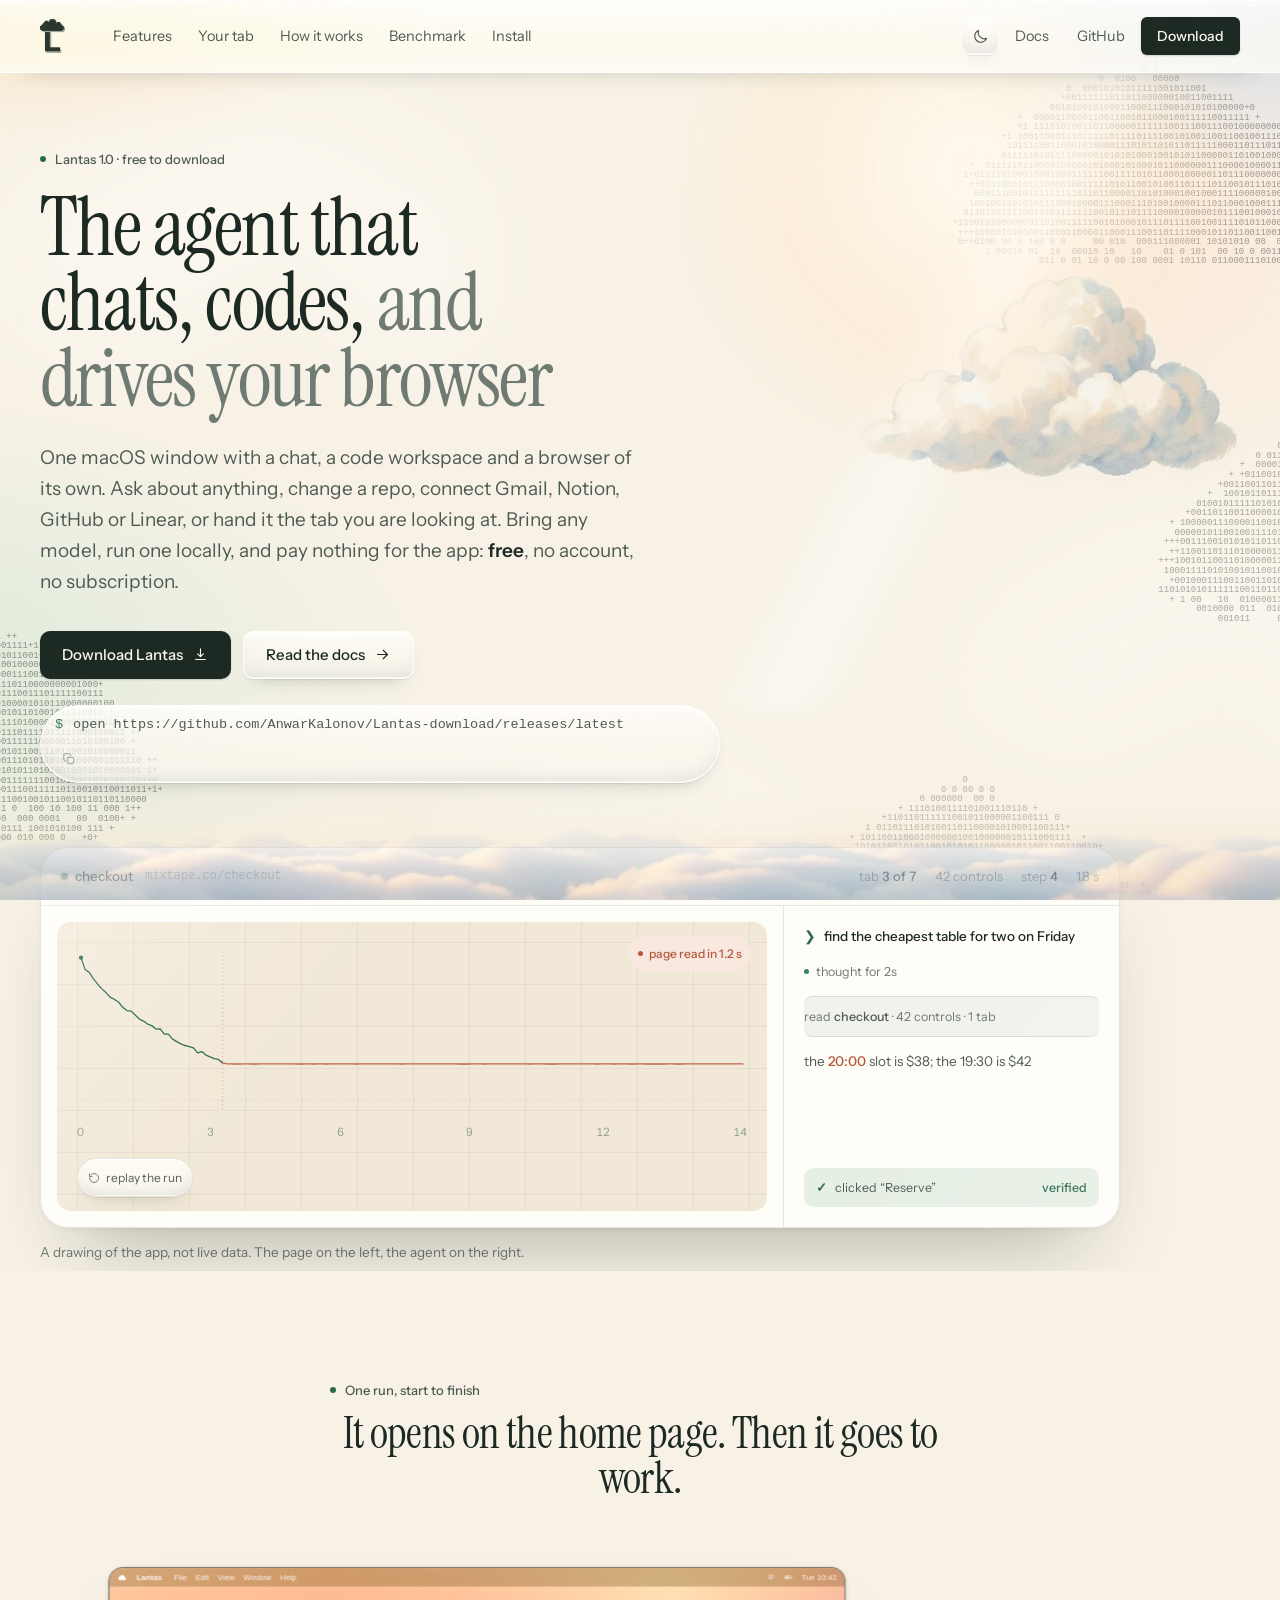
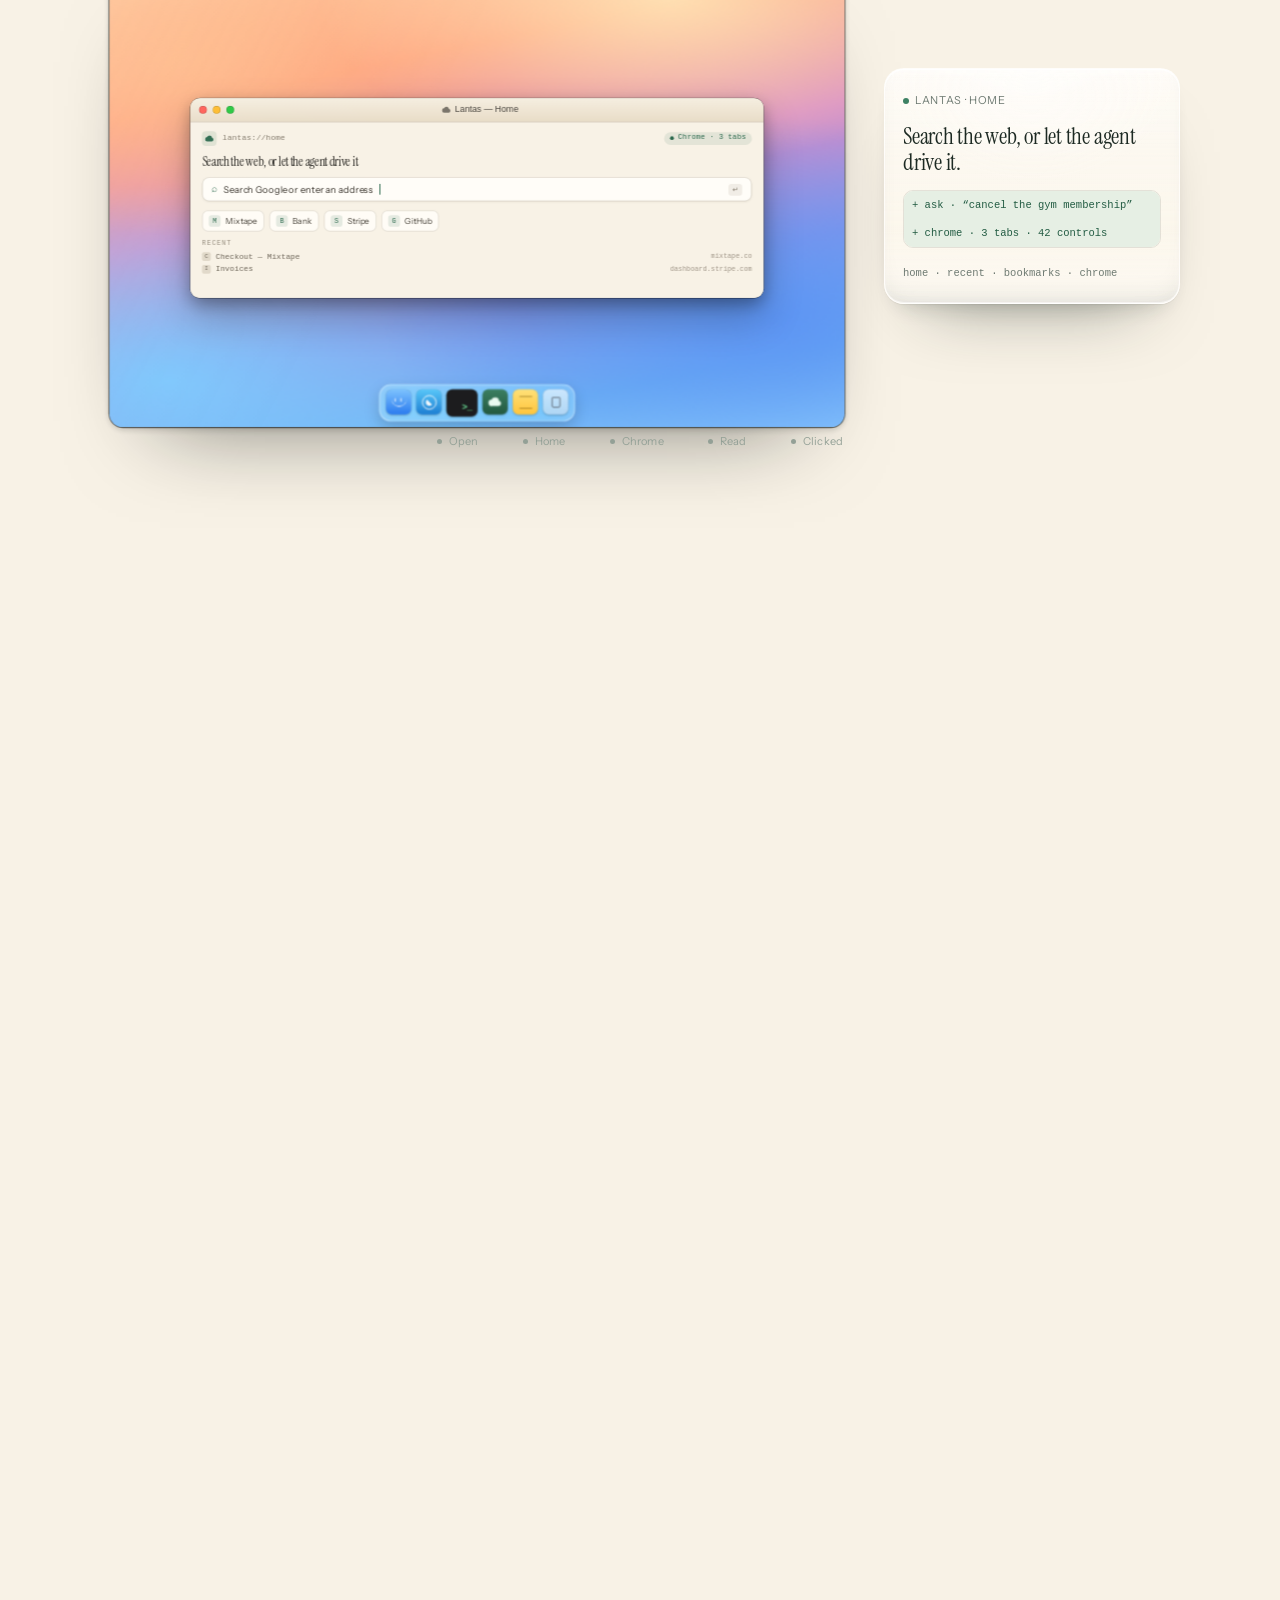
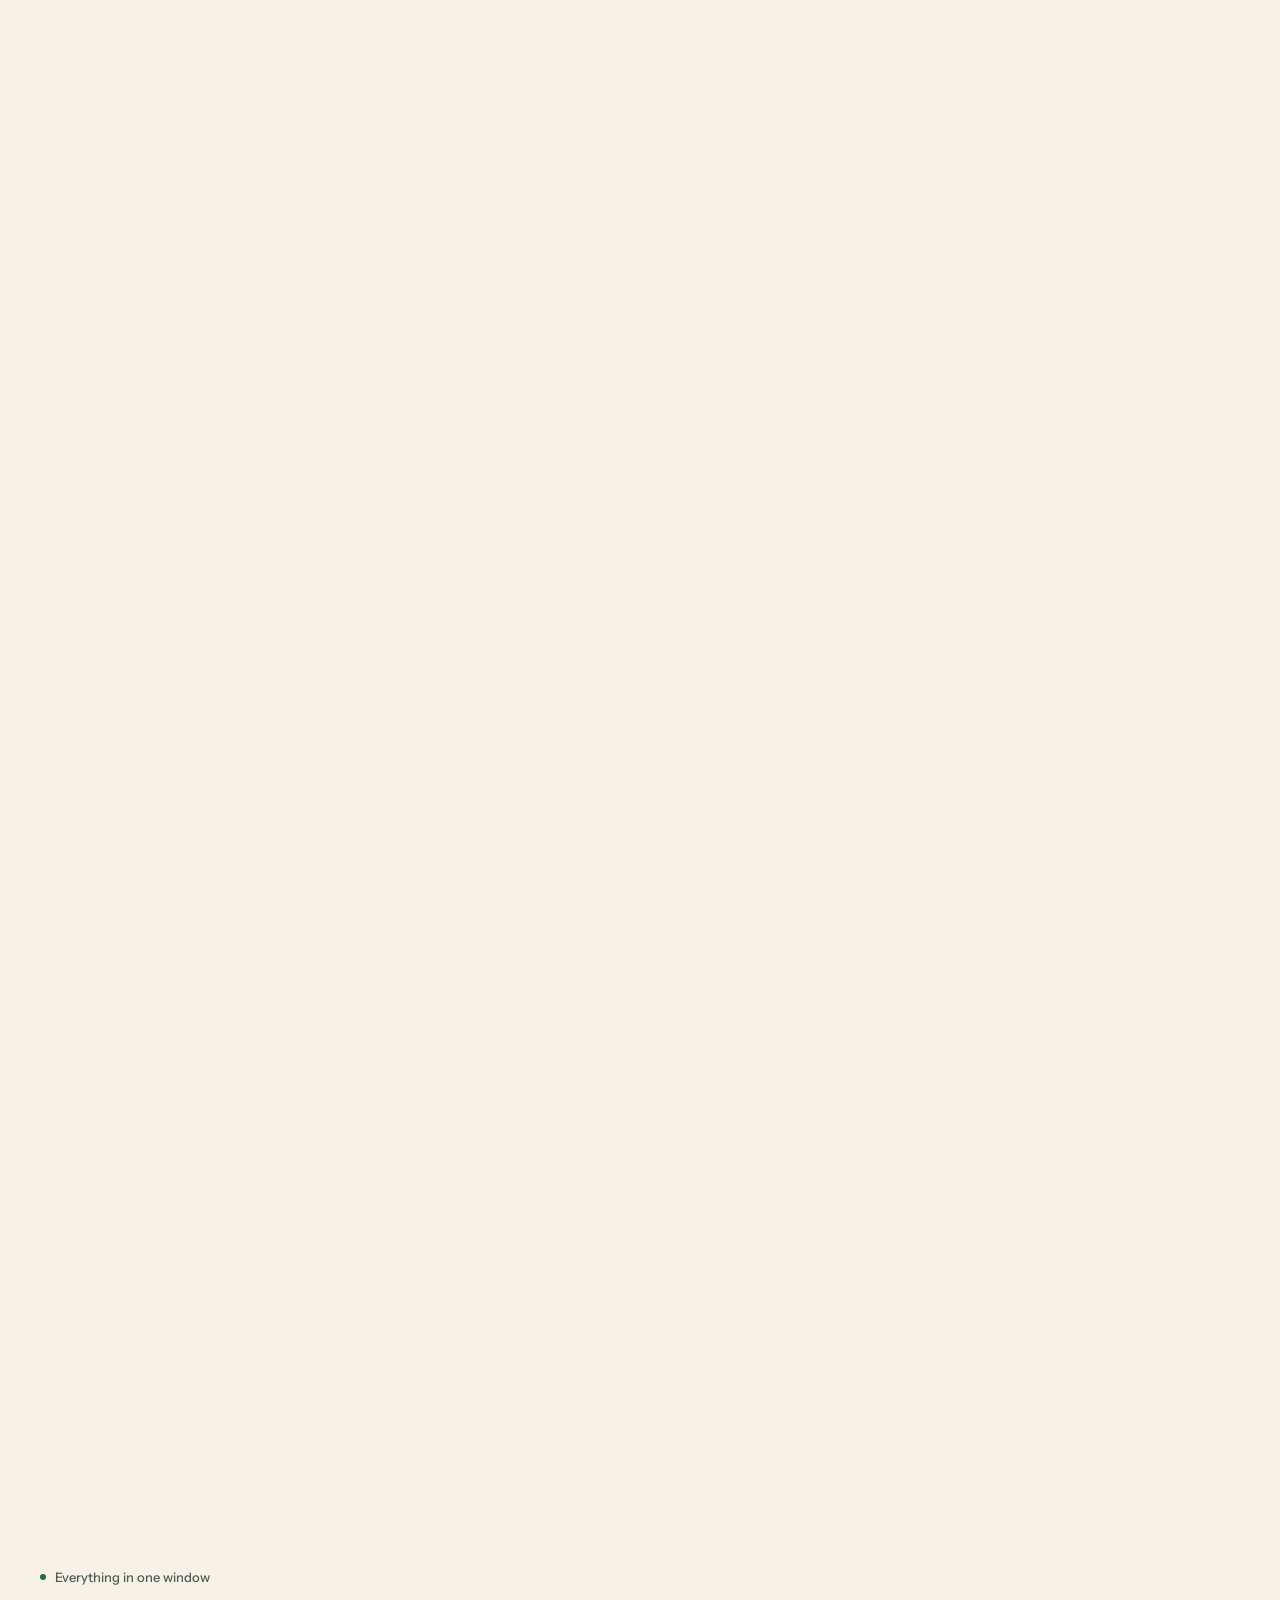
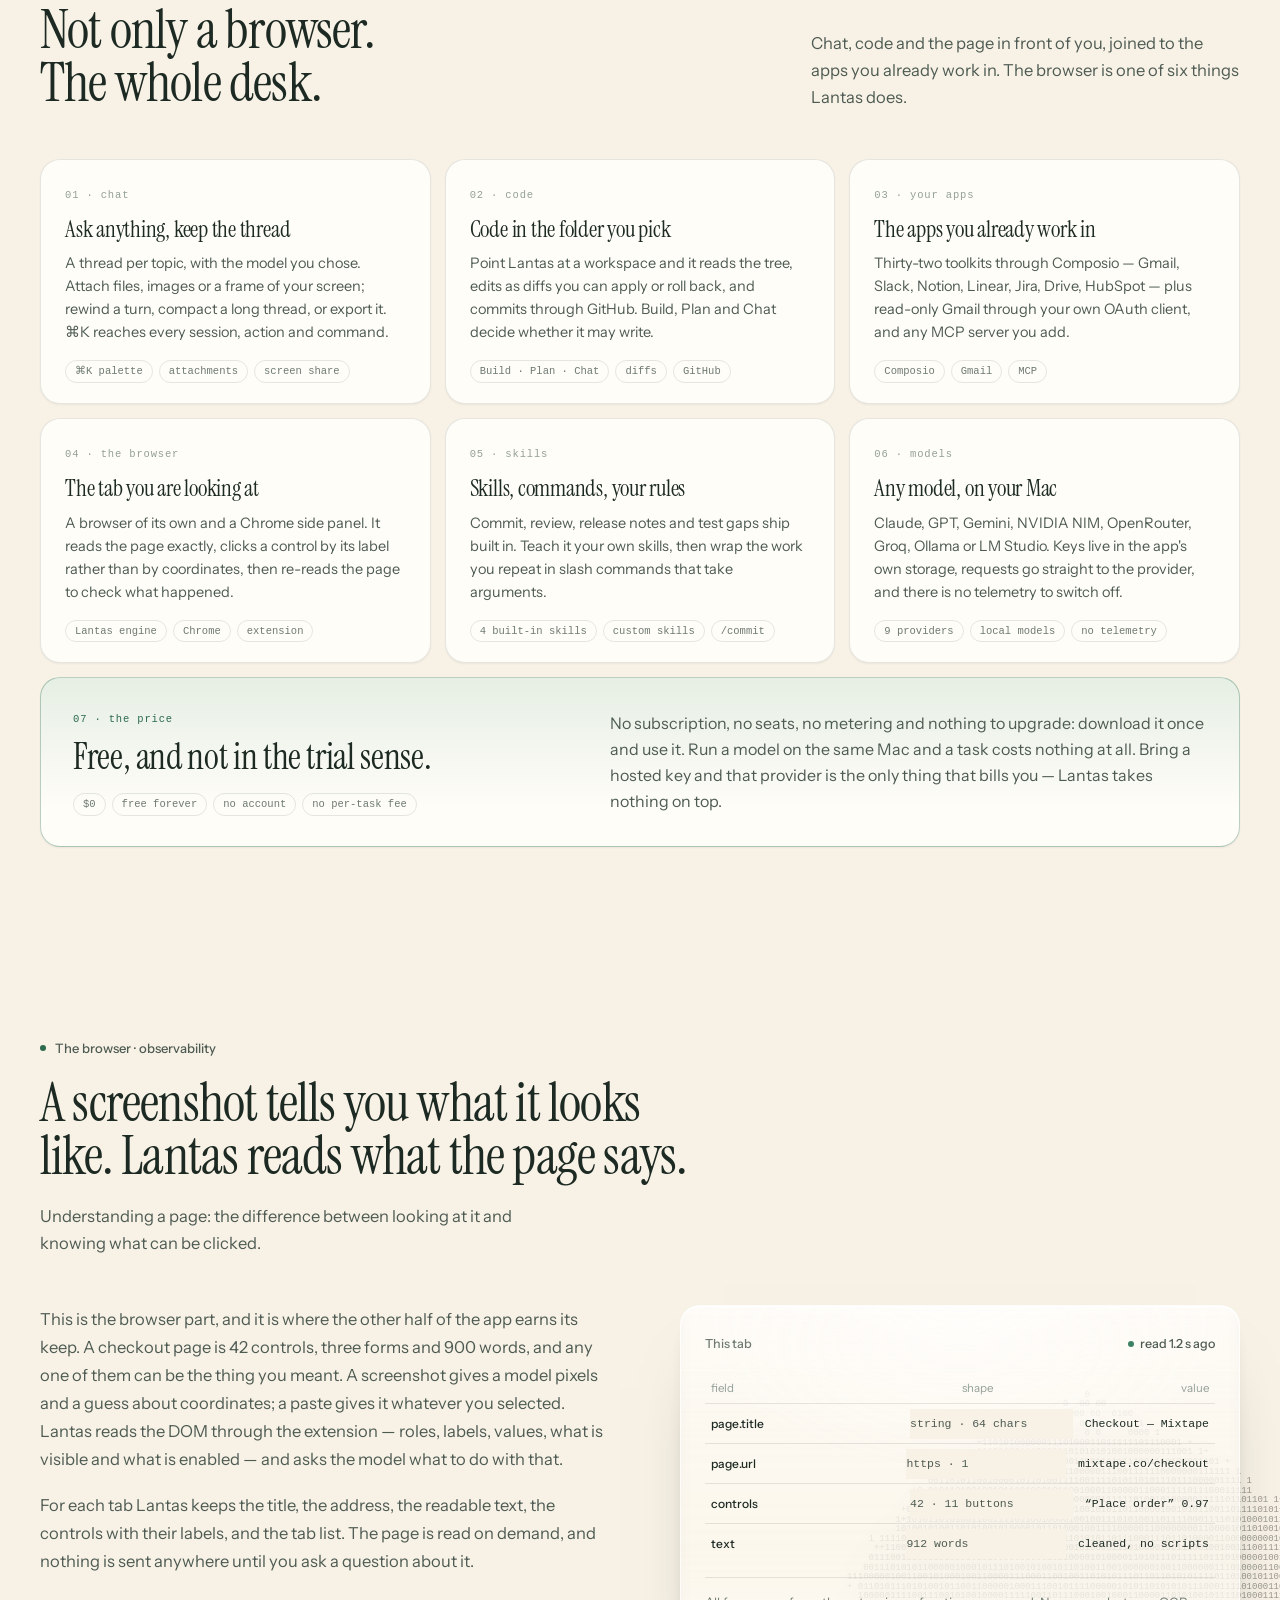
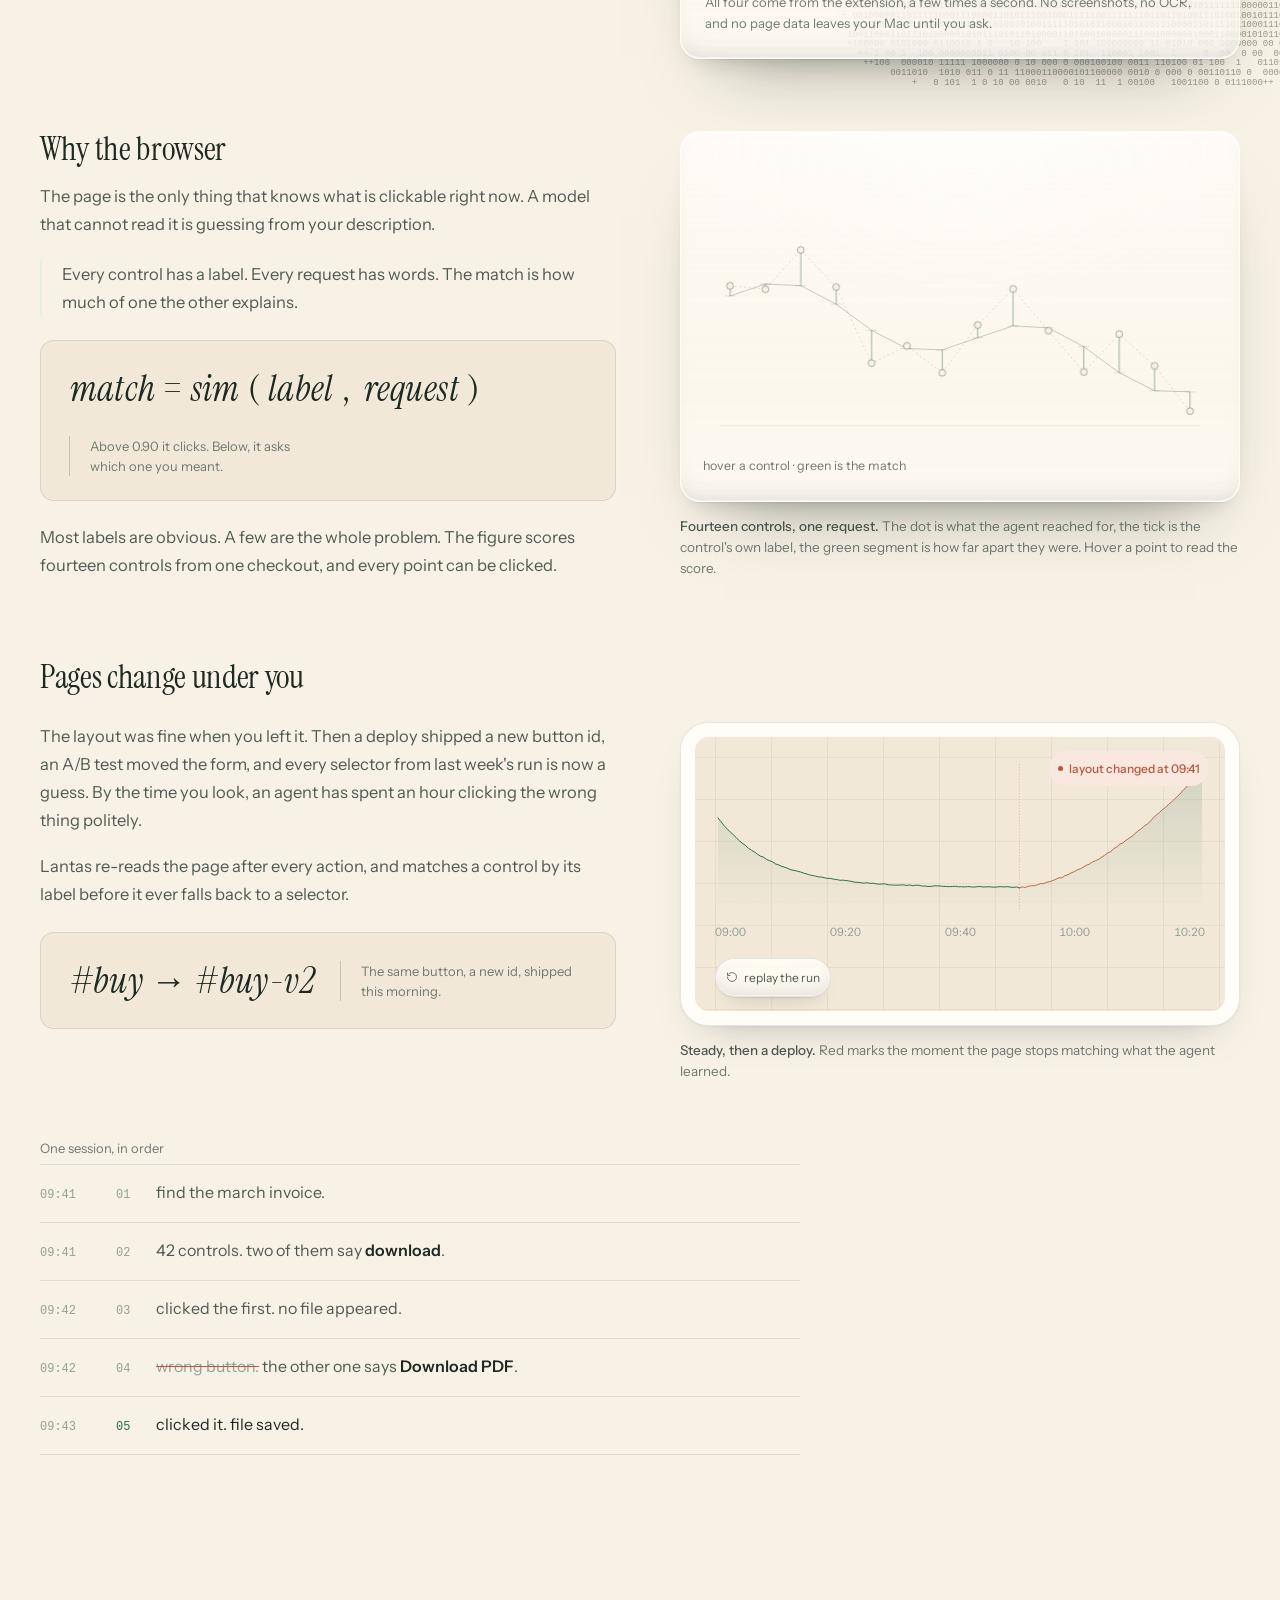
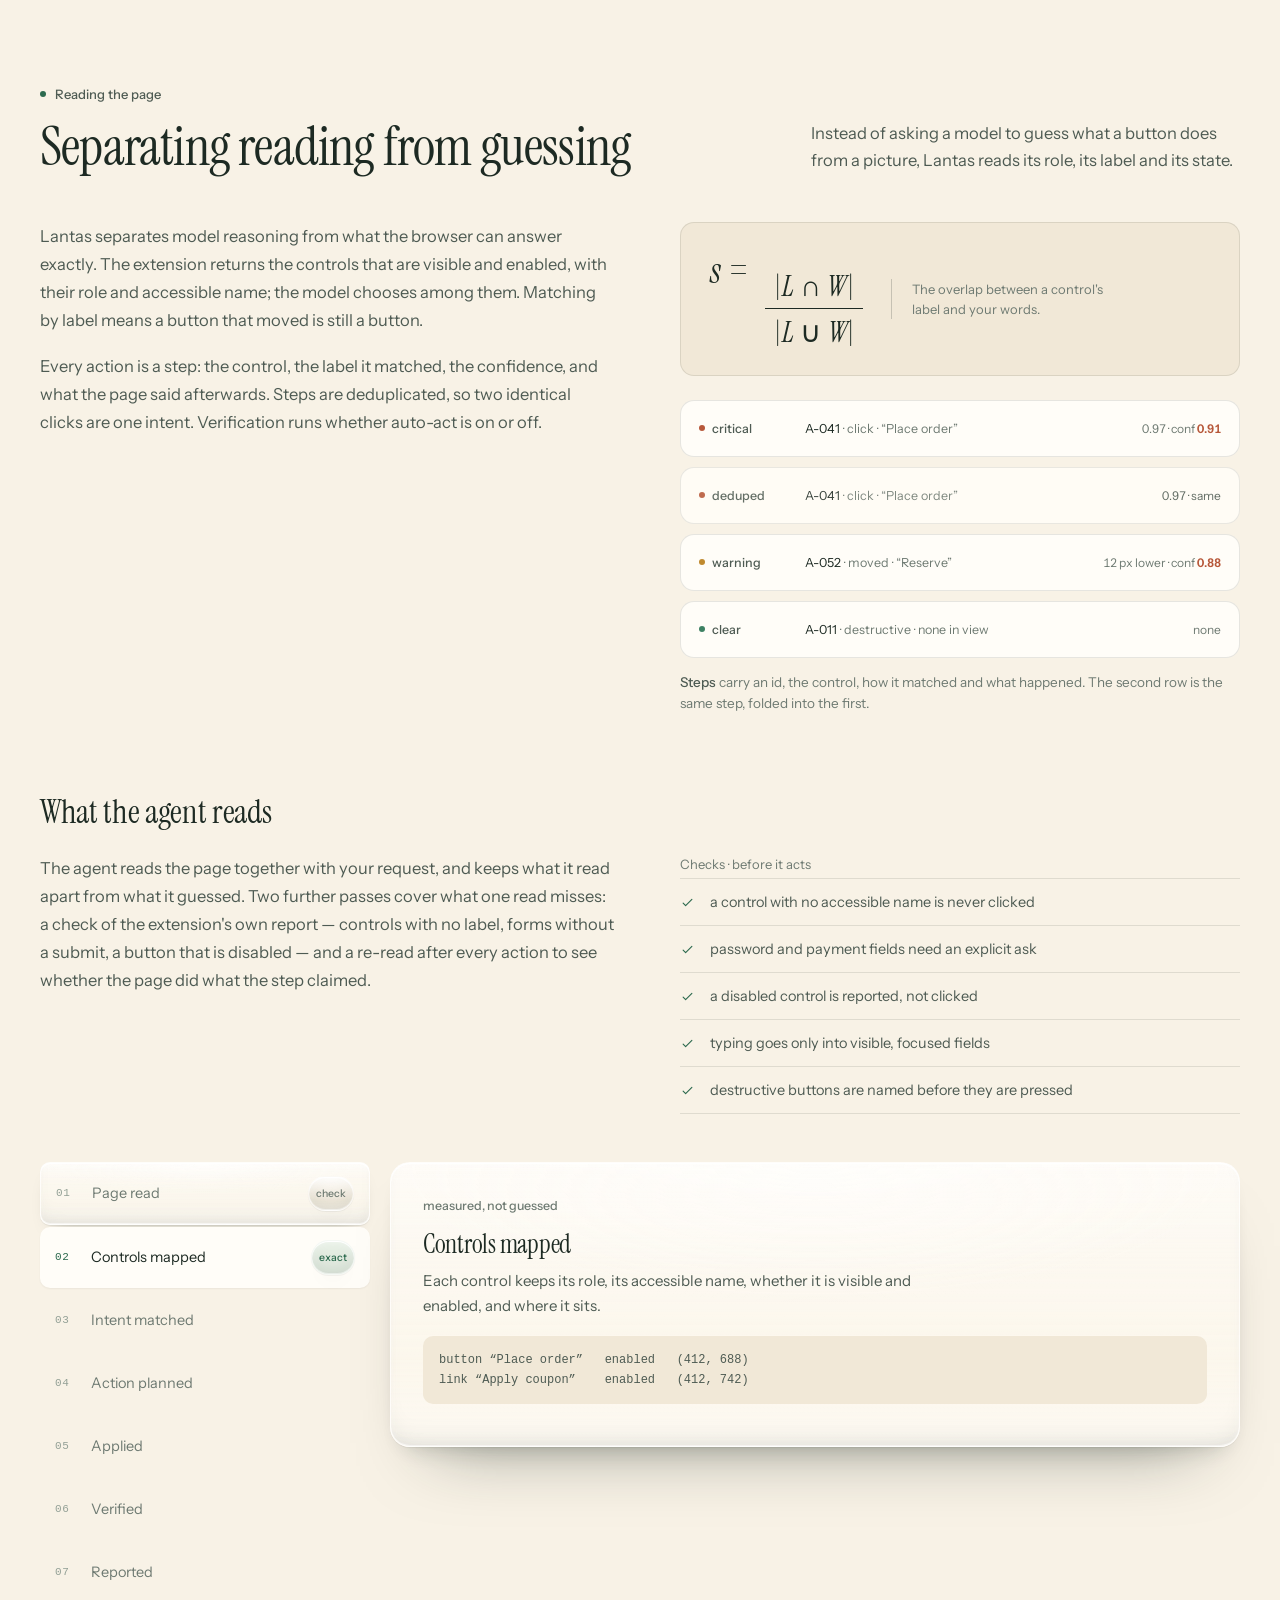
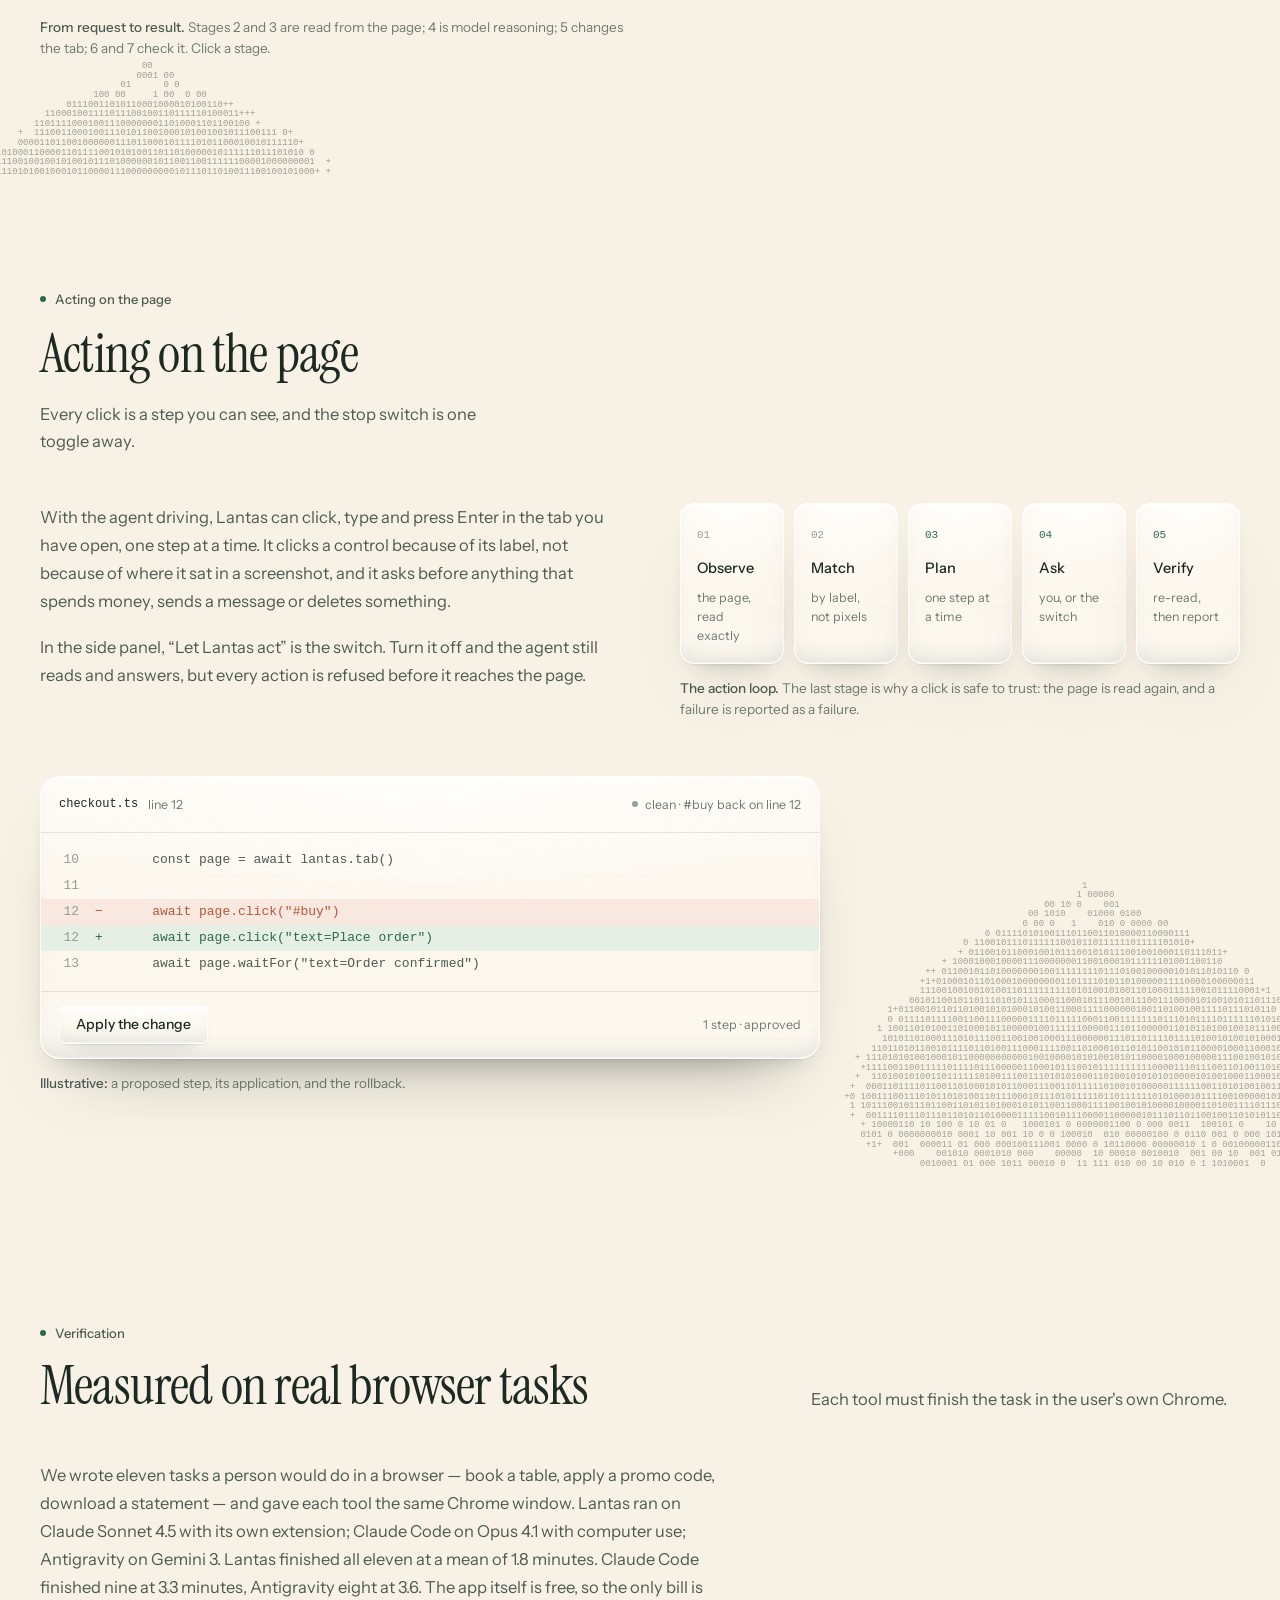
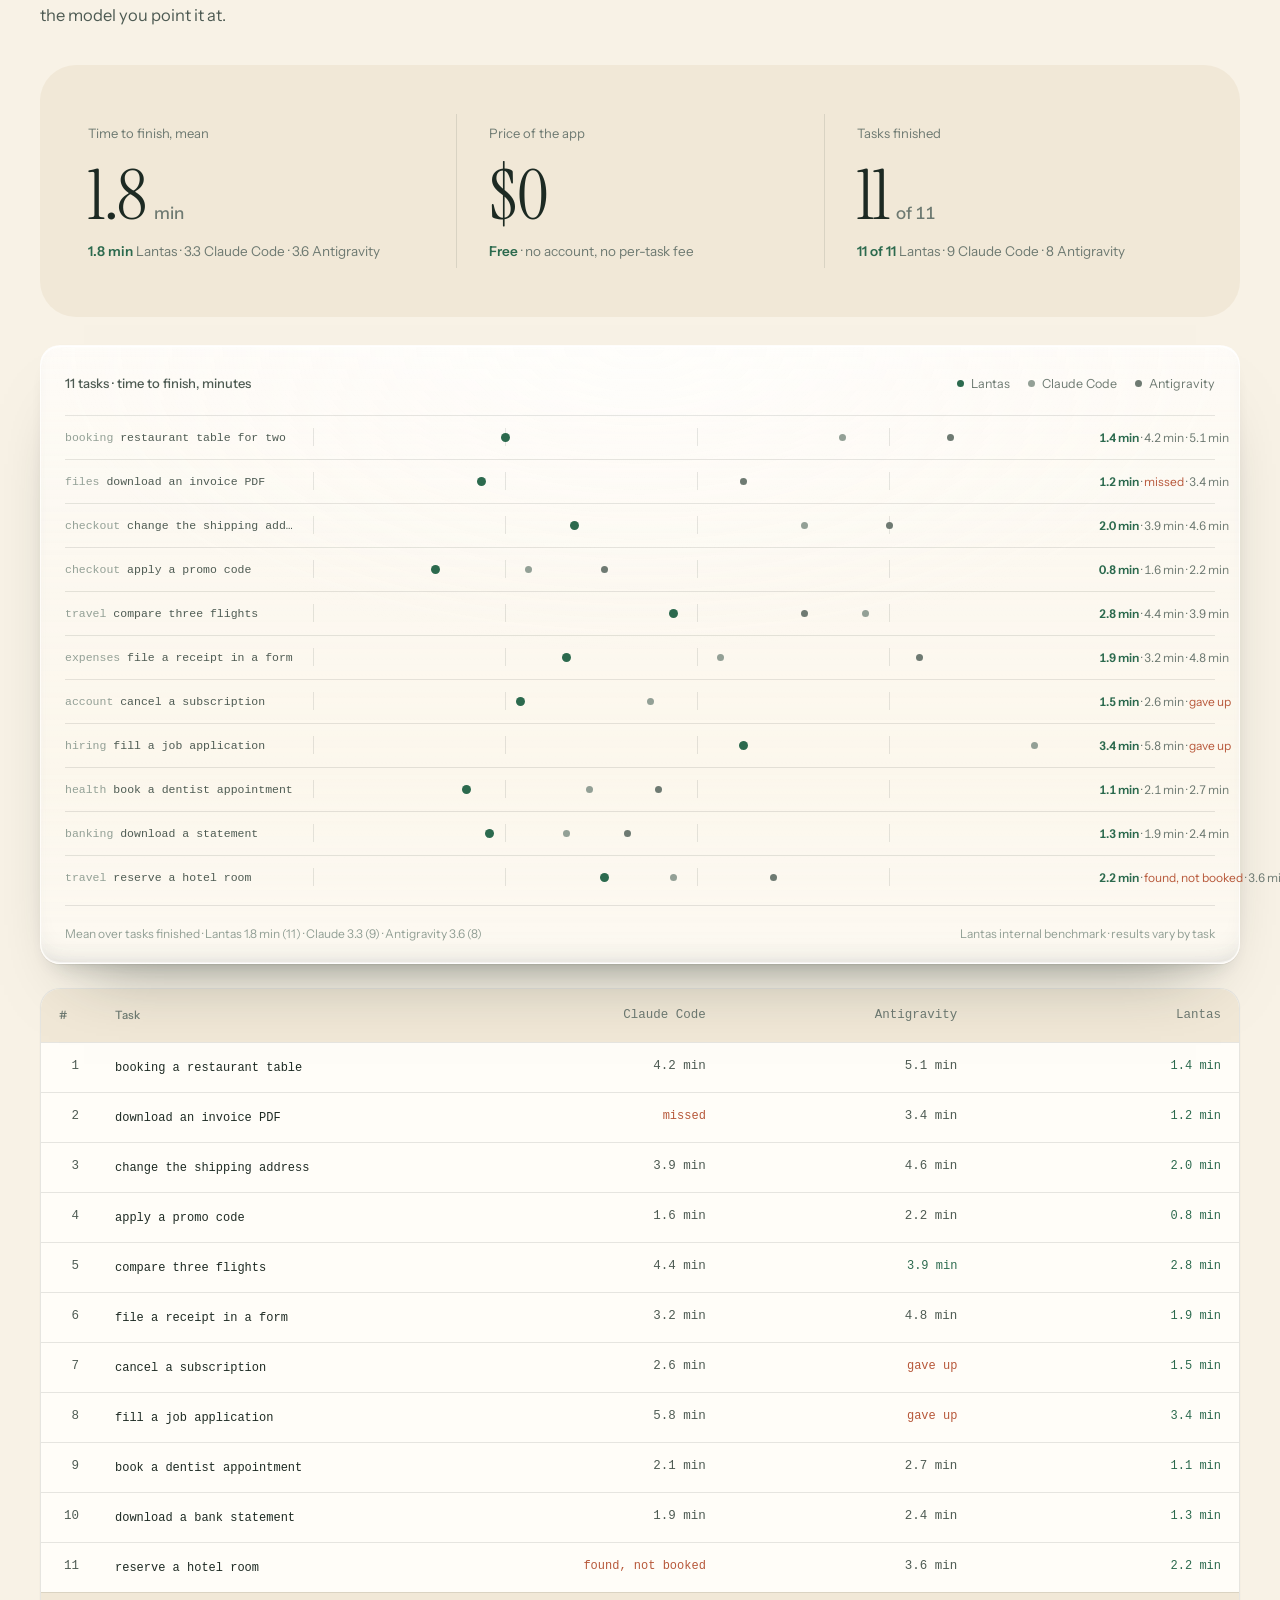
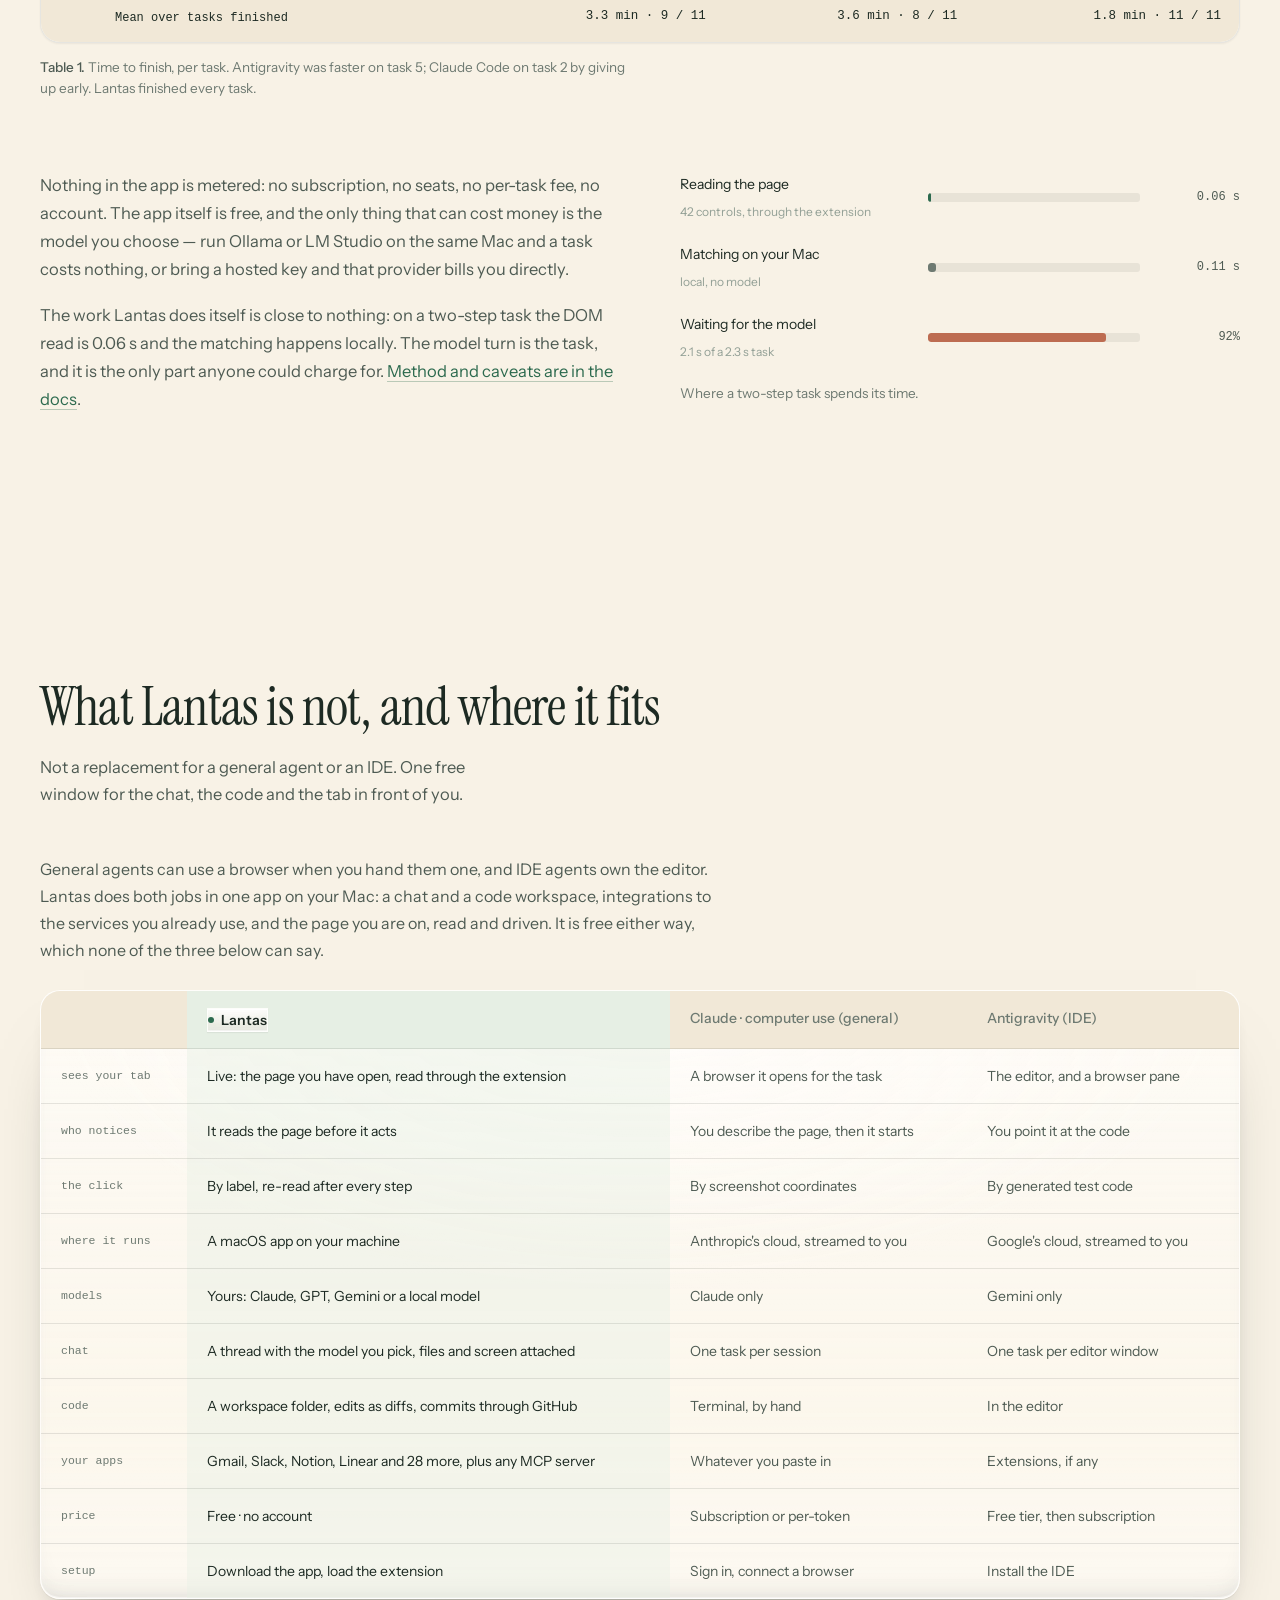
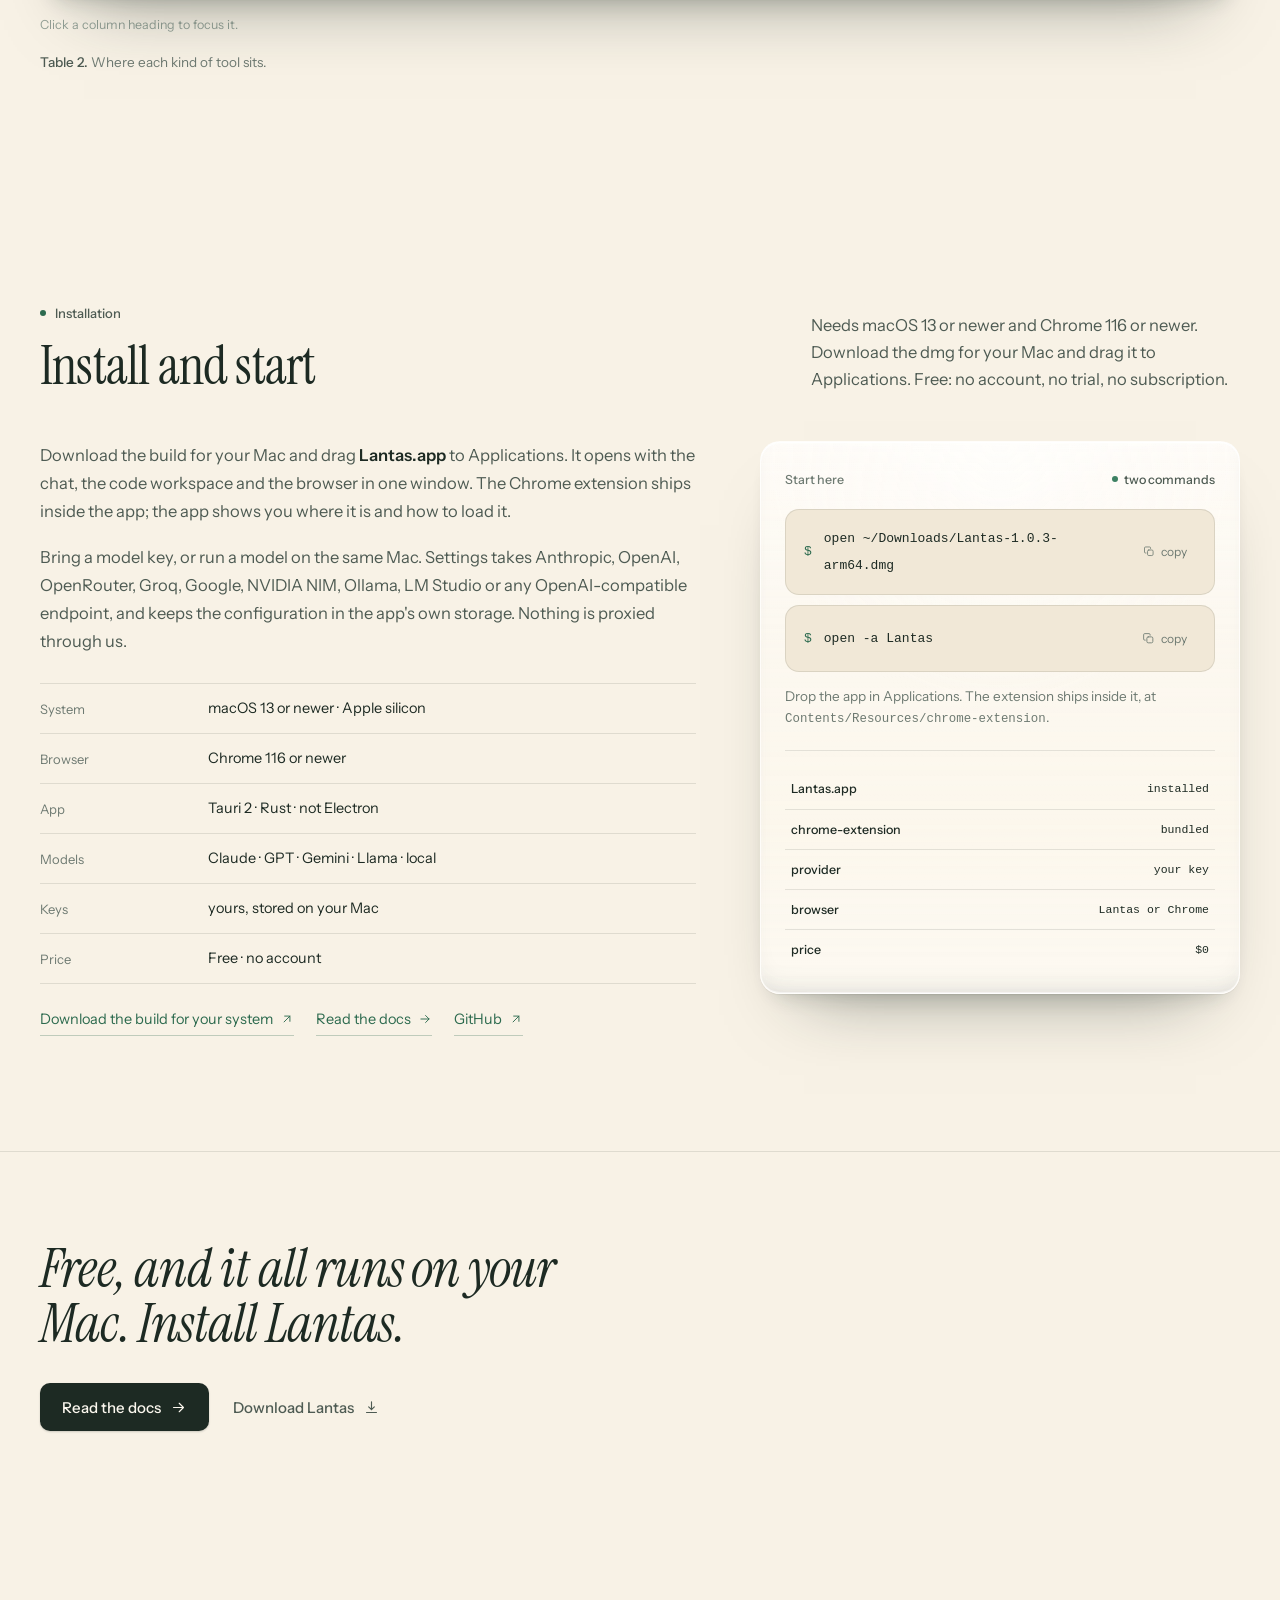
==== index.html @ 4ccef121 "Publish the Lantas site and download page." ====
<!DOCTYPE html>
<html lang="en">
<head>
<meta charset="utf-8">
<meta name="viewport" content="width=device-width, initial-scale=1">
<title>Lantas — chat, code, and the browser in one free agent</title>
<meta name="description" content="Lantas is a free macOS agent in one window: chat with any model, edit code in a workspace you pick, connect Gmail, Notion, GitHub and 30 more apps, and drive your own browser.">

<link rel="icon" type="image/png" sizes="64x64" href="assets/img/favicon-64.png">
<link rel="apple-touch-icon" href="assets/img/apple-touch-icon.png">
<link rel="preconnect" href="https://fonts.googleapis.com">
<link rel="preconnect" href="https://fonts.gstatic.com" crossorigin>
<link href="https://fonts.googleapis.com/css2?family=Instrument+Sans:wght@400;500;600&family=Instrument+Serif:ital@0;1&display=swap" rel="stylesheet">
<link rel="stylesheet" href="assets/site.css">
<script>try{var t=localStorage.getItem("lantas-theme")||(matchMedia("(prefers-color-scheme: dark)").matches?"dark":"light");document.documentElement.dataset.theme=t;}catch(e){}</script>
</head>
<body>

<div class="spot" aria-hidden="true"><pre class="spot-text"></pre></div>

<div class="skyfield" aria-hidden="true">
  <svg width="0" height="0" style="position:absolute" aria-hidden="true">
    <defs>
      <clipPath id="cloudClip" clipPathUnits="objectBoundingBox">
        <path d="M.12 .84C.06 .84 .02 .78 .02 .7C.02 .6 .1 .53 .2 .52C.22 .37 .33 .26 .46 .26C.59 .26 .7 .36 .73 .5C.85 .51 .94 .59 .94 .7C.94 .78 .9 .84 .84 .84Z"/>
      </clipPath>
    </defs>
  </svg>
  <div class="sky sky-blob" data-depth="0.05" style="--x:-6%;--y:4%;--s:620px;--o:.55"></div>
  <div class="sky sky-blob" data-depth="-0.04" style="--x:70%;--y:52%;--s:560px;--o:.42"></div>
  <div class="sky sky-blob" data-depth="0.08" style="--x:30%;--y:76%;--s:460px;--o:.3"></div>
  <div class="sky bits" data-depth="0.03" style="--x:74%;--y:6%;--w:400px;--h:215px;--o:.8"></div>
  <div class="sky bits" data-depth="-0.03" style="--x:-24%;--y:66%;--w:470px;--h:250px;--o:.85"></div>
  <div class="sky bits" data-depth="0.06" style="--x:60%;--y:86%;--w:400px;--h:215px;--o:.55"></div>
  <div class="sky bits" data-depth="-0.05" style="--x:90%;--y:46%;--w:380px;--h:210px;--o:.7"></div>
</div>

<header class="nav">
  <div class="wrap nav-in">
    <a class="brand" href="index.html" aria-label="Lantas home">
      <img class="glyph glyph-ink" src="assets/img/letter-ink.png" alt="" width="26" height="34">
      <img class="glyph glyph-light" src="assets/img/letter-light.png" alt="" width="26" height="34" aria-hidden="true">
    </a>

    <nav class="nav-links" aria-label="Sections">
      <a href="#features">Features</a>
      <a href="#observability">Your tab</a>
      <a href="#analysis">How it works</a>
      <a href="#verification">Benchmark</a>
      <a href="#install">Install</a>
      <a class="mob" href="docs.html">Docs</a>
      <a class="mob" href="https://github.com/AnwarKalonov/Lantas-download">GitHub</a>
    </nav>

    <div class="nav-right">
      <button class="theme-btn" type="button" data-theme-toggle aria-label="Switch to dark mode" title="Switch theme">
        <svg class="i-moon" viewBox="0 0 24 24" fill="none" stroke="currentColor" stroke-width="1.6" stroke-linecap="round" stroke-linejoin="round" width="17" height="17" aria-hidden="true"><path d="M20.5 14.6A8.6 8.6 0 0 1 9.4 3.5a8.6 8.6 0 1 0 11.1 11.1Z"/></svg>
        <svg class="i-sun" viewBox="0 0 24 24" fill="none" stroke="currentColor" stroke-width="1.6" stroke-linecap="round" width="17" height="17" aria-hidden="true"><circle cx="12" cy="12" r="4.1"/><path d="M12 2.6v2.2M12 19.2v2.2M2.6 12h2.2M19.2 12h2.2M5.4 5.4l1.6 1.6M17 17l1.6 1.6M18.6 5.4 17 7M7 17l-1.6 1.6"/></svg>
      </button>
            <a class="txt" href="docs.html">Docs</a>
      <a class="txt" href="https://github.com/AnwarKalonov/Lantas-download">GitHub</a>
      <a class="btn btn-primary btn-sm" href="download.html">Download</a>
      <button class="menu-btn" aria-label="Menu" aria-expanded="false">
        <svg viewBox="0 0 24 24" width="18" height="18" fill="none" stroke="currentColor" stroke-width="1.5" stroke-linecap="round"><path d="M4 7h16M4 12h16M4 17h16"/></svg>
      </button>
    </div>
  </div>
</header>

<main>

<!-- hero -->
<section class="hero">
  <img class="hero-sky sky-light" src="assets/img/cloud-hero-light.webp" alt="A soft white cloud resting on a warm cream sky" width="856" height="480" fetchpriority="high">
    <img class="hero-sky sky-dark" src="assets/img/cloud-hero-dark.webp" alt="" width="1109" height="620" aria-hidden="true">

  <div class="wrap">
    <div class="hero-copy">
      <p class="eyebrow" data-reveal><span class="dot"></span>Lantas 1.0 · free to download</p>

      <h1 data-reveal style="--d:70ms">The agent that chats, codes, <span class="soft">and drives your browser</span></h1>

      <p class="lede" data-reveal style="--d:140ms">
        One macOS window with a chat, a code workspace and a browser of its own. Ask about anything, change a repo,
        connect Gmail, Notion, GitHub or Linear, or hand it the tab you are looking at. Bring any model, run one
        locally, and pay nothing for the app: <b>free</b>, no account, no subscription.
      </p>

      <div class="actions" data-reveal style="--d:210ms">
        <a class="btn btn-primary" href="download.html">
          Download Lantas
          <svg viewBox="0 0 24 24" fill="none" stroke="currentColor" stroke-width="1.6" stroke-linecap="round" stroke-linejoin="round"><path d="M12 4v11M8 11l4 4 4-4M5 19h14"/></svg>
        </a>
        <a class="btn btn-secondary" href="docs.html">
          Read the docs
          <svg viewBox="0 0 24 24" fill="none" stroke="currentColor" stroke-width="1.6" stroke-linecap="round" stroke-linejoin="round"><path d="M5 12h14M13 6l6 6-6 6"/></svg>
        </a>
      </div>

      <div class="cmdline" data-reveal style="--d:280ms">
        <span class="prompt">$</span>
        <code>open https://github.com/AnwarKalonov/Lantas-download/releases/latest</code>
        <button class="copy" data-copy="open https://github.com/AnwarKalonov/Lantas-download/releases/latest" aria-label="Copy download link">
          <svg viewBox="0 0 24 24" fill="none" stroke="currentColor" stroke-width="1.6" stroke-linecap="round" stroke-linejoin="round"><rect x="9" y="9" width="11" height="11" rx="2.5"/><path d="M6 15H5a2 2 0 0 1-2-2V5a2 2 0 0 1 2-2h8a2 2 0 0 1 2 2v1"/></svg>
          <span class="ok">Copied</span>
        </button>
      </div>
    </div>

    <div class="hero-product" data-reveal style="--d:120ms">
      <div class="window">
        <div class="wbar">
          <span class="live"><i></i>checkout</span>
          <span class="path">mixtape.co/checkout</span>
          <span class="right">
            <span>tab <b>3 of 7</b></span>
            <span>42 controls</span>
            <span>step <b>4</b></span>
            <span>1.8 s</span>
          </span>
        </div>

        <div class="wbody">
          <div class="plot" data-trace="flat">
            <div class="flag"><i></i>page read in 1.2 s</div>
            <svg role="img" aria-label="Time for Lantas to read the page and answer, steady at about 1.2 seconds across one task"></svg>
            <div class="axis"><span>0</span><span>3</span><span>6</span><span>9</span><span>12</span><span>14</span></div>
            <button class="replay">
              <svg viewBox="0 0 24 24" fill="none" stroke="currentColor" stroke-width="1.7" stroke-linecap="round" stroke-linejoin="round"><path d="M3 12a9 9 0 1 0 2.6-6.4M3 4v5h5"/></svg>
              replay the run
            </button>
          </div>

          <div class="agent">
            <div class="ask"><span class="caret">❯</span><span>find the cheapest table for two on Friday</span></div>
            <div class="thought"><i class="tick"></i>thought for 2s</div>
            <div class="tool">read <b>checkout</b> · 42 controls · 1 tab</div>
            <div class="ans">the <span class="hot">20:00</span> slot is $38; the 19:30 is $42</div>
            <div class="edit"><span class="add">✓</span> clicked “Reserve” <span class="done">verified</span></div>
          </div>
        </div>
      </div>
      <p class="cap">A drawing of the app, not live data. The page on the left, the agent on the right.</p>
    </div>
  </div>
</section>

<!-- the film: a run that saves itself -->
<section class="film" id="film" data-film>
  <div class="film-pin">
    <div class="film-stage" data-film-stage>
      <header class="film-head">
        <p class="eyebrow"><span class="dot"></span>One run, start to finish</p>
        <h2>It opens on the home page. Then it goes to work.</h2>
      </header>

      <div class="film-scene">
        <div class="mbp">
          <div class="mbp-screen">
              <!-- macOS desktop -->
              <div class="desk-wall"></div>

              <div class="menubar">
                <span class="mb-mark"><svg viewBox="0 0 24 16" fill="none" aria-hidden="true"><path d="M6 15h11a4.6 4.6 0 0 0 .6-9 6.4 6.4 0 0 0-12.2-1.7A4.7 4.7 0 0 0 6 15Z" fill="currentColor"/></svg></span>
                <span class="mb-app">Lantas</span>
                <span>File</span><span>Edit</span><span>View</span><span>Window</span><span>Help</span>
                <span class="grow"></span>
                <span class="mb-ico" aria-hidden="true">
                  <svg viewBox="0 0 24 24" fill="none" stroke="currentColor" stroke-width="1.8" stroke-linecap="round"><path d="M2.5 9.5a15 15 0 0 1 19 0M5.5 13a10 10 0 0 1 13 0M8.7 16.4a5 5 0 0 1 6.6 0"/><circle cx="12" cy="19.4" r="1.1" fill="currentColor" stroke="none"/></svg>
                </span>
                <span class="mb-ico" aria-hidden="true">
                  <svg viewBox="0 0 24 24" fill="none" stroke="currentColor" stroke-width="1.6"><rect x="2" y="8" width="17" height="8.5" rx="2.4"/><rect x="4" y="10" width="10" height="4.5" rx="1" fill="currentColor" stroke="none"/><path d="M21 11.2v2.6" stroke-linecap="round"/></svg>
                </span>
                <span class="clock">Tue 10:42</span>
              </div>

              <!-- lantas, home page -->
              <div class="win home" data-win>
                <div class="win-bar">
                  <span class="tlights"><i class="r"></i><i class="y"></i><i class="g"></i></span>
                  <span class="win-title"><svg viewBox="0 0 24 16" fill="none" aria-hidden="true"><path d="M6 15h11a4.6 4.6 0 0 0 .6-9 6.4 6.4 0 0 0-12.2-1.7A4.7 4.7 0 0 0 6 15Z" fill="currentColor"/></svg>Lantas — Home</span>
                  <span class="win-pad"></span>
                </div>

                <div class="win-body home-body">
                  <div class="home-top">
                    <span class="home-mark"><svg viewBox="0 0 24 16" fill="none" aria-hidden="true"><path d="M6 15h11a4.6 4.6 0 0 0 .6-9 6.4 6.4 0 0 0-12.2-1.7A4.7 4.7 0 0 0 6 15Z" fill="currentColor"/></svg></span>
                    <span class="home-url">lantas://home</span>
                    <span class="home-engine"><i></i>Chrome · 3 tabs</span>
                  </div>

                  <p class="home-hi">Search the web, or let the agent drive it</p>

                  <div class="home-ask"><span class="hc">⌕</span><span>Search Google or enter an address</span><span class="home-caret"></span><kbd class="home-kbd">↵</kbd></div>

                  <div class="home-tiles">
                    <span class="ht"><i>M</i>Mixtape</span>
                    <span class="ht"><i>B</i>Bank</span>
                    <span class="ht"><i>S</i>Stripe</span>
                    <span class="ht"><i>G</i>GitHub</span>
                  </div>

                  <p class="home-recent-head">Recent</p>
                  <div class="home-recent">
                    <span class="hr"><i>C</i>Checkout — Mixtape<small>mixtape.co</small></span>
                    <span class="hr"><i>I</i>Invoices<small>dashboard.stripe.com</small></span>
                  </div>
                </div>
              </div>

              <!-- dock -->
              <div class="dock" aria-hidden="true">
                <span class="di finder"><i></i></span>
                <span class="di safari"><i></i></span>
                <span class="di term"><i>&gt;_</i></span>
                <span class="di lantas"><svg viewBox="0 0 24 16" fill="none"><path d="M6 15h11a4.6 4.6 0 0 0 .6-9 6.4 6.4 0 0 0-12.2-1.7A4.7 4.7 0 0 0 6 15Z" fill="currentColor"/></svg></span>
                <span class="di notes"><i></i></span>
                <span class="di trash"><i></i></span>
              </div>

              <div class="scr-glare"></div>
          </div>
        </div>

        <aside class="film-card">
          <p class="fc-k"><i></i>lantas · home</p>
          <p class="fc-t">Search the web, or let the agent drive it.</p>
          <div class="fc-diff">
            <div class="fc-line add">+ ask · “cancel the gym membership”</div>
            <div class="fc-line add">+ chrome · 3 tabs · 42 controls</div>
          </div>
          <p class="fc-meta">home · recent · bookmarks · chrome</p>
        </aside>
      </div>

      <ol class="film-rail">
        <li data-at="0.02"><i></i>Open</li>
        <li data-at="0.18"><i></i>Home</li>
        <li data-at="0.38"><i></i>Chrome</li>
        <li data-at="0.56"><i></i>Read</li>
        <li data-at="0.72"><i></i>Clicked</li>
      </ol>
    </div>
  </div>
</section>

<!-- features -->
<section class="sec sec--tight" id="features">
  <div class="wrap">
    <header class="sec-head sec-head--wide">
      <div>
        <p class="eyebrow" data-reveal><span class="dot"></span>Everything in one window</p>
        <h2 data-reveal style="--d:60ms;margin-top:18px">Not only a browser.<br>The whole desk.</h2>
      </div>
      <p class="dek" data-reveal style="--d:120ms">Chat, code and the page in front of you, joined to the apps you already work in. The browser is one of six things Lantas does.</p>
    </header>

    <div class="feat-grid" data-reveal>
      <article class="feat">
        <p class="n">01 · chat</p>
        <h3>Ask anything, keep the thread</h3>
        <p>A thread per topic, with the model you chose. Attach files, images or a frame of your screen; rewind a turn, compact a long thread, or export it. ⌘K reaches every session, action and command.</p>
        <div class="tags"><span>⌘K palette</span><span>attachments</span><span>screen share</span></div>
      </article>

      <article class="feat">
        <p class="n">02 · code</p>
        <h3>Code in the folder you pick</h3>
        <p>Point Lantas at a workspace and it reads the tree, edits as diffs you can apply or roll back, and commits through GitHub. Build, Plan and Chat decide whether it may write.</p>
        <div class="tags"><span>Build · Plan · Chat</span><span>diffs</span><span>GitHub</span></div>
      </article>

      <article class="feat">
        <p class="n">03 · your apps</p>
        <h3>The apps you already work in</h3>
        <p>Thirty-two toolkits through Composio — Gmail, Slack, Notion, Linear, Jira, Drive, HubSpot — plus read-only Gmail through your own OAuth client, and any MCP server you add.</p>
        <div class="tags"><span>Composio</span><span>Gmail</span><span>MCP</span></div>
      </article>

      <article class="feat">
        <p class="n">04 · the browser</p>
        <h3>The tab you are looking at</h3>
        <p>A browser of its own and a Chrome side panel. It reads the page exactly, clicks a control by its label rather than by coordinates, then re-reads the page to check what happened.</p>
        <div class="tags"><span>Lantas engine</span><span>Chrome</span><span>extension</span></div>
      </article>

      <article class="feat">
        <p class="n">05 · skills</p>
        <h3>Skills, commands, your rules</h3>
        <p>Commit, review, release notes and test gaps ship built in. Teach it your own skills, then wrap the work you repeat in slash commands that take arguments.</p>
        <div class="tags"><span>4 built-in skills</span><span>custom skills</span><span>/commit</span></div>
      </article>

      <article class="feat">
        <p class="n">06 · models</p>
        <h3>Any model, on your Mac</h3>
        <p>Claude, GPT, Gemini, NVIDIA NIM, OpenRouter, Groq, Ollama or LM Studio. Keys live in the app's own storage, requests go straight to the provider, and there is no telemetry to switch off.</p>
        <div class="tags"><span>9 providers</span><span>local models</span><span>no telemetry</span></div>
      </article>
    </div>

    <article class="feat free" data-reveal style="--d:60ms">
      <div>
        <p class="n">07 · the price</p>
        <h3>Free, and not in the trial sense.</h3>
        <div class="tags"><span>$0</span><span>free forever</span><span>no account</span><span>no per-task fee</span></div>
      </div>
      <p>No subscription, no seats, no metering and nothing to upgrade: download it once and use it. Run a model on the same Mac and a task costs nothing at all. Bring a hosted key and that provider is the only thing that bills you — Lantas takes nothing on top.</p>
    </article>
  </div>
</section>

<!-- 01 -->
<section class="sec" id="observability">
  <div class="sec-cloud bits" data-parallax="0.06" style="right:-70px;top:80px;--w:520px;--h:300px;--o:.8;left:auto" data-bits></div>
  <div class="wrap">
    <header class="sec-head">
      <p class="eyebrow" data-reveal><span class="dot"></span>The browser · observability</p>
      <h2 data-reveal style="--d:60ms">A screenshot tells you what it looks like. Lantas reads what the page says.</h2>
      <p class="dek" data-reveal style="--d:120ms">Understanding a page: the difference between looking at it and knowing what can be clicked.</p>
    </header>

    <div class="grid-copy">
      <div class="prose" data-reveal>
        <p>This is the browser part, and it is where the other half of the app earns its keep. A checkout page is 42 controls, three forms and 900 words, and any one of them can be the thing you meant. A screenshot gives a model pixels and a guess about coordinates; a paste gives it whatever you selected. Lantas reads the DOM through the extension — roles, labels, values, what is visible and what is enabled — and asks the model what to do with that.</p>
        <p>For each tab Lantas keeps the title, the address, the readable text, the controls with their labels, and the tab list. The page is read on demand, and nothing is sent anywhere until you ask a question about it.</p>
      </div>

      <div class="panel" data-reveal style="--d:90ms">
        <div class="panel-head">
          This tab
          <span class="live"><i></i>read 1.2 s ago</span>
        </div>
        <div class="inspect">
          <div class="inspect-row head">
            <span>field</span><span>shape</span><span class="val">value</span>
          </div>
          <div class="inspect-row">
            <span class="name">page.title</span><span class="stat">string · 64 chars</span><span class="val">Checkout — Mixtape</span>
          </div>
          <div class="inspect-row">
            <span class="name">page.url</span><span class="stat">https · 1</span><span class="val">mixtape.co/checkout</span>
          </div>
          <div class="inspect-row">
            <span class="name">controls</span><span class="stat">42 · 11 buttons</span><span class="val">“Place order” 0.97</span>
          </div>
          <div class="inspect-row">
            <span class="name">text</span><span class="stat">912 words</span><span class="val">cleaned, no scripts</span>
          </div>
        </div>
        <p class="inspect-foot">All four come from the extension, a few times a second. No screenshots, no OCR, and no page data leaves your Mac until you ask.</p>
      </div>
    </div>

    <div class="grid-copy" style="margin-top:72px">
      <div data-reveal>
        <h3>Why the browser</h3>
        <p style="margin-top:14px;color:var(--ink-2);font-size:16.5px;line-height:28px;max-width:56ch">
          The page is the only thing that knows what is clickable right now. A model that cannot read it is guessing from your description.
        </p>

        <p class="defn">Every control has a label. Every request has words. The match is how much of one the other explains.</p>

        <div class="mathcard" style="margin-top:24px">
          <span class="math">
            <i>match</i><span class="op">=</span><i>sim</i><span class="op">(</span><i>label</i><span class="op">,</span> <i>request</i><span class="op">)</span>
          </span>
          <span class="mathlabel">Above 0.90 it clicks. Below, it asks which one you meant.</span>
        </div>

        <p style="margin-top:22px;color:var(--ink-2);font-size:16.5px;line-height:28px;max-width:56ch">
          Most labels are obvious. A few are the whole problem. The figure scores fourteen controls from one checkout, and every point can be clicked.
        </p>
      </div>

      <figure data-reveal style="--d:80ms">
        <div class="resid" data-resid>
          <svg role="img" aria-label="Fourteen controls from one checkout, each scored against the same request"></svg>
          <div class="readout-line"></div>
        </div>
        <figcaption class="cap"><b>Fourteen controls, one request.</b> The dot is what the agent reached for, the tick is the control's own label, the green segment is how far apart they were. Hover a point to read the score.</figcaption>
      </figure>
    </div>

    <div style="margin-top:80px">
      <h3 data-reveal>Pages change under you</h3>

      <div class="grid-copy" style="margin-top:26px">
        <div class="prose" data-reveal>
          <p>The layout was fine when you left it. Then a deploy shipped a new button id, an A/B test moved the form, and every selector from last week's run is now a guess. By the time you look, an agent has spent an hour clicking the wrong thing politely.</p>
          <p>Lantas re-reads the page after every action, and matches a control by its label before it ever falls back to a selector.</p>

          <div class="mathcard" style="margin-top:24px">
            <span class="math"><i>#buy</i><span class="op">→</span><i>#buy-v2</i></span>
            <span class="mathlabel">The same button, a new id, shipped this morning.</span>
          </div>
        </div>

        <figure data-reveal style="--d:80ms">
          <div class="window" style="box-shadow:var(--sh)">
            <div class="plot" data-trace="divergence" style="margin:14px">
              <div class="flag"><i></i>layout changed at 09:41</div>
              <svg role="img" aria-label="Time per action, steady until a layout change makes it climb"></svg>
              <div class="axis"><span>09:00</span><span>09:20</span><span>09:40</span><span>10:00</span><span>10:20</span></div>
              <button class="replay">
                <svg viewBox="0 0 24 24" fill="none" stroke="currentColor" stroke-width="1.7" stroke-linecap="round" stroke-linejoin="round"><path d="M3 12a9 9 0 1 0 2.6-6.4M3 4v5h5"/></svg>
                replay the run
              </button>
            </div>
          </div>
          <figcaption class="cap"><b>Steady, then a deploy.</b> Red marks the moment the page stops matching what the agent learned.</figcaption>
        </figure>
      </div>

      <div style="margin-top:56px;max-width:760px">
        <p class="meta" style="margin-bottom:6px">One session, in order</p>
        <div class="log">
          <div class="log-item" data-reveal><span class="t">09:41</span><span class="n">01</span><span>find the march invoice.</span></div>
          <div class="log-item" data-reveal style="--d:60ms"><span class="t">09:41</span><span class="n">02</span><span>42 controls. two of them say <b>download</b>.</span></div>
          <div class="log-item" data-reveal style="--d:120ms"><span class="t">09:42</span><span class="n">03</span><span>clicked the first. no file appeared.</span></div>
          <div class="log-item" data-reveal style="--d:180ms"><span class="t">09:42</span><span class="n">04</span><span><s>wrong button.</s> the other one says <b>Download PDF</b>.</span></div>
          <div class="log-item" data-reveal style="--d:240ms"><span class="t">09:43</span><span class="n">05</span><span>clicked it. file saved.</span></div>
        </div>
      </div>
    </div>
  </div>
</section>

<!-- 02 -->
<section class="sec" id="analysis">
  <div class="sec-cloud bits" data-parallax="0.06" style="left:-90px;top:58%;--w:480px;--h:270px;--o:.75;right:auto" data-bits></div>
  <div class="wrap">
    <header class="sec-head sec-head--wide">
      <div>
        <p class="eyebrow" data-reveal><span class="dot"></span>Reading the page</p>
        <h2 data-reveal style="--d:60ms;margin-top:18px">Separating reading from guessing</h2>
      </div>
      <p class="dek" data-reveal style="--d:120ms">Instead of asking a model to guess what a button does from a picture, Lantas reads its role, its label and its state.</p>
    </header>

    <div class="grid-copy">
      <div class="prose" data-reveal>
        <p>Lantas separates model reasoning from what the browser can answer exactly. The extension returns the controls that are visible and enabled, with their role and accessible name; the model chooses among them. Matching by label means a button that moved is still a button.</p>
        <p>Every action is a step: the control, the label it matched, the confidence, and what the page said afterwards. Steps are deduplicated, so two identical clicks are one intent. Verification runs whether auto-act is on or off.</p>
      </div>

      <div data-reveal style="--d:80ms">
        <div class="mathcard" style="margin-bottom:24px">
          <span class="math">
            <i>s</i><span class="op">=</span>
            <span class="frac">
              <span class="num">|<i>L</i> ∩ <i>W</i>|</span>
              <span class="den">|<i>L</i> ∪ <i>W</i>|</span>
            </span>
          </span>
          <span class="mathlabel">The overlap between a control's label and your words.</span>
        </div>

        <div class="findings">
          <div class="finding">
            <span class="sev"><i></i>critical</span>
            <span class="what">A-041 <span>· click · “Place order”</span></span>
            <span class="val">0.97 · conf <b>0.91</b></span>
          </div>
          <div class="finding dim">
            <span class="sev"><i></i>deduped</span>
            <span class="what">A-041 <span>· click · “Place order”</span></span>
            <span class="val">0.97 · same</span>
          </div>
          <div class="finding">
            <span class="sev warn"><i></i>warning</span>
            <span class="what">A-052 <span>· moved · “Reserve”</span></span>
            <span class="val">12 px lower · conf <b>0.88</b></span>
          </div>
          <div class="finding">
            <span class="sev ok"><i></i>clear</span>
            <span class="what">A-011 <span>· destructive · none in view</span></span>
            <span class="val">none</span>
          </div>
        </div>
        <p class="cap"><b>Steps</b> carry an id, the control, how it matched and what happened. The second row is the same step, folded into the first.</p>
      </div>
    </div>

    <div style="margin-top:80px">
      <h3 data-reveal>What the agent reads</h3>
      <div class="grid-copy" style="margin-top:24px">
        <div class="prose" data-reveal>
          <p>The agent reads the page together with your request, and keeps what it read apart from what it guessed. Two further passes cover what one read misses: a check of the extension's own report — controls with no label, forms without a submit, a button that is disabled — and a re-read after every action to see whether the page did what the step claimed.</p>
        </div>

        <div data-reveal style="--d:80ms">
          <p class="meta" style="margin-bottom:4px">Checks · before it acts</p>
          <div class="checks">
            <div class="check"><svg viewBox="0 0 24 24" fill="none" stroke="currentColor" stroke-width="1.8" stroke-linecap="round" stroke-linejoin="round"><path d="M5 13l4 4L19 7"/></svg><span>a control with no accessible name is never clicked</span></div>
            <div class="check"><svg viewBox="0 0 24 24" fill="none" stroke="currentColor" stroke-width="1.8" stroke-linecap="round" stroke-linejoin="round"><path d="M5 13l4 4L19 7"/></svg><span>password and payment fields need an explicit ask</span></div>
            <div class="check"><svg viewBox="0 0 24 24" fill="none" stroke="currentColor" stroke-width="1.8" stroke-linecap="round" stroke-linejoin="round"><path d="M5 13l4 4L19 7"/></svg><span>a disabled control is reported, not clicked</span></div>
            <div class="check"><svg viewBox="0 0 24 24" fill="none" stroke="currentColor" stroke-width="1.8" stroke-linecap="round" stroke-linejoin="round"><path d="M5 13l4 4L19 7"/></svg><span>typing goes only into visible, focused fields</span></div>
            <div class="check"><svg viewBox="0 0 24 24" fill="none" stroke="currentColor" stroke-width="1.8" stroke-linecap="round" stroke-linejoin="round"><path d="M5 13l4 4L19 7"/></svg><span>destructive buttons are named before they are pressed</span></div>
          </div>
        </div>
      </div>

      <div data-reveal style="margin-top:48px" data-stepper>
        <div class="stepper">
          <div class="steps" role="tablist" aria-label="How Lantas works">
            <button class="step" role="tab" aria-selected="true" data-k="what is on screen" data-title="Page read" data-body="The extension returns the page's controls, their roles, labels and state, and the text you can see. Nothing is installed into the site." data-code="checkout · 42 controls · 912 words&#10;read 1.2 s · no screenshot">
              <span class="i">01</span><span class="t">Page read</span><span class="tag">check</span>
            </button>
            <button class="step" role="tab" aria-selected="false" data-k="measured, not guessed" data-title="Controls mapped" data-body="Each control keeps its role, its accessible name, whether it is visible and enabled, and where it sits." data-code="button “Place order”   enabled   (412, 688)&#10;link “Apply coupon”    enabled   (412, 742)">
              <span class="i">02</span><span class="t">Controls mapped</span><span class="tag">exact</span>
            </button>
            <button class="step" role="tab" aria-selected="false" data-k="model reasoning" data-title="Intent matched" data-body="The model picks among the controls that exist, by their labels, instead of inventing coordinates from a picture." data-code="you:  “place the order”&#10;→ button “Place order” · 0.97">
              <span class="i">03</span><span class="t">Intent matched</span><span class="tag">model</span>
            </button>
            <button class="step" role="tab" aria-selected="false" data-k="model reasoning" data-title="Action planned" data-body="One step at a time: click, type, press Enter, scroll or open a tab. Nothing that spends, sends or deletes without an explicit ask." data-code="click “Place order”&#10;then: verify the confirmation">
              <span class="i">04</span><span class="t">Action planned</span><span class="tag">model</span>
            </button>
            <button class="step" role="tab" aria-selected="false" data-k="you, or the switch" data-title="Applied" data-body="The extension runs the step in the tab you already have open. Pause Lantas in the side panel and nothing reaches the page." data-code="chrome.tabs · active · checkout&#10;clicked · 41 ms">
              <span class="i">05</span><span class="t">Applied</span><span class="tag">you</span>
            </button>
            <button class="step" role="tab" aria-selected="false" data-k="checked again" data-title="Verified" data-body="The page is read again. If the confirmation is not there, the step is reported as failed, not as done." data-code="order #A-10428&#10;confirmed · 38 s">
              <span class="i">06</span><span class="t">Verified</span><span class="tag">check</span>
            </button>
            <button class="step" role="tab" aria-selected="false" data-k="one sentence" data-title="Reported" data-body="The answer you see is the step that ran, plus what the page said afterwards. No theatre, and no claiming what did not happen." data-code="“Ordered, #A-10428.”&#10;1 step · 38 s · $0">
              <span class="i">07</span><span class="t">Reported</span><span class="tag">check</span>
            </button>
          </div>

          <div class="step-panel" role="tabpanel"></div>
        </div>
        <p class="cap"><b>From request to result.</b> Stages 2 and 3 are read from the page; 4 is model reasoning; 5 changes the tab; 6 and 7 check it. Click a stage.</p>
      </div>
    </div>
  </div>
</section>

<!-- 03 -->
<section class="sec" id="intervention">
  <div class="sec-cloud bits" data-parallax="0.06" style="right:-60px;bottom:-40px;--w:500px;--h:290px;--o:.72;left:auto" data-bits></div>
  <div class="wrap">
    <header class="sec-head">
      <p class="eyebrow" data-reveal><span class="dot"></span>Acting on the page</p>
      <h2 data-reveal style="--d:60ms">Acting on the page</h2>
      <p class="dek" data-reveal style="--d:120ms">Every click is a step you can see, and the stop switch is one toggle away.</p>
    </header>

    <div class="grid-copy">
      <div class="prose" data-reveal>
        <p>With the agent driving, Lantas can click, type and press Enter in the tab you have open, one step at a time. It clicks a control because of its label, not because of where it sat in a screenshot, and it asks before anything that spends money, sends a message or deletes something.</p>
        <p>In the side panel, “Let Lantas act” is the switch. Turn it off and the agent still reads and answers, but every action is refused before it reaches the page.</p>
      </div>

      <div data-reveal style="--d:80ms">
        <div class="loop">
          <div class="loop-step"><span class="n">01</span><span class="t">Observe</span><span class="d">the page, read exactly</span></div>
          <div class="loop-step"><span class="n">02</span><span class="t">Match</span><span class="d">by label, not pixels</span></div>
          <div class="loop-step key"><span class="n">03</span><span class="t">Plan</span><span class="d">one step at a time</span></div>
          <div class="loop-step key"><span class="n">04</span><span class="t">Ask</span><span class="d">you, or the switch</span></div>
          <div class="loop-step key"><span class="n">05</span><span class="t">Verify</span><span class="d">re-read, then report</span></div>
        </div>
        <p class="cap"><b>The action loop.</b> The last stage is why a click is safe to trust: the page is read again, and a failure is reported as a failure.</p>
      </div>
    </div>

    <div style="margin-top:56px;max-width:780px" data-reveal>
      <div class="codewin" data-diff>
        <div class="code-head">
          <span class="file">checkout.ts</span>
          <span>line 12</span>
          <span class="state"><i></i><span class="label">clean · #buy back on line 12</span></span>
        </div>
        <div class="code-body">
          <div class="code-line"><span class="ln">10</span><span class="sign"></span>    const page = await lantas.tab()</div>
          <div class="code-line"><span class="ln">11</span><span class="sign"></span></div>
          <div class="code-line del"><span class="ln">12</span><span class="sign">−</span>    await page.click("#buy")</div>
          <div class="code-line add"><span class="ln">12</span><span class="sign">+</span>    await page.click("text=Place order")</div>
          <div class="code-line"><span class="ln">13</span><span class="sign"></span>    await page.waitFor("text=Order confirmed")</div>
        </div>
        <div class="code-foot">
          <button class="btn btn-line btn-sm" data-apply aria-pressed="false">Apply the change</button>
          <button class="undo" data-undo>
            <svg viewBox="0 0 24 24" width="13" height="13" fill="none" stroke="currentColor" stroke-width="1.7" stroke-linecap="round" stroke-linejoin="round"><path d="M3 12a9 9 0 1 0 2.6-6.4M3 4v5h5"/></svg>
            roll back
          </button>
          <span class="spacer"></span>
          <span>1 step · approved</span>
        </div>
      </div>
      <p class="cap"><b>Illustrative:</b> a proposed step, its application, and the rollback.</p>
    </div>
  </div>
</section>

<!-- 04 -->
<section class="sec" id="verification">
  <div class="wrap">
    <header class="sec-head sec-head--wide">
      <div>
        <p class="eyebrow" data-reveal><span class="dot"></span>Verification</p>
        <h2 data-reveal style="--d:60ms;margin-top:18px">Measured on real browser tasks</h2>
      </div>
      <p class="dek" data-reveal style="--d:120ms">Each tool must finish the task in the user's own Chrome.</p>
    </header>

    <div class="prose" data-reveal style="margin-bottom:36px">
      <p>We wrote eleven tasks a person would do in a browser — book a table, apply a promo code, download a statement — and gave each tool the same Chrome window. Lantas ran on Claude Sonnet 4.5 with its own extension; Claude Code on Opus 4.1 with computer use; Antigravity on Gemini 3. Lantas finished all eleven at a mean of 1.8 minutes. Claude Code finished nine at 3.3 minutes, Antigravity eight at 3.6. The app itself is free, so the only bill is the model you point it at.</p>
    </div>

    <div class="band" data-reveal>
      <div class="stats plain">
        <div class="stat">
          <p class="label">Time to finish, mean</p>
          <p class="fig"><span data-count="1.8" data-dec="1">1.8</span><span class="unit">min</span></p>
          <p class="sub"><b>1.8 min</b> Lantas · 3.3 Claude Code · 3.6 Antigravity</p>
        </div>
        <div class="stat">
          <p class="label">Price of the app</p>
          <p class="fig">$0</p>
          <p class="sub"><b>Free</b> · no account, no per-task fee</p>
        </div>
        <div class="stat">
          <p class="label">Tasks finished</p>
          <p class="fig"><span data-count="11">11</span><span class="unit">of 11</span></p>
          <p class="sub"><b>11 of 11</b> Lantas · 9 Claude Code · 8 Antigravity</p>
        </div>
      </div>
    </div>

    <div class="bench" data-bars data-reveal style="margin-top:28px">
      <div class="bench-head">
        <p class="meta">11 tasks · time to finish, minutes</p>
        <div class="legend">
          <span class="a"><i></i>Lantas</span>
          <span class="b"><i></i>Claude Code</span>
          <span class="c"><i></i>Antigravity</span>
        </div>
      </div>

      <div class="bench-row"><span class="casename"><em>booking</em> restaurant table for two</span><div class="track"><span class="d us" style="left:25%"></span><span class="d" style="left:69%"></span><span class="d anti" style="left:83%"></span></div><span class="vals"><span class="p">1.4 min</span> · 4.2 min · 5.1 min</span></div>
      <div class="bench-row"><span class="casename"><em>files</em> download an invoice PDF</span><div class="track"><span class="d us" style="left:22%"></span><span class="d anti" style="left:56%"></span></div><span class="vals"><span class="p">1.2 min</span> · <span class="miss">missed</span> · 3.4 min</span></div>
      <div class="bench-row"><span class="casename"><em>checkout</em> change the shipping address</span><div class="track"><span class="d us" style="left:34%"></span><span class="d" style="left:64%"></span><span class="d anti" style="left:75%"></span></div><span class="vals"><span class="p">2.0 min</span> · 3.9 min · 4.6 min</span></div>
      <div class="bench-row"><span class="casename"><em>checkout</em> apply a promo code</span><div class="track"><span class="d us" style="left:16%"></span><span class="d" style="left:28%"></span><span class="d anti" style="left:38%"></span></div><span class="vals"><span class="p">0.8 min</span> · 1.6 min · 2.2 min</span></div>
      <div class="bench-row"><span class="casename"><em>travel</em> compare three flights</span><div class="track"><span class="d us" style="left:47%"></span><span class="d" style="left:72%"></span><span class="d anti" style="left:64%"></span></div><span class="vals"><span class="p">2.8 min</span> · 4.4 min · 3.9 min</span></div>
      <div class="bench-row"><span class="casename"><em>expenses</em> file a receipt in a form</span><div class="track"><span class="d us" style="left:33%"></span><span class="d" style="left:53%"></span><span class="d anti" style="left:79%"></span></div><span class="vals"><span class="p">1.9 min</span> · 3.2 min · 4.8 min</span></div>
      <div class="bench-row"><span class="casename"><em>account</em> cancel a subscription</span><div class="track"><span class="d us" style="left:27%"></span><span class="d" style="left:44%"></span></div><span class="vals"><span class="p">1.5 min</span> · 2.6 min · <span class="miss">gave up</span></span></div>
      <div class="bench-row"><span class="casename"><em>hiring</em> fill a job application</span><div class="track"><span class="d us" style="left:56%"></span><span class="d" style="left:94%"></span></div><span class="vals"><span class="p">3.4 min</span> · 5.8 min · <span class="miss">gave up</span></span></div>
      <div class="bench-row"><span class="casename"><em>health</em> book a dentist appointment</span><div class="track"><span class="d us" style="left:20%"></span><span class="d" style="left:36%"></span><span class="d anti" style="left:45%"></span></div><span class="vals"><span class="p">1.1 min</span> · 2.1 min · 2.7 min</span></div>
      <div class="bench-row"><span class="casename"><em>banking</em> download a statement</span><div class="track"><span class="d us" style="left:23%"></span><span class="d" style="left:33%"></span><span class="d anti" style="left:41%"></span></div><span class="vals"><span class="p">1.3 min</span> · 1.9 min · 2.4 min</span></div>
      <div class="bench-row"><span class="casename"><em>travel</em> reserve a hotel room</span><div class="track"><span class="d us" style="left:38%"></span><span class="d" style="left:47%"></span><span class="d anti" style="left:60%"></span></div><span class="vals"><span class="p">2.2 min</span> · <span class="miss">found, not booked</span> · 3.6 min</span></div>

      <div class="bench-foot">
        <span>Mean over tasks finished · Lantas 1.8 min (11) · Claude 3.3 (9) · Antigravity 3.6 (8)</span>
        <span>Lantas internal benchmark · results vary by task</span>
      </div>
    </div>

    <div class="tablewrap" data-reveal style="margin-top:24px">
      <table>
        <thead>
          <tr>
            <th style="width:56px">#</th>
            <th>Task</th>
            <th class="num">Claude Code</th>
            <th class="num">Antigravity</th>
            <th class="num">Lantas</th>
          </tr>
        </thead>
        <tbody>
          <tr><td class="num">1</td><td><span class="nm">booking a restaurant table</span></td><td class="num">4.2 min</td><td class="num">5.1 min</td><td class="num"><span class="ok">1.4 min</span></td></tr>
          <tr><td class="num">2</td><td><span class="nm">download an invoice PDF</span></td><td class="num"><span class="miss">missed</span></td><td class="num">3.4 min</td><td class="num"><span class="ok">1.2 min</span></td></tr>
          <tr><td class="num">3</td><td><span class="nm">change the shipping address</span></td><td class="num">3.9 min</td><td class="num">4.6 min</td><td class="num"><span class="ok">2.0 min</span></td></tr>
          <tr><td class="num">4</td><td><span class="nm">apply a promo code</span></td><td class="num">1.6 min</td><td class="num">2.2 min</td><td class="num"><span class="ok">0.8 min</span></td></tr>
          <tr><td class="num">5</td><td><span class="nm">compare three flights</span></td><td class="num">4.4 min</td><td class="num"><span class="ok">3.9 min</span></td><td class="num"><span class="ok">2.8 min</span></td></tr>
          <tr><td class="num">6</td><td><span class="nm">file a receipt in a form</span></td><td class="num">3.2 min</td><td class="num">4.8 min</td><td class="num"><span class="ok">1.9 min</span></td></tr>
          <tr><td class="num">7</td><td><span class="nm">cancel a subscription</span></td><td class="num">2.6 min</td><td class="num"><span class="miss">gave up</span></td><td class="num"><span class="ok">1.5 min</span></td></tr>
          <tr><td class="num">8</td><td><span class="nm">fill a job application</span></td><td class="num">5.8 min</td><td class="num"><span class="miss">gave up</span></td><td class="num"><span class="ok">3.4 min</span></td></tr>
          <tr><td class="num">9</td><td><span class="nm">book a dentist appointment</span></td><td class="num">2.1 min</td><td class="num">2.7 min</td><td class="num"><span class="ok">1.1 min</span></td></tr>
          <tr><td class="num">10</td><td><span class="nm">download a bank statement</span></td><td class="num">1.9 min</td><td class="num">2.4 min</td><td class="num"><span class="ok">1.3 min</span></td></tr>
          <tr><td class="num">11</td><td><span class="nm">reserve a hotel room</span></td><td class="num"><span class="miss">found, not booked</span></td><td class="num">3.6 min</td><td class="num"><span class="ok">2.2 min</span></td></tr>
          <tr class="total"><td class="num"></td><td><span class="nm">Mean over tasks finished</span></td><td class="num">3.3 min · 9 / 11</td><td class="num">3.6 min · 8 / 11</td><td class="num">1.8 min · 11 / 11</td></tr>
        </tbody>
      </table>
    </div>
    <p class="cap"><b>Table 1.</b> Time to finish, per task. Antigravity was faster on task 5; Claude Code on task 2 by giving up early. Lantas finished every task.</p>

    <div class="grid-copy" style="margin-top:72px;align-items:start">
      <div class="prose" data-reveal>
        <p>Nothing in the app is metered: no subscription, no seats, no per-task fee, no account. The app itself is free, and the only thing that can cost money is the model you choose — run Ollama or LM Studio on the same Mac and a task costs nothing, or bring a hosted key and that provider bills you directly.</p>
        <p>The work Lantas does itself is close to nothing: on a two-step task the DOM read is 0.06 s and the matching happens locally. The model turn is the task, and it is the only part anyone could charge for. <a href="docs.html#overhead">Method and caveats are in the docs</a>.</p>
      </div>

      <div class="oh" data-bars data-reveal style="--d:80ms">
        <div class="oh-row zero">
          <span class="k">Reading the page<span>42 controls, through the extension</span></span>
          <div class="oh-bar"><i data-w="2"></i></div>
          <span class="v">0.06 s</span>
        </div>
        <div class="oh-row">
          <span class="k">Matching on your Mac<span>local, no model</span></span>
          <div class="oh-bar"><i data-w="4"></i></div>
          <span class="v">0.11 s</span>
        </div>
        <div class="oh-row hot">
          <span class="k">Waiting for the model<span>2.1 s of a 2.3 s task</span></span>
          <div class="oh-bar"><i data-w="84"></i></div>
          <span class="v">92%</span>
        </div>
        <p class="cap" style="margin-top:2px">Where a two-step task spends its time.</p>
      </div>
    </div>
  </div>
</section>

<!-- 05 -->
<section class="sec" id="related">
  <div class="sec-cloud bits" data-parallax="0.06" style="left:-140px;bottom:40px;top:auto;--w:500px;--h:290px;--o:.7;right:auto" data-bits></div>
  <div class="wrap">
    <header class="sec-head">
      <p class="eyebrow" data-reveal><span class="dot"></span>How it compares</p>
      <h2 data-reveal style="--d:60ms">What Lantas is not, and where it fits</h2>
      <p class="dek" data-reveal style="--d:120ms">Not a replacement for a general agent or an IDE. One free window for the chat, the code and the tab in front of you.</p>
    </header>

    <p class="prose" data-reveal style="margin-bottom:26px;max-width:62ch;color:var(--ink-2)">General agents can use a browser when you hand them one, and IDE agents own the editor. Lantas does both jobs in one app on your Mac: a chat and a code workspace, integrations to the services you already use, and the page you are on, read and driven. It is free either way, which none of the three below can say.</p>

    <div data-matrix data-reveal>
      <div class="matrix-wrap">
        <table class="matrix">
          <thead>
            <tr>
              <th></th>
              <th class="us" data-col="1"><span class="tag"><i></i>Lantas</span></th>
              <th data-col="2">Claude · computer use <em style="font-style:normal;color:var(--ink-3)">(general)</em></th>
              <th data-col="3">Antigravity <em style="font-style:normal;color:var(--ink-3)">(IDE)</em></th>
            </tr>
          </thead>
          <tbody>
            <tr>
              <td>sees your tab</td>
              <td class="us">Live: the page you have open, read through the extension</td>
              <td>A browser it opens for the task</td>
              <td>The editor, and a browser pane</td>
            </tr>
            <tr>
              <td>who notices</td>
              <td class="us">It reads the page before it acts</td>
              <td>You describe the page, then it starts</td>
              <td>You point it at the code</td>
            </tr>
            <tr>
              <td>the click</td>
              <td class="us">By label, re-read after every step</td>
              <td>By screenshot coordinates</td>
              <td>By generated test code</td>
            </tr>
            <tr>
              <td>where it runs</td>
              <td class="us">A macOS app on your machine</td>
              <td>Anthropic's cloud, streamed to you</td>
              <td>Google's cloud, streamed to you</td>
            </tr>
            <tr>
              <td>models</td>
              <td class="us">Yours: Claude, GPT, Gemini or a local model</td>
              <td>Claude only</td>
              <td>Gemini only</td>
            </tr>
            <tr>
              <td>chat</td>
              <td class="us">A thread with the model you pick, files and screen attached</td>
              <td>One task per session</td>
              <td>One task per editor window</td>
            </tr>
            <tr>
              <td>code</td>
              <td class="us">A workspace folder, edits as diffs, commits through GitHub</td>
              <td>Terminal, by hand</td>
              <td>In the editor</td>
            </tr>
            <tr>
              <td>your apps</td>
              <td class="us">Gmail, Slack, Notion, Linear and 28 more, plus any MCP server</td>
              <td>Whatever you paste in</td>
              <td>Extensions, if any</td>
            </tr>
            <tr>
              <td>price</td>
              <td class="us">Free · no account</td>
              <td>Subscription or per-token</td>
              <td>Free tier, then subscription</td>
            </tr>
            <tr>
              <td>setup</td>
              <td class="us">Download the app, load the extension</td>
              <td>Sign in, connect a browser</td>
              <td>Install the IDE</td>
            </tr>
          </tbody>
        </table>
      </div>
      <p class="matrix-hint">Click a column heading to focus it.</p>
    </div>
    <p class="cap"><b>Table 2.</b> Where each kind of tool sits.</p>
  </div>
</section>

<!-- 06 -->
<section class="sec" id="install">
  <div class="sec-cloud bits" data-parallax="0.06" style="right:-70px;bottom:40px;--w:460px;--h:265px;--o:.68;left:auto" data-bits></div>
  <div class="wrap">
    <header class="sec-head sec-head--wide">
      <div>
        <p class="eyebrow" data-reveal><span class="dot"></span>Installation</p>
        <h2 data-reveal style="--d:60ms;margin-top:18px">Install and start</h2>
      </div>
      <p class="dek" data-reveal style="--d:120ms">Needs macOS 13 or newer and Chrome 116 or newer. Download the dmg for your Mac and drag it to Applications. Free: no account, no trial, no subscription.</p>
    </header>

    <div class="install-grid">
      <div class="prose" data-reveal>
        <p>Download the build for your Mac and drag <b>Lantas.app</b> to Applications. It opens with the chat, the code workspace and the browser in one window. The Chrome extension ships inside the app; the app shows you where it is and how to load it.</p>
        <p>Bring a model key, or run a model on the same Mac. Settings takes Anthropic, OpenAI, OpenRouter, Groq, Google, NVIDIA NIM, Ollama, LM Studio or any OpenAI-compatible endpoint, and keeps the configuration in the app's own storage. Nothing is proxied through us.</p>

        <div class="reqs">
          <div class="req"><span class="k">System</span><span class="v">macOS 13 or newer · Apple silicon</span></div>
          <div class="req"><span class="k">Browser</span><span class="v">Chrome 116 or newer</span></div>
          <div class="req"><span class="k">App</span><span class="v">Tauri 2 · Rust · not Electron</span></div>
          <div class="req"><span class="k">Models</span><span class="v">Claude · GPT · Gemini · Llama · local</span></div>
          <div class="req"><span class="k">Keys</span><span class="v">yours, stored on your Mac</span></div>
          <div class="req"><span class="k">Price</span><span class="v">Free · no account</span></div>
        </div>

        <div class="linkrow">
          <a href="download.html">Download the build for your system
            <svg viewBox="0 0 24 24" fill="none" stroke="currentColor" stroke-width="1.6" stroke-linecap="round" stroke-linejoin="round"><path d="M7 17 17 7M8 7h9v9"/></svg>
          </a>
          <a href="docs.html">Read the docs
            <svg viewBox="0 0 24 24" fill="none" stroke="currentColor" stroke-width="1.6" stroke-linecap="round" stroke-linejoin="round"><path d="M5 12h14M13 6l6 6-6 6"/></svg>
          </a>
          <a href="https://github.com/AnwarKalonov/Lantas-download">GitHub
            <svg viewBox="0 0 24 24" fill="none" stroke="currentColor" stroke-width="1.6" stroke-linecap="round" stroke-linejoin="round"><path d="M7 17 17 7M8 7h9v9"/></svg>
          </a>
        </div>
      </div>

      <div data-reveal style="--d:80ms">
        <div class="panel">
          <div class="panel-head">
            Start here
            <span class="live"><i></i>two commands</span>
          </div>

          <div class="cmdblock">
            <div class="row">
              <span class="prompt">$</span>
              <span>open ~/Downloads/Lantas-1.0.3-arm64.dmg</span>
              <button class="cmd-copy" data-copy="open ~/Downloads/Lantas-1.0.3-arm64.dmg">
                <svg viewBox="0 0 24 24" fill="none" stroke="currentColor" stroke-width="1.6" stroke-linecap="round" stroke-linejoin="round"><rect x="9" y="9" width="11" height="11" rx="2.5"/><path d="M6 15H5a2 2 0 0 1-2-2V5a2 2 0 0 1 2-2h8a2 2 0 0 1 2 2v1"/></svg>
                <span class="label">copy</span>
              </button>
            </div>
          </div>
          <div class="cmdblock">
            <div class="row">
              <span class="prompt">$</span>
              <span>open -a Lantas</span>
              <button class="cmd-copy" data-copy="open -a Lantas">
                <svg viewBox="0 0 24 24" fill="none" stroke="currentColor" stroke-width="1.6" stroke-linecap="round" stroke-linejoin="round"><rect x="9" y="9" width="11" height="11" rx="2.5"/><path d="M6 15H5a2 2 0 0 1-2-2V5a2 2 0 0 1 2-2h8a2 2 0 0 1 2 2v1"/></svg>
                <span class="label">copy</span>
              </button>
            </div>
          </div>

          <p class="cap">Drop the app in Applications. The extension ships inside it, at <span class="mono">Contents/Resources/chrome-extension</span>.</p>

          <div style="margin-top:20px;padding-top:18px;border-top:1px solid var(--line)">
            <div class="inspect" style="font-size:12.5px;line-height:21px">
              <div class="inspect-row" style="grid-template-columns:minmax(0,1fr) auto;border-top:0">
                <span class="name">Lantas.app</span><span class="val">installed</span>
              </div>
              <div class="inspect-row" style="grid-template-columns:minmax(0,1fr) auto">
                <span class="name">chrome-extension</span><span class="val">bundled</span>
              </div>
              <div class="inspect-row" style="grid-template-columns:minmax(0,1fr) auto">
                <span class="name">provider</span><span class="val">your key</span>
              </div>
              <div class="inspect-row" style="grid-template-columns:minmax(0,1fr) auto">
                <span class="name">browser</span><span class="val">Lantas or Chrome</span>
              </div>
              <div class="inspect-row" style="grid-template-columns:minmax(0,1fr) auto">
                <span class="name">price</span><span class="val">$0</span>
              </div>
            </div>
          </div>
        </div>
      </div>
    </div>
  </div>
</section>

<section class="closing">
  <div class="wrap">
    <p data-reveal>Free, and it all runs on your Mac. Install Lantas.</p>
    <div class="actions" data-reveal style="--d:80ms">
      <a class="btn btn-primary" href="docs.html">
        Read the docs
        <svg viewBox="0 0 24 24" fill="none" stroke="currentColor" stroke-width="1.6" stroke-linecap="round" stroke-linejoin="round"><path d="M5 12h14M13 6l6 6-6 6"/></svg>
      </a>
      <a class="btn btn-ghost" href="download.html">Download Lantas
        <svg viewBox="0 0 24 24" fill="none" stroke="currentColor" stroke-width="1.6" stroke-linecap="round" stroke-linejoin="round"><path d="M12 4v11M8 11l4 4 4-4M5 19h14"/></svg>
      </a>
    </div>
  </div>
</section>

</main>

<footer class="footer">
  <div class="wrap">
    <div class="foot-top">
      <div class="foot-mark">
        <img class="lockup lockup-ink" src="assets/img/lockup-ink.png" alt="Lantas" width="284" height="140">
        <img class="lockup lockup-light" src="assets/img/lockup-light.png" alt="" aria-hidden="true" width="284" height="140">
      </div>
      <div class="foot-links">
        <a href="docs.html">Docs</a>
        <a href="download.html">Download</a>
        <a href="versions.html">Versions</a>
        <a href="https://github.com/AnwarKalonov/Lantas-download">GitHub</a>
        <a href="docs.html#extension">Chrome extension</a>
        <a href="https://github.com/AnwarKalonov/Lantas-download/issues">Contact</a>
      </div>
    </div>
    <div class="foot-bottom">
      <span class="line">chat, code, and the browser · free</span>
      <span>© 2026 Lantas</span>
    </div>
  </div>
</footer>

<div class="footer-sky" aria-hidden="true">
  <img src="assets/img/cloud-horizon-cut.webp" alt="" width="1568" height="256">
</div>

<script src="assets/site.js"></script>
</body>
</html>
---- assets/site.css ----
/* ============================================================
   Lantas — daylight above the machines
   warm paper, forest ink, one green accent, soft 3D cloud.
   ============================================================ */

:root {
  /* paper */
  --paper: #f8f2e6;
  --paper-2: #f1e8d7;
  --paper-3: #e9ddc8;
  --card: #fffdf8;

  /* ink */
  --ink: #1d2a23;
  --ink-2: #4e5b53;
  --ink-3: #6e7a72;
  --ink-4: #93a096;

  /* hairlines */
  --line: rgba(29, 42, 35, 0.11);
  --line-2: rgba(29, 42, 35, 0.2);

  /* accent */
  --green: #2c6a4e;
  --green-2: #3d8163;
  --green-wash: #e6efe4;
  --terra: #b7583a;
  --terra-wash: #f8e8df;

  /* radius */
  --r-xs: 6px;
  --r-sm: 10px;
  --r-md: 14px;
  --r-lg: 20px;
  --r-xl: 28px;
  --r-2xl: 36px;

  /* depth */
  --sh-sm: 0 1px 2px rgba(29, 42, 35, 0.06);
  --sh: 0 1px 2px rgba(29, 42, 35, 0.05), 0 20px 44px -26px rgba(29, 42, 35, 0.35);
  --sh-lg: 0 2px 4px rgba(29, 42, 35, 0.04), 0 48px 80px -40px rgba(29, 42, 35, 0.35);

  /* type */
  --serif: "Instrument Serif", Georgia, "Times New Roman", serif;
  --sans: "Instrument Sans", ui-sans-serif, -apple-system, "Segoe UI", sans-serif;
  --mono: "IBM Plex Mono", ui-monospace, "SF Mono", Menlo, monospace;

  /* motion */
  --ease: cubic-bezier(0.22, 1, 0.36, 1);
  --t-fast: 160ms;
  --t-mid: 240ms;
  --t-in: 620ms;

  --wrap: 1200px;
}

*,
*::before,
*::after {
  box-sizing: border-box;
}

html {
  scroll-behavior: smooth;
  scroll-padding-top: 96px;
  -webkit-text-size-adjust: 100%;
}

body {
  margin: 0;
  background: var(--paper);
  color: var(--ink);
  font-family: var(--sans);
  font-size: 16px;
  line-height: 27px;
  -webkit-font-smoothing: antialiased;
  overflow-x: clip;
}

::selection {
  background: rgba(44, 106, 78, 0.16);
  color: var(--ink);
}

h1,
h2,
h3,
h4,
p,
figure,
blockquote,
ul,
ol {
  margin: 0;
}

img,
svg {
  display: block;
  max-width: 100%;
}

a {
  color: inherit;
  text-decoration: none;
}

button {
  font: inherit;
  color: inherit;
  background: none;
  border: 0;
  cursor: pointer;
}

:focus-visible {
  outline: 2px solid var(--green);
  outline-offset: 3px;
  border-radius: var(--r-xs);
}

/* ---------- layout ---------- */

.wrap {
  width: min(100% - 80px, var(--wrap));
  margin-inline: auto;
}

.sec {
  padding-block: clamp(72px, 9vw, 132px);
}

.sec--tight {
  padding-block: clamp(56px, 6vw, 88px);
}

.sec-head {
  display: grid;
  gap: 20px;
  max-width: 780px;
  margin-bottom: 48px;
}

.sec-head--wide {
  grid-template-columns: minmax(0, 1.25fr) minmax(0, 0.75fr);
  gap: 24px 56px;
  max-width: none;
  align-items: end;
}

.sec-head h2 {
  font-family: var(--serif);
  font-weight: 400;
  font-size: clamp(34px, 4.2vw, 56px);
  line-height: 0.99;
  letter-spacing: -0.015em;
  text-wrap: balance;
}

.sec-head .dek {
  font-size: 16.5px;
  line-height: 27px;
  color: var(--ink-2);
  max-width: 44ch;
}

.eyebrow {
  display: flex;
  align-items: center;
  gap: 9px;
  font-size: 13px;
  line-height: 18px;
  font-weight: 500;
  color: var(--ink-2);
}

.eyebrow .dot {
  width: 6px;
  height: 6px;
  border-radius: 50%;
  background: var(--green);
  flex: none;
}

.eyebrow--plain .dot {
  display: none;
}

h3 {
  font-family: var(--serif);
  font-weight: 400;
  font-size: clamp(26px, 2.6vw, 34px);
  line-height: 1.1;
  letter-spacing: -0.01em;
}

.prose p {
  max-width: 62ch;
  color: var(--ink-2);
  font-size: 16.5px;
  line-height: 28px;
}

.prose p + p {
  margin-top: 18px;
}

.prose strong,
.prose b {
  color: var(--ink);
  font-weight: 600;
}

.prose a {
  color: var(--green);
  border-bottom: 1px solid rgba(44, 106, 78, 0.3);
  transition: border-color var(--t-fast) var(--ease);
}

.prose a:hover {
  border-color: var(--green);
}

.mono {
  font-family: var(--mono);
  font-size: 0.92em;
  font-variant-numeric: tabular-nums;
}

.meta {
  font-size: 13px;
  line-height: 20px;
  color: var(--ink-3);
}

.cap {
  margin-top: 14px;
  font-size: 13.5px;
  line-height: 21px;
  color: var(--ink-3);
  max-width: 66ch;
}

.cap b {
  color: var(--ink-2);
  font-weight: 500;
}

.grid-copy {
  display: grid;
  grid-template-columns: minmax(0, 1fr) minmax(0, 560px);
  gap: 32px 64px;
  align-items: start;
}

.grid-2 {
  display: grid;
  grid-template-columns: repeat(2, minmax(0, 1fr));
  gap: 32px;
}

.hair {
  height: 1px;
  background: var(--line);
  border: 0;
  margin: 0;
}

/* ---------- nav ---------- */

.nav {
  position: sticky;
  top: 0;
  z-index: 60;
  background: rgba(248, 242, 230, 0.82);
  backdrop-filter: blur(16px) saturate(120%);
  transition: border-color var(--t-mid) var(--ease), background-color var(--t-mid) var(--ease);
  border-bottom: 1px solid transparent;
}

.nav.stuck {
  border-bottom-color: var(--line);
  background: rgba(248, 242, 230, 0.92);
}

.nav-in {
  display: flex;
  align-items: center;
  gap: 36px;
  height: 72px;
}

.brand {
  display: flex;
  align-items: center;
  gap: 9px;
  font-family: var(--serif);
  font-size: 23px;
  line-height: 1;
  letter-spacing: -0.01em;
  color: var(--ink);
  flex: none;
}

.brand .slash {
  color: var(--ink-4);
  font-family: var(--sans);
  font-size: 15px;
}

.brand .sub {
  font-family: var(--sans);
  font-size: 15px;
  font-weight: 500;
  color: var(--ink-2);
}

.mark {
  width: 46px;
  height: 25px;
  flex: none;
  color: var(--green);
}

.nav-links {
  display: flex;
  align-items: center;
  gap: 2px;
}

.nav-links a {
  padding: 7px 12px;
  border-radius: var(--r-sm);
  font-size: 14.5px;
  color: var(--ink-2);
  transition: color var(--t-fast) var(--ease), background-color var(--t-fast) var(--ease);
}

.nav-links a:hover {
  color: var(--ink);
  background: rgba(29, 42, 35, 0.05);
}

.nav-links a.active {
  color: var(--ink);
}

.nav-links .mob {
  display: none;
}

.nav-right {
  margin-inline-start: auto;
  display: flex;
  align-items: center;
  gap: 4px;
}

.nav-right .txt {
  padding: 7px 12px;
  border-radius: var(--r-sm);
  font-size: 14.5px;
  color: var(--ink-2);
  transition: color var(--t-fast) var(--ease), background-color var(--t-fast) var(--ease);
}

.nav-right .txt:hover {
  color: var(--ink);
  background: rgba(29, 42, 35, 0.05);
}

.menu-btn {
  display: none;
  width: 38px;
  height: 38px;
  align-items: center;
  justify-content: center;
  border-radius: var(--r-sm);
  color: var(--ink-2);
}

.menu-btn:hover {
  background: rgba(29, 42, 35, 0.05);
}

/* ---------- buttons ---------- */

.btn {
  display: inline-flex;
  align-items: center;
  justify-content: center;
  gap: 9px;
  height: 48px;
  padding: 0 22px;
  border-radius: var(--r-sm);
  font-size: 15px;
  font-weight: 500;
  white-space: nowrap;
  transition: background-color var(--t-fast) var(--ease), color var(--t-fast) var(--ease),
    border-color var(--t-fast) var(--ease), box-shadow var(--t-fast) var(--ease),
    transform var(--t-fast) var(--ease);
}

.btn:active {
  transform: translateY(1px);
}

.btn svg {
  width: 17px;
  height: 17px;
  flex: none;
  transition: transform var(--t-fast) var(--ease);
}

.btn-primary {
  background: var(--ink);
  color: #fbf7ee;
  box-shadow: 0 1px 2px rgba(29, 42, 35, 0.2);
}

.btn-primary:hover {
  background: #16211b;
}

.btn-primary:hover svg {
  transform: translateX(2px);
}

.btn-secondary {
  background: var(--card);
  color: var(--ink);
  border: 1px solid var(--line-2);
  box-shadow: var(--sh-sm);
}

.btn-secondary:hover {
  border-color: var(--ink-4);
  background: #fff;
}

.btn-ghost {
  color: var(--ink-2);
  padding-inline: 12px;
}

.btn-ghost:hover {
  color: var(--ink);
}

.btn-ghost svg {
  transition: transform var(--t-fast) var(--ease);
}

.btn-ghost:hover svg {
  transform: translateX(3px);
}

.btn-sm {
  height: 38px;
  padding: 0 16px;
  font-size: 14px;
  border-radius: var(--r-xs);
}

.btn-line {
  border: 1px solid var(--line-2);
  background: var(--card);
  color: var(--ink);
}

.btn-line:hover {
  border-color: var(--ink-4);
}

/* ---------- hero ---------- */

.hero {
  position: relative;
  overflow: clip;
  padding-block: 0 8px;
}

.hero-sky {
  position: absolute;
  top: clamp(-160px, -8vw, -60px);
  right: -4%;
  width: min(62%, 880px);
  z-index: 0;
  pointer-events: none;
  opacity: 0.98;
  -webkit-mask-image: radial-gradient(115% 105% at 58% 42%, #000 52%, rgba(0, 0, 0, 0) 88%);
  mask-image: radial-gradient(115% 105% at 58% 42%, #000 52%, rgba(0, 0, 0, 0) 88%);
  animation: drift 26s ease-in-out infinite alternate;
}

@keyframes drift {
  from {
    transform: translate3d(0, 0, 0) scale(1);
  }
  to {
    transform: translate3d(-14px, 10px, 0) scale(1.015);
  }
}

.hero .wrap {
  position: relative;
  z-index: 1;
}

.hero-copy {
  padding-top: clamp(48px, 6vw, 92px);
  max-width: 680px;
}

.hero h1 {
  font-family: var(--serif);
  font-weight: 400;
  font-size: clamp(52px, 6.4vw, 90px);
  line-height: 0.92;
  letter-spacing: -0.022em;
  margin: 22px 0 26px;
  text-wrap: balance;
}

.hero h1 .soft {
  color: var(--ink-3);
}

.lede {
  font-size: 19px;
  line-height: 31px;
  color: var(--ink-2);
  max-width: 47ch;
}

.lede b {
  color: var(--ink);
  font-weight: 600;
}

.actions {
  display: flex;
  align-items: center;
  gap: 12px;
  margin-top: 34px;
  flex-wrap: wrap;
}

.cmdline {
  display: flex;
  align-items: center;
  gap: 10px;
  margin-top: 26px;
  font-family: var(--mono);
  font-size: 13.5px;
  line-height: 20px;
  color: var(--ink-3);
}

.cmdline .prompt {
  color: var(--green-2);
}

.cmdline code {
  font-family: var(--mono);
  color: var(--ink-2);
}

.cmdline .copy {
  display: inline-flex;
  align-items: center;
  gap: 6px;
  padding: 4px 7px;
  border-radius: var(--r-xs);
  color: var(--ink-4);
  transition: color var(--t-fast) var(--ease), background-color var(--t-fast) var(--ease);
}

.cmdline .copy:hover {
  color: var(--ink);
  background: rgba(29, 42, 35, 0.05);
}

.cmdline .copy svg {
  width: 14px;
  height: 14px;
}

.cmdline .ok {
  opacity: 0;
  transition: opacity var(--t-fast) var(--ease);
  color: var(--green);
}

.cmdline.copied .ok {
  opacity: 1;
}

.hero-product {
  margin-top: clamp(40px, 5vw, 64px);
  max-width: 1080px;
}

/* ---------- product window ---------- */

.window {
  position: relative;
  background: var(--card);
  border: 1px solid var(--line);
  border-radius: var(--r-xl);
  box-shadow: var(--sh-lg);
  overflow: hidden;
}

.wbar {
  display: flex;
  align-items: center;
  gap: 12px;
  padding: 15px 20px;
  border-bottom: 1px solid var(--line);
}

.wbar .live {
  display: inline-flex;
  align-items: center;
  gap: 7px;
  font-size: 13.5px;
  font-weight: 500;
  color: var(--ink);
}

.wbar .live i {
  width: 7px;
  height: 7px;
  border-radius: 50%;
  background: var(--green-2);
  box-shadow: 0 0 0 3px rgba(61, 129, 99, 0.14);
}

.wbar .path {
  font-family: var(--mono);
  font-size: 12px;
  color: var(--ink-4);
}

.wbar .right {
  margin-inline-start: auto;
  display: flex;
  align-items: center;
  gap: 18px;
  font-size: 13px;
  color: var(--ink-3);
}

.wbar .right b {
  color: var(--ink);
  font-weight: 500;
  font-variant-numeric: tabular-nums;
}

.wbody {
  display: grid;
  grid-template-columns: minmax(0, 1fr) 336px;
}

.plot {
  position: relative;
  margin: 16px;
  padding: 20px 20px 14px;
  border-radius: var(--r-md);
  background: var(--paper-2);
  background-image: linear-gradient(to right, rgba(29, 42, 35, 0.055) 1px, transparent 1px),
    linear-gradient(to bottom, rgba(29, 42, 35, 0.055) 1px, transparent 1px);
  background-size: 56px 42px;
  background-position: 20px 20px;
}

.plot svg {
  width: 100%;
  height: auto;
  overflow: visible;
}

.plot .flag {
  position: absolute;
  right: 16px;
  top: 14px;
  display: inline-flex;
  align-items: center;
  gap: 6px;
  padding: 4px 9px;
  border-radius: 999px;
  background: var(--terra-wash);
  color: var(--terra);
  font-size: 12px;
  font-weight: 500;
}

.plot .flag i {
  width: 5px;
  height: 5px;
  border-radius: 50%;
  background: var(--terra);
}

.trace-line {
  fill: none;
  stroke: var(--green);
  stroke-width: 2;
  stroke-linecap: round;
  stroke-linejoin: round;
}

.trace-tail {
  fill: none;
  stroke: var(--terra);
  stroke-width: 2;
  stroke-linecap: round;
  opacity: 0.9;
}

.trace-area {
  fill: url(#emberFade);
  opacity: 0;
  transition: opacity 700ms var(--ease);
}

.trace-head {
  fill: var(--green);
}

.trace-guide {
  stroke: rgba(29, 42, 35, 0.16);
  stroke-width: 1;
  stroke-dasharray: 2 5;
}

.trace-mark {
  stroke: var(--terra);
  stroke-width: 1;
  stroke-dasharray: 2 4;
  opacity: 0.55;
}

.plot .axis {
  display: flex;
  justify-content: space-between;
  margin-top: 10px;
  font-size: 11.5px;
  color: var(--ink-4);
  font-variant-numeric: tabular-nums;
}

.plot .replay {
  display: inline-flex;
  align-items: center;
  gap: 6px;
  margin-top: 12px;
  padding: 5px 10px;
  border-radius: 999px;
  background: rgba(255, 253, 248, 0.8);
  border: 1px solid var(--line);
  font-size: 12px;
  color: var(--ink-2);
  transition: color var(--t-fast) var(--ease), border-color var(--t-fast) var(--ease),
    background-color var(--t-fast) var(--ease);
}

.plot .replay:hover {
  color: var(--ink);
  background: var(--card);
  border-color: var(--line-2);
}

.plot .replay svg {
  width: 12px;
  height: 12px;
}

.agent {
  padding: 20px;
  border-inline-start: 1px solid var(--line);
  display: flex;
  flex-direction: column;
  gap: 14px;
  font-size: 13.5px;
  line-height: 21px;
}

.agent .ask {
  display: flex;
  gap: 8px;
  color: var(--ink);
  font-weight: 500;
}

.agent .ask .caret {
  color: var(--green);
}

.agent .thought {
  display: flex;
  align-items: center;
  gap: 7px;
  color: var(--ink-3);
  font-size: 12.5px;
}

.agent .thought .tick {
  width: 5px;
  height: 5px;
  border-radius: 50%;
  background: var(--green-2);
  flex: none;
}

.agent .tool {
  padding-block: 10px;
  border-top: 1px solid var(--line);
  border-bottom: 1px solid var(--line);
  color: var(--ink-3);
  font-size: 12.5px;
  line-height: 19px;
}

.agent .tool b {
  color: var(--ink-2);
  font-weight: 500;
}

.agent .ans {
  color: var(--ink-2);
}

.agent .ans b {
  color: var(--ink);
  font-weight: 600;
}

.agent .ans .hot {
  color: var(--terra);
  font-weight: 500;
}

.agent .edit {
  margin-top: auto;
  display: flex;
  align-items: center;
  gap: 8px;
  padding: 9px 12px;
  border-radius: var(--r-sm);
  background: var(--green-wash);
  font-size: 12.5px;
  color: var(--ink-2);
}

.agent .edit .add {
  color: var(--green);
  font-weight: 600;
}

.agent .edit .del {
  color: var(--terra);
  font-weight: 600;
}

.agent .edit .done {
  margin-inline-start: auto;
  color: var(--green);
  font-weight: 500;
}

/* ---------- cards ---------- */

.panel {
  background: var(--card);
  border: 1px solid var(--line);
  border-radius: var(--r-lg);
  box-shadow: var(--sh-sm);
  padding: 24px;
}

.panel-head {
  display: flex;
  align-items: center;
  gap: 10px;
  margin-bottom: 16px;
  font-size: 12.5px;
  font-weight: 500;
  color: var(--ink-3);
}

.panel-head .live {
  display: inline-flex;
  align-items: center;
  gap: 6px;
  margin-inline-start: auto;
  color: var(--ink-2);
}

.panel-head .live i {
  width: 6px;
  height: 6px;
  border-radius: 50%;
  background: var(--green-2);
}

/* variable inspector */

.inspect {
  font-size: 12px;
  line-height: 18px;
  color: var(--ink-2);
}

.inspect-row {
  display: grid;
  grid-template-columns: minmax(0, 1.3fr) 128px minmax(0, 1fr) 30px;
  gap: 10px;
  align-items: center;
  height: 40px;
  padding: 0 6px;
  border-top: 1px solid var(--line);
  white-space: nowrap;
}

.inspect-row:first-of-type {
  border-top: 0;
}

.inspect-row.head {
  height: 30px;
  color: var(--ink-4);
  font-size: 11.5px;
  border-top: 0;
}

.inspect-row .name {
  color: var(--ink);
  font-weight: 500;
  overflow: hidden;
  text-overflow: ellipsis;
}

.inspect-row .stat {
  font-family: var(--mono);
  font-size: 11.5px;
  color: var(--ink-2);
  overflow: hidden;
  text-overflow: ellipsis;
  font-variant-numeric: tabular-nums;
}

.inspect-row .nan-ok {
  color: var(--green);
  font-size: 11px;
}

.inspect-foot {
  margin-top: 14px;
  padding-top: 14px;
  border-top: 1px solid var(--line);
  font-size: 13px;
  line-height: 21px;
  color: var(--ink-3);
}

.inspect-foot .mono {
  color: var(--ink-2);
}

/* ---------- math ---------- */

.mathcard {
  display: flex;
  align-items: center;
  gap: 24px;
  flex-wrap: wrap;
  padding: 26px 30px;
  border-radius: var(--r-md);
  background: var(--paper-2);
  border: 1px solid var(--line);
}

.math {
  font-family: var(--serif);
  font-size: clamp(26px, 2.6vw, 34px);
  line-height: 1.1;
  color: var(--ink);
  letter-spacing: 0.005em;
  display: inline-flex;
  align-items: center;
  gap: 0.16em;
  white-space: nowrap;
}

.math i,
.math .v {
  font-style: italic;
  font-family: var(--serif);
  padding-inline: 0.02em;
}

.math .op {
  font-style: normal;
  padding-inline: 0.12em;
}

.math sub {
  font-size: 0.52em;
  vertical-align: -0.24em;
  font-style: italic;
  margin-inline-start: 0.02em;
}

.math sup {
  font-size: 0.5em;
}

.math .norm {
  font-style: normal;
  padding-inline: 0.04em;
}

.frac {
  display: inline-grid;
  grid-template-rows: auto auto;
  align-items: center;
  justify-items: center;
  vertical-align: -0.42em;
  font-size: 0.78em;
  margin-inline: 0.12em;
}

.frac .num {
  padding: 0 0.3em 0.1em;
}

.frac .den {
  padding: 0.12em 0.3em 0;
  border-top: 1px solid currentColor;
}

.mathlabel {
  font-size: 13px;
  line-height: 20px;
  color: var(--ink-3);
  border-inline-start: 1px solid var(--line-2);
  padding-inline-start: 20px;
  max-width: 26ch;
}

.defn {
  margin-top: 22px;
  padding-inline-start: 20px;
  border-inline-start: 2px solid var(--green-wash);
  max-width: 58ch;
  color: var(--ink-2);
  font-size: 16.5px;
  line-height: 28px;
}

/* ---------- residual figure ---------- */

.resid {
  position: relative;
  background: var(--card);
  border: 1px solid var(--line);
  border-radius: var(--r-lg);
  box-shadow: var(--sh-sm);
  padding: 22px;
}

.resid svg {
  width: 100%;
  height: auto;
  overflow: visible;
}

.resid .dot {
  fill: var(--ink);
  transition: fill var(--t-fast) var(--ease);
  cursor: pointer;
}

.resid .dot:hover,
.resid .dot.on {
  fill: var(--green);
}

.resid .seg {
  stroke: var(--green-2);
  stroke-width: 1.6;
  opacity: 0.5;
  transition: opacity var(--t-fast) var(--ease);
}

.resid .resline {
  stroke: var(--ink-4);
  stroke-width: 1;
  opacity: 0.5;
}

.resid .readout-line {
  display: flex;
  align-items: baseline;
  gap: 8px;
  margin-top: 14px;
  font-size: 12.5px;
  color: var(--ink-3);
  min-height: 18px;
}

.resid .readout-line b {
  color: var(--green);
  font-weight: 600;
}

/* ---------- log ---------- */

.log {
  border-top: 1px solid var(--line);
}

.log-item {
  display: grid;
  grid-template-columns: 62px 26px minmax(0, 1fr);
  gap: 14px;
  align-items: baseline;
  padding: 14px 0;
  border-bottom: 1px solid var(--line);
  font-size: 16px;
  line-height: 26px;
  color: var(--ink-2);
}

.log-item .t {
  font-family: var(--mono);
  font-size: 12px;
  color: var(--ink-4);
}

.log-item .n {
  font-family: var(--mono);
  font-size: 12px;
  color: var(--ink-4);
}

.log-item s {
  color: var(--ink-4);
  text-decoration-color: var(--terra);
}

.log-item b {
  color: var(--ink);
  font-weight: 600;
}

.log-item:last-child {
  color: var(--ink);
}

.log-item:last-child .n {
  color: var(--green);
}

/* ---------- findings ---------- */

.findings {
  display: grid;
  gap: 10px;
}

.finding {
  display: grid;
  grid-template-columns: 92px minmax(0, 1fr) auto;
  gap: 14px;
  align-items: center;
  padding: 14px 18px;
  border: 1px solid var(--line);
  border-radius: var(--r-md);
  background: var(--card);
  font-size: 12.5px;
  transition: border-color var(--t-fast) var(--ease), box-shadow var(--t-fast) var(--ease),
    transform var(--t-fast) var(--ease);
}

.finding:hover {
  border-color: var(--line-2);
  box-shadow: var(--sh-sm);
  transform: translateY(-1px);
}

.finding .sev {
  display: inline-flex;
  align-items: center;
  gap: 7px;
  font-weight: 500;
  color: var(--ink-2);
  white-space: nowrap;
}

.finding .sev i {
  width: 6px;
  height: 6px;
  border-radius: 50%;
  background: var(--terra);
  flex: none;
}

.finding .sev.warn i {
  background: #c08a2e;
}

.finding .sev.ok i {
  background: var(--green-2);
}

.finding .what {
  color: var(--ink);
  overflow: hidden;
  text-overflow: ellipsis;
  white-space: nowrap;
}

.finding .what span {
  color: var(--ink-3);
}

.finding .val {
  color: var(--ink-3);
  font-variant-numeric: tabular-nums;
  white-space: nowrap;
  font-size: 12px;
}

.finding .val b {
  color: var(--terra);
  font-weight: 600;
}

.finding.dim {
  opacity: 0.55;
}

.finding.dim .val b {
  color: var(--ink-3);
}

/* ---------- cheks list ---------- */

.checks {
  border-top: 1px solid var(--line);
}

.check {
  display: grid;
  grid-template-columns: 18px minmax(0, 1fr);
  gap: 12px;
  align-items: start;
  padding: 12px 0;
  border-bottom: 1px solid var(--line);
  font-size: 14.5px;
  line-height: 22px;
  color: var(--ink-2);
}

.check svg {
  width: 15px;
  height: 15px;
  margin-top: 4px;
  color: var(--green);
}

/* ---------- stepper ---------- */

.stepper {
  display: grid;
  grid-template-columns: minmax(0, 330px) minmax(0, 1fr);
  gap: 20px;
  align-items: start;
}

.steps {
  display: flex;
  flex-direction: column;
  gap: 2px;
}

.step {
  display: grid;
  grid-template-columns: 26px minmax(0, 1fr) auto;
  gap: 10px;
  align-items: center;
  padding: 12px 14px;
  border-radius: var(--r-sm);
  text-align: start;
  color: var(--ink-3);
  font-size: 15px;
  transition: color var(--t-fast) var(--ease), background-color var(--t-fast) var(--ease);
}

.step:hover {
  color: var(--ink);
  background: rgba(29, 42, 35, 0.04);
}

.step .i {
  font-family: var(--mono);
  font-size: 11.5px;
  color: var(--ink-4);
}

.step .t {
  overflow: hidden;
  text-overflow: ellipsis;
  white-space: nowrap;
}

.step .tag {
  font-size: 10.5px;
  font-weight: 500;
  color: var(--ink-3);
  padding: 3px 7px;
  border-radius: 999px;
  background: var(--paper-2);
  opacity: 0;
  transition: opacity var(--t-fast) var(--ease);
}

.step[aria-selected="true"] {
  background: var(--card);
  color: var(--ink);
  box-shadow: var(--sh-sm);
}

.step[aria-selected="true"] .i {
  color: var(--green);
}

.step[aria-selected="true"] .tag {
  opacity: 1;
  color: var(--green);
  background: var(--green-wash);
}

.step-panel {
  border: 1px solid var(--line);
  border-radius: var(--r-lg);
  background: var(--card);
  box-shadow: var(--sh-sm);
  padding: 30px 32px;
  min-height: 250px;
}

.step-panel .k {
  font-size: 12.5px;
  font-weight: 500;
  color: var(--ink-3);
  margin-bottom: 10px;
}

.step-panel h3 {
  font-size: 26px;
  line-height: 32px;
  margin-bottom: 8px;
}

.step-panel p {
  color: var(--ink-2);
  font-size: 15px;
  line-height: 25px;
  max-width: 52ch;
}

.step-panel .code-out {
  margin-top: 18px;
  padding: 14px 16px;
  border-radius: var(--r-sm);
  background: var(--paper-2);
  font-family: var(--mono);
  font-size: 12px;
  line-height: 20px;
  color: var(--ink-2);
  white-space: pre-wrap;
  overflow-x: auto;
}

.enter {
  animation: enter var(--t-in) var(--ease) both;
}

@keyframes enter {
  from {
    opacity: 0;
    transform: translateY(6px);
  }
}

/* ---------- diff ---------- */

.codewin {
  border: 1px solid var(--line);
  border-radius: var(--r-lg);
  background: var(--card);
  box-shadow: var(--sh-sm);
  overflow: hidden;
}

.code-head {
  display: flex;
  align-items: center;
  gap: 10px;
  padding: 14px 18px;
  border-bottom: 1px solid var(--line);
  font-size: 12.5px;
  color: var(--ink-3);
}

.code-head .file {
  font-family: var(--mono);
  font-size: 12px;
  color: var(--ink);
}

.code-head .state {
  margin-inline-start: auto;
  display: inline-flex;
  align-items: center;
  gap: 7px;
}

.code-head .state i {
  width: 6px;
  height: 6px;
  border-radius: 50%;
  background: var(--ink-4);
  transition: background-color var(--t-fast) var(--ease);
}

.code-head .state.on i {
  background: var(--green-2);
}

.code-body {
  padding: 14px 0;
  font-family: var(--mono);
  font-size: 13px;
  line-height: 26px;
  overflow-x: auto;
}

.code-line {
  display: flex;
  gap: 16px;
  padding: 0 18px;
  white-space: pre;
  color: var(--ink-2);
  transition: color var(--t-mid) var(--ease), background-color var(--t-mid) var(--ease),
    opacity var(--t-mid) var(--ease);
}

.code-line .ln {
  width: 20px;
  flex: none;
  text-align: end;
  color: var(--ink-4);
}

.code-line .sign {
  width: 10px;
  flex: none;
  color: var(--ink-4);
}

.code-line.del {
  background: var(--terra-wash);
  color: var(--terra);
}

.code-line.del .sign {
  color: var(--terra);
}

.code-line.add {
  background: var(--green-wash);
  color: var(--green);
}

.code-line.add .sign {
  color: var(--green);
}

.codewin.applied .code-line.del {
  background: transparent;
  color: var(--ink-4);
  opacity: 0.6;
  text-decoration: line-through;
  text-decoration-color: var(--terra);
}

.codewin.applied .code-line.add {
  background: var(--green-wash);
}

.code-foot {
  display: flex;
  align-items: center;
  gap: 14px;
  padding: 14px 18px;
  border-top: 1px solid var(--line);
  font-size: 12.5px;
  color: var(--ink-3);
  flex-wrap: wrap;
}

.code-foot .spacer {
  margin-inline-start: auto;
}

.undo {
  display: inline-flex;
  align-items: center;
  gap: 6px;
  color: var(--ink-3);
  opacity: 0;
  transform: translateX(-4px);
  pointer-events: none;
  transition: opacity var(--t-mid) var(--ease), transform var(--t-mid) var(--ease),
    color var(--t-fast) var(--ease);
}

.codewin.applied .undo {
  opacity: 1;
  transform: none;
  pointer-events: auto;
  color: var(--ink-2);
}

.undo:hover {
  color: var(--ink);
}

/* ---------- loop rail ---------- */

.loop {
  display: grid;
  grid-template-columns: repeat(5, minmax(0, 1fr));
  gap: 10px;
}

.loop-step {
  background: var(--card);
  border: 1px solid var(--line);
  border-radius: var(--r-md);
  padding: 18px 16px;
  display: flex;
  flex-direction: column;
  gap: 6px;
  transition: transform var(--t-fast) var(--ease), box-shadow var(--t-fast) var(--ease);
}

.loop-step:hover {
  transform: translateY(-2px);
  box-shadow: var(--sh-sm);
}

.loop-step .n {
  font-family: var(--mono);
  font-size: 11px;
  color: var(--ink-4);
}

.loop-step .t {
  font-size: 14.5px;
  font-weight: 500;
  color: var(--ink);
}

.loop-step .d {
  font-size: 12.5px;
  line-height: 19px;
  color: var(--ink-3);
}

.loop-step.key {
  background: var(--green-wash);
  border-color: rgba(44, 106, 78, 0.16);
}

.loop-step.key .n {
  color: var(--green);
}

/* ---------- stats band ---------- */

.band {
  background: var(--paper-2);
  border-radius: var(--r-2xl);
  padding: clamp(28px, 4vw, 48px);
}

.stats {
  display: grid;
  grid-template-columns: repeat(3, minmax(0, 1fr));
  gap: 1px;
  background: var(--line);
  border-block: 1px solid transparent;
}

.stats.plain {
  background: transparent;
  gap: 0;
}

.stat {
  background: var(--paper);
  padding: 6px 32px 6px 0;
}

.band .stat {
  background: transparent;
}

.stat + .stat {
  padding-inline-start: 32px;
  border-inline-start: 1px solid var(--line);
}

.stats.plain .stat {
  border-inline-start: 1px solid var(--line);
}

.stats.plain .stat:first-child {
  border-inline-start: 0;
}

.stat .label {
  font-size: 13px;
  color: var(--ink-3);
  margin-bottom: 14px;
}

.stat .fig {
  font-family: var(--serif);
  font-size: clamp(48px, 5.4vw, 70px);
  line-height: 1;
  letter-spacing: -0.02em;
  font-variant-numeric: tabular-nums;
  display: flex;
  align-items: baseline;
  gap: 8px;
  color: var(--ink);
}

.stat .fig .unit {
  font-family: var(--sans);
  font-size: 17px;
  font-weight: 500;
  color: var(--ink-3);
  letter-spacing: 0;
}

.stat .sub {
  margin-top: 10px;
  font-size: 13.5px;
  line-height: 21px;
  color: var(--ink-3);
}

.stat .sub b {
  color: var(--green);
  font-weight: 600;
}

/* ---------- benchmark ---------- */

.bench {
  border: 1px solid var(--line);
  border-radius: var(--r-lg);
  background: var(--card);
  box-shadow: var(--sh-sm);
  padding: 24px 24px 16px;
}

.bench-head {
  display: flex;
  align-items: center;
  gap: 16px;
  margin-bottom: 18px;
  flex-wrap: wrap;
}

.bench-head .meta {
  font-weight: 500;
  color: var(--ink-2);
}

.legend {
  display: flex;
  align-items: center;
  gap: 18px;
  margin-inline-start: auto;
  font-size: 12.5px;
  color: var(--ink-3);
}

.legend span {
  display: inline-flex;
  align-items: center;
  gap: 7px;
}

.legend i {
  width: 7px;
  height: 7px;
  border-radius: 50%;
}

.legend .a i {
  background: var(--green);
}

.legend .b i {
  background: var(--ink-4);
}

.legend .c i {
  background: var(--ink-3);
}

.bench-row .d.anti {
  background: var(--ink-3);
}

.bench-row {
  display: grid;
  grid-template-columns: minmax(0, 230px) minmax(0, 1fr) 116px;
  gap: 18px;
  align-items: center;
  padding: 8px 0;
  border-top: 1px solid var(--line);
  transition: background-color var(--t-fast) var(--ease);
}

.bench-row:hover {
  background: rgba(29, 42, 35, 0.025);
}

.bench-row .casename {
  font-family: var(--mono);
  font-size: 11.5px;
  color: var(--ink-2);
  overflow: hidden;
  text-overflow: ellipsis;
  white-space: nowrap;
}

.bench-row .casename em {
  font-style: normal;
  color: var(--ink-4);
}

.bench-row .track {
  position: relative;
  height: 18px;
  background-image: linear-gradient(to right, var(--line) 1px, transparent 1px);
  background-size: 25% 100%;
}

.bench-row .link {
  position: absolute;
  top: 50%;
  height: 2px;
  margin-top: -1px;
  background: var(--ink-4);
  opacity: 0.45;
  transform-origin: left;
  transform: scaleX(0);
  transition: transform 800ms var(--ease);
}

.bench.in .bench-row .link {
  transform: scaleX(1);
}

.bench-row .d {
  position: absolute;
  top: 50%;
  width: 7px;
  height: 7px;
  margin: -3.5px 0 0 -3.5px;
  border-radius: 50%;
  background: var(--ink-4);
  transform: scale(0);
  transition: transform 460ms var(--ease);
}

.bench-row .d.us {
  width: 9px;
  height: 9px;
  margin: -4.5px 0 0 -4.5px;
  background: var(--green);
}

.bench.in .bench-row .d {
  transform: scale(1);
}

.bench-row .vals {
  font-size: 12px;
  text-align: end;
  color: var(--ink-3);
  white-space: nowrap;
  font-variant-numeric: tabular-nums;
}

.bench-row .vals .p {
  color: var(--green);
  font-weight: 600;
}

.bench-row .vals .miss {
  color: var(--terra);
}

.bench-foot {
  display: flex;
  justify-content: space-between;
  gap: 16px;
  padding-top: 14px;
  margin-top: 6px;
  border-top: 1px solid var(--line);
  font-size: 12px;
  color: var(--ink-4);
  flex-wrap: wrap;
}

/* ---------- overhead ---------- */

.oh {
  display: grid;
  gap: 16px;
}

.oh-row {
  display: grid;
  grid-template-columns: minmax(0, 230px) minmax(0, 1fr) 82px;
  gap: 18px;
  align-items: center;
}

.oh-row .k {
  font-size: 14px;
  color: var(--ink);
}

.oh-row .k span {
  display: block;
  font-size: 12px;
  color: var(--ink-4);
}

.oh-bar {
  height: 9px;
  border-radius: 3px;
  background: rgba(29, 42, 35, 0.07);
  overflow: hidden;
}

.oh-bar i {
  display: block;
  height: 9px;
  width: 0;
  border-radius: 3px;
  background: var(--ink-3);
  transition: width 1000ms var(--ease);
}

.oh-row.hot .oh-bar i {
  background: var(--terra);
  opacity: 0.85;
}

.oh-row.zero .oh-bar i {
  width: 3px !important;
  border-radius: 2px;
  background: var(--green);
}

.oh-row .v {
  font-family: var(--mono);
  font-size: 12px;
  text-align: end;
  color: var(--ink-2);
  font-variant-numeric: tabular-nums;
}

/* ---------- tables ---------- */

.tablewrap {
  border: 1px solid var(--line);
  border-radius: var(--r-lg);
  overflow-x: auto;
  background: var(--card);
  box-shadow: var(--sh-sm);
}

table {
  width: 100%;
  border-collapse: collapse;
  font-size: 14px;
}

th,
td {
  text-align: start;
  padding: 13px 18px;
  border-bottom: 1px solid var(--line);
  vertical-align: top;
}

th {
  font-size: 11.5px;
  font-weight: 500;
  color: var(--ink-3);
  background: var(--paper-2);
}

td {
  color: var(--ink-2);
  line-height: 21px;
}

tbody tr:last-child td {
  border-bottom: 0;
}

tbody tr {
  transition: background-color var(--t-fast) var(--ease);
}

tbody tr:hover {
  background: rgba(29, 42, 35, 0.025);
}

td.num,
th.num {
  text-align: end;
  font-family: var(--mono);
  font-size: 12.5px;
  font-variant-numeric: tabular-nums;
  white-space: nowrap;
}

td .nm {
  font-family: var(--mono);
  font-size: 12px;
  color: var(--ink);
}

td .nm em {
  font-style: normal;
  color: var(--ink-4);
}

td .ok {
  font-family: var(--mono);
  font-size: 12px;
  color: var(--green);
}

td .miss {
  font-family: var(--mono);
  font-size: 12px;
  color: var(--terra);
}

tr.total td {
  border-top: 1px solid var(--line-2);
  background: var(--paper-2);
  color: var(--ink);
  font-weight: 500;
}

tr.total .nm {
  color: var(--ink);
}

/* matrix */

.matrix-wrap {
  border: 1px solid var(--line);
  border-radius: var(--r-lg);
  overflow-x: auto;
  background: var(--card);
  box-shadow: var(--sh-sm);
}

.matrix {
  min-width: 800px;
}

.matrix th,
.matrix td {
  padding: 16px 20px;
  font-size: 14px;
  line-height: 22px;
}

.matrix th {
  cursor: pointer;
  user-select: none;
  white-space: nowrap;
  transition: color var(--t-fast) var(--ease), background-color var(--t-fast) var(--ease);
}

.matrix th:hover {
  color: var(--ink);
}

.matrix th.us {
  color: var(--ink);
  background: var(--green-wash);
}

.matrix th.us .tag {
  display: inline-flex;
  align-items: center;
  gap: 7px;
  font-weight: 600;
}

.matrix th.us .tag i {
  width: 6px;
  height: 6px;
  border-radius: 50%;
  background: var(--green);
}

.matrix td:first-child,
.matrix th:first-child {
  font-family: var(--mono);
  font-size: 11.5px;
  color: var(--ink-3);
  white-space: nowrap;
}

.matrix td.us {
  color: var(--ink);
  background: rgba(230, 239, 228, 0.45);
}

.matrix-wrap[data-focus] tr > * {
  transition: opacity var(--t-mid) var(--ease);
}

.matrix-wrap[data-focus="1"] tr > :nth-child(3),
.matrix-wrap[data-focus="1"] tr > :nth-child(4),
.matrix-wrap[data-focus="2"] tr > :nth-child(2),
.matrix-wrap[data-focus="2"] tr > :nth-child(4),
.matrix-wrap[data-focus="3"] tr > :nth-child(2),
.matrix-wrap[data-focus="3"] tr > :nth-child(3) {
  opacity: 0.32;
}

.matrix-hint {
  margin-top: 12px;
  font-size: 12.5px;
  color: var(--ink-4);
}

/* ---------- install ---------- */

.install-grid {
  display: grid;
  grid-template-columns: minmax(0, 1fr) minmax(0, 480px);
  gap: 40px 64px;
  align-items: start;
}

.reqs {
  margin-top: 28px;
  border-top: 1px solid var(--line);
}

.req {
  display: grid;
  grid-template-columns: 150px minmax(0, 1fr);
  gap: 18px;
  padding: 13px 0;
  border-bottom: 1px solid var(--line);
  font-size: 14.5px;
  line-height: 22px;
}

.req .k {
  color: var(--ink-3);
  font-size: 13px;
  padding-top: 1px;
}

.req .v {
  color: var(--ink);
}

.req .v code {
  font-family: var(--mono);
  font-size: 13px;
  color: var(--ink);
}

.cmdblock {
  border: 1px solid var(--line);
  border-radius: var(--r-md);
  background: var(--paper-2);
  overflow: hidden;
}

.cmdblock + .cmdblock {
  margin-top: 10px;
}

.cmdblock .row {
  display: flex;
  align-items: center;
  gap: 12px;
  padding: 15px 18px;
  font-family: var(--mono);
  font-size: 13px;
  color: var(--ink);
}

.cmdblock .row .prompt {
  color: var(--green);
}

.cmdblock .row .cmd-copy {
  margin-inline-start: auto;
  display: inline-flex;
  align-items: center;
  gap: 6px;
  padding: 4px 9px;
  border-radius: var(--r-xs);
  font-family: var(--sans);
  font-size: 12px;
  color: var(--ink-3);
  transition: color var(--t-fast) var(--ease), background-color var(--t-fast) var(--ease);
}

.cmdblock .row .cmd-copy:hover {
  color: var(--ink);
  background: rgba(29, 42, 35, 0.06);
}

.cmdblock .row .cmd-copy.done {
  color: var(--green);
}

.cmdblock .row .cmd-copy svg {
  width: 13px;
  height: 13px;
}

.linkrow {
  display: flex;
  gap: 22px;
  flex-wrap: wrap;
  margin-top: 22px;
  font-size: 14.5px;
}

.linkrow a {
  display: inline-flex;
  align-items: center;
  gap: 7px;
  color: var(--green);
  border-bottom: 1px solid rgba(44, 106, 78, 0.28);
  padding-bottom: 2px;
  transition: border-color var(--t-fast) var(--ease), color var(--t-fast) var(--ease);
}

.linkrow a:hover {
  border-color: var(--green);
}

.linkrow a svg {
  width: 14px;
  height: 14px;
}

/* ---------- authors ---------- */

.authors {
  display: grid;
  grid-template-columns: repeat(2, minmax(0, 1fr));
  gap: 20px;
}

.author {
  background: var(--card);
  border: 1px solid var(--line);
  border-radius: var(--r-lg);
  box-shadow: var(--sh-sm);
  padding: 26px;
}

.author .who {
  display: flex;
  align-items: center;
  gap: 12px;
  margin-bottom: 14px;
}

.author h3 {
  font-size: 24px;
  line-height: 1.1;
}

.author .role {
  font-size: 12.5px;
  color: var(--ink-3);
  margin-inline-start: auto;
}

.author p {
  color: var(--ink-2);
  font-size: 15px;
  line-height: 25px;
  max-width: 42ch;
}

.author .initials {
  width: 40px;
  height: 40px;
  border-radius: 50%;
  background: var(--green-wash);
  color: var(--green);
  display: grid;
  place-items: center;
  font-size: 13px;
  font-weight: 600;
  flex: none;
}

/* ---------- refinement pass ---------- */

.mathcard .math {
  display: inline-block;
  font-size: clamp(27px, 2.9vw, 36px);
  line-height: 1.32;
  letter-spacing: 0.01em;
  gap: 0;
}

.mathcard .math sub {
  font-size: 0.55em;
  vertical-align: -0.22em;
  margin-inline-start: 0.03em;
}

.mathcard .math .op {
  padding-inline: 0.2em;
}

.mathcard .frac {
  font-size: 0.8em;
  vertical-align: -0.45em;
}

.mathcard {
  padding: 24px 28px;
}

.cmdline {
  width: fit-content;
  padding: 8px 8px 8px 14px;
  border: 1px solid var(--line);
  border-radius: 999px;
  background: var(--card);
  box-shadow: 0 1px 2px rgba(29, 42, 35, 0.05);
}

.cmdline code {
  color: var(--ink-2);
}

.hero-sky {
  top: -4%;
  right: -3%;
  width: min(78%, 1100px);
  opacity: 1;
  -webkit-mask-image: radial-gradient(78% 92% at 60% 46%, #000 44%, rgba(0, 0, 0, 0) 92%);
  mask-image: radial-gradient(78% 92% at 60% 46%, #000 44%, rgba(0, 0, 0, 0) 92%);
}

.inspect-row {
  grid-template-columns: minmax(0, 1.15fr) minmax(0, 1fr) auto;
  gap: 12px;
}

.inspect-row .val {
  font-family: var(--mono);
  font-size: 11.5px;
  text-align: right;
  color: var(--ink);
  font-variant-numeric: tabular-nums;
}

.inspect-row.head .val {
  color: var(--ink-4);
  font-family: inherit;
}

.footer-sky img {
  -webkit-mask-image: linear-gradient(to bottom, transparent 0, #000 18%);
  mask-image: linear-gradient(to bottom, transparent 0, #000 18%);
}

.step {
  padding: 13px 15px;
}

.step .t {
  font-size: 14.5px;
}

.step .i {
  font-size: 11px;
  letter-spacing: 0.05em;
}

/* ---------- closing ---------- */

.closing {
  padding-block: clamp(56px, 7vw, 104px);
  border-top: 1px solid var(--line);
}

.closing p {
  font-family: var(--serif);
  font-style: italic;
  font-size: clamp(30px, 4.2vw, 54px);
  line-height: 1.04;
  letter-spacing: -0.015em;
  max-width: 24ch;
  color: var(--ink);
}

.closing .actions {
  margin-top: 30px;
}

/* ---------- footer ---------- */

.footer {
  position: relative;
  margin-top: clamp(48px, 6vw, 88px);
  padding-block: clamp(56px, 7vw, 88px) 0;
  display: flex;
  flex-direction: column;
  overflow: clip;
}

.footer .wrap {
  order: 1;
}

.footer-sky {
  order: 2;
  position: relative;
  inset: auto;
  z-index: 0;
  margin-top: clamp(40px, 5vw, 64px);
  height: clamp(200px, 26vw, 330px);
  pointer-events: none;
}

.footer-sky img {
  width: 100%;
  height: 100%;
  object-fit: cover;
  object-position: center 76%;
  display: block;
}

.footer-sky::after {
  display: none;
}

.foot-links a {
  color: var(--ink-2);
}

.foot-links a:hover {
  color: var(--ink);
}

.footer .wrap {
  position: relative;
  z-index: 2;
}

.foot-top {
  display: flex;
  align-items: flex-end;
  justify-content: space-between;
  gap: 32px;
  flex-wrap: wrap;
  padding-bottom: 28px;
}

.foot-mark {
  font-family: var(--serif);
  font-size: clamp(44px, 6vw, 76px);
  line-height: 0.95;
  letter-spacing: -0.02em;
  color: var(--ink);
  display: flex;
  align-items: center;
  gap: 14px;
}

.foot-mark .mark {
  width: 60px;
  height: 33px;
  color: var(--green);
}

.foot-links {
  display: flex;
  gap: 26px;
  flex-wrap: wrap;
  font-size: 14px;
  color: var(--ink-2);
  padding-bottom: 8px;
}

.foot-links a {
  transition: color var(--t-fast) var(--ease);
}

.foot-links a:hover {
  color: var(--ink);
}

.foot-bottom {
  display: flex;
  justify-content: space-between;
  gap: 16px;
  flex-wrap: wrap;
  margin-top: 22px;
  font-size: 13.5px;
  color: var(--ink-2);
}

.foot-bottom .line {
  font-family: var(--serif);
  font-size: 19px;
  color: var(--ink);
}

/* ---------- reveal ---------- */

.js [data-reveal] {
  opacity: 0;
  transform: translateY(14px);
}

.js [data-reveal].in {
  opacity: 1;
  transform: none;
  transition: opacity var(--t-in) var(--ease), transform var(--t-in) var(--ease);
  transition-delay: var(--d, 0ms);
}

/* ============================================================
   docs
   ============================================================ */

.doc-hero {
  padding-block: clamp(48px, 6vw, 84px) clamp(28px, 3vw, 44px);
}

.doc-hero h1 {
  font-family: var(--serif);
  font-weight: 400;
  font-size: clamp(40px, 5vw, 64px);
  line-height: 0.98;
  letter-spacing: -0.02em;
  margin: 18px 0 18px;
  max-width: 20ch;
}

.doc-hero p {
  color: var(--ink-2);
  font-size: 17px;
  line-height: 28px;
  max-width: 62ch;
}

.doc-hero .actions {
  margin-top: 28px;
}

.doc-layout {
  display: grid;
  grid-template-columns: 220px minmax(0, 1fr);
  gap: 64px;
  align-items: start;
  padding-block: 8px 96px;
  border-top: 1px solid var(--line);
}

.doc-nav {
  position: sticky;
  top: 96px;
  font-size: 14px;
  max-height: calc(100vh - 130px);
  overflow-y: auto;
  padding-inline-end: 8px;
  padding-top: 40px;
}

.doc-nav .group {
  margin-bottom: 22px;
}

.doc-nav .group-t {
  font-size: 11.5px;
  font-weight: 500;
  color: var(--ink-4);
  margin-bottom: 6px;
  padding-inline-start: 11px;
}

.doc-nav a {
  display: block;
  padding: 6px 11px;
  border-radius: var(--r-xs);
  color: var(--ink-2);
  transition: color var(--t-fast) var(--ease), background-color var(--t-fast) var(--ease);
}

.doc-nav a:hover {
  color: var(--ink);
  background: rgba(29, 42, 35, 0.05);
}

.doc-nav a.active {
  color: var(--green);
  background: var(--green-wash);
  font-weight: 500;
}

.doc-body {
  min-width: 0;
}

.doc-sec {
  padding-block: 44px;
  border-top: 1px solid var(--line);
  scroll-margin-top: 96px;
}

.doc-sec:first-child {
  border-top: 0;
  padding-top: 40px;
}

.doc-sec > .eyebrow {
  display: none;
}

.doc-sec h2 {
  font-family: var(--serif);
  font-weight: 400;
  font-size: clamp(30px, 3vw, 40px);
  line-height: 1.06;
  letter-spacing: -0.015em;
  margin-bottom: 14px;
}

.doc-sec h3 {
  font-size: 17px;
  font-weight: 600;
  margin-top: 30px;
  margin-bottom: 8px;
  color: var(--ink);
}

.doc-sec p {
  color: var(--ink-2);
  font-size: 15.5px;
  line-height: 27px;
  max-width: 68ch;
  margin-bottom: 14px;
}

.doc-sec p code,
.doc-sec li code {
  font-family: var(--mono);
  font-size: 13px;
  color: var(--ink);
  background: var(--paper-2);
  border-radius: var(--r-xs);
  padding: 2px 6px;
}

.doc-sec ul,
.doc-sec ol {
  margin: 0 0 14px;
  padding-inline-start: 22px;
  color: var(--ink-2);
  font-size: 15.5px;
  line-height: 27px;
  max-width: 66ch;
}

.doc-sec li {
  margin-bottom: 5px;
}

.doc-sec li::marker {
  color: var(--ink-4);
  font-family: var(--mono);
  font-size: 12px;
}

.doc-sec .cmdblock {
  margin-block: 14px 18px;
  max-width: 68ch;
}

.doc-sec .callout {
  display: grid;
  grid-template-columns: 18px minmax(0, 1fr);
  gap: 12px;
  padding: 16px 18px;
  margin-block: 18px;
  border: 1px solid var(--line);
  border-radius: var(--r-md);
  background: var(--paper-2);
  font-size: 14px;
  line-height: 23px;
  color: var(--ink-2);
  max-width: 68ch;
}

.doc-sec .callout svg {
  width: 17px;
  height: 17px;
  color: var(--green);
  margin-top: 3px;
}

.doc-sec .callout.warn svg {
  color: var(--terra);
}

.doc-sec .kv {
  display: grid;
  grid-template-columns: 180px minmax(0, 1fr);
  gap: 1px 18px;
  margin-block: 14px;
  max-width: 68ch;
  border-top: 1px solid var(--line);
}

.doc-sec .kv div {
  padding: 12px 0;
  border-bottom: 1px solid var(--line);
  font-size: 14.5px;
  line-height: 22px;
}

.doc-sec .kv .k {
  color: var(--ink-3);
  font-size: 13px;
  padding-top: 14px;
}

.doc-sec .kv .v {
  color: var(--ink);
}

.doc-sec .stats {
  margin-block: 24px;
}

.doc-sec .stats .stat {
  padding-block: 16px;
}

.doc-sec .stats .stat .fig {
  font-size: 40px;
}

.doc-foot {
  display: flex;
  align-items: center;
  gap: 16px;
  padding-block: 26px;
  border-top: 1px solid var(--line);
  font-size: 14.5px;
  color: var(--ink-2);
}

.doc-foot .next {
  margin-inline-start: auto;
  color: var(--green);
}

/* ============================================================
   download
   ============================================================ */

.dl-hero {
  padding-block: clamp(48px, 6vw, 84px) clamp(20px, 3vw, 36px);
}

.dl-hero h1 {
  font-family: var(--serif);
  font-weight: 400;
  font-size: clamp(40px, 5vw, 64px);
  line-height: 0.98;
  letter-spacing: -0.02em;
  margin: 18px 0 18px;
}

.dl-hero p {
  color: var(--ink-2);
  font-size: 17px;
  line-height: 28px;
  max-width: 62ch;
}

.dl-grid {
  display: grid;
  grid-template-columns: minmax(0, 1fr) minmax(0, 360px);
  gap: 40px 56px;
  align-items: start;
  padding-block: 8px 96px;
}

.seg {
  display: inline-flex;
  gap: 2px;
  padding: 4px;
  border-radius: 999px;
  background: var(--paper-2);
  border: 1px solid var(--line);
}

.seg button {
  padding: 7px 15px;
  border-radius: 999px;
  font-size: 13.5px;
  color: var(--ink-2);
  transition: color var(--t-fast) var(--ease), background-color var(--t-fast) var(--ease),
    box-shadow var(--t-fast) var(--ease);
}

.seg button:hover {
  color: var(--ink);
}

.seg button[aria-pressed="true"] {
  background: var(--card);
  color: var(--ink);
  box-shadow: var(--sh-sm);
  font-weight: 500;
}

.dl-controls {
  display: flex;
  align-items: center;
  gap: 18px;
  flex-wrap: wrap;
  padding-block: 8px 18px;
}

.dl-controls .count {
  font-size: 13px;
  color: var(--ink-3);
  margin-inline-start: auto;
}

.dl-table td.py {
  font-family: var(--mono);
  font-size: 12.5px;
  color: var(--ink);
  white-space: nowrap;
}

.dl-table td.plat {
  font-family: var(--mono);
  font-size: 11.5px;
  color: var(--ink-3);
  word-break: break-all;
  max-width: 320px;
}

.dl-table td.sz {
  font-family: var(--mono);
  font-size: 12px;
  text-align: end;
  white-space: nowrap;
  color: var(--ink-2);
}

.dl-table tr.rec td {
  background: var(--green-wash);
}

.dl-table tr.rec td.py {
  color: var(--green);
  font-weight: 600;
}

.dl-table .rec-tag {
  font-family: var(--sans);
  font-size: 10px;
  color: var(--green);
  border: 1px solid rgba(44, 106, 78, 0.25);
  border-radius: 999px;
  padding: 1px 6px;
  margin-inline-start: 7px;
  vertical-align: 1px;
}

.dl-link {
  display: inline-flex;
  align-items: center;
  gap: 6px;
  font-size: 12.5px;
  color: var(--ink-2);
  padding: 4px 10px;
  border-radius: 999px;
  border: 1px solid var(--line);
  background: var(--card);
  transition: color var(--t-fast) var(--ease), border-color var(--t-fast) var(--ease);
}

.dl-link:hover {
  color: var(--green);
  border-color: rgba(44, 106, 78, 0.3);
}

.dl-link svg {
  width: 12px;
  height: 12px;
}

.dl-note {
  margin-top: 18px;
  font-size: 13px;
  line-height: 21px;
  color: var(--ink-3);
  max-width: 66ch;
}

.dl-note code {
  font-family: var(--mono);
  font-size: 12px;
  color: var(--ink-2);
}

.side-card {
  border: 1px solid var(--line);
  border-radius: var(--r-lg);
  background: var(--card);
  box-shadow: var(--sh-sm);
  padding: 24px;
}

.side-card h3 {
  font-family: var(--serif);
  font-size: 22px;
  line-height: 1.2;
  margin-bottom: 8px;
}

.side-card p {
  font-size: 14px;
  line-height: 22px;
  color: var(--ink-2);
  margin-bottom: 14px;
}

.side-card .meta {
  margin-top: 14px;
  padding-top: 14px;
  border-top: 1px solid var(--line);
  line-height: 20px;
  color: var(--ink-3);
}

/* ---------- responsive ---------- */

@media (max-width: 1080px) {
  .nav-links {
    display: none;
  }

  .nav-links .mob {
    display: block;
  }

  .menu-btn {
    display: inline-flex;
  }

  .nav-open .nav-links {
    display: flex;
    flex-direction: column;
    align-items: stretch;
    gap: 2px;
    position: absolute;
    top: 72px;
    left: 0;
    right: 0;
    padding: 8px 32px 18px;
    background: var(--paper);
    border-bottom: 1px solid var(--line);
    margin: 0;
  }

  .nav-open .nav-links a {
    padding: 11px 12px;
  }

  .hero-sky {
    width: 78%;
    right: -18%;
    opacity: 0.9;
  }

  .hero-copy {
    max-width: none;
  }

  .sec-head--wide,
  .grid-copy,
  .install-grid,
  .stepper,
  .dl-grid {
    grid-template-columns: minmax(0, 1fr);
    gap: 26px;
  }

  .doc-layout {
    grid-template-columns: 1fr;
    gap: 0;
  }

  .doc-nav {
    display: none;
  }

  .doc-sec:first-child {
    padding-top: 32px;
  }
}

@media (max-width: 760px) {
  body {
    font-size: 16px;
    line-height: 26px;
  }

  .wrap {
    width: min(100% - 40px, var(--wrap));
  }

  .nav-in {
    height: 64px;
    gap: 16px;
  }

  .nav-open .nav-links {
    top: 64px;
    padding-inline: 20px;
  }

  .nav-right .txt {
    display: none;
  }

  .brand {
    font-size: 21px;
  }

  .hero-copy {
    padding-top: 40px;
  }

  .hero h1 {
    font-size: clamp(42px, 12vw, 58px);
    margin: 16px 0 20px;
  }

  .lede {
    font-size: 17px;
    line-height: 28px;
  }

  .hero-sky {
    top: -40px;
    width: 110%;
    right: -30%;
    opacity: 0.55;
  }

  .hero-product {
    margin-top: 32px;
  }

  .wbar {
    padding: 12px 14px;
    gap: 8px;
    flex-wrap: wrap;
  }

  .wbar .path {
    display: none;
  }

  .wbar .right {
    gap: 12px;
    font-size: 12px;
  }

  .wbody {
    grid-template-columns: minmax(0, 1fr);
  }

  .agent {
    border-inline-start: 0;
    border-top: 1px solid var(--line);
    padding: 16px;
    gap: 10px;
  }

  .agent .tool {
    display: none;
  }

  .plot {
    margin: 12px;
    padding: 14px 14px 10px;
  }

  .plot .flag {
    font-size: 11px;
    padding: 3px 8px;
  }

  .inspect-row {
    grid-template-columns: minmax(0, 1fr) minmax(0, 1fr) 30px;
  }

  .inspect-row > span:nth-child(2) {
    display: none;
  }

  .stats {
    grid-template-columns: minmax(0, 1fr);
    gap: 0;
  }

  .stat,
  .stat + .stat {
    padding: 20px 0;
    border-inline-start: 0;
    border-top: 1px solid var(--line);
  }

  .stat:first-child {
    border-top: 0;
    padding-top: 0;
  }

  .bench-row {
    grid-template-columns: minmax(0, 1fr) auto;
    gap: 6px 12px;
  }

  .bench-row .vals {
    grid-column: 2;
    grid-row: 1;
    white-space: normal;
  }

  .bench-row .track {
    grid-column: 1 / -1;
    grid-row: 2;
  }

  .loop {
    grid-template-columns: minmax(0, 1fr);
  }

  .loop-step {
    flex-direction: row;
    align-items: baseline;
    gap: 12px;
  }

  .loop-step .d {
    display: none;
  }

  .authors {
    grid-template-columns: minmax(0, 1fr);
  }

  .oh-row {
    grid-template-columns: minmax(0, 1fr) 74px;
  }

  .oh-row .oh-bar {
    grid-column: 1 / -1;
    grid-row: 2;
  }

  .req {
    grid-template-columns: minmax(0, 1fr);
    gap: 4px;
  }

  .finding {
    grid-template-columns: minmax(0, 1fr) auto;
    gap: 6px 12px;
  }

  .finding .sev {
    grid-column: 1 / -1;
  }

  .log-item {
    grid-template-columns: 48px minmax(0, 1fr);
  }

  .log-item .n {
    display: none;
  }

  .mathcard {
    padding: 20px;
    gap: 16px;
  }

  .math {
    font-size: 26px;
  }

  .mathlabel {
    border-inline-start: 0;
    padding-inline-start: 0;
    border-top: 1px solid var(--line-2);
    padding-top: 12px;
    width: 100%;
  }

  .foot-top {
    flex-direction: column;
    align-items: flex-start;
  }

  .foot-links {
    gap: 18px;
  }

  .doc-hero h1,
  .dl-hero h1 {
    font-size: clamp(34px, 9vw, 46px);
  }

  .step {
    padding: 10px 12px;
  }

  .step-panel {
    padding: 22px;
    min-height: 0;
  }
}

@media (prefers-reduced-motion: reduce) {
  html {
    scroll-behavior: auto;
  }

  *,
  *::before,
  *::after {
    animation-duration: 0.001ms !important;
    animation-iteration-count: 1 !important;
    transition-duration: 0.001ms !important;
  }

  .js [data-reveal] {
    opacity: 1;
    transform: none;
  }

  .hero-sky {
    animation: none;
  }
}

/* ---------- small screens ---------- */

@media (max-width: 760px) {
  .hero-sky {
    position: relative;
    top: auto;
    right: auto;
    width: 100%;
    height: 190px;
    object-fit: cover;
    object-position: 58% 42%;
    margin-top: 2px;
    transform: none;
    animation: none;
    -webkit-mask-image: linear-gradient(
      to bottom,
      rgba(0, 0, 0, 0) 0,
      #000 30%,
      #000 72%,
      rgba(0, 0, 0, 0) 100%
    );
    mask-image: linear-gradient(
      to bottom,
      rgba(0, 0, 0, 0) 0,
      #000 30%,
      #000 72%,
      rgba(0, 0, 0, 0) 100%
    );
  }

  .hero-copy {
    padding-top: 18px;
  }

  .hero .actions {
    flex-direction: column;
    align-items: stretch;
  }

  .hero .actions .btn {
    justify-content: center;
  }

  .cmdline {
    width: 100%;
  }
}

@media (max-width: 560px) {
  .nav-right .btn {
    display: none;
  }
}

/* ============================================================
   sky field · binary clouds · the film
   ============================================================ */

main,
.footer {
  position: relative;
  z-index: 1;
}

.skyfield {
  position: fixed;
  inset: 0;
  z-index: 0;
  overflow: hidden;
  pointer-events: none;
}

.sky {
  position: absolute;
  will-change: transform;
}

.sky-blob {
  left: var(--x, 0%);
  top: var(--y, 0%);
  width: var(--s, 520px);
  height: calc(var(--s, 520px) * 0.6);
  opacity: var(--o, 0.4);
  filter: blur(30px);
  background:
    radial-gradient(closest-side at 32% 62%, #fffdf8 0%, rgba(255, 253, 248, 0) 100%),
    radial-gradient(closest-side at 56% 40%, #fffdf8 0%, rgba(255, 253, 248, 0) 100%),
    radial-gradient(closest-side at 78% 64%, #fffdf8 0%, rgba(255, 253, 248, 0) 100%);
  animation: sky-drift 38s ease-in-out infinite alternate;
}

.sky-blob:nth-child(2) {
  animation-duration: 46s;
  animation-delay: -8s;
}

.sky-blob:nth-child(3) {
  animation-duration: 54s;
  animation-delay: -20s;
}

@keyframes sky-drift {
  from {
    translate: -10px 0;
  }
  to {
    translate: 18px -12px;
  }
}

/* a cloud made of digits */

.bits {
  left: var(--x, 0%);
  top: var(--y, 0%);
  width: var(--w, 480px);
  height: var(--h, 280px);
  opacity: var(--o, 0.5);
}

.bits svg {
  display: block;
  width: 100%;
  height: 100%;
  animation: sky-drift 30s ease-in-out infinite alternate;
}

/* ---------- the film ---------- */

.film {
  position: relative;
  height: 380vh;
}

.film-pin {
  position: sticky;
  top: 0;
  height: 100vh;
  display: flex;
  align-items: center;
  overflow: clip;
}

.film-stage {
  --t: 0;
  --open: 0;
  --crash: 0;
  --done: 0;
  width: min(100% - 80px, 1080px);
  margin-inline: auto;
  padding-block: 28px;
}

.film-head {
  max-width: 620px;
  margin: 0 auto clamp(18px, 3vh, 30px);
  text-align: center;
}

.film-head h2 {
  margin: 12px 0 0;
  font-family: var(--serif);
  font-weight: 400;
  font-size: clamp(30px, 3.4vw, 44px);
  line-height: 1.04;
  letter-spacing: -0.015em;
}

.film-scene {
  display: grid;
  grid-template-columns: minmax(0, 1fr) 296px;
  gap: 30px;
  align-items: center;
  min-height: clamp(380px, 50vh, 470px);
  perspective: 2600px;
}

.film-card {
  align-self: center;
}

.mbp {
  position: relative;
  transform-style: preserve-3d;
  transform: translateY(calc((1 - var(--open)) * 46px)) scale(calc(0.965 + var(--open) * 0.035));
  opacity: calc(0.35 + var(--open) * 0.65);
}

.mbp-lid {
  transform-origin: 50% 100%;
  transform: rotateX(calc((1 - var(--open)) * -16deg));
  background: linear-gradient(180deg, #f2ebdb, #e3d9c4);
  border-radius: 14px 14px 4px 4px;
  padding: 11px 11px 16px;
  box-shadow: 0 40px 70px -50px rgba(29, 42, 35, 0.6);
}

.mbp-screen {
  position: relative;
  height: clamp(268px, 40vh, 344px);
  display: flex;
  flex-direction: column;
  border-radius: 5px;
  overflow: hidden;
  background: #0f1713;
  box-shadow: inset 0 0 0 1px rgba(255, 255, 255, 0.06);
}

.mbp-screen::after {
  content: "";
  position: absolute;
  inset: 0;
  pointer-events: none;
  background: radial-gradient(120% 95% at 50% 108%, rgba(183, 88, 58, 0.55), transparent 68%);
  opacity: calc(var(--crash) * 0.55);
}

.mbp-screen::before {
  content: "";
  position: absolute;
  inset: 0;
  pointer-events: none;
  box-shadow: inset 0 0 0 1.5px rgba(93, 176, 137, 0.6), inset 0 0 60px -10px rgba(93, 176, 137, 0.45);
  opacity: var(--done);
}

.scr-bar {
  display: flex;
  align-items: center;
  gap: 10px;
  padding: 8px 11px;
  background: #16211b;
  border-bottom: 1px solid rgba(255, 255, 255, 0.07);
  font-family: var(--mono);
  font-size: 10px;
  letter-spacing: 0.02em;
  color: #6c8074;
}

.scr-bar .dots {
  display: flex;
  gap: 5px;
}

.scr-bar .dots i {
  width: 7px;
  height: 7px;
  border-radius: 50%;
  background: #39473f;
}

.scr-title {
  margin-inline: auto;
}

.term {
  position: relative;
  flex: 1;
  padding: 14px 16px;
  font-family: var(--mono);
  font-size: 12.5px;
  line-height: 20px;
  color: #c8d5cd;
  overflow: hidden;
}

.term-run,
.term-fix {
  position: absolute;
  inset: 12px 14px;
  display: grid;
  align-content: start;
  gap: 0;
}

.term-run {
  opacity: clamp(0, calc((0.44 - var(--t)) * 70), 1);
}

.term-fix {
  opacity: clamp(0, calc((var(--t) - 0.43) * 70), 1);
}

.tl {
  margin: 0;
  white-space: nowrap;
  opacity: clamp(0, calc((var(--t) - var(--at)) * 60), 1);
  translate: 0 calc((1 - clamp(0, calc((var(--t) - var(--at)) * 60), 1)) * 5px);
}

.tl .p {
  color: #74cf9f;
}

.tl.dim {
  color: #75857b;
}

.tl.bad {
  color: #ff9c79;
}

.tl.warn {
  color: #e9c078;
}

.tl.ok {
  color: #85d6a9;
}

.mbp-base {
  position: relative;
  height: 15px;
  border-radius: 0 0 14px 14px;
  background: linear-gradient(180deg, #f1e9d8, #d9cdb7);
  box-shadow: 0 24px 34px -22px rgba(29, 42, 35, 0.5);
}

.mbp-base .notch {
  position: absolute;
  left: 50%;
  top: 0;
  width: 92px;
  height: 5px;
  translate: -50% 0;
  border-radius: 0 0 6px 6px;
  background: #cdc1ab;
}

.mbp-foot {
  height: 16px;
  margin: 0 5%;
  border-radius: 0 0 60px 60px / 0 0 16px 16px;
  background: radial-gradient(60% 120% at 50% 0%, rgba(29, 42, 35, 0.16), transparent 70%);
}

@keyframes lid-sheen {
  from {
    opacity: 0.5;
  }
  to {
    opacity: 0;
  }
}

/* agent card beside the laptop */

.film-card {
  padding: 18px 18px 16px;
  border: 1px solid var(--line);
  border-radius: var(--r-lg);
  background: var(--card);
  box-shadow: var(--sh);
  opacity: clamp(0, calc((var(--t) - 0.53) * 42), 1);
  translate: 0 calc((1 - clamp(0, calc((var(--t) - 0.53) * 42), 1)) * 22px);
}

.fc-k {
  display: flex;
  align-items: center;
  gap: 6px;
  font-size: 11px;
  letter-spacing: 0.06em;
  text-transform: uppercase;
  color: var(--ink-3);
}

.fc-k i {
  width: 6px;
  height: 6px;
  border-radius: 50%;
  background: var(--green-2);
}

.fc-t {
  margin: 10px 0 14px;
  font-family: var(--serif);
  font-size: 23px;
  line-height: 1.12;
  letter-spacing: -0.01em;
}

.fc-diff {
  border-radius: var(--r-sm);
  overflow: hidden;
  border: 1px solid var(--line);
  font-family: var(--mono);
  font-size: 10.5px;
  line-height: 16px;
}

.fc-diff .fc-line {
  padding: 6px 8px;
  white-space: nowrap;
  overflow: hidden;
  text-overflow: ellipsis;
}

.fc-diff .del {
  background: var(--terra-wash);
  color: #8d4227;
}

.fc-diff .add {
  background: var(--green-wash);
  color: #235c43;
}

.fc-meta {
  margin-top: 12px;
  font-family: var(--mono);
  font-size: 10.5px;
  color: var(--ink-3);
}

/* progress rail */

.film-rail {
  display: flex;
  justify-content: center;
  gap: 22px;
  margin: clamp(14px, 2.4vh, 26px) 0 0;
  padding: 0;
  list-style: none;
  font-size: 11px;
  letter-spacing: 0.02em;
  color: var(--ink-4);
}

.film-rail li {
  display: flex;
  align-items: center;
  gap: 7px;
}

.film-rail li i {
  width: 5px;
  height: 5px;
  border-radius: 50%;
  background: currentColor;
  transition: background-color 300ms var(--ease), scale 300ms var(--ease);
}

.film-rail li.on {
  color: var(--ink);
}

.film-rail li.on i {
  background: var(--green);
  scale: 1.6;
}

@media (max-width: 980px) {
  .film-scene {
    grid-template-columns: minmax(0, 1fr);
    max-width: 620px;
    margin-inline: auto;
  }

  .film-card {
    display: none;
  }
}

@media (max-width: 760px) {
  .film {
    height: 320vh;
  }

  .film-stage {
    width: min(100% - 32px, 520px);
  }

  .film-scene {
    perspective: none;
  }

  .mbp {
    transform: none;
  }

  .mbp-lid {
    transform: none;
    padding: 7px 7px 9px;
    border-radius: 10px 10px 3px 3px;
  }

  .mbp-screen {
    height: clamp(300px, 52vh, 380px);
  }

  .term {
    font-size: 9.5px;
    line-height: 15px;
    padding: 10px;
  }

  .term-run,
  .term-fix {
    inset: 10px;
  }

  .tl {
    white-space: normal;
  }

  .film-rail {
    gap: 12px;
    font-size: 10px;
  }
}

@media (max-width: 760px) {
  .bits {
    width: calc(var(--w, 480px) * 0.62);
    height: calc(var(--h, 280px) * 0.62);
    opacity: calc(var(--o, 0.5) * 0.6);
  }
}

@media (prefers-reduced-motion: reduce) {
  .film {
    height: auto;
  }

  .film-pin {
    position: static;
    height: auto;
    padding-block: 72px;
  }

  .sky {
    display: none;
  }
}

/* ============================================================
   pass 2 · real macbook, flowing binary clouds, living visuals
   ============================================================ */

/* ---------- macbook ---------- */

.mbp {
  position: relative;
  width: 100%;
  max-width: 620px;
  margin-inline: auto;
  transform: translateY(calc((1 - var(--open)) * 40px)) scale(calc(0.97 + var(--open) * 0.03)) rotateX(3deg);
  transform-style: preserve-3d;
  opacity: 1;
}

.mbp::after {
  content: "";
  position: absolute;
  left: 10%;
  right: 10%;
  bottom: -10px;
  height: 22px;
  border-radius: 50%;
  background: radial-gradient(50% 50% at 50% 50%, rgba(29, 42, 35, 0.16), transparent 74%);
  filter: blur(10px);
  z-index: -1;
}

.mbp-lid {
  position: relative;
  border-radius: 17px 17px 7px 7px;
  background: linear-gradient(180deg, #fbf7ec 0%, #eee4d1 62%, #ded1b9 100%);
  box-shadow:
    inset 0 1px 0 rgba(255, 255, 255, 0.95),
    inset 0 -1px 0 rgba(29, 42, 35, 0.1),
    inset 0 0 0 1px rgba(29, 42, 35, 0.06),
    0 34px 54px -46px rgba(29, 42, 35, 0.6);
  padding: 11px 11px 11px;
  transform-origin: 50% 100%;
  transform: rotateX(calc((1 - var(--open)) * -14deg));
}

.mbp-cam {
  position: absolute;
  top: 11px;
  left: 50%;
  translate: -50% 0;
  width: 86px;
  height: 14px;
  border-radius: 0 0 9px 9px;
  background: #0a0e0c;
  z-index: 3;
  display: flex;
  align-items: center;
  justify-content: center;
}

.mbp-cam i {
  width: 3px;
  height: 3px;
  border-radius: 50%;
  background: #2f4a3c;
  box-shadow: 0 0 4px rgba(120, 220, 170, 0.5);
  animation: cam-blink 6s ease-in-out infinite;
}

@keyframes cam-blink {
  0%, 92%, 100% { opacity: 0.5; }
  95% { opacity: 1; }
}

.mbp-screen {
  position: relative;
  aspect-ratio: 16 / 10;
  display: flex;
  flex-direction: column;
  border-radius: 6px;
  overflow: hidden;
  background: #0b1210;
  box-shadow: inset 0 0 0 1px rgba(0, 0, 0, 0.75), inset 0 1px 12px rgba(0, 0, 0, 0.8);
}

.scr-glare {
  position: absolute;
  inset: 0;
  pointer-events: none;
  background: linear-gradient(118deg, rgba(255, 255, 255, 0.09) 0%, rgba(255, 255, 255, 0.02) 26%, transparent 42%);
  z-index: 4;
}

.mbp-hinge {
  height: 6px;
  margin: 0;
  border-radius: 0;
  background: linear-gradient(180deg, #ddd2bb, #c9bda6 55%, #b9ad97);
  box-shadow: inset 0 1px 0 rgba(255, 255, 255, 0.5);
}

.mbp-base {
  position: relative;
  height: 24px;
  border-radius: 0 0 15px 15px;
  background: linear-gradient(180deg, #d3c7b0 0%, #c6b9a1 40%, #b6a992 100%);
  box-shadow:
    inset 0 1px 0 rgba(255, 255, 255, 0.55),
    0 18px 26px -20px rgba(29, 42, 35, 0.5);
  overflow: hidden;
}

.mbp-deck {
  position: absolute;
  inset: 0 12px auto 12px;
  height: 10px;
  border-radius: 0 0 6px 6px;
  background: repeating-linear-gradient(90deg, #9d9382 0 3px, #b3a894 3px 6px);
  opacity: 0.35;
  mask-image: linear-gradient(180deg, #000 0%, transparent 100%);
  -webkit-mask-image: linear-gradient(180deg, #000 0%, transparent 100%);
}

.mbp-lip {
  position: absolute;
  left: 50%;
  bottom: 4px;
  translate: -50% 0;
  width: 120px;
  height: 6px;
  border-radius: 0 0 8px 8px;
  background: linear-gradient(180deg, #c6b9a0, #b0a48c);
  box-shadow: inset 0 1px 0 rgba(255, 255, 255, 0.35);
}

/* ---------- binary clouds, everywhere ---------- */

.bits svg text {
  animation: bits-flow 26s linear infinite;
}

.bits:nth-of-type(4) svg text {
  animation-duration: 34s;
  animation-direction: reverse;
}

@keyframes bits-flow {
  to {
    transform: translateY(-360px);
  }
}

.sec-cloud {
  position: absolute;
  z-index: 0;
  pointer-events: none;
  opacity: 0.4;
}

.sec-cloud .bits svg {
  animation: none;
}

.sec > .wrap {
  position: relative;
  z-index: 1;
}

.sec {
  position: relative;
  overflow: clip;
}

/* ---------- living details ---------- */

.live i,
.fc-k i,
.panel-head .live i {
  animation: dot-pulse 2.4s ease-in-out infinite;
}

@keyframes dot-pulse {
  0%, 100% { opacity: 1; box-shadow: 0 0 0 0 rgba(61, 129, 99, 0.5); }
  50% { opacity: 0.55; box-shadow: 0 0 0 4px rgba(61, 129, 99, 0); }
}

.inspect-row:not(.head) {
  background-image: linear-gradient(90deg, rgba(44, 106, 78, 0.09), rgba(44, 106, 78, 0));
  background-size: 0% 100%;
  background-repeat: no-repeat;
  animation: row-sweep 9s ease-in-out infinite;
}

.inspect-row:nth-child(3) { animation-delay: 0.3s; }
.inspect-row:nth-child(4) { animation-delay: 0.6s; }
.inspect-row:nth-child(5) { animation-delay: 0.9s; }

@keyframes row-sweep {
  0%, 62%, 100% { background-size: 0% 100%; }
  10%, 30% { background-size: 100% 100%; }
}

.findings .sev i {
  animation: sev-pulse 3s ease-in-out infinite;
}

@keyframes sev-pulse {
  0%, 100% { opacity: 1; }
  50% { opacity: 0.4; }
}

.resid circle {
  animation: dot-breathe 4s ease-in-out infinite;
  transform-box: fill-box;
  transform-origin: center;
}

@keyframes dot-breathe {
  0%, 100% { transform: scale(1); }
  50% { transform: scale(1.35); }
}

.plot .trace-head {
  animation: head-pulse 2.6s ease-in-out infinite;
  transform-box: fill-box;
  transform-origin: center;
}

@keyframes head-pulse {
  0%, 100% { transform: scale(1); opacity: 1; }
  50% { transform: scale(1.7); opacity: 0.55; }
}

.agent .ask,
.agent .thought,
.agent .tool,
.agent .ans,
.agent .edit {
  transition: opacity 400ms var(--ease), background-color 400ms var(--ease), color 400ms var(--ease);
}

.agent .is-next {
  opacity: 0.35;
}

.agent .is-live {
  background: rgba(44, 106, 78, 0.07);
  border-radius: 8px;
}

.code-body .code-line.add {
  animation: add-glow 4s ease-in-out infinite;
}

@keyframes add-glow {
  0%, 100% { background-color: var(--green-wash); }
  50% { background-color: rgba(61, 129, 99, 0.16); }
}

.bench-row .d.us {
  animation: sev-pulse 3.4s ease-in-out infinite;
}

.matrix tbody tr {
  transition: background-color 220ms var(--ease);
}

.matrix tbody tr:hover {
  background: rgba(44, 106, 78, 0.05);
}

.author {
  transition: transform 320ms var(--ease), box-shadow 320ms var(--ease);
}

.author:hover {
  transform: translateY(-3px);
  box-shadow: var(--sh-lg);
}

.btn {
  transition: transform 200ms var(--ease), background-color 200ms var(--ease), color 200ms var(--ease), box-shadow 200ms var(--ease);
}

.btn:hover {
  transform: translateY(-1px);
}

.btn:active {
  transform: translateY(0);
}

.cmdline .copy svg,
.cmd-copy svg {
  transition: transform 200ms var(--ease);
}

.cmdline .copy:hover svg,
.cmd-copy:hover svg {
  transform: rotate(-8deg) scale(1.08);
}

@media (prefers-reduced-motion: reduce) {
  .bits svg text,
  .inspect-row,
  .resid circle,
  .plot .trace-head,
  .findings .sev i,
  .mbp-cam i,
  .code-body .code-line.add,
  .bench-row .d.us,
  .live i,
  .fc-k i {
    animation: none;
  }
}

/* mac menu bar + screen sizing */
.mbp-screen {
  height: auto;
}

.mac-menu {
  display: flex;
  align-items: center;
  gap: 13px;
  height: 18px;
  padding: 0 11px;
  flex: none;
  font-family: var(--mono);
  font-size: 8.5px;
  letter-spacing: 0.01em;
  color: #6f8378;
  background: rgba(0, 0, 0, 0.32);
  border-bottom: 1px solid rgba(255, 255, 255, 0.04);
}

.mac-menu .grow {
  flex: 1;
}

.scr-bar .scr-title {
  margin-inline: 0 auto;
}

/* staggered checks */
.js [data-reveal] .check {
  opacity: 0;
  translate: 0 5px;
  transition: opacity 520ms var(--ease), translate 520ms var(--ease);
}

.js [data-reveal].in .check {
  opacity: 1;
  translate: 0 0;
}

.js [data-reveal].in .check:nth-child(2) { transition-delay: 70ms; }
.js [data-reveal].in .check:nth-child(3) { transition-delay: 140ms; }
.js [data-reveal].in .check:nth-child(4) { transition-delay: 210ms; }
.js [data-reveal].in .check:nth-child(5) { transition-delay: 280ms; }

.footer-sky img {
  animation: sky-drift 70s ease-in-out infinite alternate;
}

/* tactile rows */
.tablewrap tbody tr {
  transition: background-color 200ms var(--ease);
}

.tablewrap tbody tr:hover {
  background: rgba(44, 106, 78, 0.04);
}

.log-item {
  transition: background-color 220ms var(--ease), padding-left 220ms var(--ease);
}

.log-item:hover {
  background: rgba(44, 106, 78, 0.05);
  padding-left: 10px;
}

.bench-row {
  transition: background-color 200ms var(--ease);
}

.bench-row:hover {
  background: rgba(44, 106, 78, 0.04);
}

/* the product window breathes: its shadow lifts instead of the box moving */
@media (prefers-reduced-motion: no-preference) {
  .hero-product .window {
    animation: win-breathe 11s ease-in-out infinite;
  }
}

@keyframes win-breathe {
  0%, 100% { box-shadow: var(--shadow-window); }
  50% {
    box-shadow:
      0 26px 54px -32px rgba(29, 42, 35, 0.36),
      0 2px 6px rgba(29, 42, 35, 0.05),
      0 0 0 0.5px rgba(29, 42, 35, 0.1);
  }
}

@media (max-width: 760px) {
  .mac-menu span:nth-last-child(-n + 2) {
    display: none;
  }

  .mbp-screen {
    border-radius: 5px;
  }
}

/* ============================================================
   pass 3 · real macOS desktop + terminal, text-built binary clouds
   ============================================================ */

/* ---- binary clouds, made of actual rows of type ---- */

.bits {
  display: flex;
  align-items: center;
  justify-content: center;
  overflow: hidden;
}

.bits-text {
  margin: 0;
  padding: 0;
  font-family: var(--mono);
  font-size: 7.5px;
  line-height: 9px;
  letter-spacing: 0.09em;
  color: rgba(38, 58, 47, 0.36);
  white-space: pre;
  text-align: left;
  animation: bits-flow 46s linear infinite;
  will-change: transform;
}

@keyframes bits-flow {
  to {
    transform: translateY(-144px);
  }
}

/* ---- the screen becomes a desktop ---- */

.mbp-screen {
  background: #0b0f0d;
}

.mbp-screen::before,
.mbp-screen::after {
  display: none;
}

.desk-wall {
  position: absolute;
  inset: 0;
  background:
    radial-gradient(68% 52% at 76% 6%, rgba(255, 228, 182, 0.95), rgba(255, 228, 182, 0) 70%),
    radial-gradient(58% 52% at 10% 20%, rgba(255, 188, 140, 0.92), rgba(255, 188, 140, 0) 74%),
    radial-gradient(76% 62% at 90% 76%, rgba(92, 148, 244, 0.95), rgba(92, 148, 244, 0) 70%),
    radial-gradient(70% 58% at 8% 90%, rgba(126, 206, 255, 0.9), rgba(126, 206, 255, 0) 74%),
    linear-gradient(168deg, #ffd2a4 0%, #ff9f7d 25%, #d98cc6 47%, #8f97e8 68%, #6fb6f5 86%, #93d5ff 100%);
}

.menubar {
  position: absolute;
  inset: 0 0 auto 0;
  height: 19px;
  display: flex;
  align-items: center;
  gap: 9px;
  padding: 0 8px;
  z-index: 3;
  font-family: -apple-system, BlinkMacSystemFont, "SF Pro Text", "Helvetica Neue", sans-serif;
  font-size: 8px;
  letter-spacing: 0.005em;
  color: rgba(255, 255, 255, 0.94);
  background: rgba(44, 30, 22, 0.22);
  backdrop-filter: blur(14px) saturate(180%);
  -webkit-backdrop-filter: blur(14px) saturate(180%);
}

.menubar .grow {
  flex: 1;
}

.mb-mark {
  display: flex;
  align-items: center;
  color: #fff;
}

.mb-mark svg {
  width: 11px;
  height: 6px;
}

.mb-app {
  font-weight: 600;
  margin-right: 3px;
}

.mb-ico {
  display: flex;
  align-items: center;
  opacity: 0.95;
}

.mb-ico svg {
  width: 9px;
  height: 9px;
}

.clock {
  font-variant-numeric: tabular-nums;
  opacity: 0.95;
}

/* ---- terminal window ---- */

.win {
  position: absolute;
  left: 50%;
  bottom: 47px;
  translate: -50% 0;
  width: 78%;
  border-radius: 10px;
  overflow: hidden;
  background: #1c1c1e;
  z-index: 4;
  box-shadow:
    0 0 0 0.5px rgba(0, 0, 0, 0.55),
    0 6px 16px rgba(0, 0, 0, 0.3),
    0 20px 40px rgba(0, 0, 0, 0.24);
}

.win::after {
  content: "";
  position: absolute;
  inset: 0;
  pointer-events: none;
  z-index: 5;
  border-radius: 10px;
  background: radial-gradient(120% 90% at 50% 112%, rgba(255, 92, 62, 0.4), transparent 66%);
  opacity: calc(var(--crash) * 0.85);
}

.win::before {
  content: "";
  position: absolute;
  inset: 0;
  pointer-events: none;
  z-index: 5;
  border-radius: 10px;
  box-shadow: inset 0 0 0 1px rgba(93, 214, 150, 0.5), 0 0 24px rgba(93, 214, 150, 0.22);
  opacity: var(--done);
}

.win-bar {
  position: relative;
  z-index: 2;
  height: 25px;
  display: flex;
  align-items: center;
  gap: 8px;
  padding: 0 9px;
  background: linear-gradient(180deg, #3b3b3d, #2c2c2e);
  border-bottom: 0.5px solid rgba(0, 0, 0, 0.65);
}

.tlights {
  display: flex;
  gap: 6px;
}

.tlights i {
  display: block;
  width: 8px;
  height: 8px;
  border-radius: 50%;
  box-shadow: inset 0 0 0 0.5px rgba(0, 0, 0, 0.25);
}

.tlights .r { background: #ff5f57; }
.tlights .y { background: #febc2e; }
.tlights .g { background: #28c840; }

.win-title {
  flex: 1;
  display: flex;
  align-items: center;
  justify-content: center;
  gap: 4px;
  font-family: -apple-system, BlinkMacSystemFont, "SF Pro Text", sans-serif;
  font-size: 9px;
  color: #e9e9eb;
}

.win-title svg {
  width: 10px;
  height: 10px;
  opacity: 0.7;
}

.win-pad {
  width: 30px;
}

.win-body {
  position: relative;
  height: 180px;
  padding: 9px 11px;
  overflow: hidden;
  background: #1a1a1c;
  font-family: "SF Mono", "Menlo", "Monaco", "IBM Plex Mono", monospace;
  font-size: 10.5px;
  line-height: 15.5px;
  color: #e9e9eb;
  -webkit-font-smoothing: antialiased;
}

.t-run,
.t-fix {
  position: absolute;
  inset: 9px 11px;
  margin: 0;
}

.t-run {
  opacity: clamp(0, calc((0.4 - var(--t)) * 70), 1);
}

.t-fix {
  opacity: clamp(0, calc((var(--t) - 0.39) * 70), 1);
}

.tline {
  margin: 0;
  white-space: nowrap;
  opacity: clamp(0, calc((var(--t) - var(--at)) * 64), 1);
  translate: 0 calc((1 - clamp(0, calc((var(--t) - var(--at)) * 64), 1)) * 4px);
}

.tline .pmt { color: #8fd6a9; }
.tline .tilde { color: #b8b8bd; }
.tline .pct { color: #b8b8bd; }
.tline.dim { color: #8b8b90; }
.tline.bad { color: #ff7d6b; }
.tline.ok { color: #7fe3aa; }
.tline.warn { color: #ffd479; }

/* ---- dock ---- */

.dock {
  position: absolute;
  left: 50%;
  bottom: 6px;
  translate: -50% 0;
  display: flex;
  gap: 5px;
  padding: 4px 6px;
  border-radius: 12px;
  z-index: 3;
  background: rgba(255, 255, 255, 0.26);
  border: 0.5px solid rgba(255, 255, 255, 0.45);
  backdrop-filter: blur(14px) saturate(180%);
  -webkit-backdrop-filter: blur(14px) saturate(180%);
  box-shadow: 0 6px 16px rgba(0, 0, 0, 0.18);
}

.di {
  width: 26px;
  height: 26px;
  border-radius: 6px;
  display: grid;
  place-items: center;
  overflow: hidden;
  box-shadow: 0 1px 2px rgba(0, 0, 0, 0.22), inset 0 0 0 0.5px rgba(0, 0, 0, 0.12);
}

.di i {
  font-style: normal;
  display: block;
}

.di.finder { background: linear-gradient(180deg, #7fc4ff, #2b7cf0); }
.di.finder i { width: 15px; height: 10px; border-bottom: 1.3px solid #fff; border-radius: 0 0 8px 8px; opacity: 0.95; position: relative; }
.di.finder i::before { content: ""; position: absolute; left: 3px; top: 1px; width: 1.6px; height: 4px; background: #fff; box-shadow: 6px 0 0 #fff; border-radius: 1px; }

.di.safari { background: linear-gradient(180deg, #5ac8fa, #1e7fd4); }
.di.safari i { width: 15px; height: 15px; border-radius: 50%; border: 1.2px solid rgba(255, 255, 255, 0.92); position: relative; }
.di.safari i::after { content: ""; position: absolute; inset: 3px; background: linear-gradient(45deg, #fff 0 50%, transparent 50% 100%); border-radius: 50%; opacity: 0.95; }

.di.term { background: #1c1c1e; }
.di.term i { font-family: var(--mono); font-size: 9.5px; font-weight: 700; color: #6ee39a; letter-spacing: -0.6px; line-height: 1; }

.di.lantas { background: linear-gradient(180deg, #3d8163, #245a41); }
.di.lantas svg { width: 17px; height: 10px; color: #eafaf1; }

.di.notes { background: linear-gradient(180deg, #ffe27a, #ffc63d); }
.di.notes i { width: 13px; height: 13px; border-top: 1.5px solid rgba(120, 85, 0, 0.55); border-bottom: 1.5px solid rgba(120, 85, 0, 0.55); }

.di.trash { background: linear-gradient(180deg, rgba(255, 255, 255, 0.62), rgba(230, 230, 235, 0.5)); }
.di.trash i { width: 9px; height: 11px; border: 1.2px solid rgba(60, 60, 66, 0.7); border-radius: 1px 1px 2px 2px; }

/* responsive terminal */
@media (max-width: 760px) {
  .win {
    width: 88%;
    bottom: 8px;
  }

  .dock,
  .menubar .mb-ico,
  .menubar .clock {
    display: none;
  }

  .win-body {
    height: 168px;
    font-size: 8px;
    line-height: 12.4px;
    padding: 7px 8px;
  }

  .t-run,
  .t-fix {
    inset: 7px 8px;
  }

  .tline.dim,
  .tline .opt {
    display: none;
  }

  .win-bar {
    height: 20px;
  }

  .tlights i {
    width: 6px;
    height: 6px;
  }
}

@media (prefers-reduced-motion: reduce) {
  .bits-text {
    animation: none;
  }
}


/* the deck: a trapezoid of aluminium under the lid */
.mbp-deck3d {
  position: relative;
  height: 32px;
  margin: 0 -7px;
  clip-path: polygon(1% 0, 99% 0, 100% 100%, 0 100%);
  border-radius: 0 0 9px 9px;
  background: linear-gradient(180deg, #d2c6af 0%, #c6b9a1 34%, #b4a792 88%, #a89b86 100%);
  box-shadow: inset 0 1px 0 rgba(255, 255, 255, 0.6);
}

.d3-keys {
  position: absolute;
  left: 6%;
  right: 6%;
  top: 0;
  height: 1.5px;
  background: linear-gradient(90deg, transparent, rgba(58, 49, 37, 0.4) 10%, rgba(58, 49, 37, 0.4) 90%, transparent);
}

.d3-pad {
  position: absolute;
  left: 50%;
  translate: -50% 0;
  bottom: 30%;
  width: 22%;
  height: 26%;
  border-radius: 3px;
  background: linear-gradient(180deg, #c6baa3, #b7aa95);
  box-shadow: inset 0 1px 3px rgba(60, 50, 38, 0.3), 0 0 0 0.5px rgba(60, 50, 38, 0.22);
}

.d3-lip {
  position: absolute;
  left: 0;
  right: 0;
  bottom: 0;
  height: 9px;
  background: linear-gradient(180deg, #9d927c, #8b8069);
  box-shadow: inset 0 1px 0 rgba(255, 255, 255, 0.25);
}

.d3-lip::after {
  content: "";
  position: absolute;
  left: 50%;
  translate: -50% 0;
  top: 0;
  width: 22%;
  height: 5px;
  border-radius: 0 0 6px 6px;
  background: #7a7060;
}

/* ---- film on small screens: laptop first, rail wraps ---- */
@media (max-width: 760px) {
  .film-scene {
    grid-template-columns: minmax(0, 1fr);
    max-width: none;
    min-height: 0;
    perspective: none;
  }

  .mbp {
    width: 100%;
    max-width: 430px;
    margin-inline: auto;
    transform: none;
  }

  .mbp-lid {
    transform: none;
    padding: 8px 8px 10px;
    border-radius: 11px 11px 3px 3px;
  }

  .mbp-screen {
    height: auto;
    aspect-ratio: 16 / 10;
    border-radius: 4px;
  }

  .menubar {
    height: 15px;
    gap: 7px;
    font-size: 6.5px;
    padding: 0 6px;
  }

  .mb-mark svg {
    width: 9px;
    height: 5px;
  }

  .win {
    width: 84%;
    bottom: 8px;
  }

  .win-bar {
    height: 17px;
    gap: 6px;
    padding: 0 7px;
  }

  .win-title {
    font-size: 7px;
  }

  .win-title svg {
    width: 8px;
    height: 8px;
  }

  .tlights {
    gap: 4px;
  }

  .tlights i {
    width: 5px;
    height: 5px;
  }

  .win-body {
    height: 118px;
    padding: 6px 7px;
    font-size: 6.4px;
    line-height: 9.4px;
  }

  .t-run,
  .t-fix {
    inset: 6px 7px;
  }

  .film-rail {
    flex-wrap: wrap;
    justify-content: center;
    gap: 8px 16px;
    font-size: 9.5px;
    margin-top: 18px;
  }

  .film-head h2 {
    font-size: clamp(26px, 7.4vw, 34px);
  }
}

/* the camera housing sits dead centre of the lid, like a MacBook notch */
.mbp-cam {
  left: 50%;
  translate: -50% 0;
  width: 72px;
  height: 10px;
  border-radius: 0 0 7px 7px;
}

.mbp-cam i {
  left: 50%;
  translate: -50% 0;
}

@media (max-width: 760px) {
  .mbp-cam {
    top: 8px;
    width: 46px;
    height: 7px;
    border-radius: 0 0 5px 5px;
  }

  .mbp-cam i {
    width: 3px;
    height: 3px;
  }
}

/* small screens: the notch would collide with the menu items */
@media (max-width: 760px) {
  .mbp-cam {
    display: none;
  }
}

/* ============================================================
   pass 4 · clouds you can actually see, a cloud horizon that
   stays on screen, a bare screen, and a night theme
   ============================================================ */

/* ---- the theme switch ---- */

.theme-btn {
  display: inline-flex;
  align-items: center;
  justify-content: center;
  width: 38px;
  height: 38px;
  border-radius: var(--r-sm);
  color: var(--ink-2);
  transition: color var(--t-fast) var(--ease), background-color var(--t-fast) var(--ease);
}

.theme-btn:hover {
  color: var(--ink);
  background: rgba(29, 42, 35, 0.05);
}

.theme-btn .i-sun {
  display: none;
}

[data-theme="dark"] .theme-btn .i-sun {
  display: block;
}

[data-theme="dark"] .theme-btn .i-moon {
  display: none;
}

[data-theme="dark"] .theme-btn:hover {
  background: rgba(237, 244, 238, 0.08);
}

/* ---- the clouds of digits ---- */

.bits {
  opacity: var(--o, 1);
}

.bits-text {
  font-family: var(--mono);
  font-size: 9px;
  line-height: 9.6px;
  letter-spacing: 0;
  font-variant-ligatures: none;
  -webkit-font-smoothing: antialiased;
  color: var(--bits-ink);
  white-space: pre;
  text-align: left;
  animation: none;
  will-change: auto;
}

@media (max-width: 760px) {
  .bits-text {
    font-size: 8px;
    line-height: 8.6px;
  }
}

/* ---- the cloud horizon, pinned to the bottom of the viewport ---- */

.footer-sky {
  position: fixed;
  left: 0;
  right: 0;
  bottom: 0;
  height: clamp(150px, 25vh, 330px);
  margin: 0;
  order: 0;
  z-index: 0;
  pointer-events: none;
  -webkit-mask-image: linear-gradient(180deg, transparent 0%, #000 26%, #000 100%);
  mask-image: linear-gradient(180deg, transparent 0%, #000 26%, #000 100%);
}

.footer-sky img {
  position: absolute;
  inset: 0;
  width: 100%;
  height: 100%;
  object-fit: cover;
  object-position: center bottom;
  animation: none;
}

main,
.footer .wrap {
  position: relative;
  z-index: 1;
}

/* ---- the film shows the screen itself, no laptop ---- */

.mbp {
  width: 100%;
  max-width: 840px;
  margin-inline: auto;
  transform: translateY(calc((1 - var(--open)) * 34px)) scale(calc(0.975 + var(--open) * 0.025));
}

.mbp::after {
  display: none;
}

.mbp-screen {
  aspect-ratio: 16 / 10;
  height: auto;
  border-radius: 14px;
  background: #0b0f0d;
  box-shadow:
    0 0 0 1px rgba(9, 14, 11, 0.55),
    0 2px 8px rgba(9, 14, 11, 0.22),
    0 46px 80px -46px rgba(9, 14, 11, 0.6);
}

@media (max-width: 760px) {
  .mbp {
    max-width: 430px;
  }

  .mbp-screen {
    border-radius: 9px;
  }
}

/* ---- light / dark cloud artwork ---- */

.sky-dark {
  display: none;
}

[data-theme="dark"] .sky-dark {
  display: block;
}

[data-theme="dark"] .sky-light {
  display: none;
}

/* ============================================================
   night theme
   ============================================================ */

[data-theme="dark"] {
  --paper: #0c1310;
  --paper-2: #111a16;
  --paper-3: #18241e;
  --card: #131e19;

  --ink: #edf4ee;
  --ink-2: #b9c7be;
  --ink-3: #8a9a90;
  --ink-4: #6b7b72;

  --line: rgba(232, 245, 237, 0.11);
  --line-2: rgba(232, 245, 237, 0.2);

  --green: #74cfa2;
  --green-2: #5cc08f;
  --green-wash: rgba(116, 207, 162, 0.14);
  --terra: #e79070;
  --terra-wash: rgba(231, 144, 112, 0.14);

  --bits-ink: rgba(236, 246, 238, 0.62);

  --sh-sm: 0 1px 2px rgba(0, 0, 0, 0.45);
  --sh: 0 1px 2px rgba(0, 0, 0, 0.4), 0 20px 44px -26px rgba(0, 0, 0, 0.75);
  --sh-lg: 0 2px 4px rgba(0, 0, 0, 0.35), 0 48px 80px -40px rgba(0, 0, 0, 0.8);

  color-scheme: dark;
}

:root {
  --bits-ink: rgba(14, 20, 16, 0.5);
}

body,
.nav {
  transition: background-color 240ms var(--ease), color 240ms var(--ease);
}

[data-theme="dark"] body {
  background: var(--paper);
}

[data-theme="dark"] .nav {
  background: rgba(12, 19, 16, 0.78);
}

[data-theme="dark"] .nav.stuck {
  background: rgba(12, 19, 16, 0.92);
}

[data-theme="dark"] .nav-links a:hover,
[data-theme="dark"] .nav-right .txt:hover,
[data-theme="dark"] .menu-btn:hover,
[data-theme="dark"] .cmdline .copy:hover,
[data-theme="dark"] .step:hover {
  background: rgba(237, 244, 238, 0.07);
}

[data-theme="dark"] .btn-primary {
  background: var(--ink);
  color: #0c1310;
  box-shadow: none;
}

[data-theme="dark"] .btn-primary:hover {
  background: #fff;
}

[data-theme="dark"] .btn-secondary {
  background: var(--card);
}

[data-theme="dark"] .btn-secondary:hover {
  background: var(--paper-3);
}

[data-theme="dark"] .plot {
  background-image:
    linear-gradient(to right, rgba(237, 244, 238, 0.06) 1px, transparent 1px),
    linear-gradient(to bottom, rgba(237, 244, 238, 0.06) 1px, transparent 1px);
}

[data-theme="dark"] .plot .replay {
  background: rgba(19, 30, 25, 0.85);
}

[data-theme="dark"] .oh-bar {
  background: rgba(237, 244, 238, 0.09);
}

[data-theme="dark"] tbody tr:hover,
[data-theme="dark"] .bench-row:hover,
[data-theme="dark"] .tablewrap tbody tr:hover,
[data-theme="dark"] .log-item:hover {
  background: rgba(237, 244, 238, 0.04);
}

[data-theme="dark"] .trace-guide {
  stroke: rgba(237, 244, 238, 0.18);
}

[data-theme="dark"] ::selection {
  background: rgba(116, 207, 162, 0.24);
  color: var(--ink);
}

[data-theme="dark"] .finding .sev.warn i {
  background: #e3b25a;
}

[data-theme="dark"] .sky-blob {
  opacity: calc(var(--o, 0.4) * 0.42);
}

[data-theme="dark"] .hero-sky {
  opacity: 0.9;
}

/* keeps the night digit colour ahead of the :root default */
html[data-theme="dark"] {
  --bits-ink: rgba(236, 246, 238, 0.62);
}

/* the horizon reads as weather, not a photo pasted on the page */
.footer-sky {
  height: clamp(120px, 17vh, 210px);
  opacity: 0.92;
}

.footer-sky img {
  object-position: center 58%;
  mix-blend-mode: multiply;
}

[data-theme="dark"] .footer-sky img {
  mix-blend-mode: screen;
  opacity: 0.85;
}

[data-theme="dark"] .footer-sky {
  opacity: 1;
}

/* the band is a body-level layer, so page content always paints over it */
main {
  z-index: 2;
}

.footer {
  z-index: 1;
}

.footer-sky {
  opacity: 0.62;
}

/* a moonlit cloud should sit in the dark, not on a rectangle of it */
[data-theme="dark"] .hero-sky.sky-dark {
  mix-blend-mode: screen;
  opacity: 0.88;
}

/* fade the night cloud into the page instead of framing it */
[data-theme="dark"] .hero-sky {
  -webkit-mask-image: radial-gradient(90% 86% at 58% 44%, #000 44%, rgba(0, 0, 0, 0) 80%);
  mask-image: radial-gradient(90% 86% at 58% 44%, #000 44%, rgba(0, 0, 0, 0) 80%);
  opacity: 0.82;
}

/* crush the night image's sky so only the cloud reads */
[data-theme="dark"] .hero-sky.sky-dark {
  filter: brightness(0.72) contrast(1.08) saturate(1.02);
}

/* the hero clouds are real cut-outs now: no frame, no blend tricks */
.hero-sky {
  -webkit-mask-image: none;
  mask-image: none;
}

[data-theme="dark"] .hero-sky,
[data-theme="dark"] .hero-sky.sky-dark {
  -webkit-mask-image: none;
  mask-image: none;
  mix-blend-mode: normal;
  filter: none;
  opacity: 0.95;
}

/* the daylight cloud keeps its soft haze; only the night one is a cut-out */
.hero-sky.sky-light {
  -webkit-mask-image: radial-gradient(115% 105% at 58% 42%, #000 52%, rgba(0, 0, 0, 0) 88%);
  mask-image: radial-gradient(115% 105% at 58% 42%, #000 52%, rgba(0, 0, 0, 0) 88%);
}

[data-theme="dark"] .hero-sky.sky-dark {
  -webkit-mask-image: none;
  mask-image: none;
}

/* ============================================================
   pass 5 · the horizon in front, liquid glass, glare,
   and a daylight palette with some weather in it
   ============================================================ */

/* ---- 1. the cloud bank sits above the page ---- */

main {
  z-index: 2;
}

.footer {
  z-index: 6;
}

.footer-sky {
  z-index: 5;
  height: clamp(150px, 22vh, 270px);
  opacity: 1;
  -webkit-mask-image: linear-gradient(180deg, rgba(0, 0, 0, 0) 0%, #000 30%, #000 100%);
  mask-image: linear-gradient(180deg, rgba(0, 0, 0, 0) 0%, #000 30%, #000 100%);
}

.footer-sky img {
  mix-blend-mode: normal;
  object-fit: cover;
  object-position: center 50%;
  opacity: 0.96;
}

[data-theme="dark"] .footer-sky img {
  filter: brightness(0.44) saturate(0.7) contrast(1.06);
  mix-blend-mode: normal;
  opacity: 0.98;
}

/* ---- 2. daylight: paper with light in it ---- */

body {
  background-color: var(--paper);
  background-image:
    radial-gradient(52% 38% at 3% -10%, rgba(255, 206, 152, 0.6), rgba(255, 206, 152, 0) 68%),
    radial-gradient(44% 34% at 99% -4%, rgba(162, 194, 238, 0.52), rgba(162, 194, 238, 0) 70%),
    radial-gradient(52% 38% at 88% 28%, rgba(255, 223, 211, 0.42), rgba(255, 223, 211, 0) 72%),
    radial-gradient(58% 42% at -8% 74%, rgba(186, 224, 203, 0.44), rgba(186, 224, 203, 0) 72%);
  background-repeat: no-repeat;
  background-attachment: fixed;
}

[data-theme="dark"] body {
  background-image: none;
  background-color: var(--paper);
}

/* ---- 3. glare: a lamp above the hero, and a sheen on the window ---- */

.hero::before {
  content: "";
  position: absolute;
  top: -26%;
  right: -8%;
  width: min(820px, 66vw);
  aspect-ratio: 1;
  z-index: 0;
  pointer-events: none;
  background: radial-gradient(closest-side, rgba(255, 253, 243, 0.92), rgba(255, 234, 200, 0.42) 46%, rgba(255, 234, 200, 0) 72%);
  filter: blur(24px);
  mix-blend-mode: screen;
  opacity: 0.9;
}

.hero::after {
  content: "";
  position: absolute;
  top: -30%;
  right: -26%;
  width: 78vmax;
  height: 78vmax;
  z-index: 0;
  pointer-events: none;
  background: linear-gradient(
    118deg,
    rgba(255, 255, 255, 0) 40%,
    rgba(255, 255, 255, 0.5) 45.5%,
    rgba(255, 255, 255, 0.1) 48.5%,
    rgba(255, 255, 255, 0) 53%
  );
  filter: blur(12px);
  mix-blend-mode: soft-light;
  animation: glare-drift 22s ease-in-out infinite alternate;
}

@keyframes glare-drift {
  from {
    transform: translate3d(0, 0, 0);
  }
  to {
    transform: translate3d(-46px, 26px, 0);
  }
}

[data-theme="dark"] .hero::before {
  background: radial-gradient(closest-side, rgba(150, 214, 190, 0.3), rgba(120, 168, 200, 0.16) 46%, rgba(120, 168, 200, 0) 72%);
  opacity: 0.75;
}

[data-theme="dark"] .hero::after {
  background: linear-gradient(
    118deg,
    rgba(255, 255, 255, 0) 40%,
    rgba(190, 235, 220, 0.22) 45.5%,
    rgba(255, 255, 255, 0.04) 48.5%,
    rgba(255, 255, 255, 0) 53%
  );
  opacity: 0.8;
}

.hero-product .window::after {
  content: "";
  position: absolute;
  inset: 0;
  z-index: 3;
  border-radius: inherit;
  pointer-events: none;
  background: linear-gradient(
    126deg,
    rgba(255, 255, 255, 0.8) 0%,
    rgba(255, 255, 255, 0.22) 17%,
    rgba(255, 255, 255, 0) 32%,
    rgba(255, 255, 255, 0) 76%,
    rgba(255, 255, 255, 0.3) 100%
  );
  mix-blend-mode: soft-light;
  opacity: 0.95;
}

/* ---- 4. liquid glass ---- */

.nav {
  background: linear-gradient(180deg, rgba(255, 255, 255, 0.78), rgba(255, 255, 255, 0.58));
  -webkit-backdrop-filter: blur(22px) saturate(180%);
  backdrop-filter: blur(22px) saturate(180%);
  border-bottom: 1px solid rgba(255, 255, 255, 0.65);
  box-shadow: inset 0 1px 0 rgba(255, 255, 255, 0.95), 0 14px 34px -28px rgba(29, 42, 35, 0.55);
}

.nav.stuck {
  background: linear-gradient(180deg, rgba(255, 255, 255, 0.88), rgba(255, 255, 255, 0.72));
  border-bottom-color: rgba(29, 42, 35, 0.08);
}

[data-theme="dark"] .nav {
  background: linear-gradient(180deg, rgba(36, 52, 44, 0.66), rgba(14, 23, 18, 0.56));
  border-bottom-color: rgba(255, 255, 255, 0.07);
  box-shadow: inset 0 1px 0 rgba(255, 255, 255, 0.09), 0 14px 34px -30px rgba(0, 0, 0, 0.9);
}

[data-theme="dark"] .nav.stuck {
  background: linear-gradient(180deg, rgba(38, 55, 46, 0.78), rgba(14, 23, 18, 0.7));
  border-bottom-color: rgba(255, 255, 255, 0.08);
}

.btn-secondary {
  background: linear-gradient(180deg, rgba(255, 255, 255, 0.9), rgba(255, 255, 255, 0.6));
  -webkit-backdrop-filter: blur(16px) saturate(170%);
  backdrop-filter: blur(16px) saturate(170%);
  border: 1px solid rgba(255, 255, 255, 0.8);
  box-shadow: inset 0 1px 0 #fff, inset 0 -1px 0 rgba(255, 255, 255, 0.55),
    0 12px 26px -18px rgba(29, 42, 35, 0.45);
}

[data-theme="dark"] .btn-secondary {
  background: linear-gradient(180deg, rgba(52, 72, 61, 0.6), rgba(22, 34, 27, 0.5));
  border-color: rgba(255, 255, 255, 0.1);
  box-shadow: inset 0 1px 0 rgba(255, 255, 255, 0.1), 0 12px 26px -18px rgba(0, 0, 0, 0.9);
}

.cmdline {
  width: max-content;
  max-width: 100%;
  padding: 9px 14px;
  border-radius: 999px;
  background: linear-gradient(180deg, rgba(255, 255, 255, 0.72), rgba(255, 255, 255, 0.45));
  -webkit-backdrop-filter: blur(16px) saturate(170%);
  backdrop-filter: blur(16px) saturate(170%);
  border: 1px solid rgba(255, 255, 255, 0.75);
  box-shadow: inset 0 1px 0 #fff, 0 10px 24px -20px rgba(29, 42, 35, 0.45);
}

[data-theme="dark"] .cmdline {
  background: linear-gradient(180deg, rgba(48, 66, 56, 0.55), rgba(20, 31, 25, 0.45));
  border-color: rgba(255, 255, 255, 0.09);
  box-shadow: inset 0 1px 0 rgba(255, 255, 255, 0.08), 0 10px 24px -20px rgba(0, 0, 0, 0.9);
}

.film-card,
.step-panel,
.panel {
  background: linear-gradient(180deg, rgba(255, 253, 248, 0.9), rgba(255, 253, 248, 0.66));
  -webkit-backdrop-filter: blur(20px) saturate(150%);
  backdrop-filter: blur(20px) saturate(150%);
  border: 1px solid rgba(255, 255, 255, 0.72);
  box-shadow: inset 0 1px 0 #fff, 0 26px 54px -38px rgba(29, 42, 35, 0.5);
}

[data-theme="dark"] .film-card,
[data-theme="dark"] .step-panel,
[data-theme="dark"] .panel {
  background: linear-gradient(180deg, rgba(38, 55, 46, 0.55), rgba(19, 30, 24, 0.45));
  border-color: rgba(255, 255, 255, 0.08);
  box-shadow: inset 0 1px 0 rgba(255, 255, 255, 0.07), 0 26px 54px -38px rgba(0, 0, 0, 0.95);
}

.mbp-screen {
  border-radius: 14px;
  box-shadow:
    0 0 0 1px rgba(9, 14, 11, 0.5),
    0 2px 8px rgba(9, 14, 11, 0.2),
    0 46px 90px -50px rgba(9, 14, 11, 0.55),
    inset 0 1px 0 rgba(255, 255, 255, 0.12);
}

/* the floating rail gets the same treatment */
.film-rail {
  position: relative;
  z-index: 1;
}

@media (prefers-reduced-motion: reduce) {
  .hero::after {
    animation: none;
  }
}

/* night: the same cloud sea, read as moonlight rather than earth */
[data-theme="dark"] .footer-sky img {
  filter: grayscale(0.9) brightness(1.12) contrast(1.04);
  opacity: 0.34;
}

[data-theme="dark"] .hero-sky.sky-dark {
  opacity: 0.98;
}

[data-theme="dark"] .hero-sky.sky-dark {
  opacity: 0.9;
}

/* phones: keep the digits present without crowding the copy */
@media (max-width: 760px) {
  .bits {
    opacity: calc(var(--o, 1) * 0.62);
  }
}

/* ============================================================
   pass 6 · liquid glass done properly, a flashlight of digits,
   ink logo, smaller hero cloud, charts that draw themselves
   ============================================================ */

/* ---- the logo is ink, not green ---- */

.mark {
  color: var(--ink);
}

.foot-mark .mark {
  color: var(--ink);
}

/* ---- the hero cloud is a guest, not the host ---- */

.hero-sky {
  width: min(44%, 600px);
  top: clamp(-120px, -6vw, -30px);
  right: -2%;
}

/* ---- a flashlight of binary over the paper ---- */

.spot {
  position: fixed;
  inset: 0;
  z-index: 1;
  pointer-events: none;
  overflow: hidden;
  opacity: calc(var(--on, 0) * 1);
  transition: opacity 380ms var(--ease);
  -webkit-mask-image: radial-gradient(
    240px 240px at var(--mx, -400px) var(--my, -400px),
    rgba(0, 0, 0, 1) 0%,
    rgba(0, 0, 0, 0.7) 42%,
    rgba(0, 0, 0, 0) 78%
  );
  mask-image: radial-gradient(
    240px 240px at var(--mx, -400px) var(--my, -400px),
    rgba(0, 0, 0, 1) 0%,
    rgba(0, 0, 0, 0.7) 42%,
    rgba(0, 0, 0, 0) 78%
  );
}

.spot-text {
  margin: 0;
  padding: 0;
  font-family: var(--mono);
  font-size: 9px;
  line-height: 9.6px;
  letter-spacing: 0;
  white-space: pre;
  color: rgba(14, 20, 16, 0.34);
}

[data-theme="dark"] .spot-text {
  color: rgba(236, 246, 238, 0.42);
}

@media (pointer: coarse), (prefers-reduced-motion: reduce) {
  .spot {
    display: none;
  }
}

/* ---- glass, for the control layer only ---- */

.lg {
  position: relative;
  isolation: isolate;
  border: 1px solid rgba(255, 255, 255, 0.55);
  background:
    linear-gradient(180deg, rgba(255, 255, 255, 0.66), rgba(255, 255, 255, 0.34));
  -webkit-backdrop-filter: blur(22px) saturate(200%) brightness(1.06);
  backdrop-filter: blur(22px) saturate(200%) brightness(1.06);
  box-shadow:
    inset 0 1px 0 rgba(255, 255, 255, 0.95),
    inset 0 -1px 0 rgba(255, 255, 255, 0.4),
    inset 0 0 0 0.5px rgba(255, 255, 255, 0.35),
    0 1px 2px rgba(29, 42, 35, 0.05),
    0 16px 34px -22px rgba(29, 42, 35, 0.45);
  transition: transform 220ms var(--ease), box-shadow 220ms var(--ease),
    background-color 220ms var(--ease);
}

/* the specular highlight tracks the pointer, like interactive glass */
.lg::before {
  content: "";
  position: absolute;
  inset: 0;
  z-index: -1;
  border-radius: inherit;
  pointer-events: none;
  background: radial-gradient(
    130% 130% at var(--mx, 50%) var(--my, 0%),
    rgba(255, 255, 255, 0.85) 0%,
    rgba(255, 255, 255, 0.28) 34%,
    rgba(255, 255, 255, 0) 62%
  );
  opacity: 0.7;
  mix-blend-mode: soft-light;
  transition: opacity 260ms var(--ease);
}

.lg:hover {
  transform: translateY(-1px);
  box-shadow:
    inset 0 1px 0 rgba(255, 255, 255, 0.98),
    inset 0 -1px 0 rgba(255, 255, 255, 0.5),
    inset 0 0 0 0.5px rgba(255, 255, 255, 0.45),
    0 2px 4px rgba(29, 42, 35, 0.06),
    0 22px 40px -22px rgba(29, 42, 35, 0.5);
}

[data-theme="dark"] .lg {
  border-color: rgba(255, 255, 255, 0.14);
  background: linear-gradient(180deg, rgba(255, 255, 255, 0.1), rgba(255, 255, 255, 0.035));
  box-shadow:
    inset 0 1px 0 rgba(255, 255, 255, 0.2),
    inset 0 -1px 0 rgba(255, 255, 255, 0.06),
    inset 0 0 0 0.5px rgba(255, 255, 255, 0.08),
    0 1px 2px rgba(0, 0, 0, 0.5),
    0 18px 40px -24px rgba(0, 0, 0, 0.95);
}

[data-theme="dark"] .lg::before {
  background: radial-gradient(
    130% 130% at var(--mx, 50%) var(--my, 0%),
    rgba(190, 240, 215, 0.5) 0%,
    rgba(190, 240, 215, 0.14) 34%,
    rgba(255, 255, 255, 0) 62%
  );
  opacity: 0.55;
}

/* which surfaces are glass: navigation and controls, never content */
.nav,
.btn-secondary,
.cmdline,
.theme-btn,
.menu-btn,
.plot .replay,
.film-rail li,
.step[aria-selected="true"] {
  position: relative;
  isolation: isolate;
}

.nav {
  border-radius: 0;
}

.cmdline {
  padding: 9px 14px;
  border-radius: 999px;
}

.theme-btn,
.menu-btn {
  border-radius: var(--r-sm);
}

.film-rail li {
  padding: 6px 10px;
  border-radius: 999px;
  border: 1px solid transparent;
  background: transparent;
  box-shadow: none;
  -webkit-backdrop-filter: none;
  backdrop-filter: none;
}

.film-rail li.on {
  border-color: rgba(255, 255, 255, 0.55);
  background: linear-gradient(180deg, rgba(255, 255, 255, 0.6), rgba(255, 255, 255, 0.3));
  -webkit-backdrop-filter: blur(18px) saturate(180%);
  backdrop-filter: blur(18px) saturate(180%);
  box-shadow: inset 0 1px 0 rgba(255, 255, 255, 0.9), 0 10px 24px -18px rgba(29, 42, 35, 0.5);
}

[data-theme="dark"] .film-rail li.on {
  border-color: rgba(255, 255, 255, 0.14);
  background: linear-gradient(180deg, rgba(255, 255, 255, 0.1), rgba(255, 255, 255, 0.03));
  box-shadow: inset 0 1px 0 rgba(255, 255, 255, 0.16);
}

/* content is content: solid surfaces again */
.panel,
.step-panel,
.film-card {
  background: var(--card);
  -webkit-backdrop-filter: none;
  backdrop-filter: none;
  border: 1px solid var(--line);
  box-shadow: var(--sh-sm);
}

/* ---- charts: every one of them draws ---- */

.resid.in .seg {
  animation: seg-grow 900ms var(--ease) both;
  transform-origin: center;
}

@keyframes seg-grow {
  from {
    transform: scaleY(0.05);
    opacity: 0;
  }
}

.resid.in .dot {
  animation: dot-pop 520ms var(--ease) both;
}

@keyframes dot-pop {
  from {
    transform: scale(0);
    opacity: 0;
  }
}

.resid.in .resline {
  animation: tick-in 700ms var(--ease) both;
}

@keyframes tick-in {
  from {
    opacity: 0;
    stroke-width: 4;
  }
}

.resid .dot {
  transform-box: fill-box;
  transform-origin: center;
}

.bench.in .bench-row .link {
  transition-delay: calc(var(--i, 0) * 55ms);
}

.bench.in .bench-row .d {
  transition-delay: calc(var(--i, 0) * 55ms + 120ms);
}

.oh.in .oh-bar i {
  transition-delay: calc(var(--i, 0) * 90ms);
}

/* a slow shimmer across the loss curve so it never looks dead */
@keyframes trace-scan {
  0% {
    opacity: 0;
    transform: translateX(-30%);
  }
  40% {
    opacity: 0.5;
  }
  100% {
    opacity: 0;
    transform: translateX(130%);
  }
}

/* nav: a bar, not a slab */
.nav.lg {
  border: 0;
  border-bottom: 1px solid rgba(255, 255, 255, 0.55);
  box-shadow:
    inset 0 1px 0 rgba(255, 255, 255, 0.95),
    inset 0 -1px 0 rgba(255, 255, 255, 0.3),
    0 14px 30px -28px rgba(29, 42, 35, 0.6);
}

[data-theme="dark"] .nav.lg {
  border-bottom-color: rgba(255, 255, 255, 0.1);
  box-shadow:
    inset 0 1px 0 rgba(255, 255, 255, 0.12),
    0 14px 30px -26px rgba(0, 0, 0, 0.9);
}

.film-rail li:not(.on).lg::before {
  display: none;
}

/* the residual figure reads in both themes */
.resid .actual,
.resid .pred,
.resid .axis {
  fill: none;
  stroke-width: 1;
}

.resid .actual {
  stroke: rgba(29, 42, 35, 0.34);
  transition: stroke-dashoffset 1500ms var(--ease);
}

.resid .pred {
  stroke: rgba(29, 42, 35, 0.2);
}

.resid .axis {
  stroke: rgba(29, 42, 35, 0.1);
}

[data-theme="dark"] .resid .actual {
  stroke: rgba(238, 240, 245, 0.34);
}

[data-theme="dark"] .resid .pred {
  stroke: rgba(238, 240, 245, 0.18);
}

[data-theme="dark"] .resid .axis {
  stroke: rgba(238, 240, 245, 0.1);
}

.resid .resline {
  stroke: rgba(29, 42, 35, 0.4);
}

[data-theme="dark"] .resid .resline {
  stroke: rgba(238, 240, 245, 0.45);
}

.resid .dot {
  fill: var(--paper);
  stroke: rgba(29, 42, 35, 0.5);
}

[data-theme="dark"] .resid .dot {
  fill: #10171300;
  stroke: rgba(238, 240, 245, 0.5);
}

.resid .dot.on,
.resid .dot:hover {
  fill: var(--green);
  stroke: var(--green);
}

/* the torch should read as light, not as a second page of text */
.spot-text {
  color: rgba(14, 20, 16, 0.2);
}

[data-theme="dark"] .spot-text {
  color: rgba(236, 246, 238, 0.24);
}

.spot {
  -webkit-mask-image: radial-gradient(
    210px 210px at var(--mx, -400px) var(--my, -400px),
    rgba(0, 0, 0, 1) 0%,
    rgba(0, 0, 0, 0.55) 45%,
    rgba(0, 0, 0, 0) 76%
  );
  mask-image: radial-gradient(
    210px 210px at var(--mx, -400px) var(--my, -400px),
    rgba(0, 0, 0, 1) 0%,
    rgba(0, 0, 0, 0.55) 45%,
    rgba(0, 0, 0, 0) 76%
  );
}

/* ============================================================
   pass 7 · glass everywhere, with depth and glare;
   the hero cloud at natural scale; a slimmer horizon
   ============================================================ */

/* ---- the sky clouds: real size, no stretch, no mask ---- */

.hero-sky,
.hero-sky.sky-light,
[data-theme="dark"] .hero-sky,
[data-theme="dark"] .hero-sky.sky-dark {
  position: absolute;
  top: clamp(40px, 4.6vw, 88px);
  right: clamp(-24px, 1.4vw, 34px);
  bottom: auto;
  left: auto;
  width: auto;
  height: clamp(148px, 20vw, 264px);
  max-width: 46vw;
  object-fit: contain;
  transform: none;
  -webkit-mask-image: none;
  mask-image: none;
  filter: none;
  mix-blend-mode: normal;
  opacity: 1;
}

@media (max-width: 860px) {
  .hero-sky,
  .hero-sky.sky-light,
  [data-theme="dark"] .hero-sky,
  [data-theme="dark"] .hero-sky.sky-dark {
    position: relative;
    top: auto;
    right: auto;
    height: auto;
    width: min(62%, 300px);
    max-width: none;
    margin: 8px auto 0;
    display: block;
  }
}

/* ---- a calmer horizon: still fluffy, no longer a wall ---- */

.footer-sky {
  height: clamp(92px, 13vh, 164px);
}

.footer-sky img {
  width: 100%;
  height: 100%;
  object-fit: cover;
  object-position: 50% 58%;
  display: block;
}

/* ---- glass, now with thickness ---- */

.lg {
  position: relative;
  isolation: isolate;
  border: 1px solid rgba(255, 255, 255, 0.62);
  background-color: transparent;
  background-image:
    radial-gradient(
      150% 150% at var(--mx, 50%) var(--my, -10%),
      rgba(255, 255, 255, 0.8) 0%,
      rgba(255, 255, 255, 0.24) 32%,
      rgba(255, 255, 255, 0) 58%
    ),
    linear-gradient(
      180deg,
      rgba(255, 255, 255, 0.68) 0%,
      rgba(255, 255, 255, 0.3) 34%,
      rgba(255, 255, 255, 0.16) 66%,
      rgba(255, 255, 255, 0.46) 100%
    );
  -webkit-backdrop-filter: blur(26px) saturate(185%) brightness(1.08);
  backdrop-filter: blur(26px) saturate(185%) brightness(1.08);
  box-shadow:
    /* the lit top bevel */
    inset 0 1px 0 rgba(255, 255, 255, 1),
    inset 0 4px 10px -6px rgba(255, 255, 255, 0.95),
    /* the far edge of the pane, darker: this is what reads as thickness */
    inset 0 -1px 0 rgba(255, 255, 255, 0.55),
    inset 0 -14px 26px -20px rgba(29, 42, 35, 0.28),
    /* contact shadow, then the soft cast */
    0 1px 1px rgba(29, 42, 35, 0.08),
    0 10px 20px -14px rgba(29, 42, 35, 0.34),
    0 34px 60px -38px rgba(29, 42, 35, 0.55);
  transition: transform 260ms var(--ease), box-shadow 260ms var(--ease);
}

/* the specular spot follows the pointer (folded into the background above) */
.lg::before {
  display: none;
}

/* a glare that slides across the pane */
.lg::after {
  content: "";
  position: absolute;
  inset: 0;
  z-index: -1;
  border-radius: inherit;
  pointer-events: none;
  background-image: linear-gradient(
    104deg,
    rgba(255, 255, 255, 0) 34%,
    rgba(255, 255, 255, 0.5) 45%,
    rgba(255, 255, 255, 0.75) 50%,
    rgba(255, 255, 255, 0.2) 56%,
    rgba(255, 255, 255, 0) 68%
  );
  background-size: 320% 100%;
  background-position: 190% 0;
  background-repeat: no-repeat;
  opacity: 0.65;
  mix-blend-mode: screen;
  transition: background-position 1100ms var(--ease);
}

.lg:hover::after,
.lg:focus-within::after,
.lg.on::after,
.lg[aria-selected="true"]::after,
.lg[aria-pressed="true"]::after {
  background-position: -120% 0;
}

.lg:hover {
  transform: translateY(-2px);
  box-shadow:
    inset 0 1px 0 rgba(255, 255, 255, 1),
    inset 0 5px 12px -6px rgba(255, 255, 255, 1),
    inset 0 -1px 0 rgba(255, 255, 255, 0.6),
    inset 0 -16px 28px -20px rgba(29, 42, 35, 0.3),
    0 2px 2px rgba(29, 42, 35, 0.07),
    0 16px 26px -16px rgba(29, 42, 35, 0.38),
    0 44px 70px -40px rgba(29, 42, 35, 0.55);
}

[data-theme="dark"] .lg {
  border-color: rgba(255, 255, 255, 0.16);
  background-image:
    radial-gradient(
      150% 150% at var(--mx, 50%) var(--my, -10%),
      rgba(200, 240, 220, 0.34) 0%,
      rgba(200, 240, 220, 0.1) 34%,
      rgba(255, 255, 255, 0) 60%
    ),
    linear-gradient(
      180deg,
      rgba(255, 255, 255, 0.13) 0%,
      rgba(255, 255, 255, 0.05) 36%,
      rgba(255, 255, 255, 0.02) 68%,
      rgba(255, 255, 255, 0.08) 100%
    );
  box-shadow:
    inset 0 1px 0 rgba(255, 255, 255, 0.26),
    inset 0 4px 10px -6px rgba(255, 255, 255, 0.22),
    inset 0 -1px 0 rgba(255, 255, 255, 0.08),
    inset 0 -14px 26px -20px rgba(0, 0, 0, 0.7),
    0 1px 1px rgba(0, 0, 0, 0.55),
    0 12px 24px -16px rgba(0, 0, 0, 0.8),
    0 36px 64px -40px rgba(0, 0, 0, 0.95);
}

[data-theme="dark"] .lg::after {
  background-image: linear-gradient(
    104deg,
    rgba(185, 240, 210, 0) 34%,
    rgba(185, 240, 210, 0.22) 45%,
    rgba(210, 255, 235, 0.4) 50%,
    rgba(185, 240, 210, 0.12) 56%,
    rgba(185, 240, 210, 0) 68%
  );
  opacity: 0.6;
}

/* ---- selected controls read as pressed glass ---- */

.lg.on,
.lg[aria-selected="true"],
.lg[aria-pressed="true"],
.nav-links a.active {
  border-color: rgba(46, 106, 78, 0.4);
  background-image:
    radial-gradient(130% 160% at var(--mx, 40%) var(--my, -20%), rgba(255, 255, 255, 0.95), rgba(255, 255, 255, 0) 62%),
    linear-gradient(180deg, rgba(46, 106, 78, 0.2) 0%, rgba(46, 106, 78, 0.07) 60%, rgba(46, 106, 78, 0.14) 100%);
  box-shadow:
    inset 0 1px 0 rgba(255, 255, 255, 1),
    inset 0 -1px 0 rgba(255, 255, 255, 0.5),
    inset 0 -12px 22px -14px rgba(46, 106, 78, 0.5),
    inset 0 0 0 1px rgba(46, 106, 78, 0.12),
    0 1px 1px rgba(29, 42, 35, 0.06),
    0 10px 22px -14px rgba(46, 106, 78, 0.45);
}

[data-theme="dark"] .lg.on,
[data-theme="dark"] .lg[aria-selected="true"],
[data-theme="dark"] .lg[aria-pressed="true"],
[data-theme="dark"] .nav-links a.active {
  border-color: rgba(150, 235, 200, 0.3);
  background-image:
    radial-gradient(130% 160% at var(--mx, 40%) var(--my, -20%), rgba(190, 245, 220, 0.3), rgba(255, 255, 255, 0) 62%),
    linear-gradient(180deg, rgba(150, 235, 200, 0.16) 0%, rgba(150, 235, 200, 0.05) 60%, rgba(150, 235, 200, 0.1) 100%);
  box-shadow:
    inset 0 1px 0 rgba(255, 255, 255, 0.3),
    inset 0 -1px 0 rgba(255, 255, 255, 0.1),
    inset 0 -12px 22px -14px rgba(0, 0, 0, 0.6),
    0 0 0 1px rgba(150, 235, 200, 0.08),
    0 12px 24px -16px rgba(0, 0, 0, 0.8);
}

/* nav links get a glass pill when active */
.nav-links a.active {
  padding: 5px 11px;
  margin: -5px -6px;
  border-radius: 999px;
  border: 1px solid rgba(255, 255, 255, 0.6);
  -webkit-backdrop-filter: blur(14px) saturate(180%);
  backdrop-filter: blur(14px) saturate(180%);
}

/* ---- glass on the content surfaces too ---- */

.panel.lg,
.step-panel.lg,
.film-card.lg,
.resid.lg,
.codewin.lg,
.loop-step.lg,
.bench.lg,
.author.lg,
.side-card.lg,
.matrix-wrap.lg,
.callout.lg,
.tag.lg {
  background-image:
    radial-gradient(150% 150% at var(--mx, 50%) var(--my, -10%), rgba(255, 255, 255, 0.7) 0%, rgba(255, 255, 255, 0) 60%),
    linear-gradient(
      180deg,
      rgba(255, 255, 255, 0.62) 0%,
      rgba(255, 255, 255, 0.26) 38%,
      rgba(255, 255, 255, 0.14) 70%,
      rgba(255, 255, 255, 0.4) 100%
    );
  -webkit-backdrop-filter: blur(26px) saturate(180%) brightness(1.06);
  backdrop-filter: blur(26px) saturate(180%) brightness(1.06);
  border: 1px solid rgba(255, 255, 255, 0.6);
  box-shadow:
    inset 0 1px 0 rgba(255, 255, 255, 1),
    inset 0 4px 12px -6px rgba(255, 255, 255, 0.9),
    inset 0 -1px 0 rgba(255, 255, 255, 0.5),
    inset 0 -16px 30px -22px rgba(29, 42, 35, 0.25),
    0 1px 1px rgba(29, 42, 35, 0.06),
    0 12px 24px -16px rgba(29, 42, 35, 0.3),
    0 40px 70px -44px rgba(29, 42, 35, 0.5);
}

[data-theme="dark"] .panel.lg,
[data-theme="dark"] .step-panel.lg,
[data-theme="dark"] .film-card.lg,
[data-theme="dark"] .resid.lg,
[data-theme="dark"] .codewin.lg,
[data-theme="dark"] .loop-step.lg,
[data-theme="dark"] .bench.lg,
[data-theme="dark"] .author.lg,
[data-theme="dark"] .side-card.lg,
[data-theme="dark"] .matrix-wrap.lg,
[data-theme="dark"] .callout.lg,
[data-theme="dark"] .tag.lg {
  background-image:
    radial-gradient(150% 150% at var(--mx, 50%) var(--my, -10%), rgba(190, 240, 215, 0.22) 0%, rgba(255, 255, 255, 0) 60%),
    linear-gradient(
      180deg,
      rgba(255, 255, 255, 0.12) 0%,
      rgba(255, 255, 255, 0.05) 38%,
      rgba(255, 255, 255, 0.02) 70%,
      rgba(255, 255, 255, 0.07) 100%
    );
  border-color: rgba(255, 255, 255, 0.14);
  box-shadow:
    inset 0 1px 0 rgba(255, 255, 255, 0.24),
    inset 0 4px 12px -6px rgba(255, 255, 255, 0.2),
    inset 0 -1px 0 rgba(255, 255, 255, 0.07),
    inset 0 -16px 30px -22px rgba(0, 0, 0, 0.7),
    0 1px 1px rgba(0, 0, 0, 0.5),
    0 14px 26px -18px rgba(0, 0, 0, 0.8),
    0 44px 70px -44px rgba(0, 0, 0, 0.95);
}

/* the film rail: only the active chip is glass */
.film-rail li.lg:not(.on) {
  border-color: transparent;
  background-image: none;
  box-shadow: none;
  -webkit-backdrop-filter: none;
  backdrop-filter: none;
}

.film-rail li.lg:not(.on)::after {
  display: none;
}

/* ---- pass 8: frosted enough to read, glare kept ---- */

.lg {
  background-color: rgba(252, 247, 237, 0.66);
  background-image:
    radial-gradient(
      90% 90% at var(--mx, 50%) var(--my, 0%),
      rgba(255, 255, 255, 0.55) 0%,
      rgba(255, 255, 255, 0.12) 34%,
      rgba(255, 255, 255, 0) 56%
    ),
    linear-gradient(
      180deg,
      rgba(255, 255, 255, 0.62) 0%,
      rgba(255, 255, 255, 0.22) 34%,
      rgba(255, 255, 255, 0.08) 68%,
      rgba(255, 255, 255, 0.34) 100%
    );
}

[data-theme="dark"] .lg {
  background-color: rgba(17, 24, 20, 0.62);
  background-image:
    radial-gradient(
      90% 90% at var(--mx, 50%) var(--my, 0%),
      rgba(200, 240, 220, 0.24) 0%,
      rgba(200, 240, 220, 0.07) 34%,
      rgba(255, 255, 255, 0) 56%
    ),
    linear-gradient(
      180deg,
      rgba(255, 255, 255, 0.12) 0%,
      rgba(255, 255, 255, 0.04) 34%,
      rgba(255, 255, 255, 0.015) 68%,
      rgba(255, 255, 255, 0.07) 100%
    );
}

.panel.lg,
.step-panel.lg,
.film-card.lg,
.resid.lg,
.codewin.lg,
.loop-step.lg,
.bench.lg,
.author.lg,
.side-card.lg,
.matrix-wrap.lg,
.callout.lg {
  background-color: rgba(253, 248, 238, 0.78);
  background-image:
    radial-gradient(85% 85% at var(--mx, 50%) var(--my, 0%), rgba(255, 255, 255, 0.5) 0%, rgba(255, 255, 255, 0) 58%),
    linear-gradient(
      180deg,
      rgba(255, 255, 255, 0.58) 0%,
      rgba(255, 255, 255, 0.2) 38%,
      rgba(255, 255, 255, 0.06) 70%,
      rgba(255, 255, 255, 0.3) 100%
    );
  -webkit-backdrop-filter: blur(22px) saturate(150%);
  backdrop-filter: blur(22px) saturate(150%);
}

[data-theme="dark"] .panel.lg,
[data-theme="dark"] .step-panel.lg,
[data-theme="dark"] .film-card.lg,
[data-theme="dark"] .resid.lg,
[data-theme="dark"] .codewin.lg,
[data-theme="dark"] .loop-step.lg,
[data-theme="dark"] .bench.lg,
[data-theme="dark"] .author.lg,
[data-theme="dark"] .side-card.lg,
[data-theme="dark"] .matrix-wrap.lg,
[data-theme="dark"] .callout.lg {
  background-color: rgba(16, 23, 19, 0.76);
  background-image:
    radial-gradient(85% 85% at var(--mx, 50%) var(--my, 0%), rgba(190, 240, 215, 0.18) 0%, rgba(255, 255, 255, 0) 58%),
    linear-gradient(
      180deg,
      rgba(255, 255, 255, 0.11) 0%,
      rgba(255, 255, 255, 0.04) 38%,
      rgba(255, 255, 255, 0.012) 70%,
      rgba(255, 255, 255, 0.06) 100%
    );
  -webkit-backdrop-filter: blur(22px) saturate(150%);
  backdrop-filter: blur(22px) saturate(150%);
}

/* the cloud sits under the digit cluster, not through it */
.hero-sky,
.hero-sky.sky-light,
[data-theme="dark"] .hero-sky,
[data-theme="dark"] .hero-sky.sky-dark {
  top: clamp(128px, 15vw, 232px);
  height: clamp(140px, 17.5vw, 236px);
}

/* the night glare is a whisper, not a searchlight */
[data-theme="dark"] .hero::after {
  opacity: 0.28;
}

[data-theme="dark"] .hero::before {
  opacity: 0.5;
}

/* keep the whole cloud on the page */
.hero-sky,
.hero-sky.sky-light,
[data-theme="dark"] .hero-sky,
[data-theme="dark"] .hero-sky.sky-dark {
  right: 2.5vw;
  max-width: 42vw;
}

/* ============================================================
   pass 9 · terminal centred in the screen, the deduped row
   readable, and the horizon melted into the page
   ============================================================ */

.win {
  top: 50%;
  bottom: auto;
  translate: -50% -50%;
}

/* the folded finding is quieter, not invisible */
.finding.dim {
  opacity: 0.88;
}

.finding.dim .val {
  color: var(--ink-2);
}

/* ---- the horizon: no more seam between art and paper ---- */

.footer-sky {
  -webkit-mask-image: linear-gradient(
    180deg,
    rgba(0, 0, 0, 0) 0%,
    rgba(0, 0, 0, 0.18) 16%,
    rgba(0, 0, 0, 0.52) 34%,
    rgba(0, 0, 0, 0.82) 54%,
    #000 74%,
    #000 100%
  );
  mask-image: linear-gradient(
    180deg,
    rgba(0, 0, 0, 0) 0%,
    rgba(0, 0, 0, 0.18) 16%,
    rgba(0, 0, 0, 0.52) 34%,
    rgba(0, 0, 0, 0.82) 54%,
    #000 74%,
    #000 100%
  );
}

/* the cut-out still carries a little sky: multiply drops it into the paper */
.footer-sky img {
  mix-blend-mode: multiply;
  opacity: 1;
}

/* at night the cloud reads as fog: screen keeps the light, drops the plate */
[data-theme="dark"] .footer-sky img {
  filter: grayscale(0.92) brightness(0.95) contrast(1.04);
  mix-blend-mode: screen;
  opacity: 0.5;
}

/* the band's fade has to happen inside the cloud, not above it */
.footer-sky img {
  object-position: 50% 0%;
}

[data-theme="dark"] .footer-sky {
  -webkit-mask-image: linear-gradient(
    180deg,
    rgba(0, 0, 0, 0) 0%,
    rgba(0, 0, 0, 0.12) 14%,
    rgba(0, 0, 0, 0.38) 30%,
    rgba(0, 0, 0, 0.68) 50%,
    rgba(0, 0, 0, 0.9) 70%,
    #000 88%
  );
  mask-image: linear-gradient(
    180deg,
    rgba(0, 0, 0, 0) 0%,
    rgba(0, 0, 0, 0.12) 14%,
    rgba(0, 0, 0, 0.38) 30%,
    rgba(0, 0, 0, 0.68) 50%,
    rgba(0, 0, 0, 0.9) 70%,
    #000 88%
  );
}

/* ---- the logo is a PNG, square ---- */
img.mark {
  width: 30px;
  height: 30px;
  object-fit: contain;
}
.nav .brand img.mark { width: 32px; height: 32px; }
.foot-mark img.mark { width: 24px; height: 24px; }

/* ---- the film's Mac shows the Lantas home page ---- */
.win.home {
  background: var(--paper);
}

.win.home::after,
.win.home::before {
  display: none;
}

.win.home .win-bar {
  background: linear-gradient(180deg, #f6efe1, #e9ddc8);
  border-bottom: 0.5px solid rgba(90, 74, 48, 0.18);
}

.win.home .win-title {
  color: #4b4740;
}

.home-body {
  display: flex;
  flex-direction: column;
  height: 180px;
  padding: 9px 12px 10px;
  background: var(--paper);
  color: #3a352d;
  font-family: var(--sans);
  font-size: 10px;
  line-height: 1.3;
  --home-green: #2c6a4e;
}

.home-top {
  display: flex;
  align-items: center;
  gap: 6px;
  height: 15px;
  font-family: var(--mono);
  font-size: 8px;
  letter-spacing: 0.02em;
  color: #837a6b;
}

.home-mark {
  display: grid;
  place-items: center;
  width: 15px;
  height: 15px;
  border-radius: 4px;
  background: rgba(44, 106, 78, 0.12);
  color: var(--home-green);
}

.home-mark svg {
  width: 10px;
  height: 7px;
}

.home-engine {
  margin-left: auto;
  display: inline-flex;
  align-items: center;
  gap: 4px;
  padding: 1.5px 6px;
  border-radius: 99px;
  background: rgba(44, 106, 78, 0.1);
  color: var(--home-green);
  font-size: 7.5px;
}

.home-engine i {
  width: 4px;
  height: 4px;
  border-radius: 50%;
  background: currentColor;
}

.home-hi {
  margin: 9px 0 0;
  max-width: 96%;
  font-family: var(--serif);
  font-size: 13px;
  line-height: 1.22;
  letter-spacing: -0.2px;
  color: #22201c;
}

.home-ask {
  margin-top: 8px;
  display: flex;
  align-items: center;
  gap: 6px;
  height: 25px;
  padding: 0 9px;
  border-radius: 7px;
  background: #fffdf8;
  border: 0.5px solid rgba(120, 100, 70, 0.2);
  box-shadow: 0 1px 2px rgba(40, 30, 10, 0.05);
  font-size: 9.5px;
  color: #3a352d;
}

.home-ask .hc {
  font-family: var(--mono);
  font-size: 10px;
  line-height: 1;
  color: var(--home-green);
}

.home-kbd {
  margin-left: auto;
  padding: 0 4px;
  border-radius: 3px;
  background: rgba(120, 100, 70, 0.1);
  font-family: var(--mono);
  font-size: 7px;
  line-height: 12px;
  color: #837a6b;
}

.home-caret {
  width: 1px;
  height: 11px;
  background: var(--home-green);
  animation: home-caret 1.6s steps(1) infinite;
}

@keyframes home-caret {
  0%, 55% { opacity: 1; }
  56%, 100% { opacity: 0; }
}

.home-tiles {
  margin-top: 9px;
  display: flex;
  gap: 5px;
}

.ht {
  display: inline-flex;
  align-items: center;
  gap: 5px;
  padding: 4px 6px;
  border-radius: 6px;
  background: rgba(255, 253, 248, 0.92);
  border: 0.5px solid rgba(120, 100, 70, 0.16);
  font-size: 8.5px;
  color: #4a453c;
}

.ht i {
  display: grid;
  place-items: center;
  width: 12px;
  height: 12px;
  border-radius: 3px;
  background: rgba(44, 106, 78, 0.12);
  color: var(--home-green);
  font-style: normal;
  font-family: var(--mono);
  font-size: 7px;
}

.home-recent-head {
  margin: 8px 0 0;
  font-family: var(--mono);
  font-size: 7px;
  letter-spacing: 0.12em;
  text-transform: uppercase;
  color: #9a9182;
}

.home-recent {
  margin-top: 3px;
  display: grid;
  gap: 2px;
}

.hr {
  display: flex;
  align-items: center;
  gap: 5px;
  font-family: var(--mono);
  font-size: 8px;
  color: #6f675a;
}

.hr small {
  margin-left: auto;
  font-size: 7px;
  color: #a2988a;
}

.hr i {
  display: grid;
  place-items: center;
  width: 9px;
  height: 9px;
  border-radius: 2px;
  background: rgba(120, 100, 70, 0.18);
  font-style: normal;
  font-size: 6px;
  color: #6f675a;
}

@media (prefers-reduced-motion: reduce) {
  .home-caret { animation: none; }
}

/* ---------- the six things, and the price ---------- */

.feat-grid {
  display: grid;
  grid-template-columns: repeat(3, minmax(0, 1fr));
  gap: 14px;
}

.feat {
  display: flex;
  flex-direction: column;
  gap: 10px;
  padding: 24px 24px 20px;
  background: var(--card);
  border: 1px solid var(--line);
  border-radius: var(--r-lg);
  box-shadow: var(--sh-sm);
}

.feat .n {
  font-family: var(--mono);
  font-size: 10.5px;
  letter-spacing: 0.08em;
  color: var(--ink-4);
}

.feat h3 {
  font-size: 23px;
  line-height: 1.12;
}

.feat p {
  color: var(--ink-2);
  font-size: 14.5px;
  line-height: 23px;
}

.feat .tags {
  display: flex;
  flex-wrap: wrap;
  gap: 6px;
  margin-top: auto;
  padding-top: 6px;
}

.feat .tags span {
  font-family: var(--mono);
  font-size: 10.5px;
  line-height: 1;
  color: var(--ink-3);
  border: 1px solid var(--line);
  border-radius: 999px;
  padding: 5px 9px;
}

.feat.free {
  display: grid;
  grid-template-columns: minmax(0, 0.9fr) minmax(0, 1.1fr);
  gap: 10px 48px;
  align-items: center;
  margin-top: 14px;
  padding: 30px 32px;
  border-color: rgba(44, 106, 78, 0.32);
  background: linear-gradient(180deg, var(--green-wash), var(--card) 78%);
}

.feat.free .n {
  color: var(--green);
}

.feat.free h3 {
  margin-top: 6px;
  font-size: clamp(26px, 2.8vw, 36px);
}

.feat.free .tags {
  margin-top: 16px;
  padding-top: 0;
}

.feat.free > p {
  font-size: 16px;
  line-height: 26px;
}

@media (max-width: 980px) {
  .feat-grid {
    grid-template-columns: repeat(2, minmax(0, 1fr));
  }

  .feat.free {
    grid-template-columns: minmax(0, 1fr);
  }
}

@media (max-width: 640px) {
  .feat-grid {
    grid-template-columns: minmax(0, 1fr);
  }

  .feat.free {
    padding: 24px;
  }
}

/* ---------- brand: letter mark in the header, full lockup in the footer ---------- */

.brand .glyph {
  display: block;
  width: 25px;
  height: 34px;
  flex: none;
  object-fit: contain;
}

.brand .glyph-light,
.foot-mark .lockup-light {
  display: none;
}

[data-theme="dark"] .brand .glyph-ink,
[data-theme="dark"] .foot-mark .lockup-ink {
  display: none;
}

[data-theme="dark"] .brand .glyph-light,
[data-theme="dark"] .foot-mark .lockup-light {
  display: block;
}

.foot-mark .lockup {
  display: block;
  width: clamp(190px, 24vw, 300px);
  height: auto;
}

.cmdline {
  flex-wrap: wrap;
}

.cmdline code {
  min-width: 0;
  overflow-wrap: anywhere;
}

/* the footer lockup: hide the variant that does not match the theme
   (kept after .foot-mark .lockup so the display:block above cannot win) */
.foot-mark .lockup-light {
  display: none;
}

[data-theme="dark"] .foot-mark .lockup-ink {
  display: none;
}

[data-theme="dark"] .foot-mark .lockup-light {
  display: block;
}

/* ============================================================
   versions
   ============================================================ */

.ver-hero h1 {
  max-width: 18ch;
  text-wrap: balance;
}

.ver-stamp {
  font-family: var(--mono);
  font-size: 11.5px;
  color: var(--ink-3);
  margin-top: 18px;
  min-height: 16px;
}

.ver-stamp:empty {
  margin-top: 0;
}

.ver-card {
  border: 1px solid var(--line);
  border-radius: var(--r-lg);
  background: var(--card);
  box-shadow: var(--sh-sm);
  padding: 26px 26px 10px;
}

.ver-card.is-empty {
  padding-bottom: 26px;
}

.ver-kicker {
  display: flex;
  align-items: center;
  gap: 8px;
  font-family: var(--mono);
  font-size: 11px;
  letter-spacing: 0.06em;
  text-transform: lowercase;
  color: var(--ink-3);
  margin-bottom: 12px;
}

.ver-kicker .dot,
.ver-kicker .dot::after {
  display: inline-block;
  width: 5px;
  height: 5px;
  border-radius: 50%;
  background: var(--green);
}

.ver-head {
  display: flex;
  align-items: flex-start;
  justify-content: space-between;
  gap: 28px;
  padding-bottom: 20px;
  border-bottom: 1px solid var(--line);
}

.ver-num {
  font-family: var(--serif);
  font-weight: 400;
  font-size: 44px;
  line-height: 0.94;
  letter-spacing: -0.02em;
}

.ver-sum {
  margin-top: 10px;
  font-size: 14.5px;
  line-height: 22px;
  color: var(--ink-2);
  max-width: 44ch;
}

.ver-meta {
  display: flex;
  flex-direction: column;
  align-items: flex-end;
  gap: 5px;
  font-family: var(--mono);
  font-size: 11.5px;
  color: var(--ink-3);
  white-space: nowrap;
  flex-shrink: 0;
}

.ver-meta a {
  color: var(--green);
  border-bottom: 1px solid rgba(44, 106, 78, 0.25);
}

.ver-notes {
  margin: 20px 0 22px;
  padding: 0;
  list-style: none;
  display: grid;
  gap: 7px;
}

.ver-notes li {
  position: relative;
  padding-inline-start: 16px;
  font-size: 14px;
  line-height: 21px;
  color: var(--ink-2);
}

.ver-notes li::before {
  content: "";
  position: absolute;
  inset-inline-start: 0;
  top: 9px;
  width: 6px;
  height: 1px;
  background: var(--ink-3);
}

.ver-notes + .ver-dl {
  border-top: 1px solid var(--line);
}

.ver-dl {
  display: block;
}

.ver-build {
  display: flex;
  align-items: center;
  gap: 16px;
  padding: 13px 2px;
  border-top: 1px solid var(--line);
  transition: color var(--t-fast) var(--ease);
}

.ver-dl .ver-build:first-child {
  border-top: 0;
}

.ver-build .vb-label {
  font-size: 14px;
  color: var(--ink);
  flex-shrink: 0;
}

.ver-build .vb-meta {
  font-family: var(--mono);
  font-size: 11px;
  color: var(--ink-3);
  overflow: hidden;
  text-overflow: ellipsis;
  white-space: nowrap;
}

.ver-build svg {
  width: 15px;
  height: 15px;
  margin-inline-start: auto;
  flex-shrink: 0;
  color: var(--ink-3);
  transition: color var(--t-fast) var(--ease), transform var(--t-fast) var(--ease);
}

.ver-build:hover .vb-label,
.ver-build:hover svg {
  color: var(--green);
}

.ver-build:hover svg {
  transform: translateY(1px);
}

.ver-build.is-ext .vb-label {
  color: var(--ink-2);
}

.ver-empty {
  font-size: 14px;
  line-height: 22px;
  color: var(--ink-2);
  max-width: 62ch;
}

.ver-empty a {
  color: var(--green);
  border-bottom: 1px solid rgba(44, 106, 78, 0.25);
}

.ver-status {
  font-family: var(--mono);
  font-size: 11px;
  color: var(--ink-3);
  margin-top: 12px;
}

.ver-history {
  margin-top: 54px;
}

.ver-history-head {
  display: flex;
  align-items: baseline;
  justify-content: space-between;
  gap: 20px;
  flex-wrap: wrap;
  margin-bottom: 6px;
}

.ver-history-head h2 {
  font-family: var(--serif);
  font-weight: 400;
  font-size: 27px;
  letter-spacing: -0.01em;
}

.ver-history-head a {
  font-family: var(--mono);
  font-size: 11.5px;
  color: var(--green);
  border-bottom: 1px solid rgba(44, 106, 78, 0.25);
}

.ver-table td.ver-date {
  font-family: var(--mono);
  font-size: 11.5px;
  color: var(--ink-3);
  white-space: nowrap;
}

.ver-table .dl-link {
  float: inline-end;
}

.ver-count {
  margin-top: 12px;
  font-family: var(--mono);
  font-size: 11px;
  color: var(--ink-3);
}

@media (max-width: 760px) {
  .ver-head {
    flex-direction: column;
    gap: 14px;
  }

  .ver-meta {
    align-items: flex-start;
    flex-direction: row;
    flex-wrap: wrap;
    gap: 4px 14px;
  }

  .ver-num {
    font-size: 38px;
  }

  .ver-build {
    flex-wrap: wrap;
    gap: 4px 12px;
  }

  .ver-build .vb-meta {
    width: 100%;
    order: 3;
  }
}
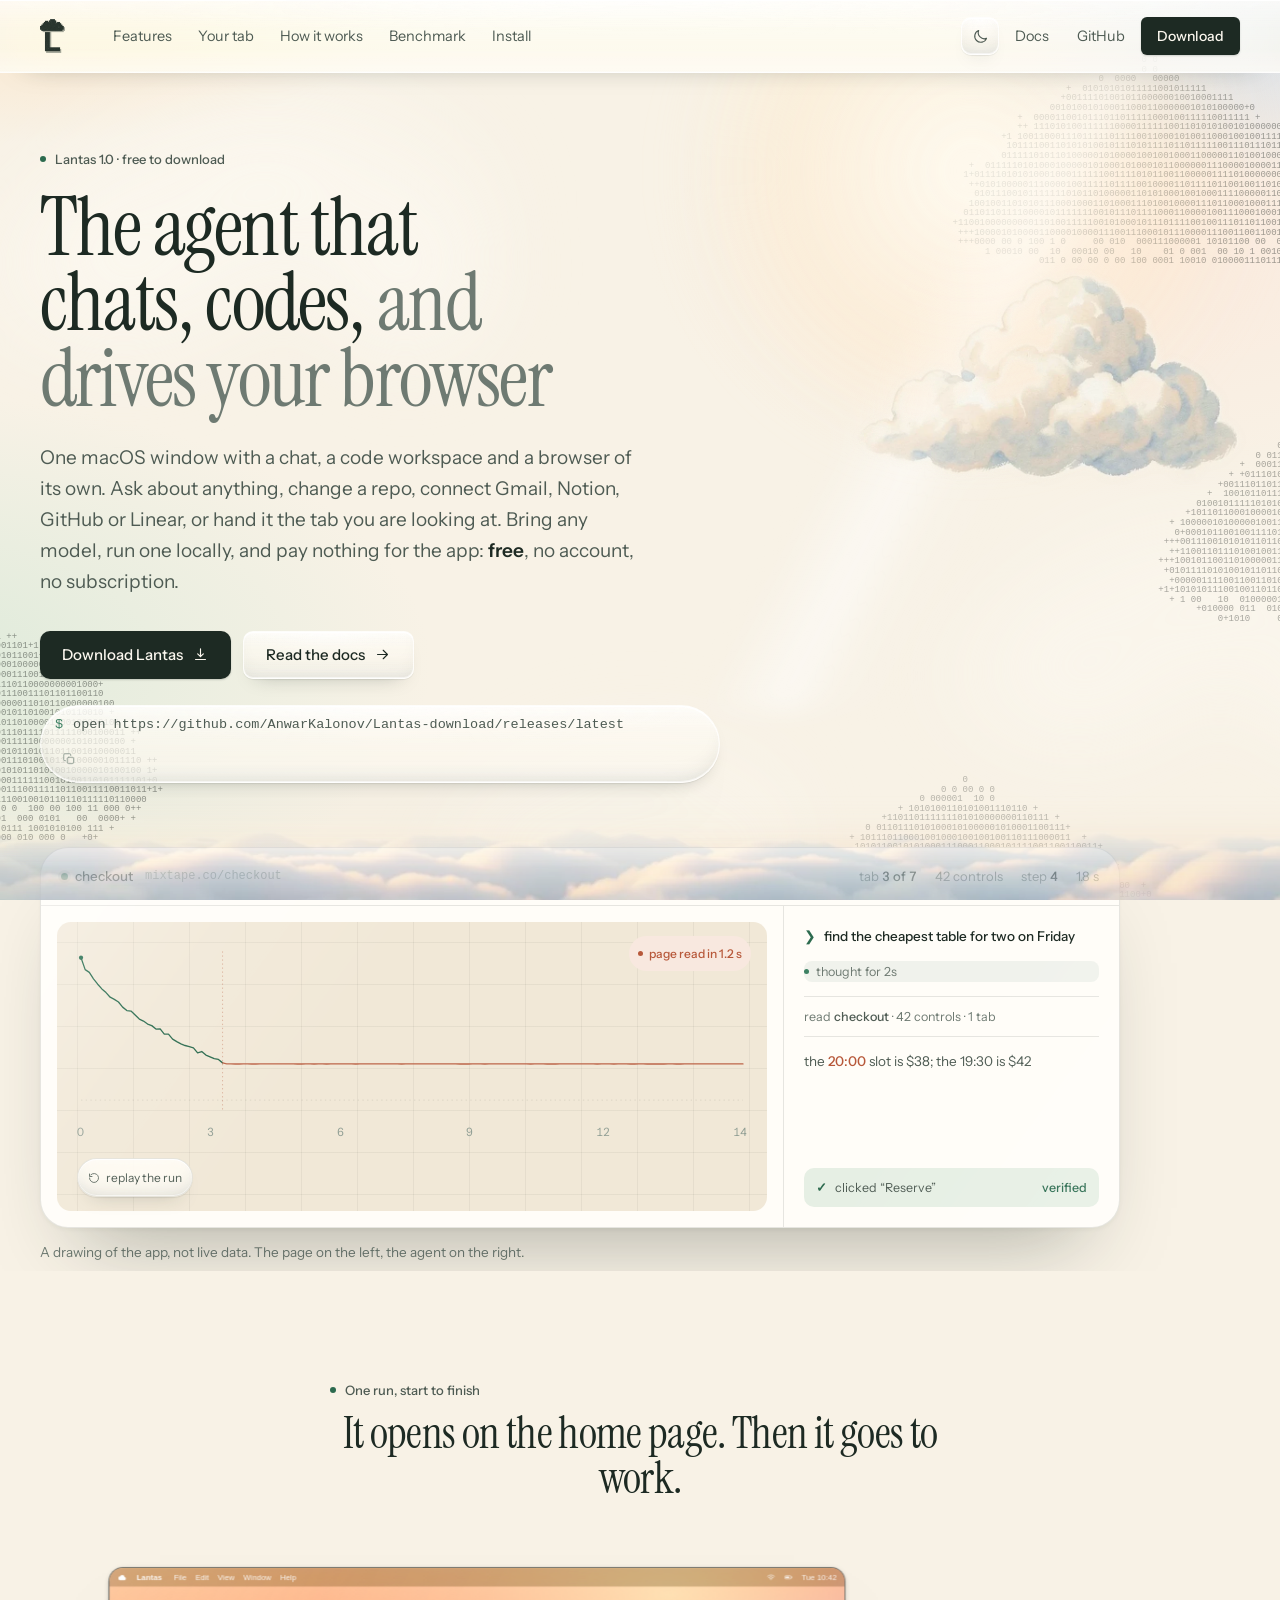
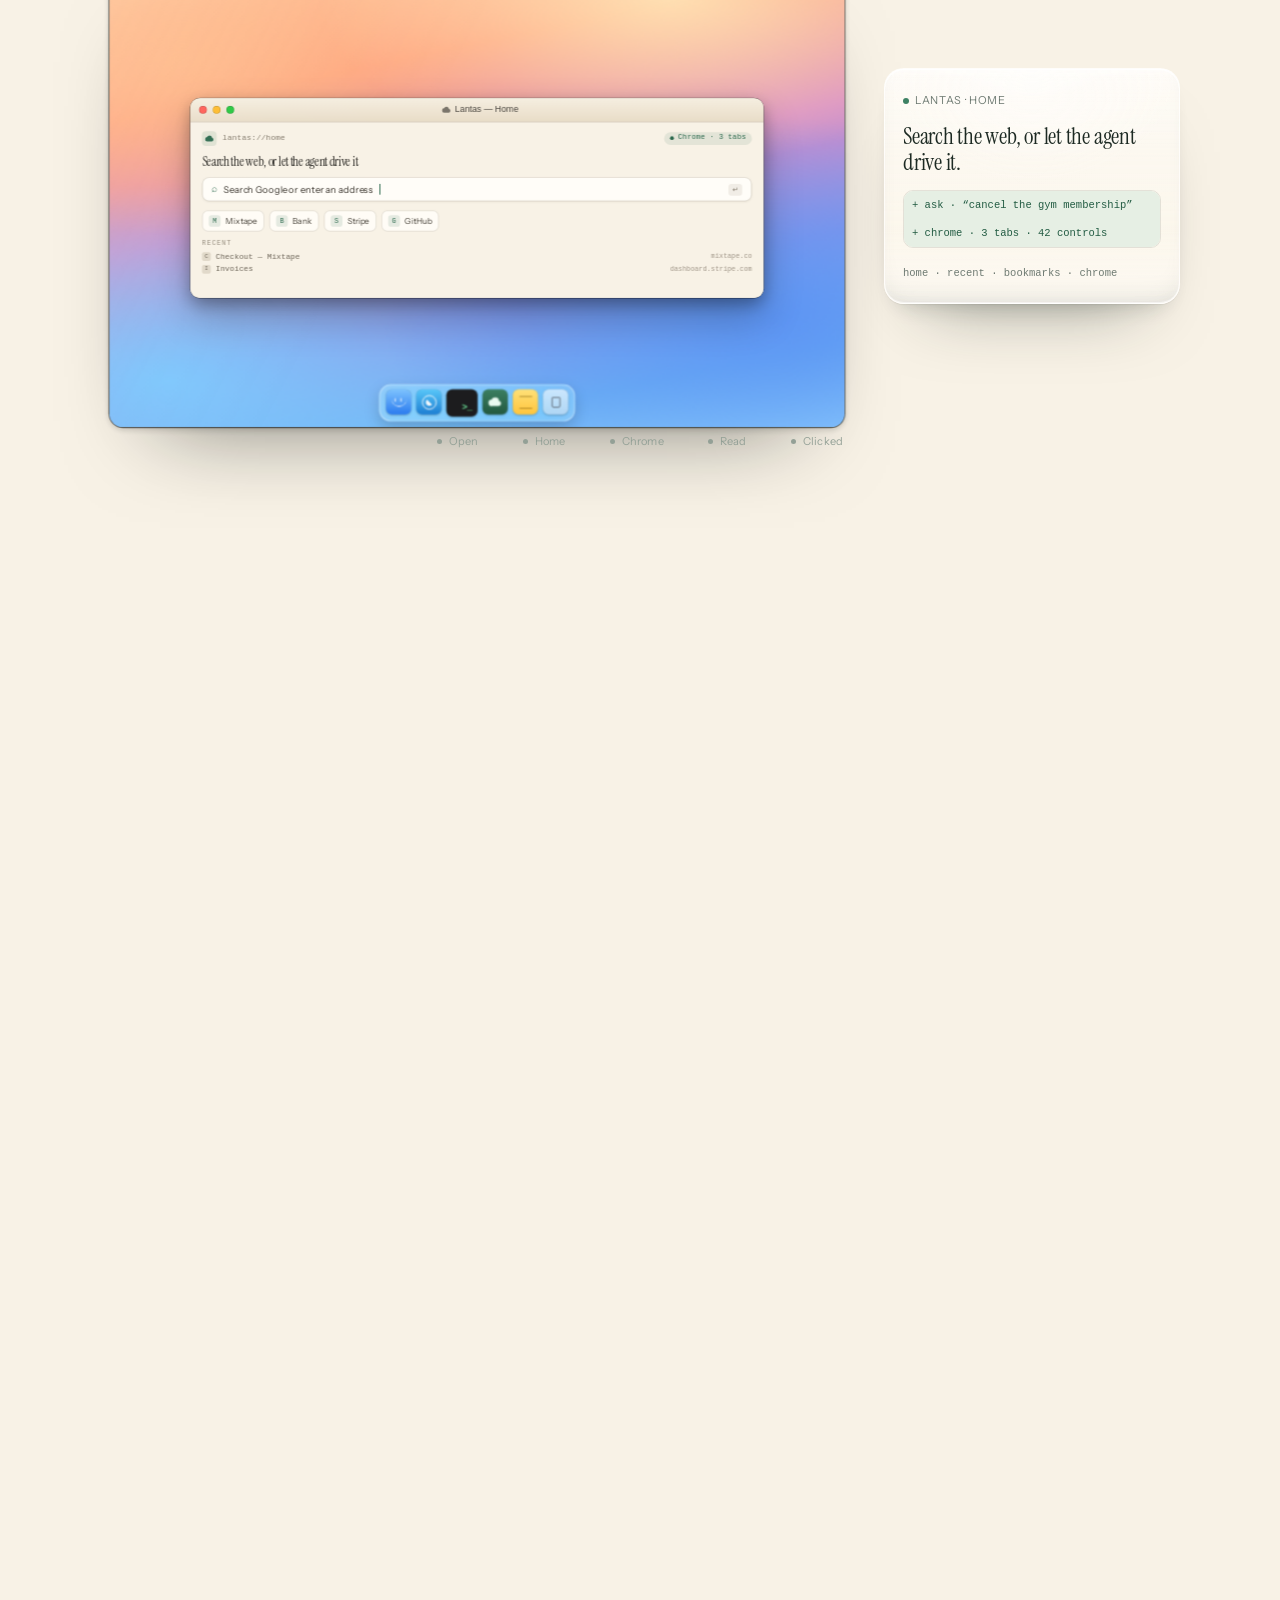
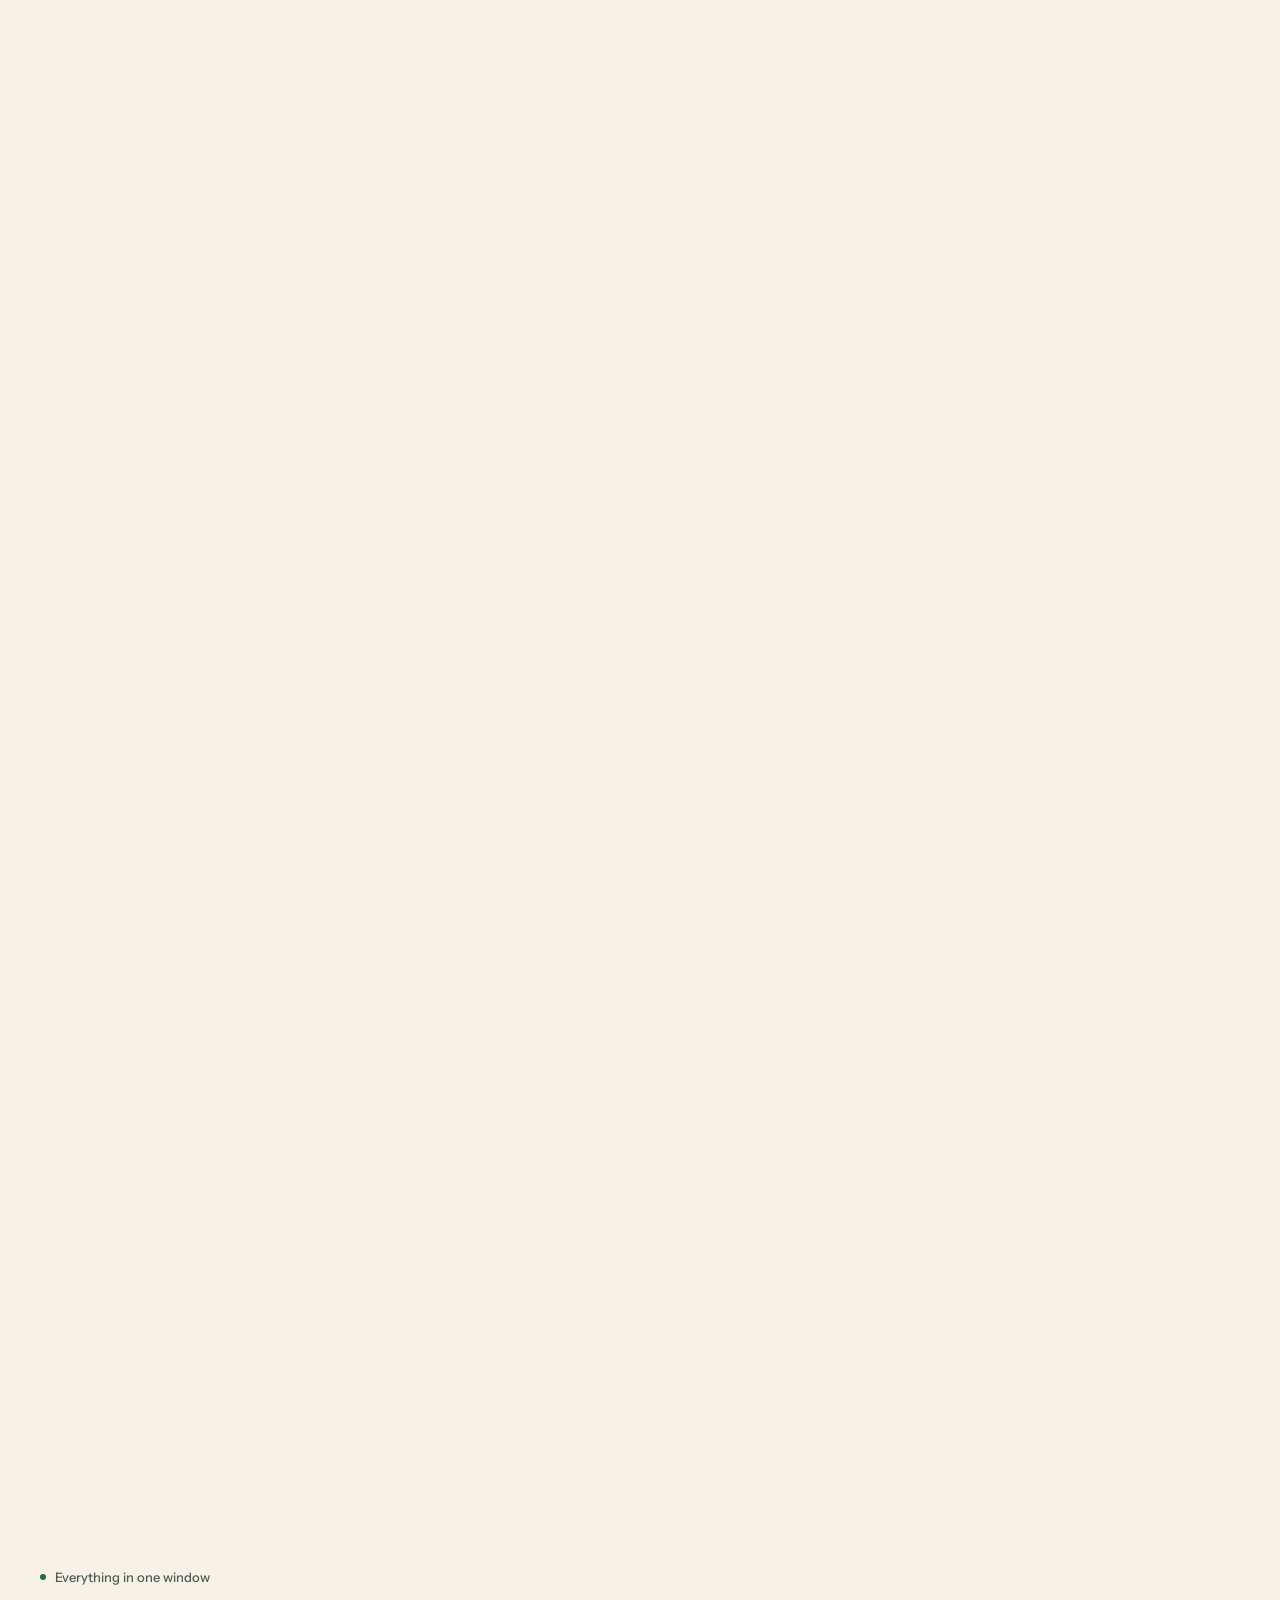
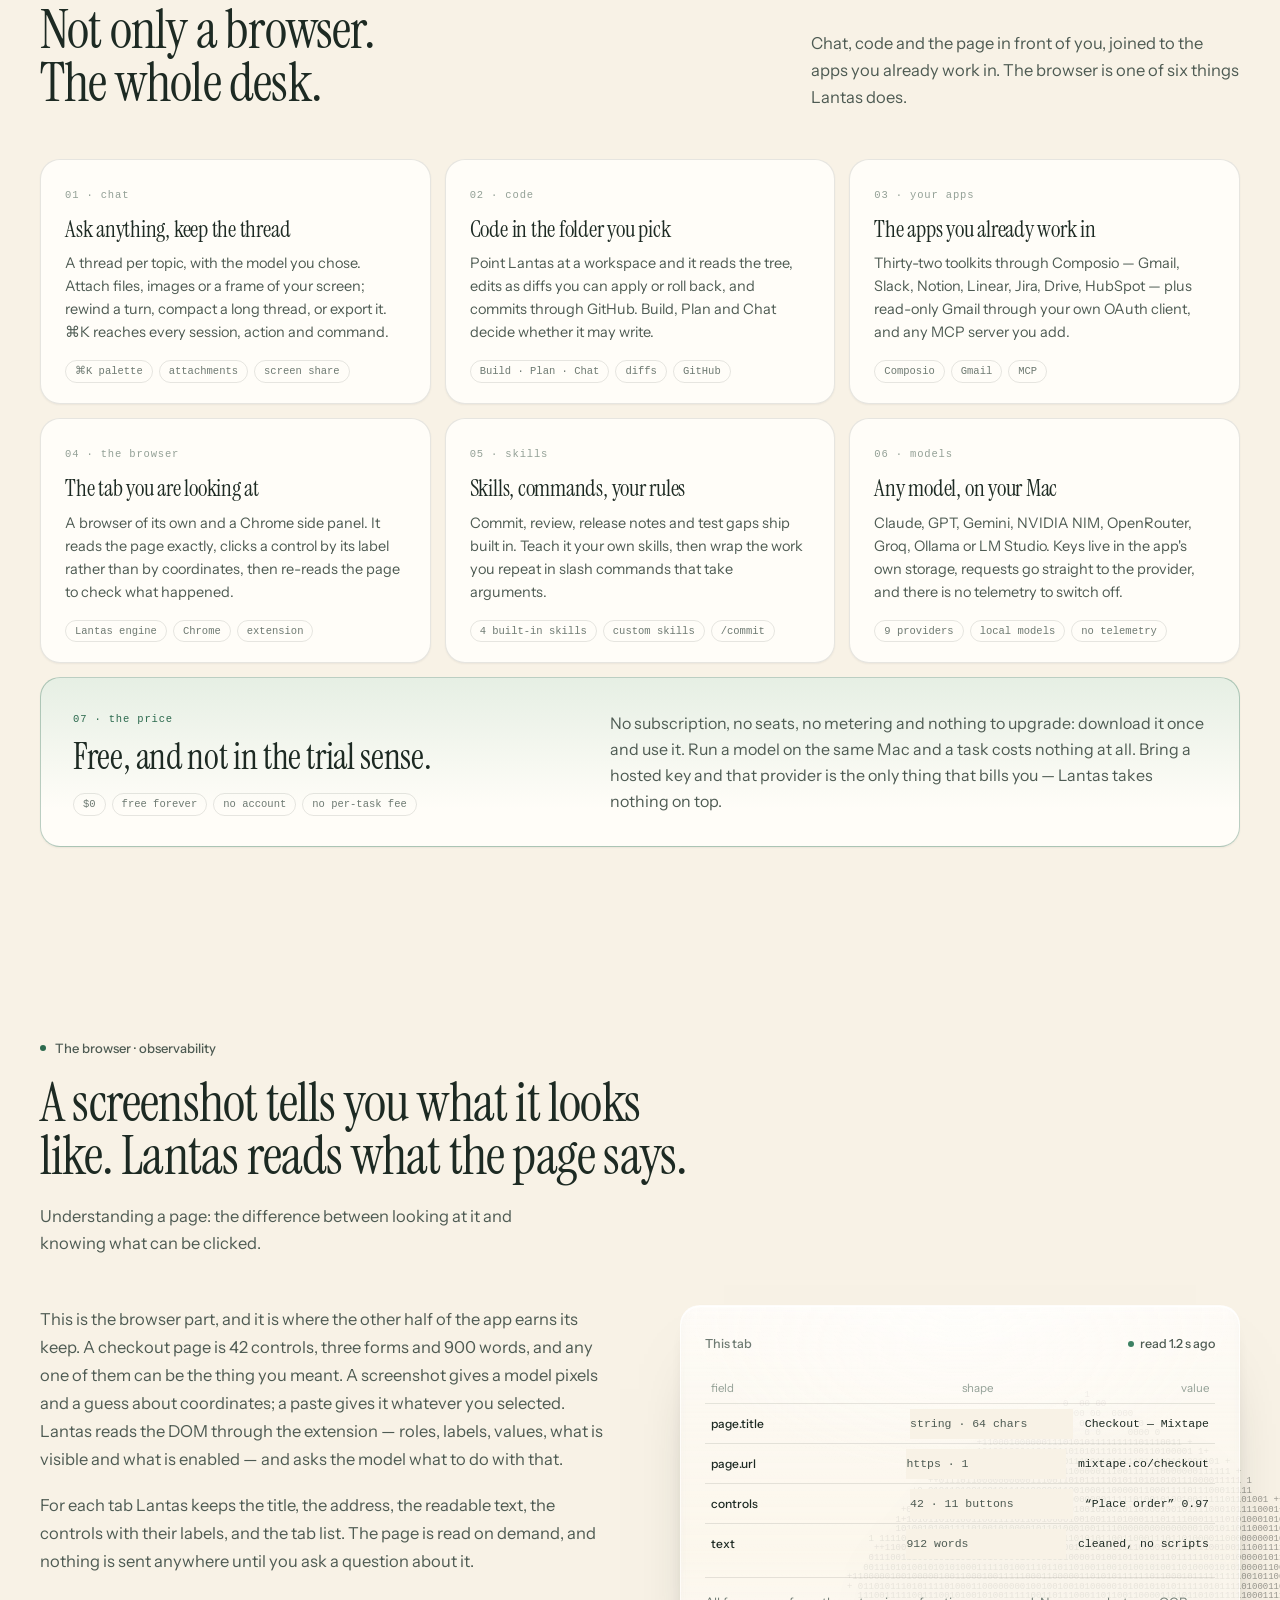
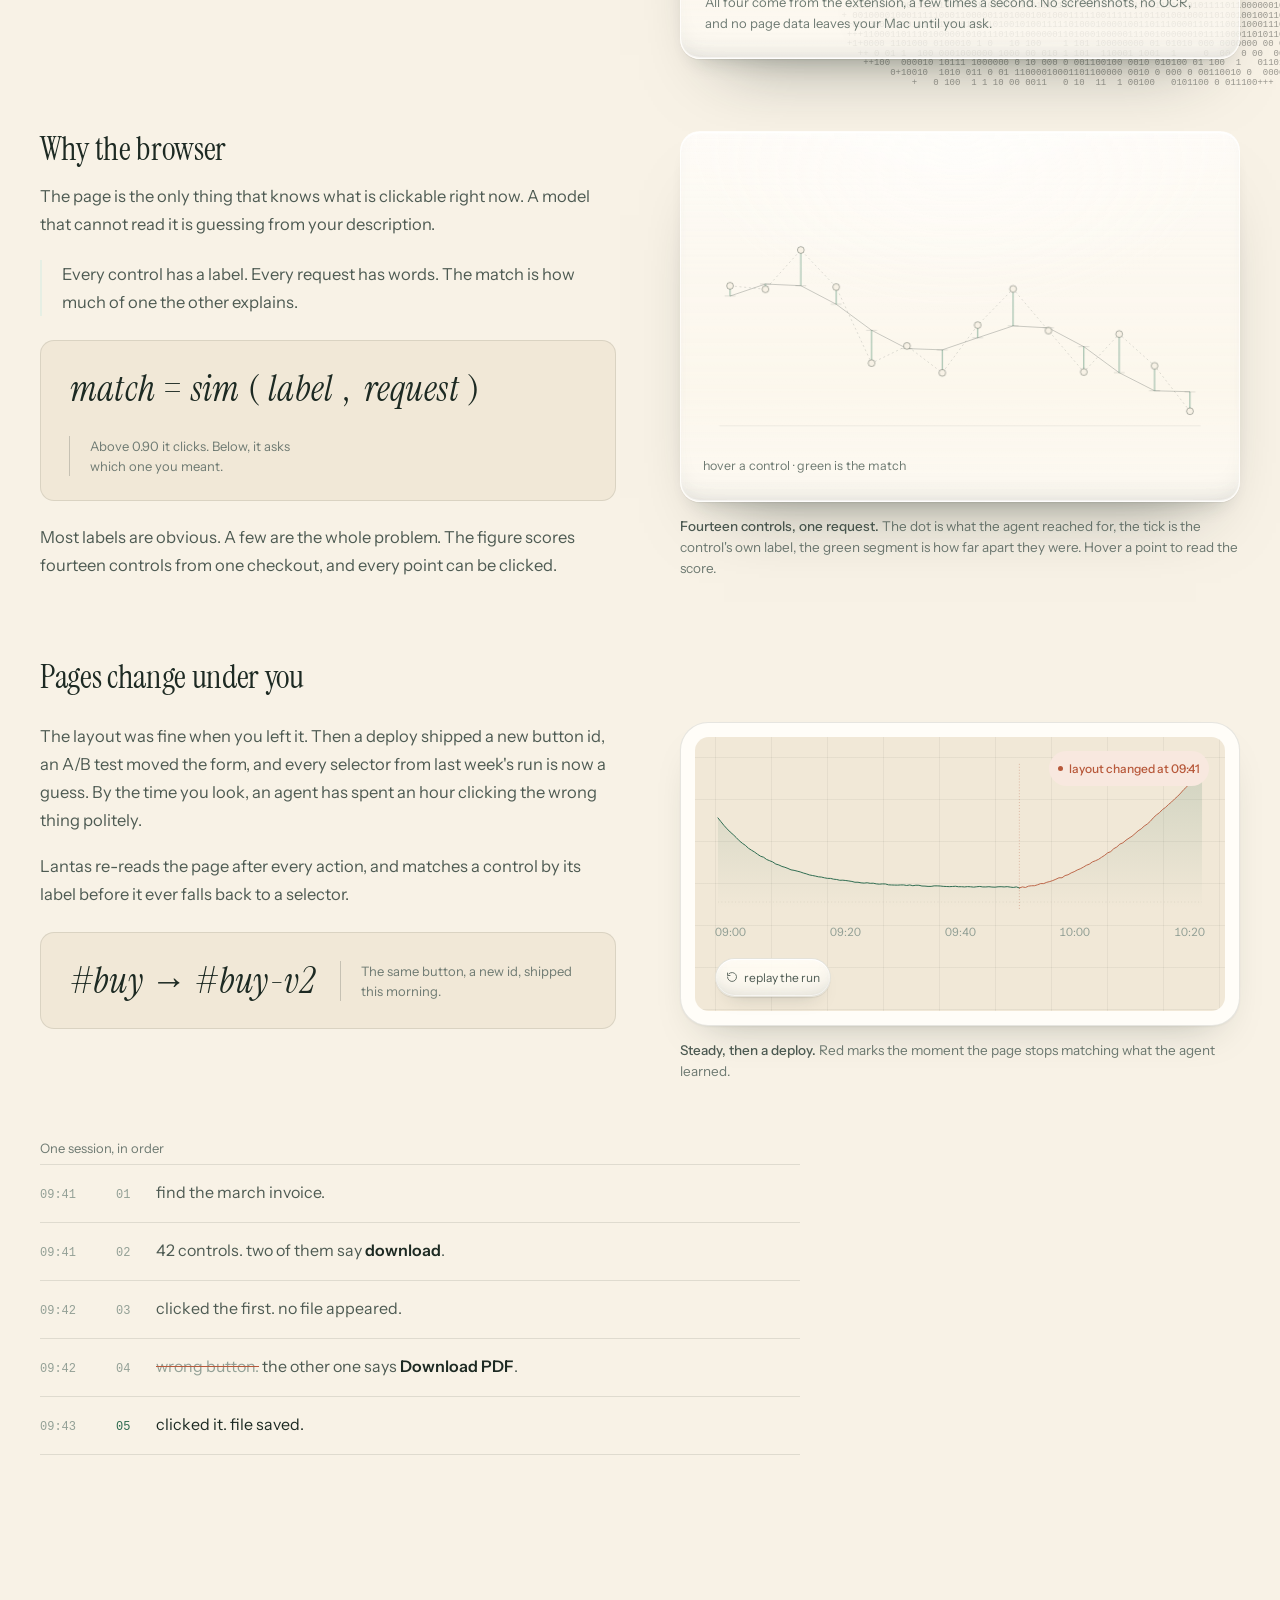
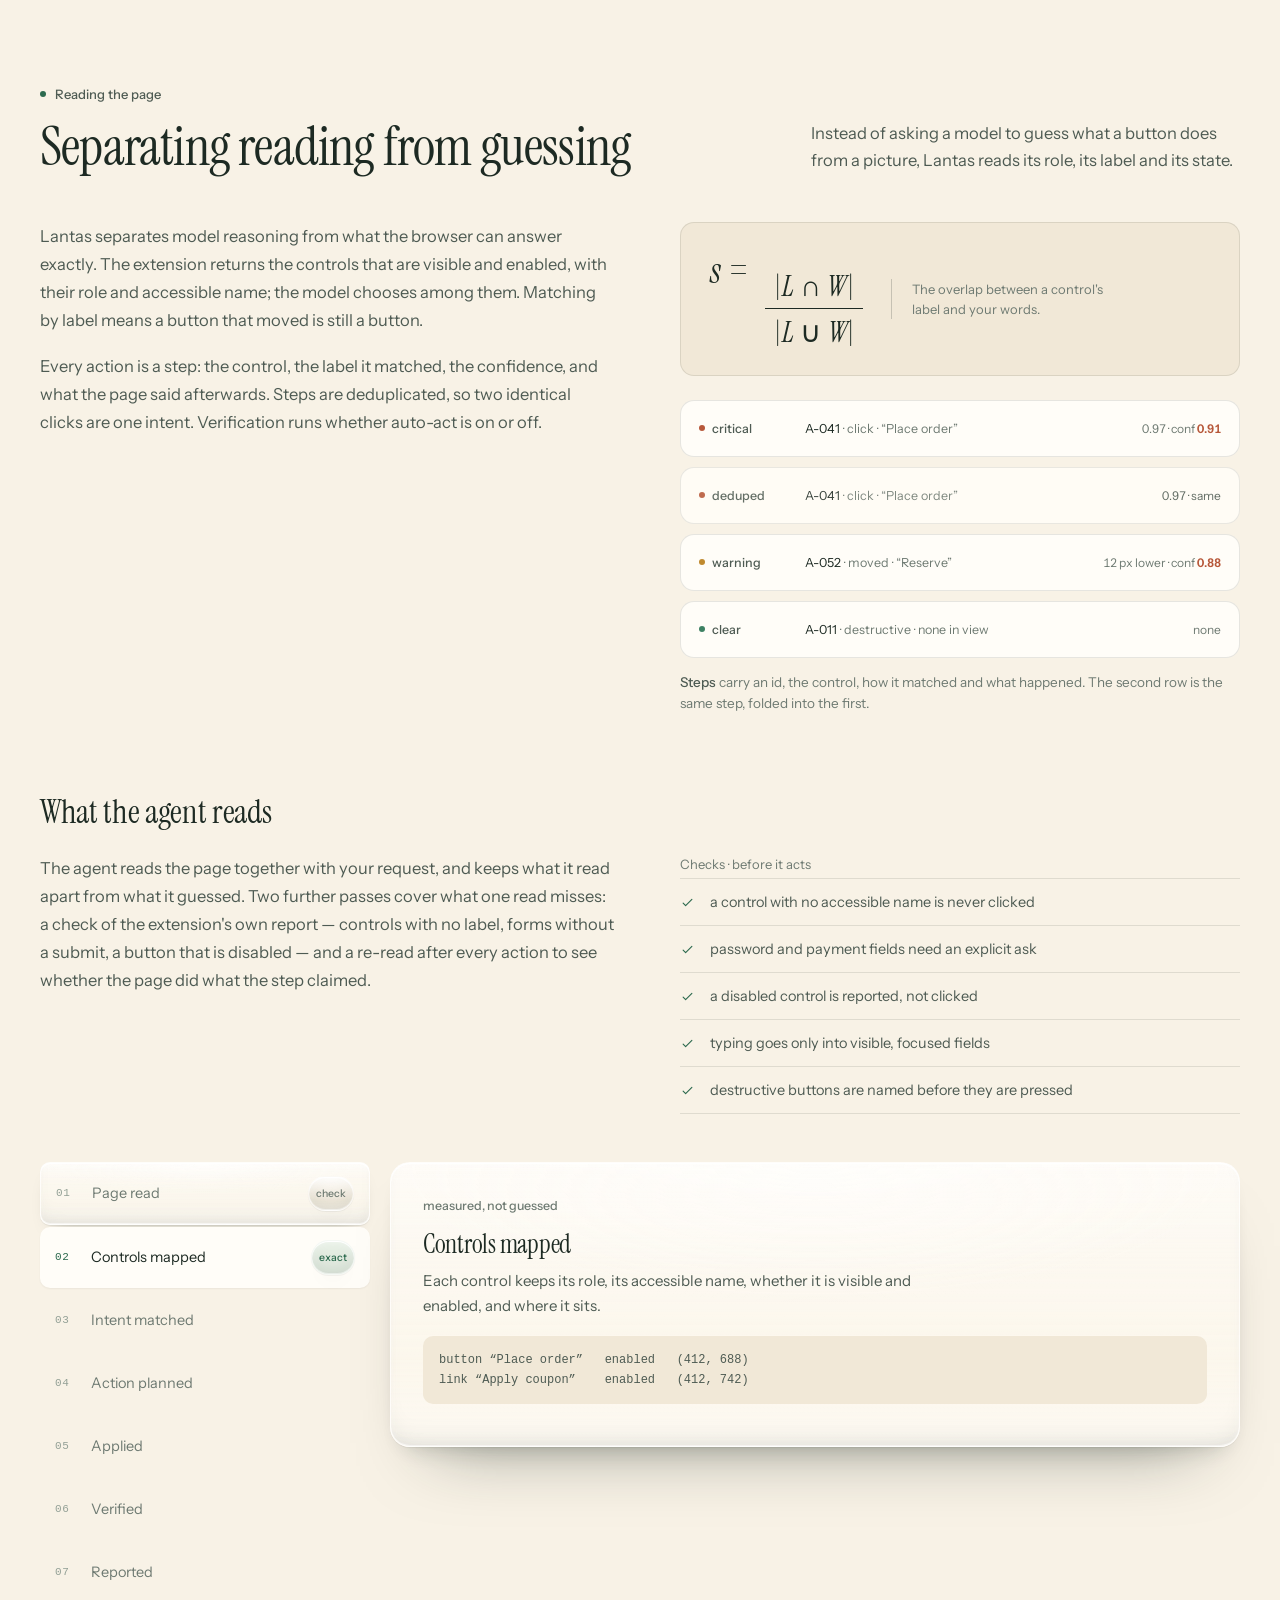
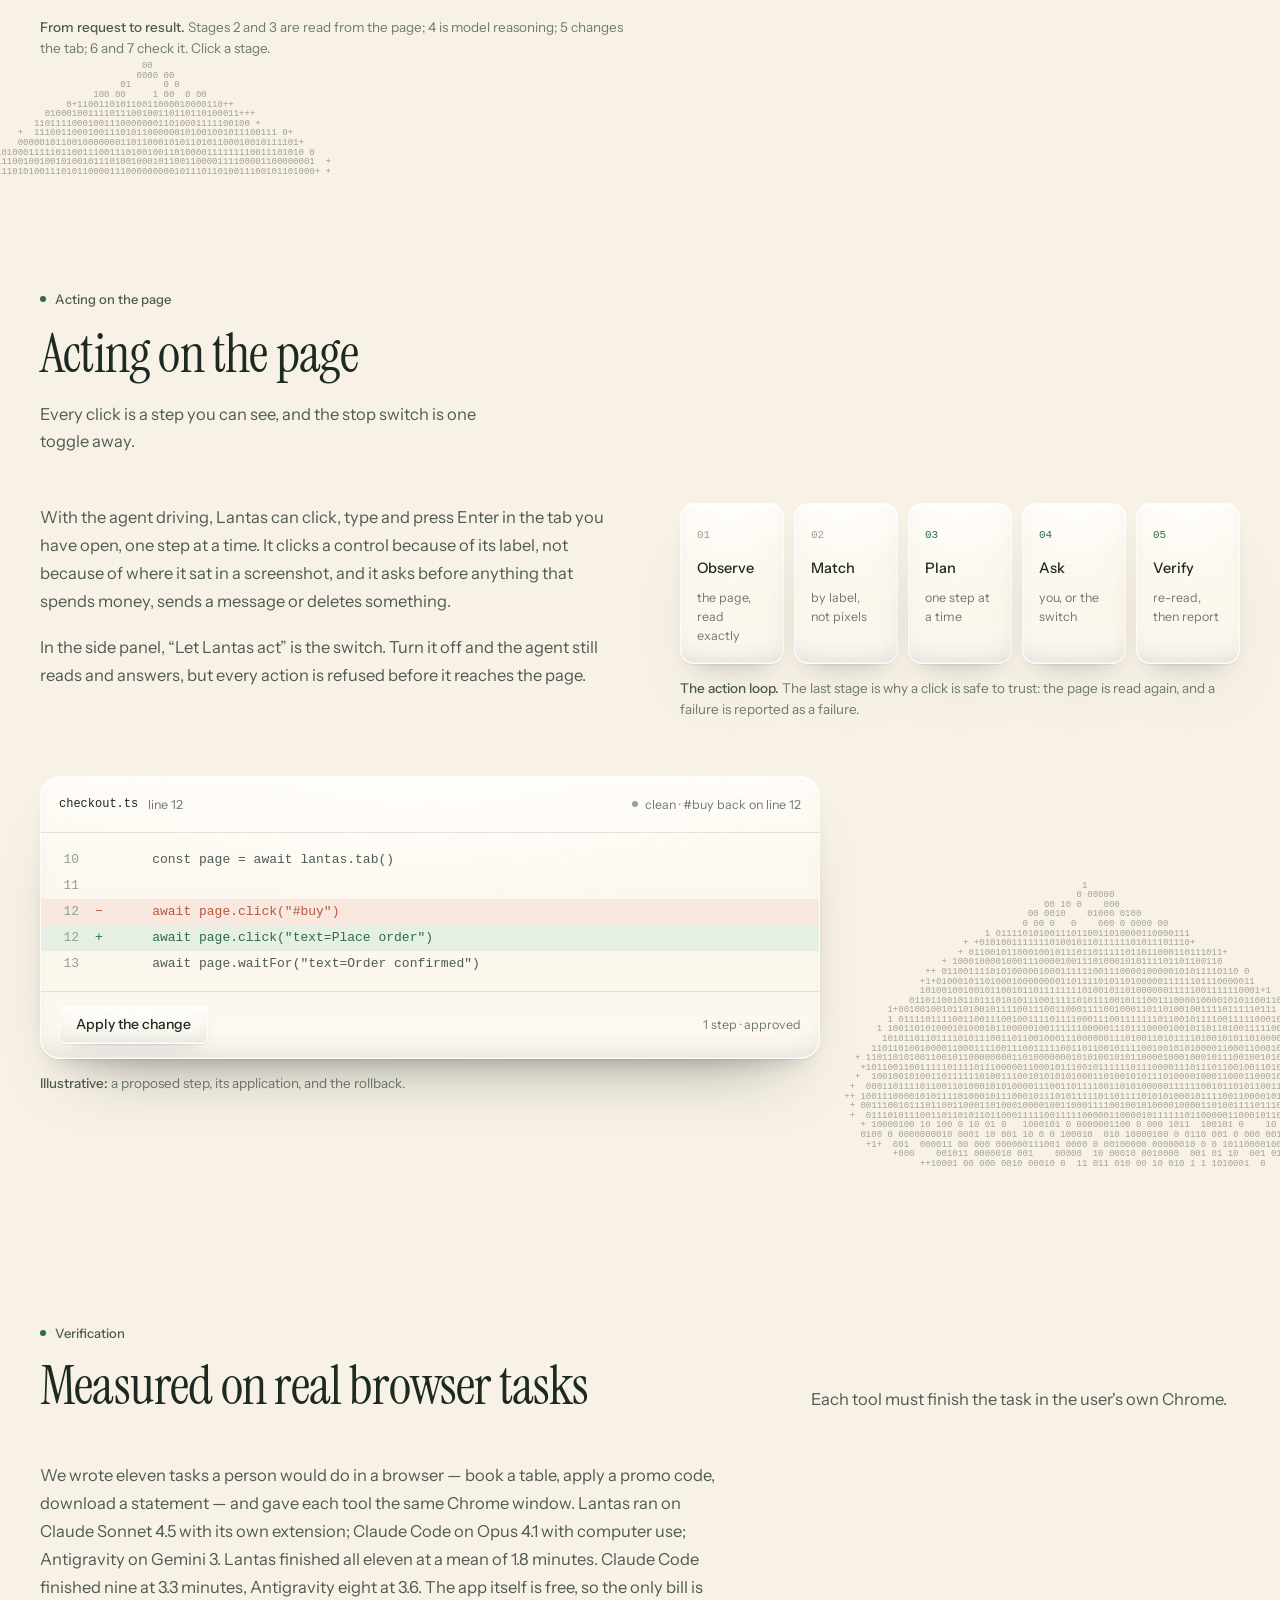
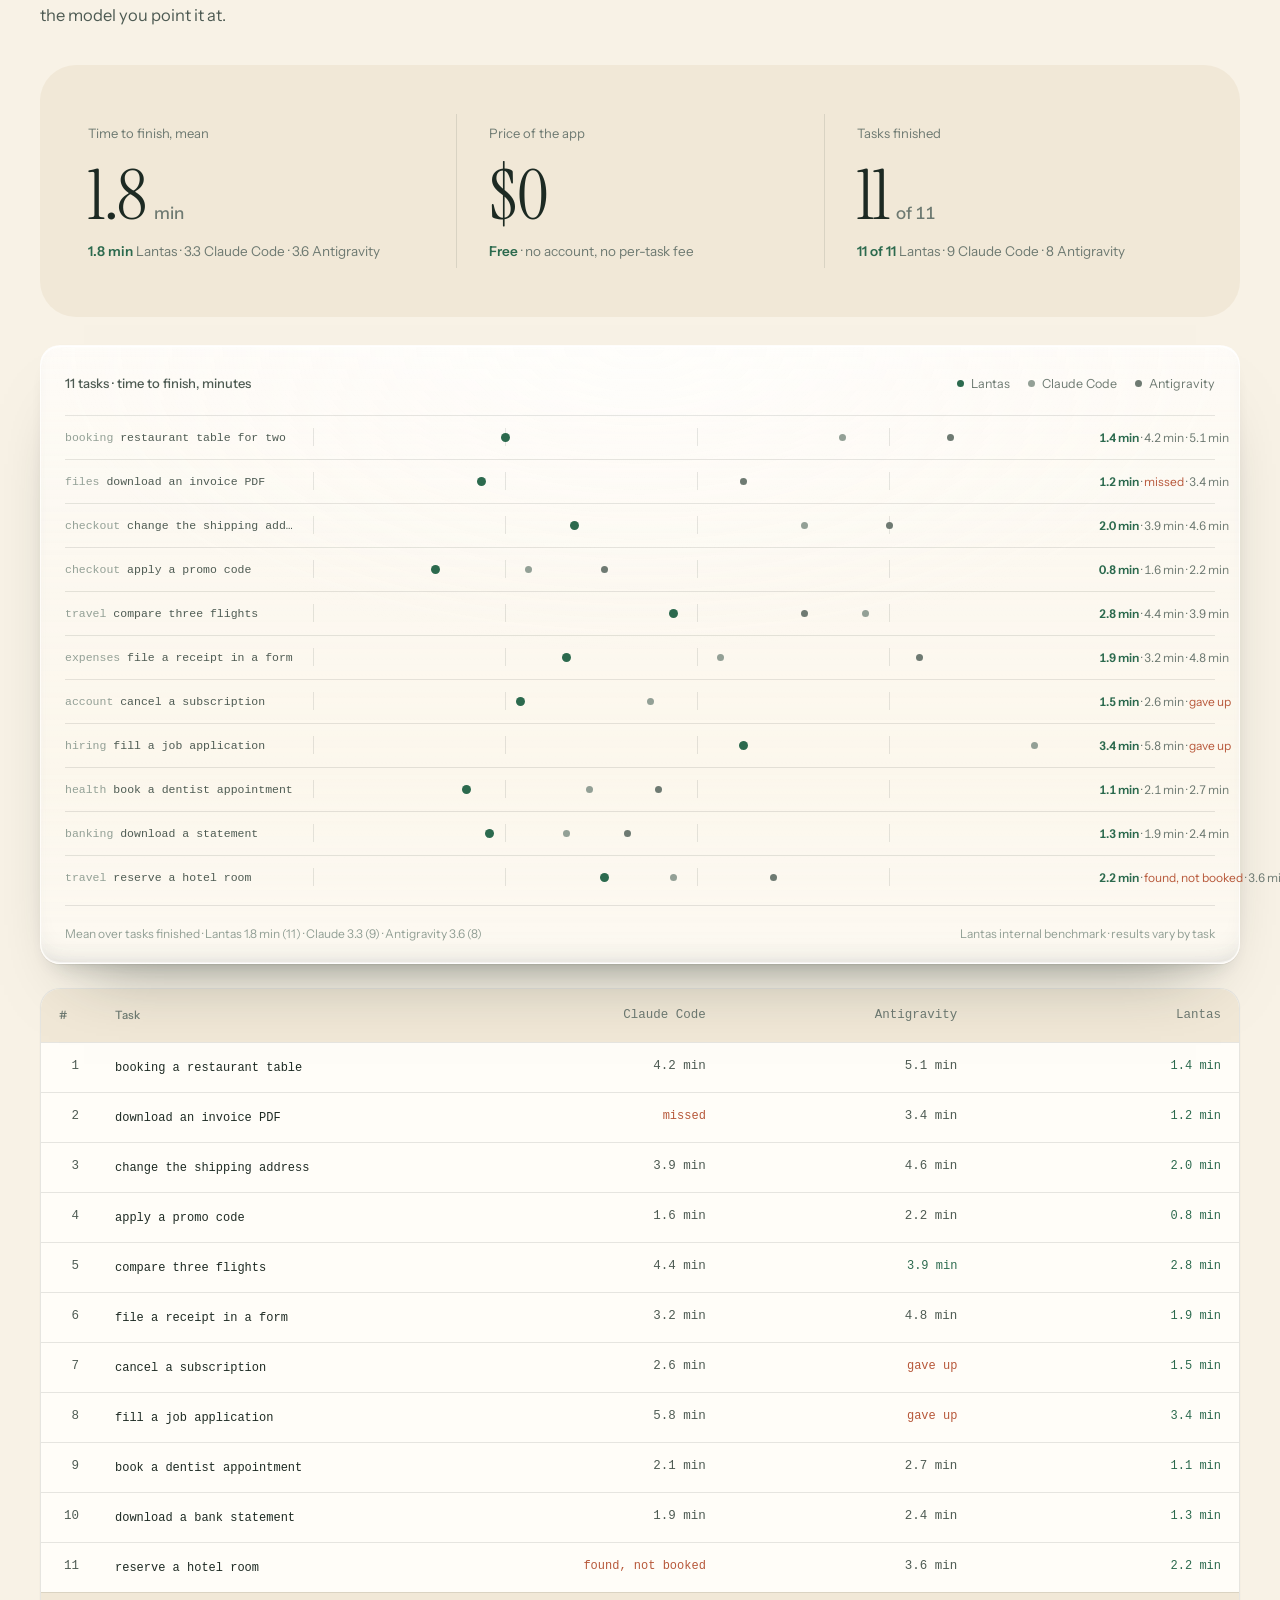
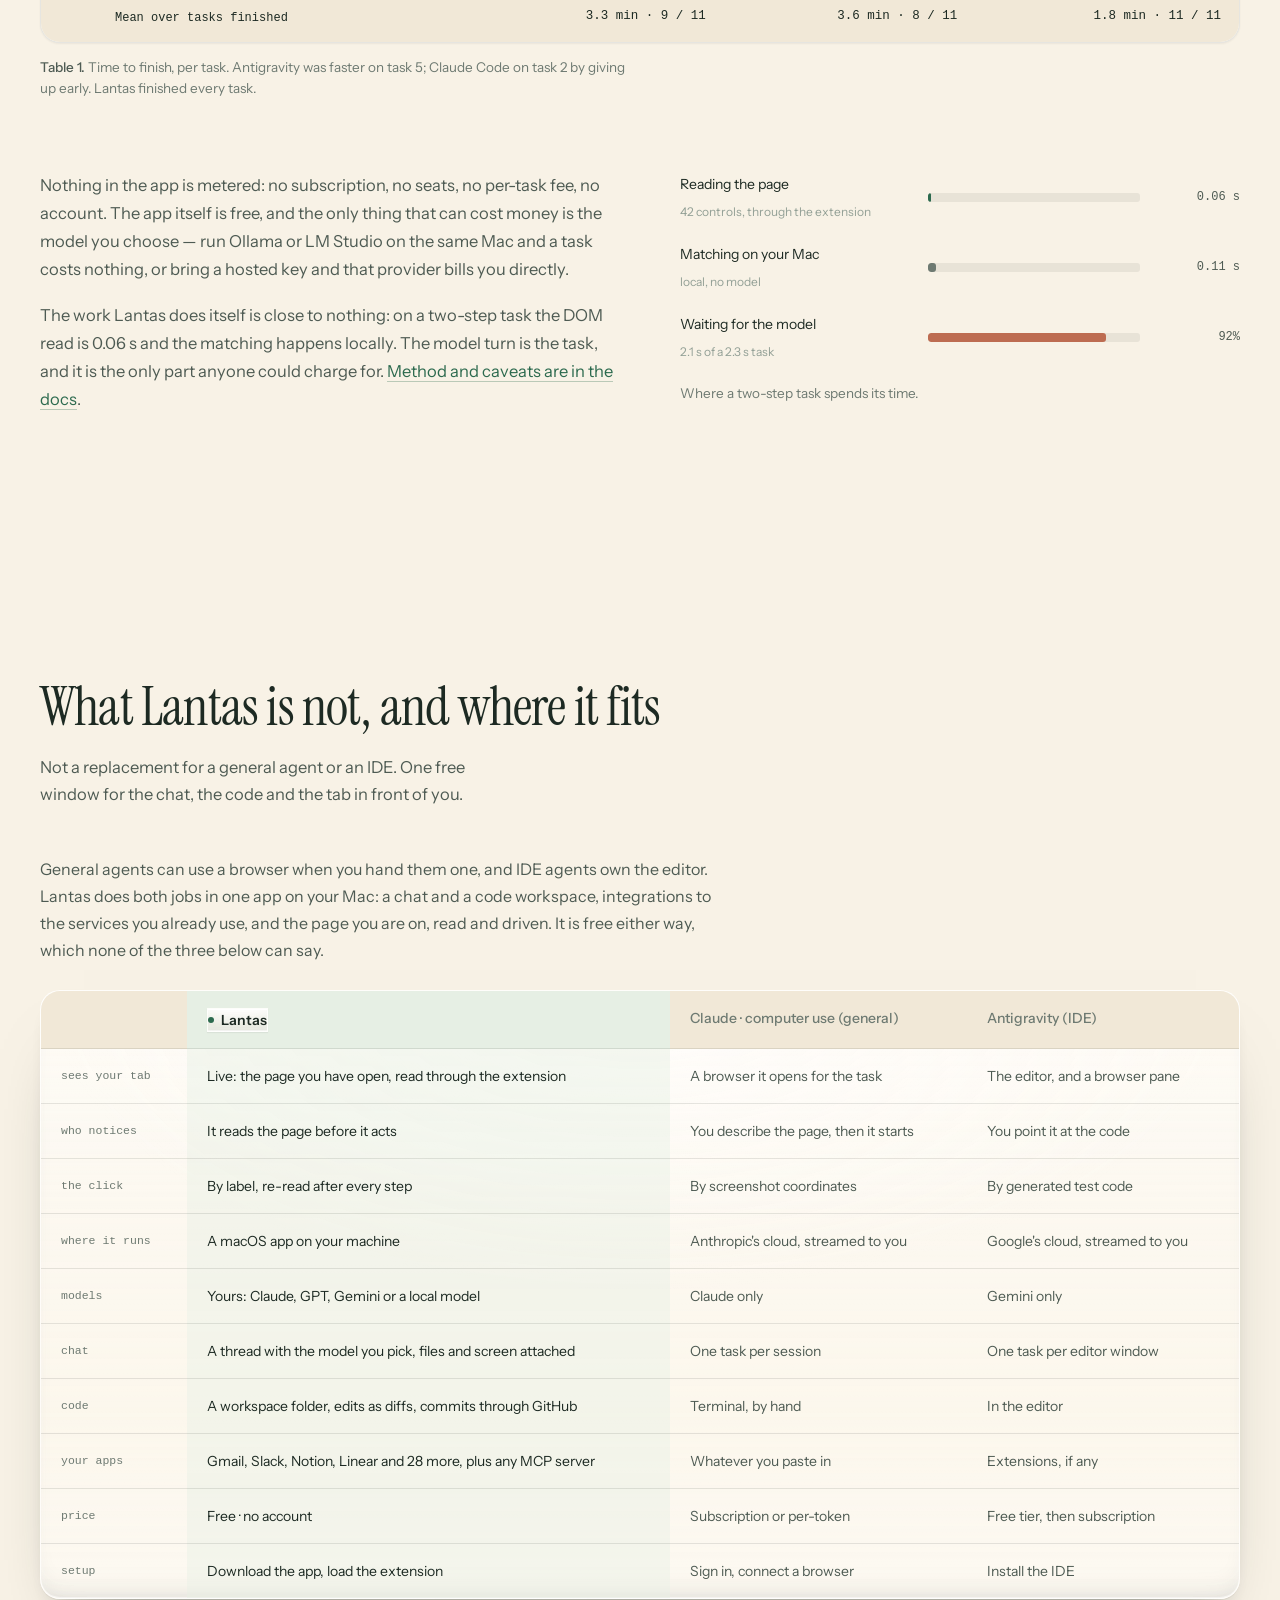
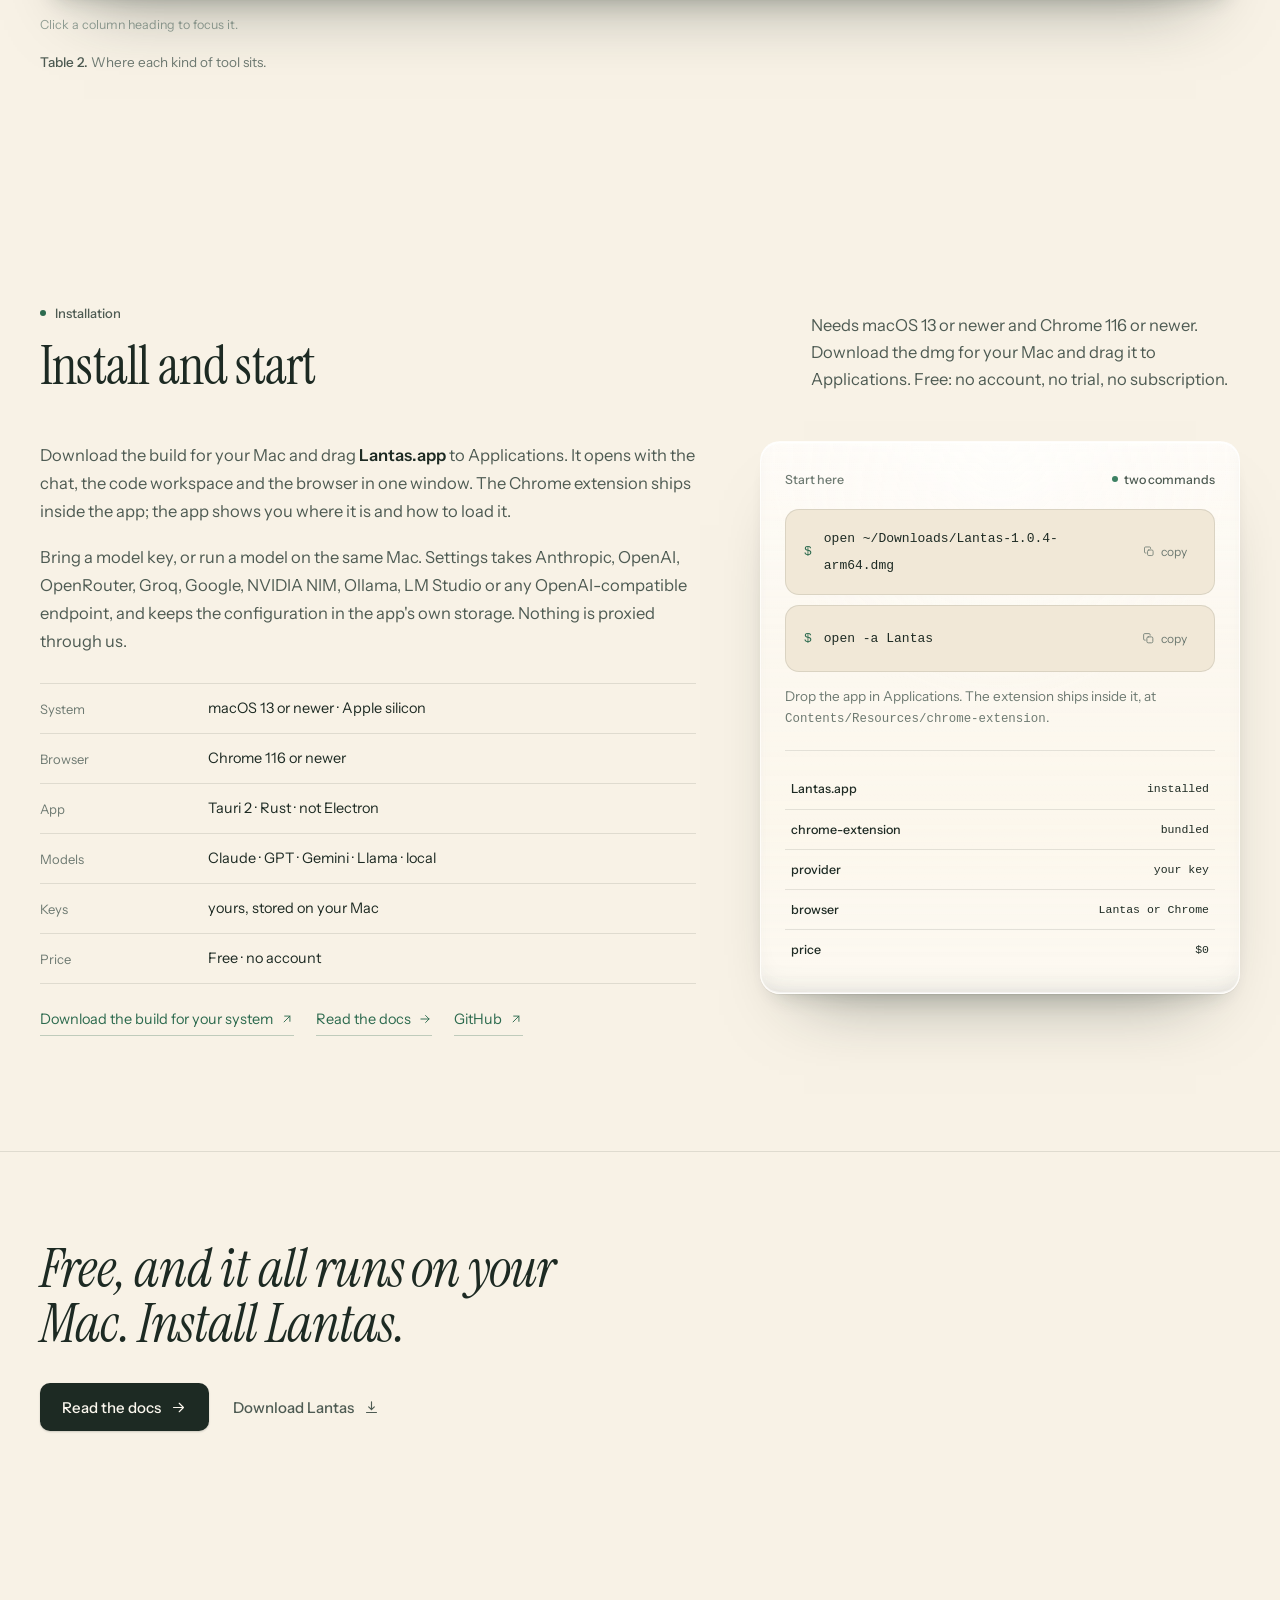
==== commit 3d31b2d6: "Publish the Lantas site and download page." ====
--- a/index.html
+++ b/index.html
@@ -854,8 +854,8 @@
           <div class="cmdblock">
             <div class="row">
               <span class="prompt">$</span>
-              <span>open ~/Downloads/Lantas-1.0.3-arm64.dmg</span>
-              <button class="cmd-copy" data-copy="open ~/Downloads/Lantas-1.0.3-arm64.dmg">
+              <span>open ~/Downloads/Lantas-1.0.4-arm64.dmg</span>
+              <button class="cmd-copy" data-copy="open ~/Downloads/Lantas-1.0.4-arm64.dmg">
                 <svg viewBox="0 0 24 24" fill="none" stroke="currentColor" stroke-width="1.6" stroke-linecap="round" stroke-linejoin="round"><rect x="9" y="9" width="11" height="11" rx="2.5"/><path d="M6 15H5a2 2 0 0 1-2-2V5a2 2 0 0 1 2-2h8a2 2 0 0 1 2 2v1"/></svg>
                 <span class="label">copy</span>
               </button>
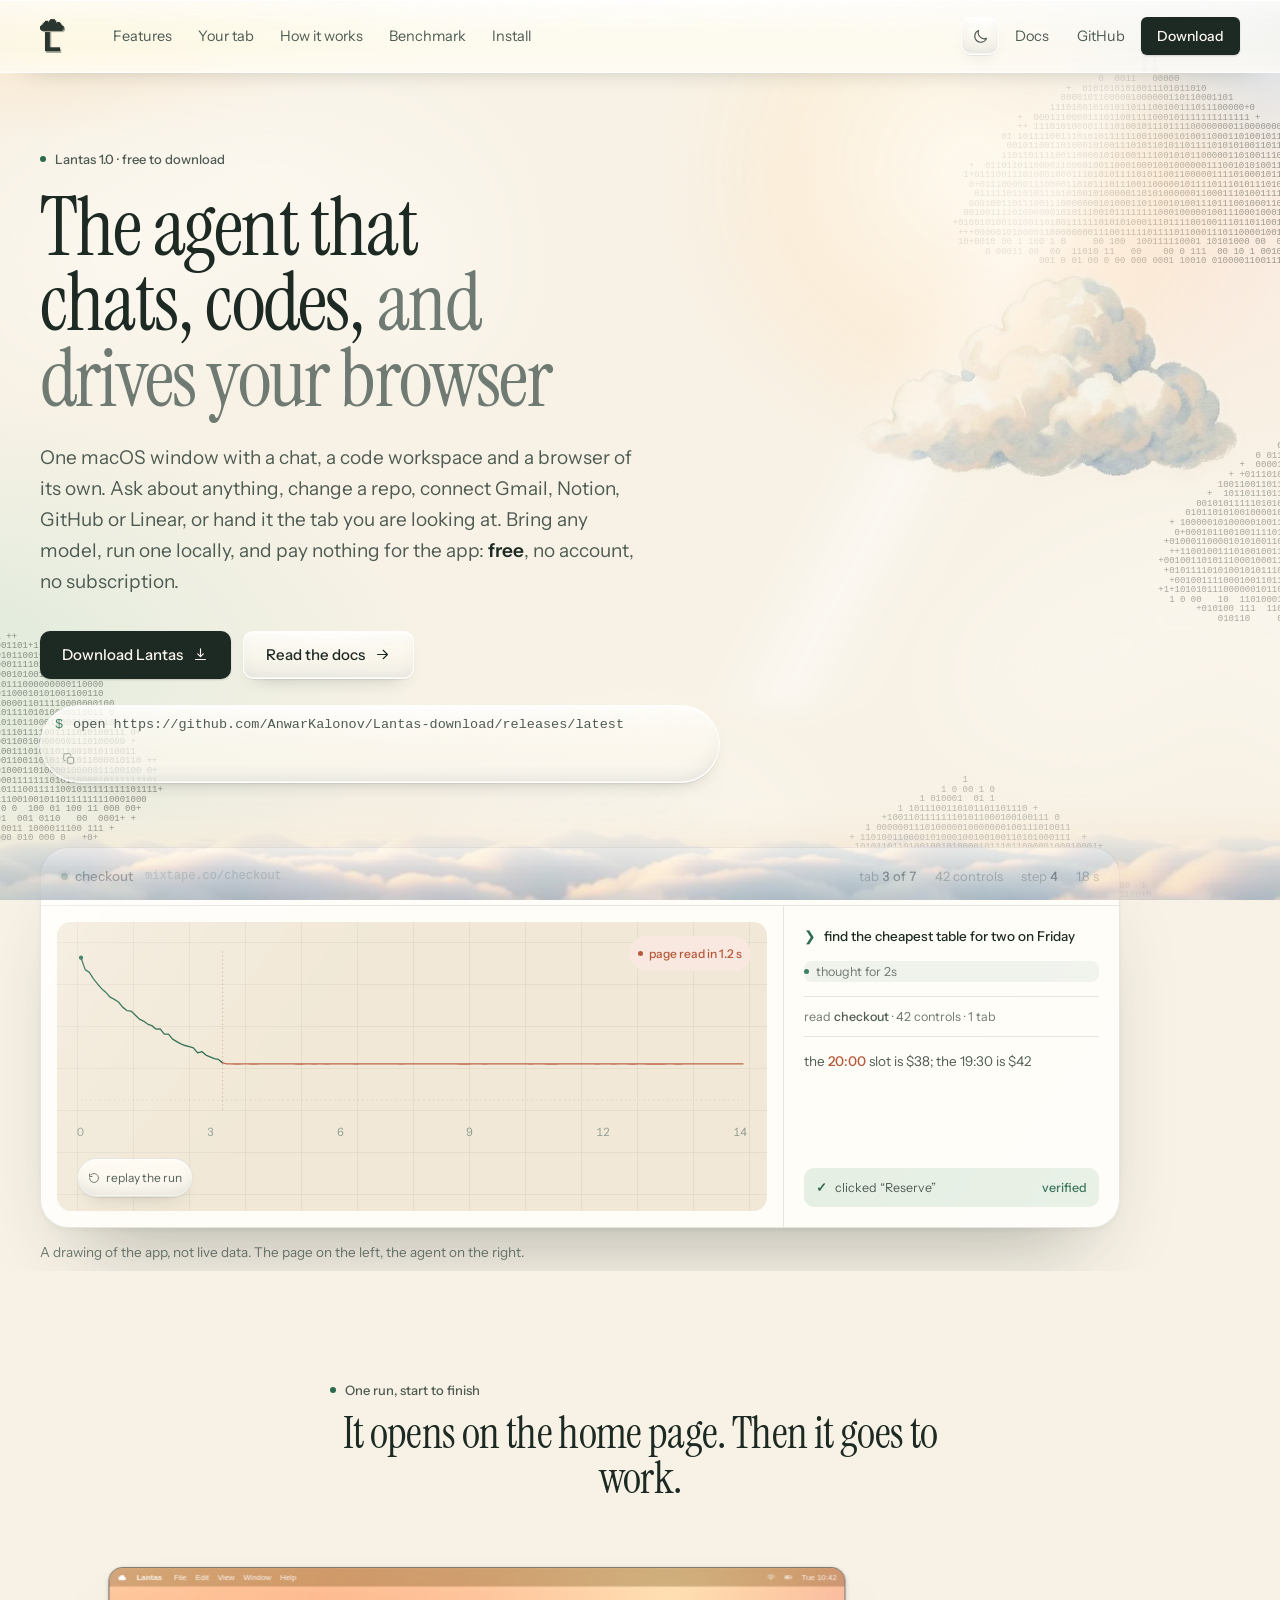
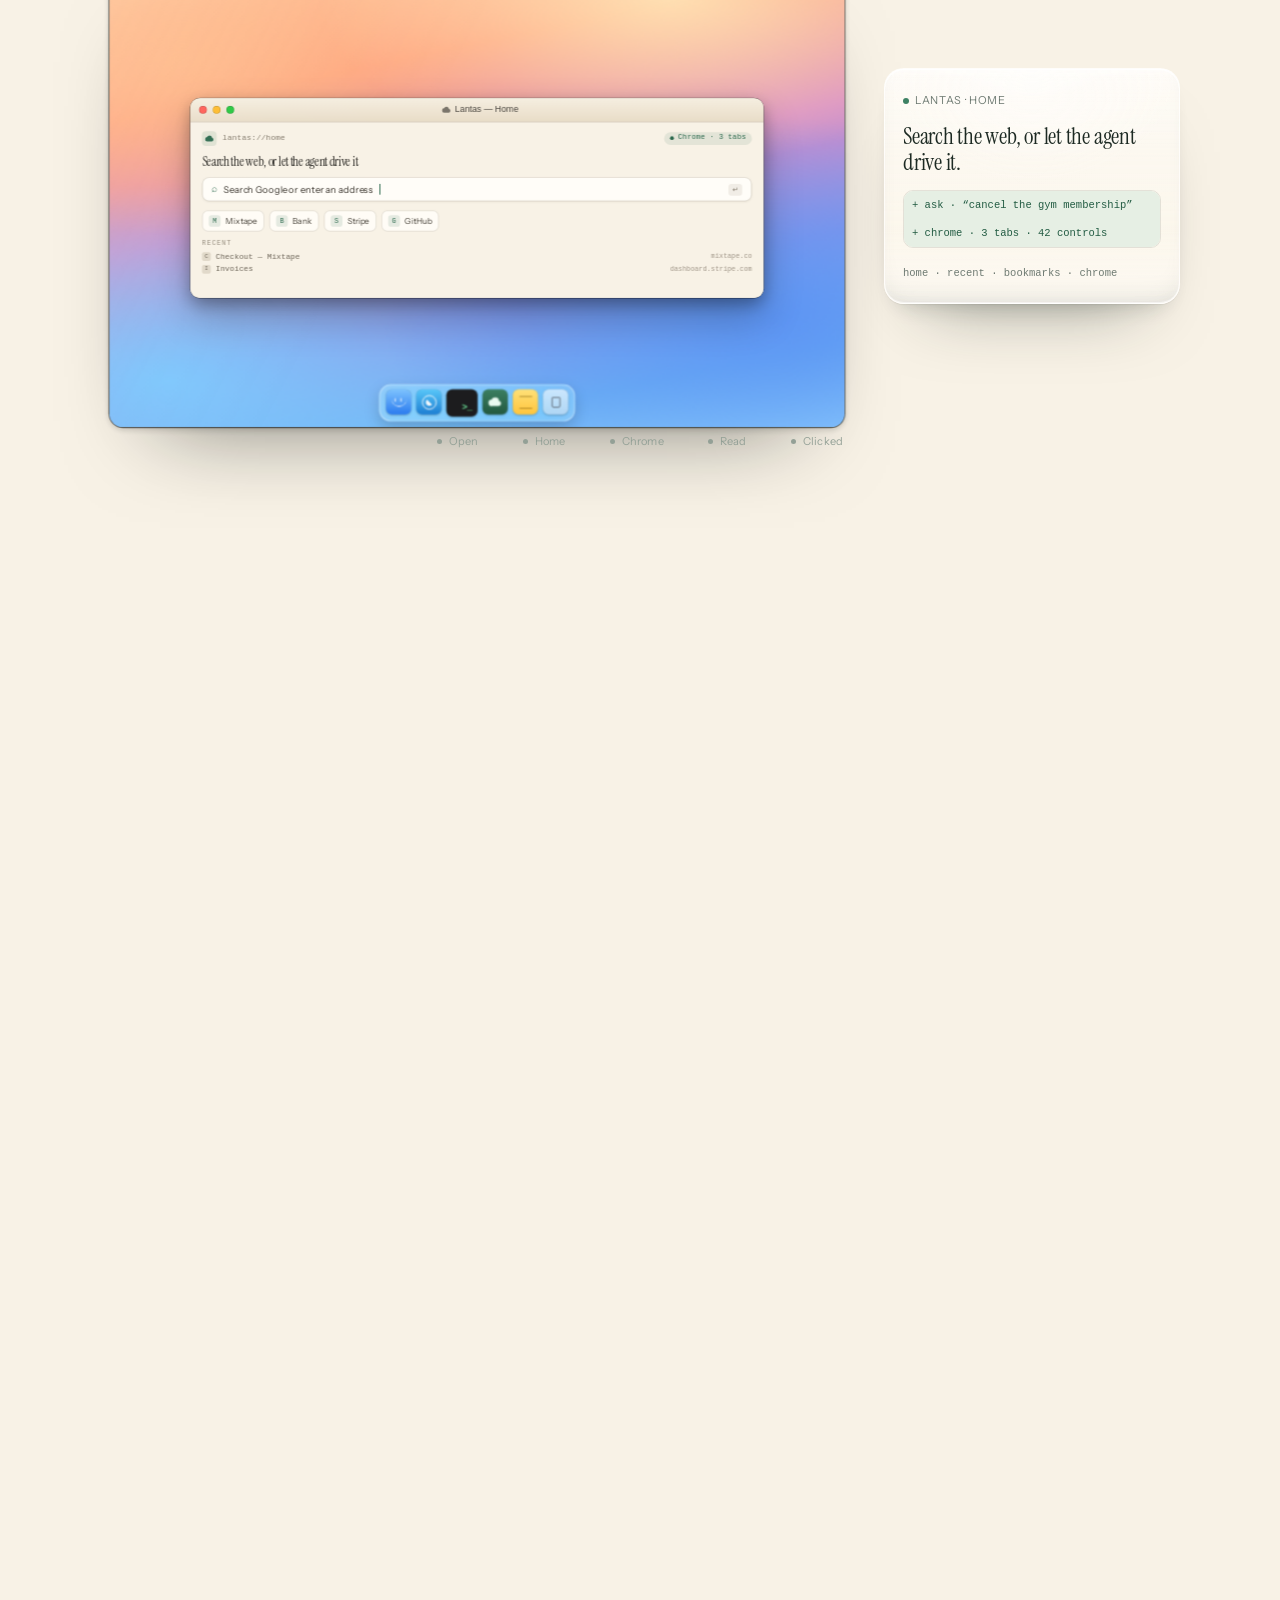
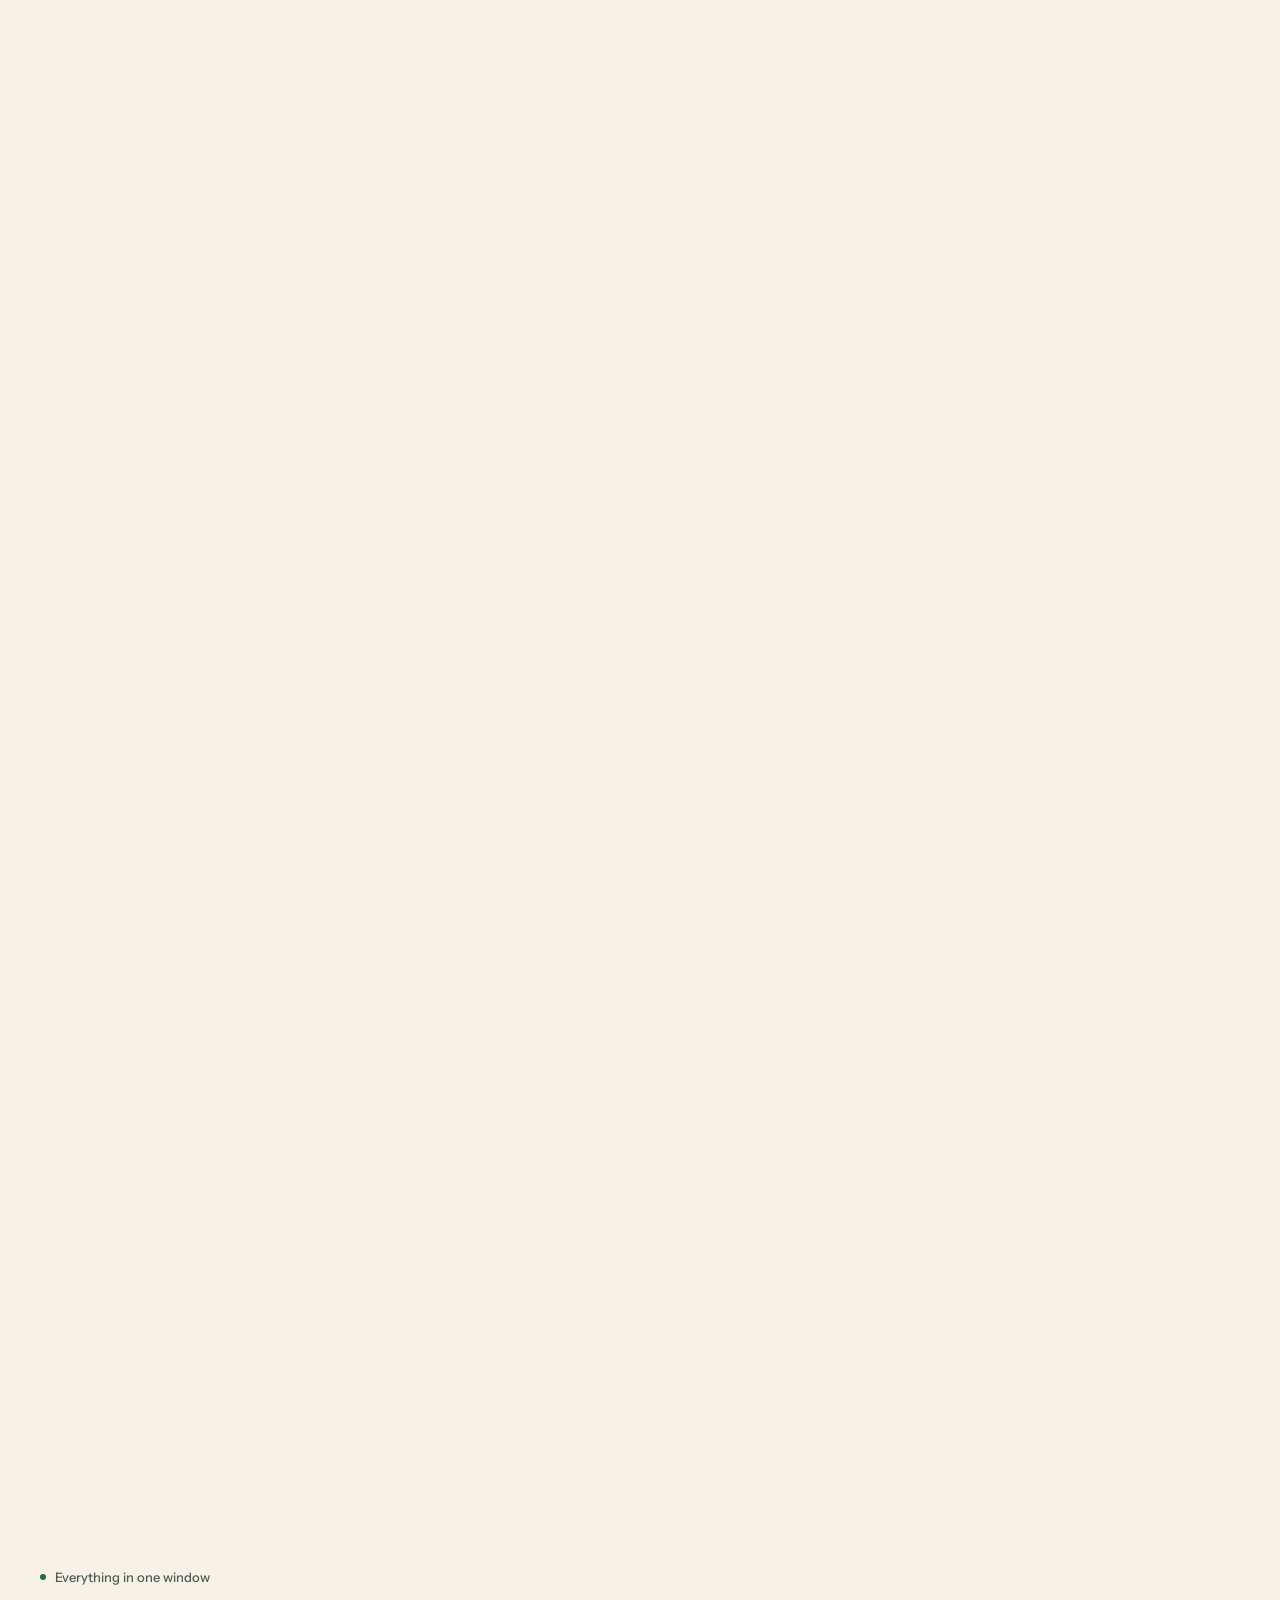
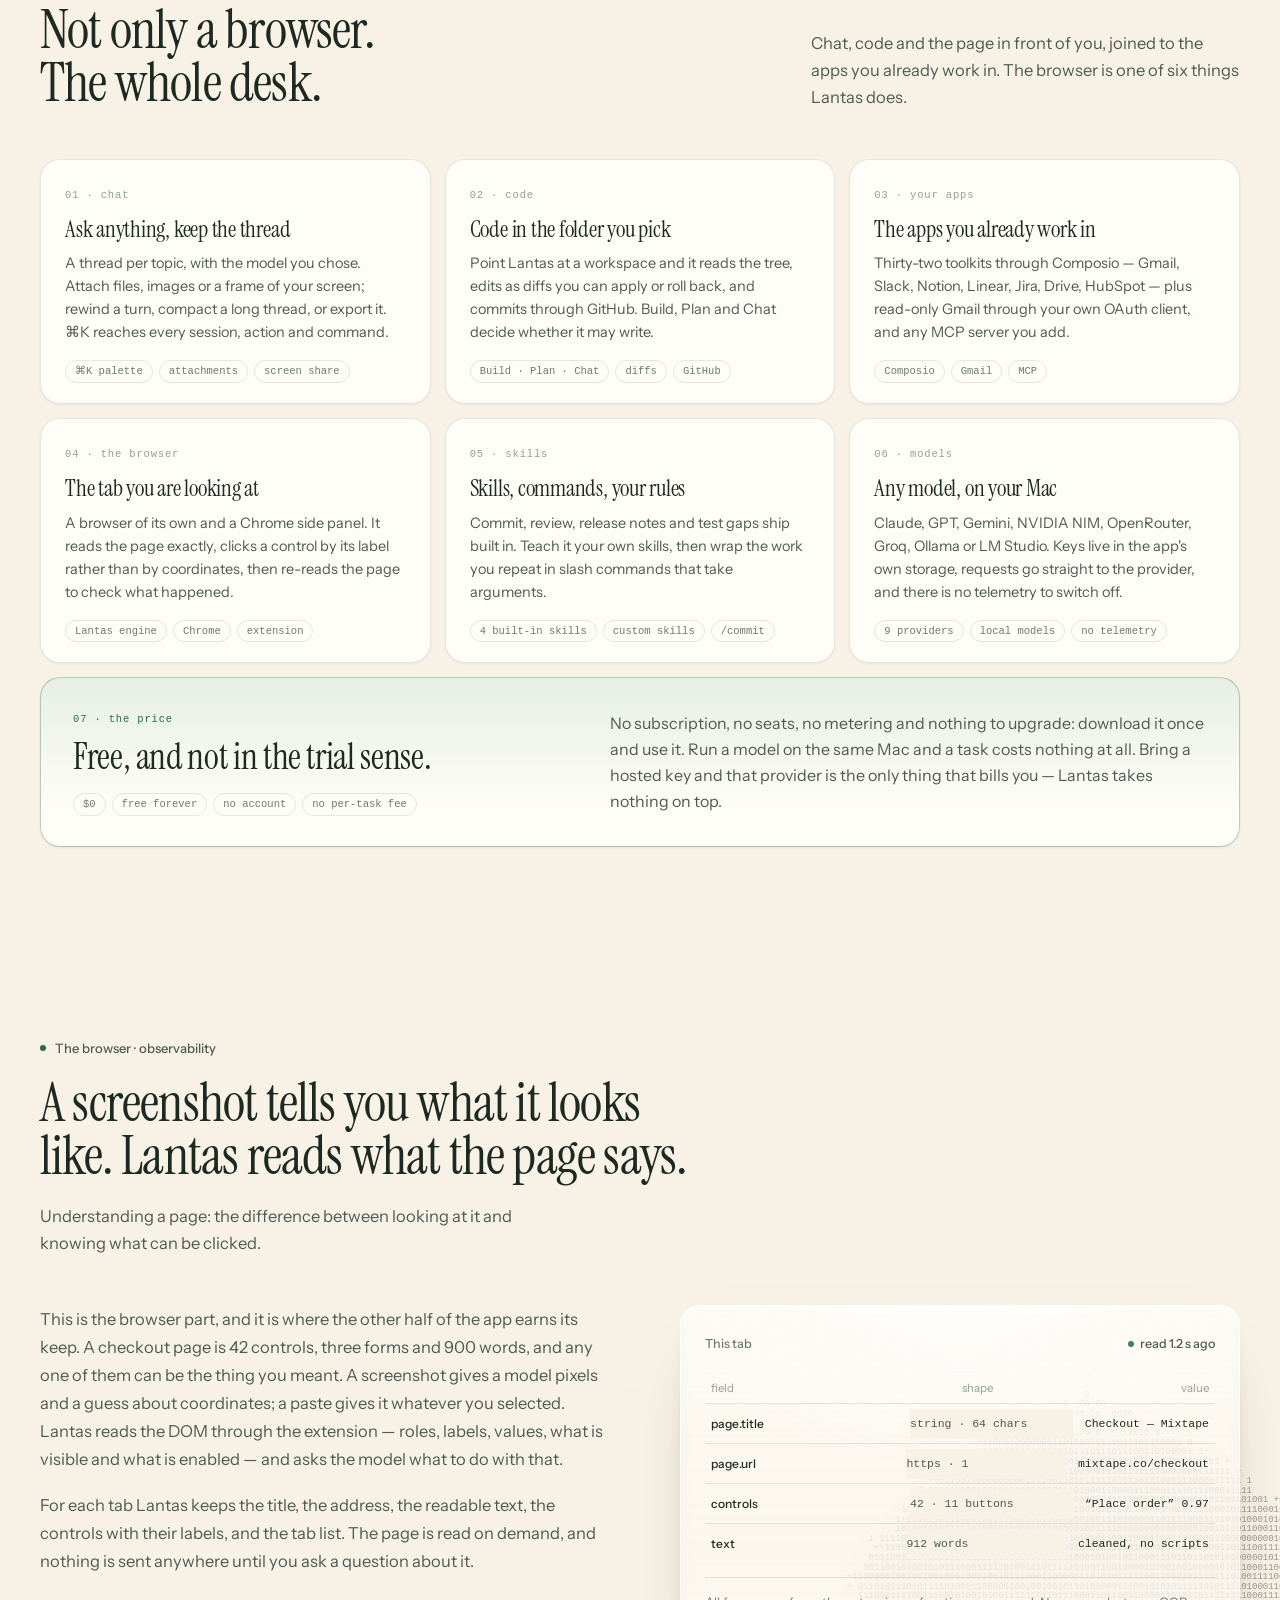
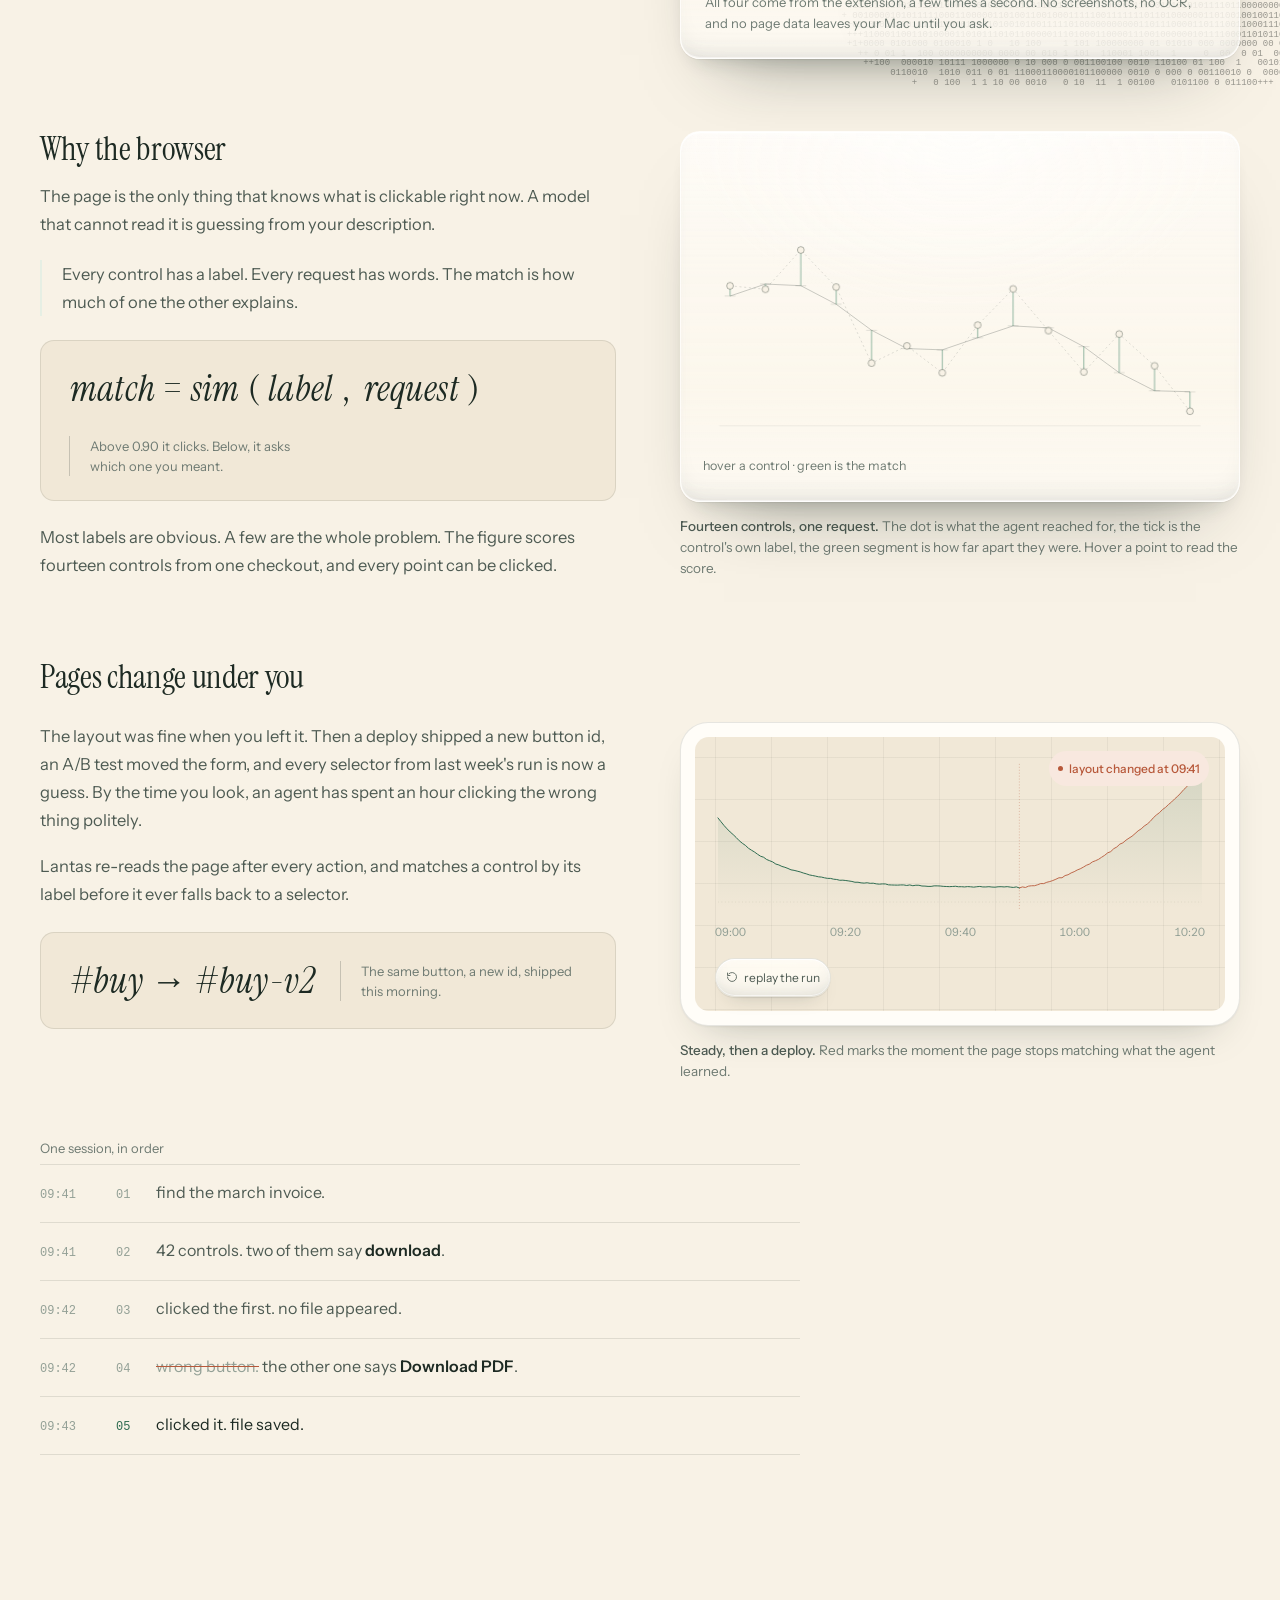
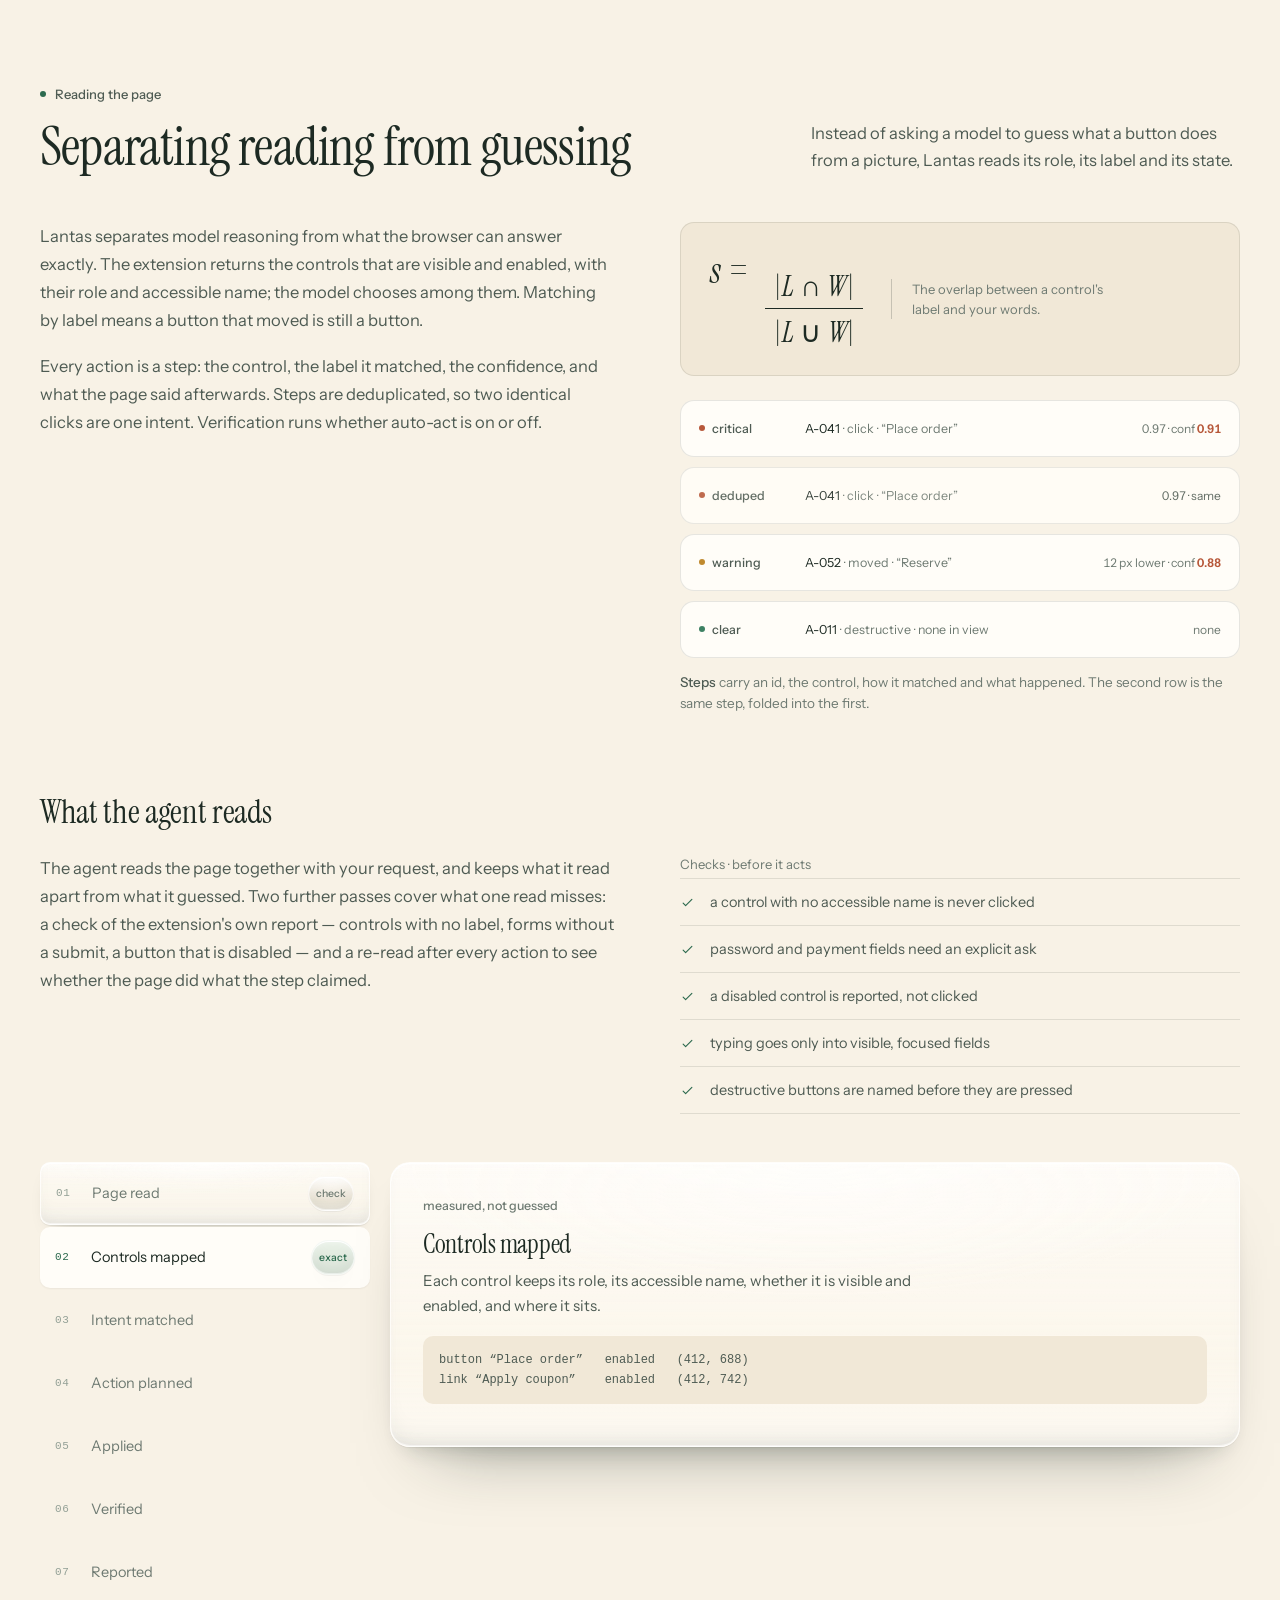
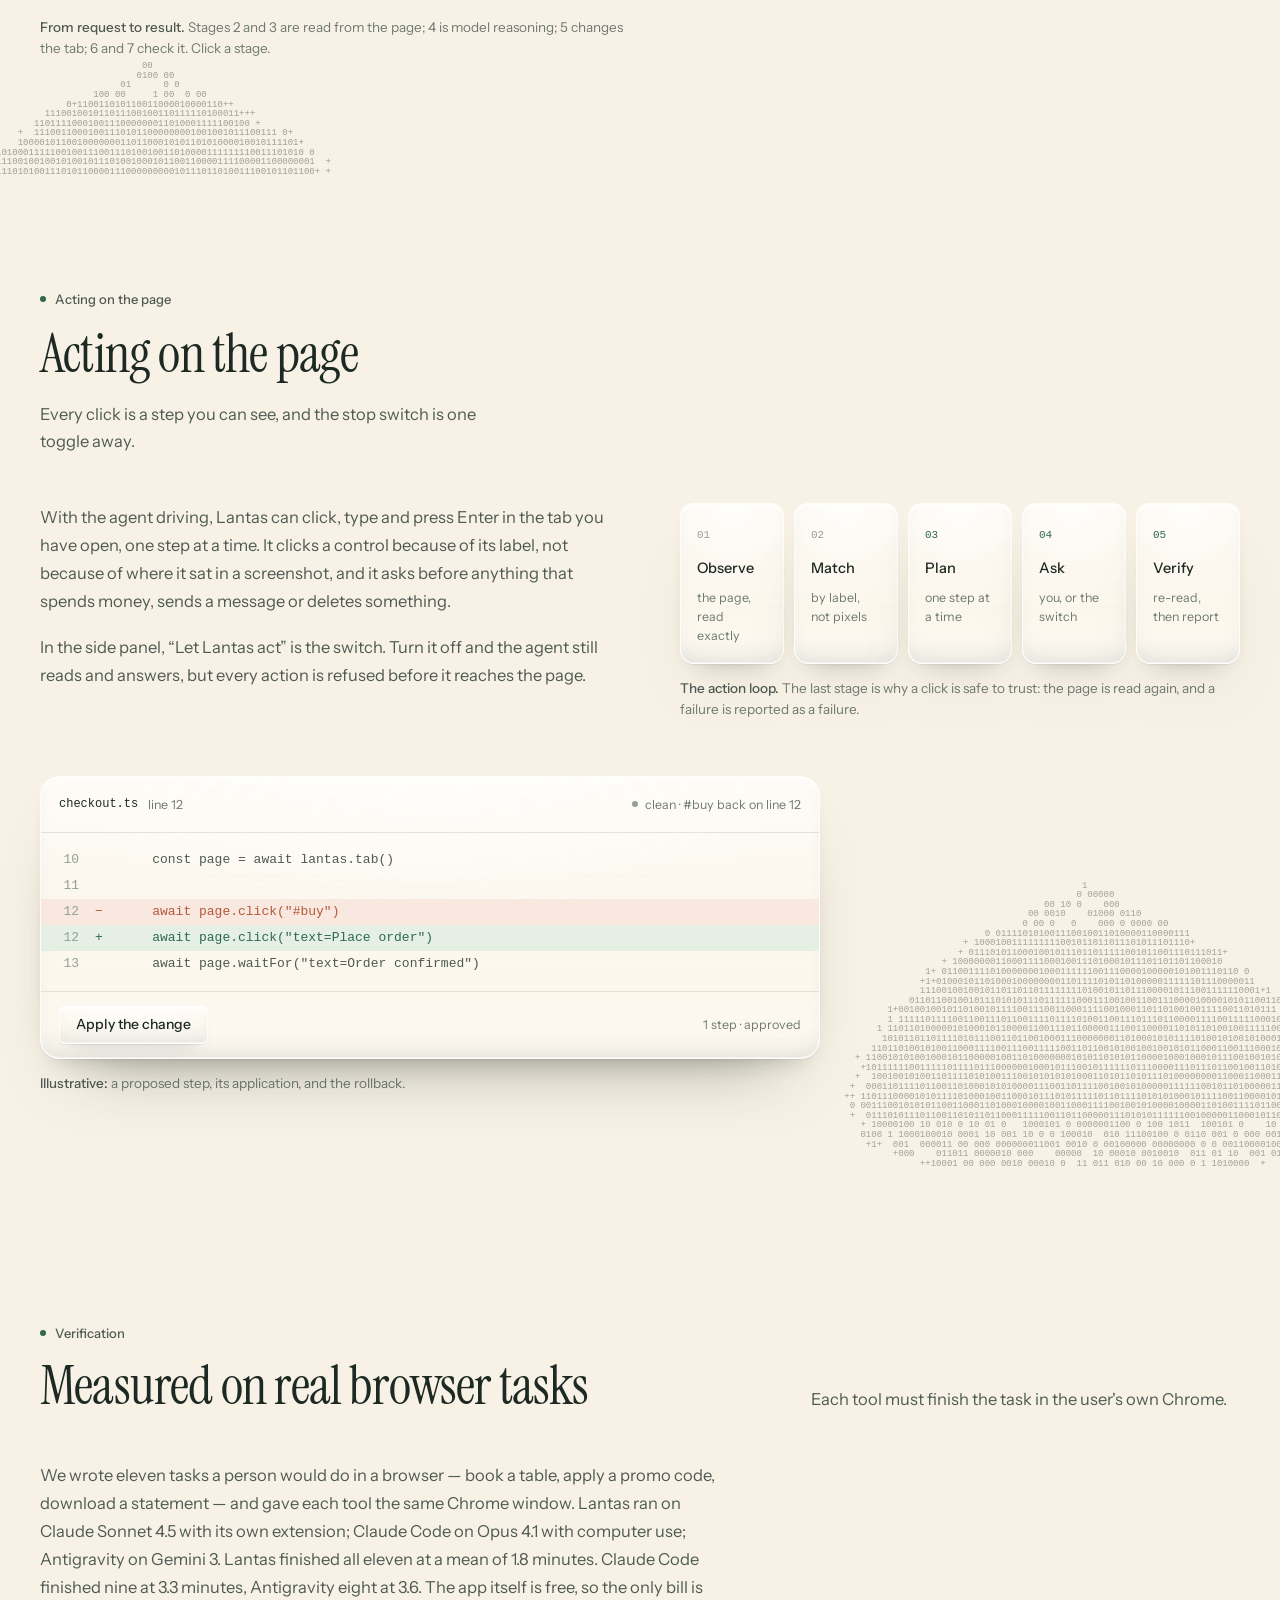
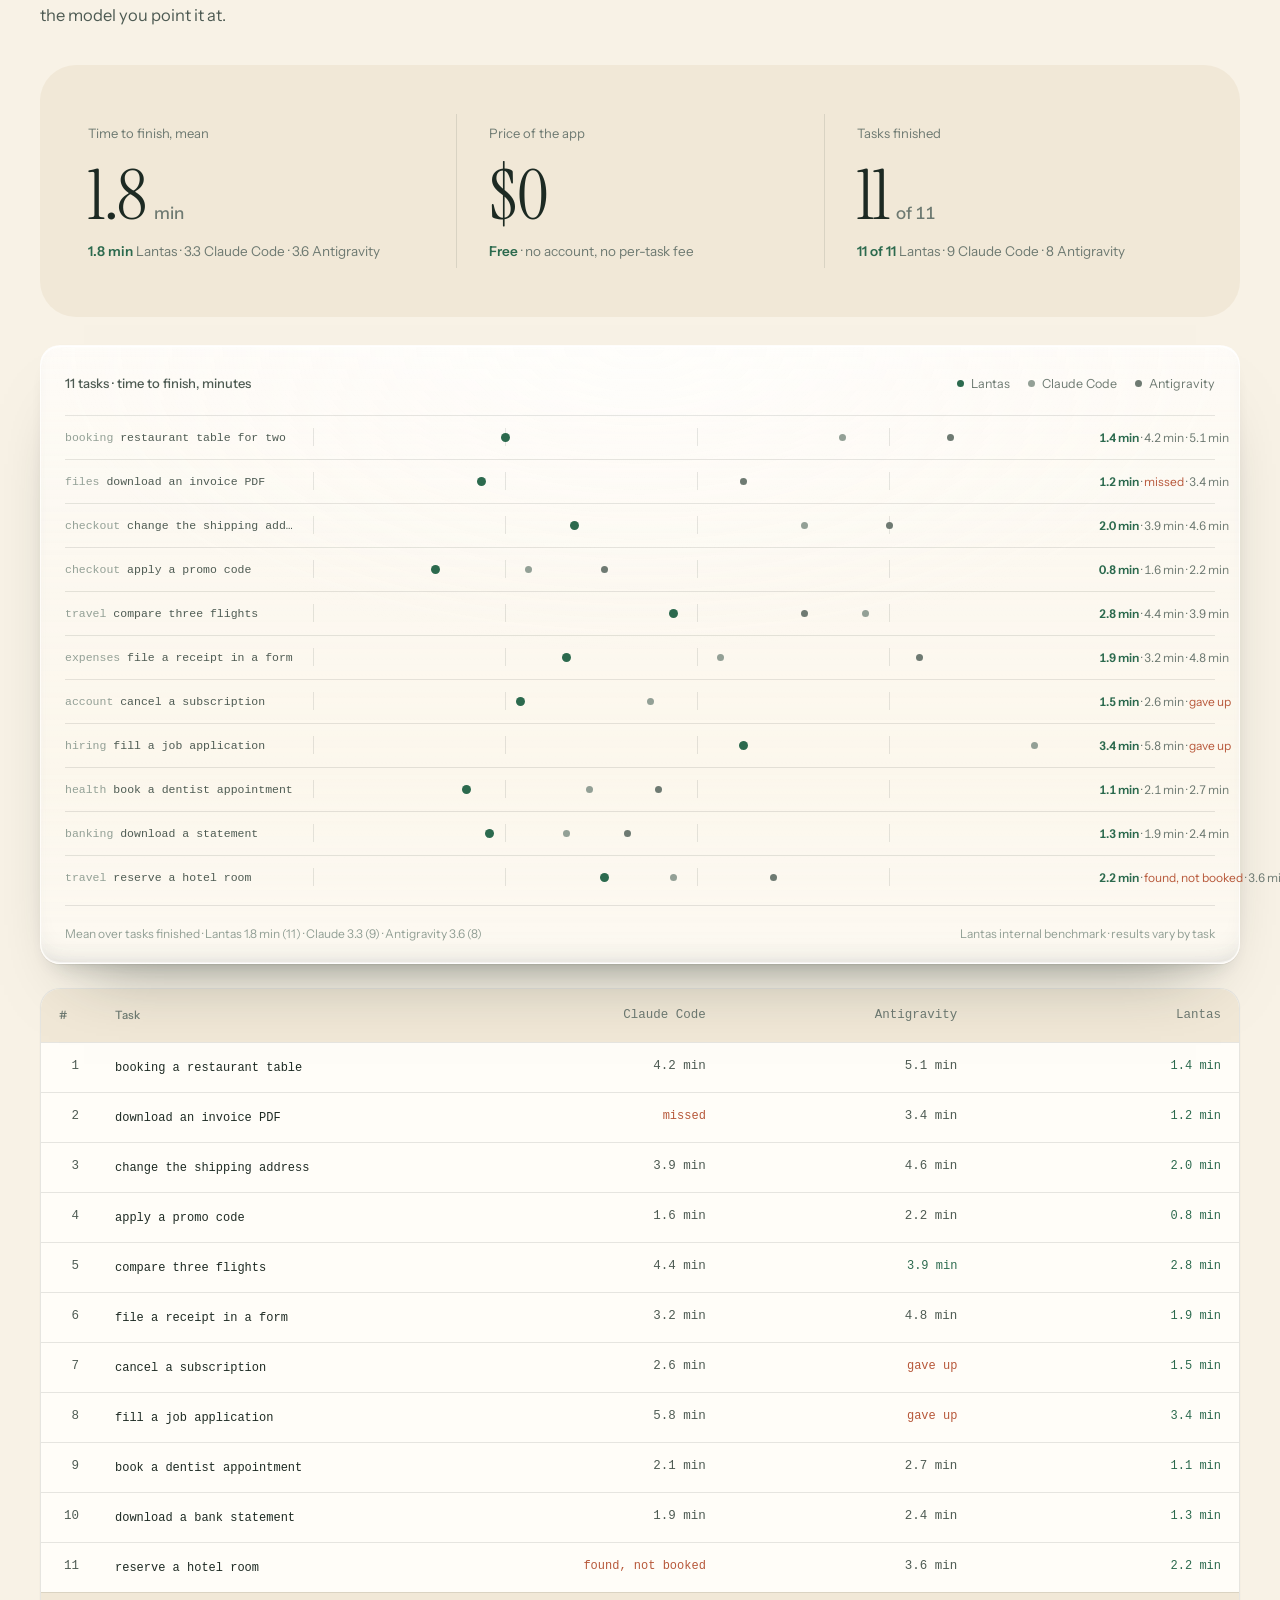
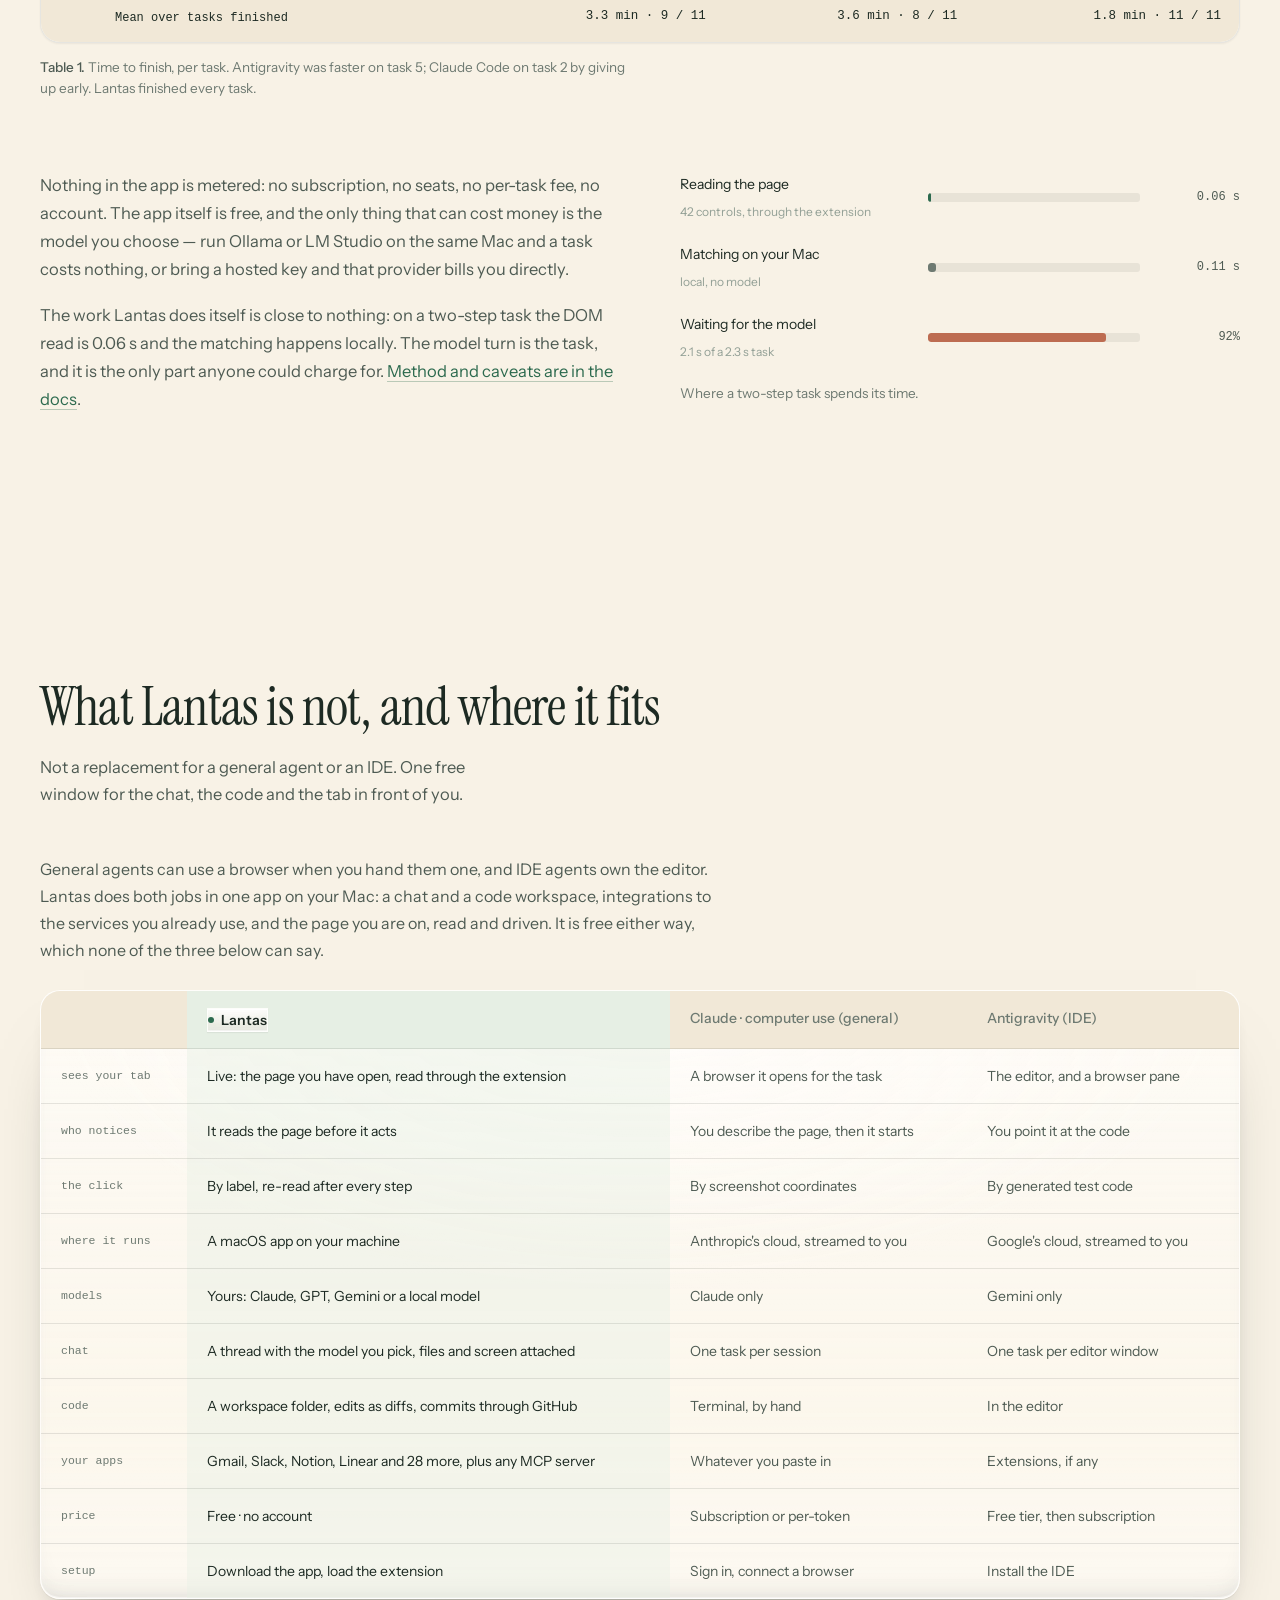
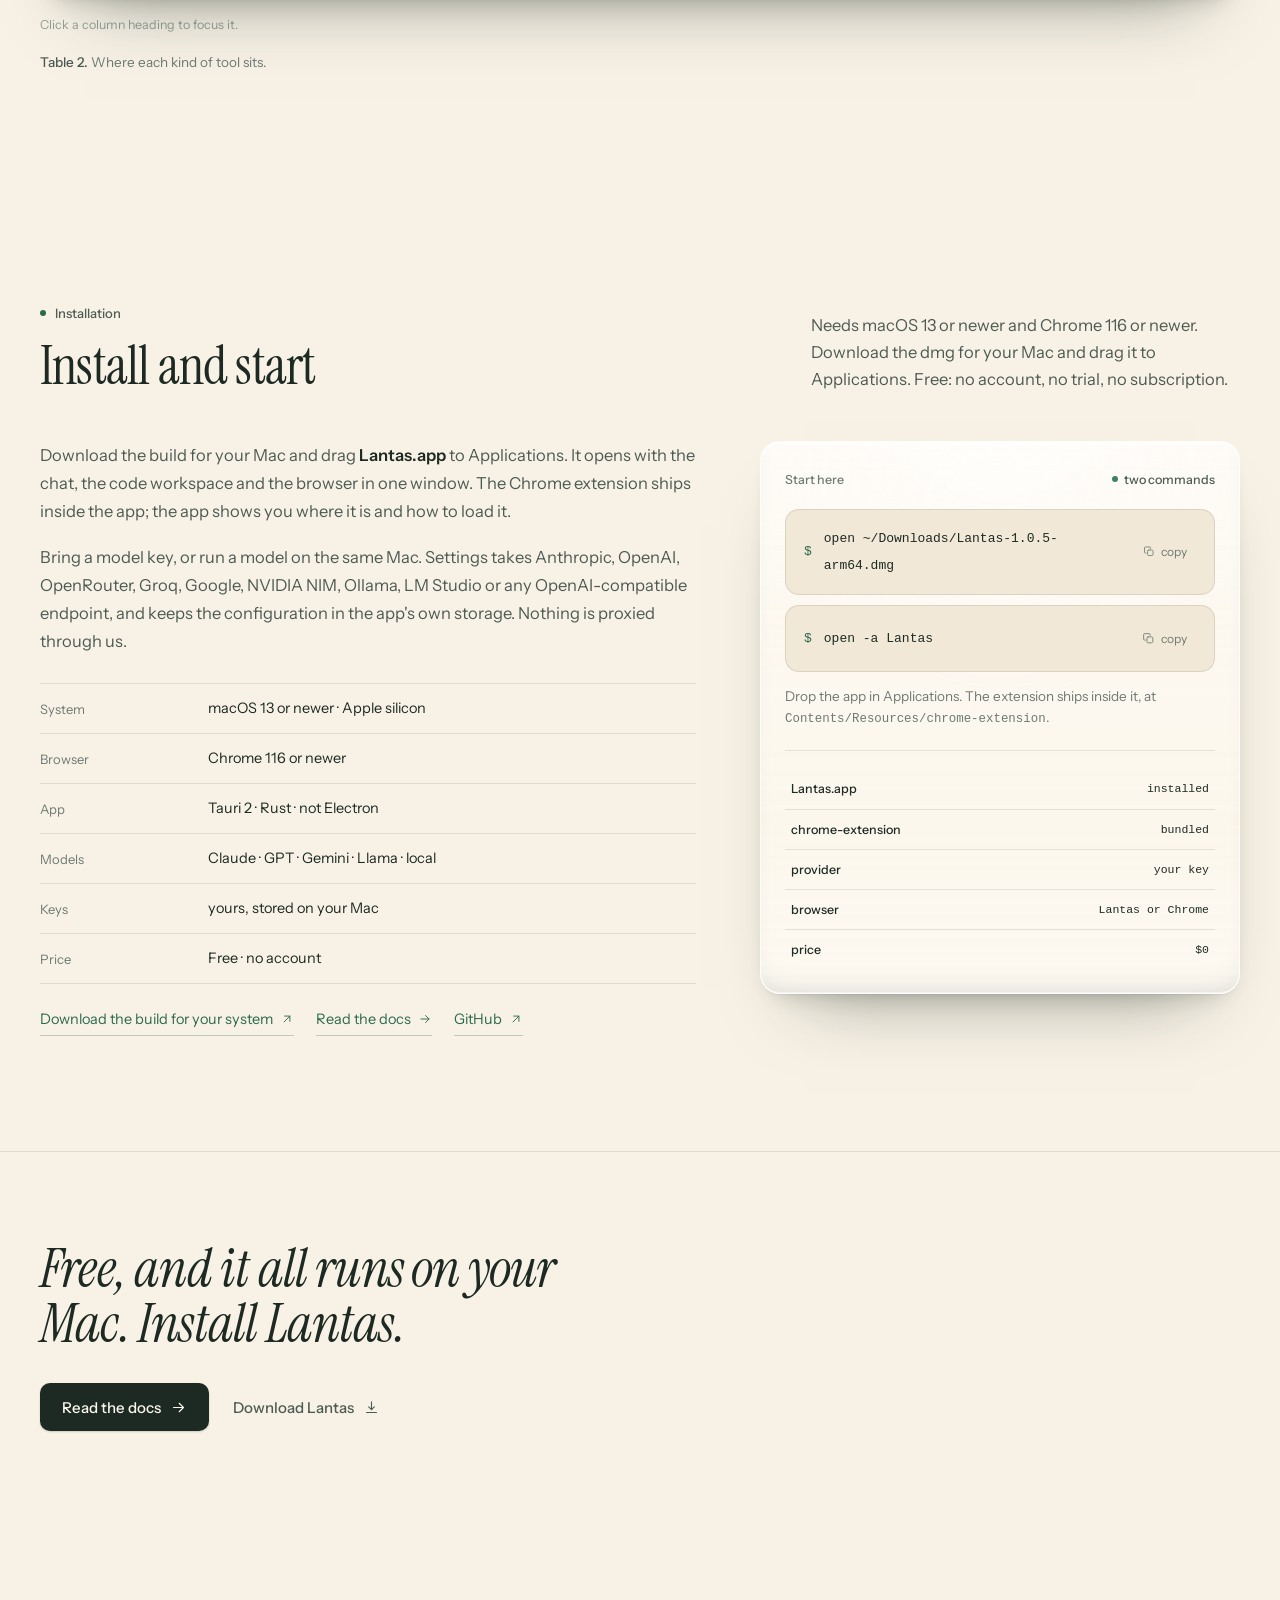
==== commit 7a2d1f17: "Point the download page at Lantas 1.0.5" ====
--- a/index.html
+++ b/index.html
@@ -854,8 +854,8 @@
           <div class="cmdblock">
             <div class="row">
               <span class="prompt">$</span>
-              <span>open ~/Downloads/Lantas-1.0.4-arm64.dmg</span>
-              <button class="cmd-copy" data-copy="open ~/Downloads/Lantas-1.0.4-arm64.dmg">
+              <span>open ~/Downloads/Lantas-1.0.5-arm64.dmg</span>
+              <button class="cmd-copy" data-copy="open ~/Downloads/Lantas-1.0.5-arm64.dmg">
                 <svg viewBox="0 0 24 24" fill="none" stroke="currentColor" stroke-width="1.6" stroke-linecap="round" stroke-linejoin="round"><rect x="9" y="9" width="11" height="11" rx="2.5"/><path d="M6 15H5a2 2 0 0 1-2-2V5a2 2 0 0 1 2-2h8a2 2 0 0 1 2 2v1"/></svg>
                 <span class="label">copy</span>
               </button>
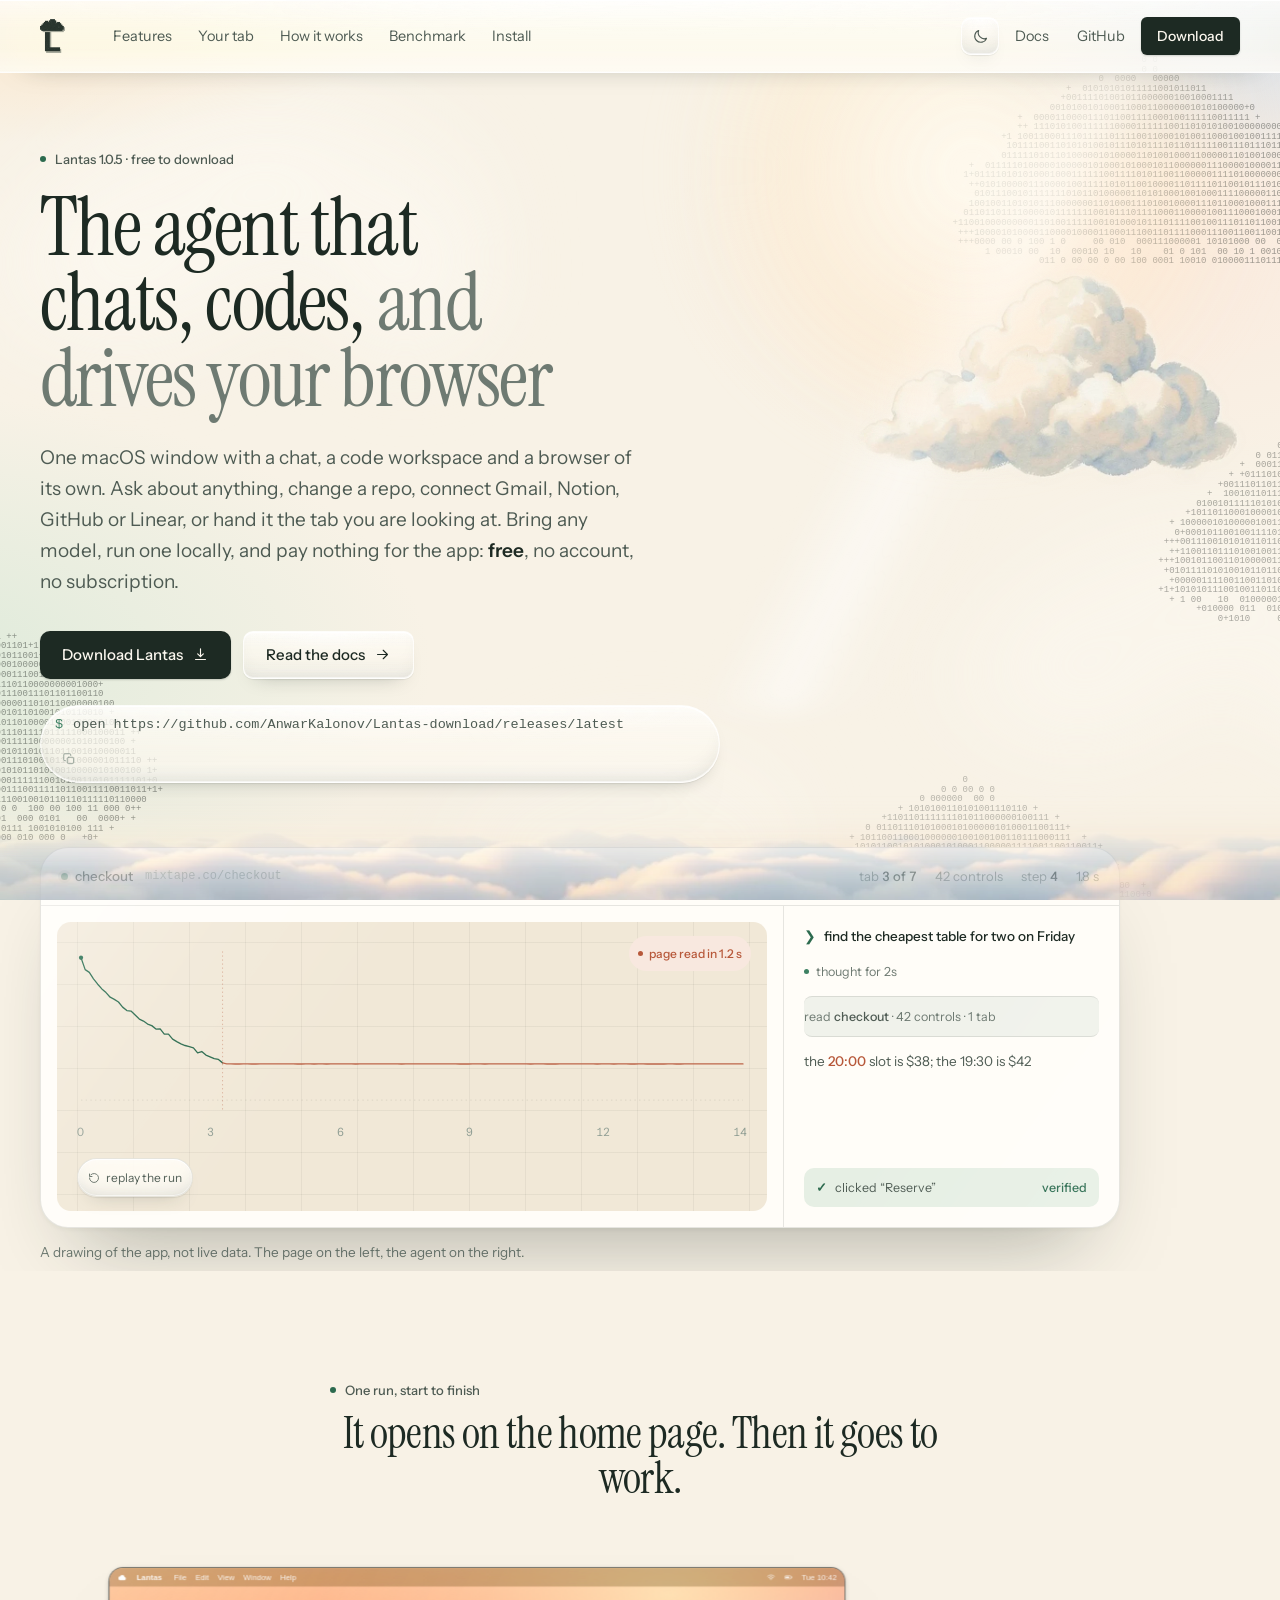
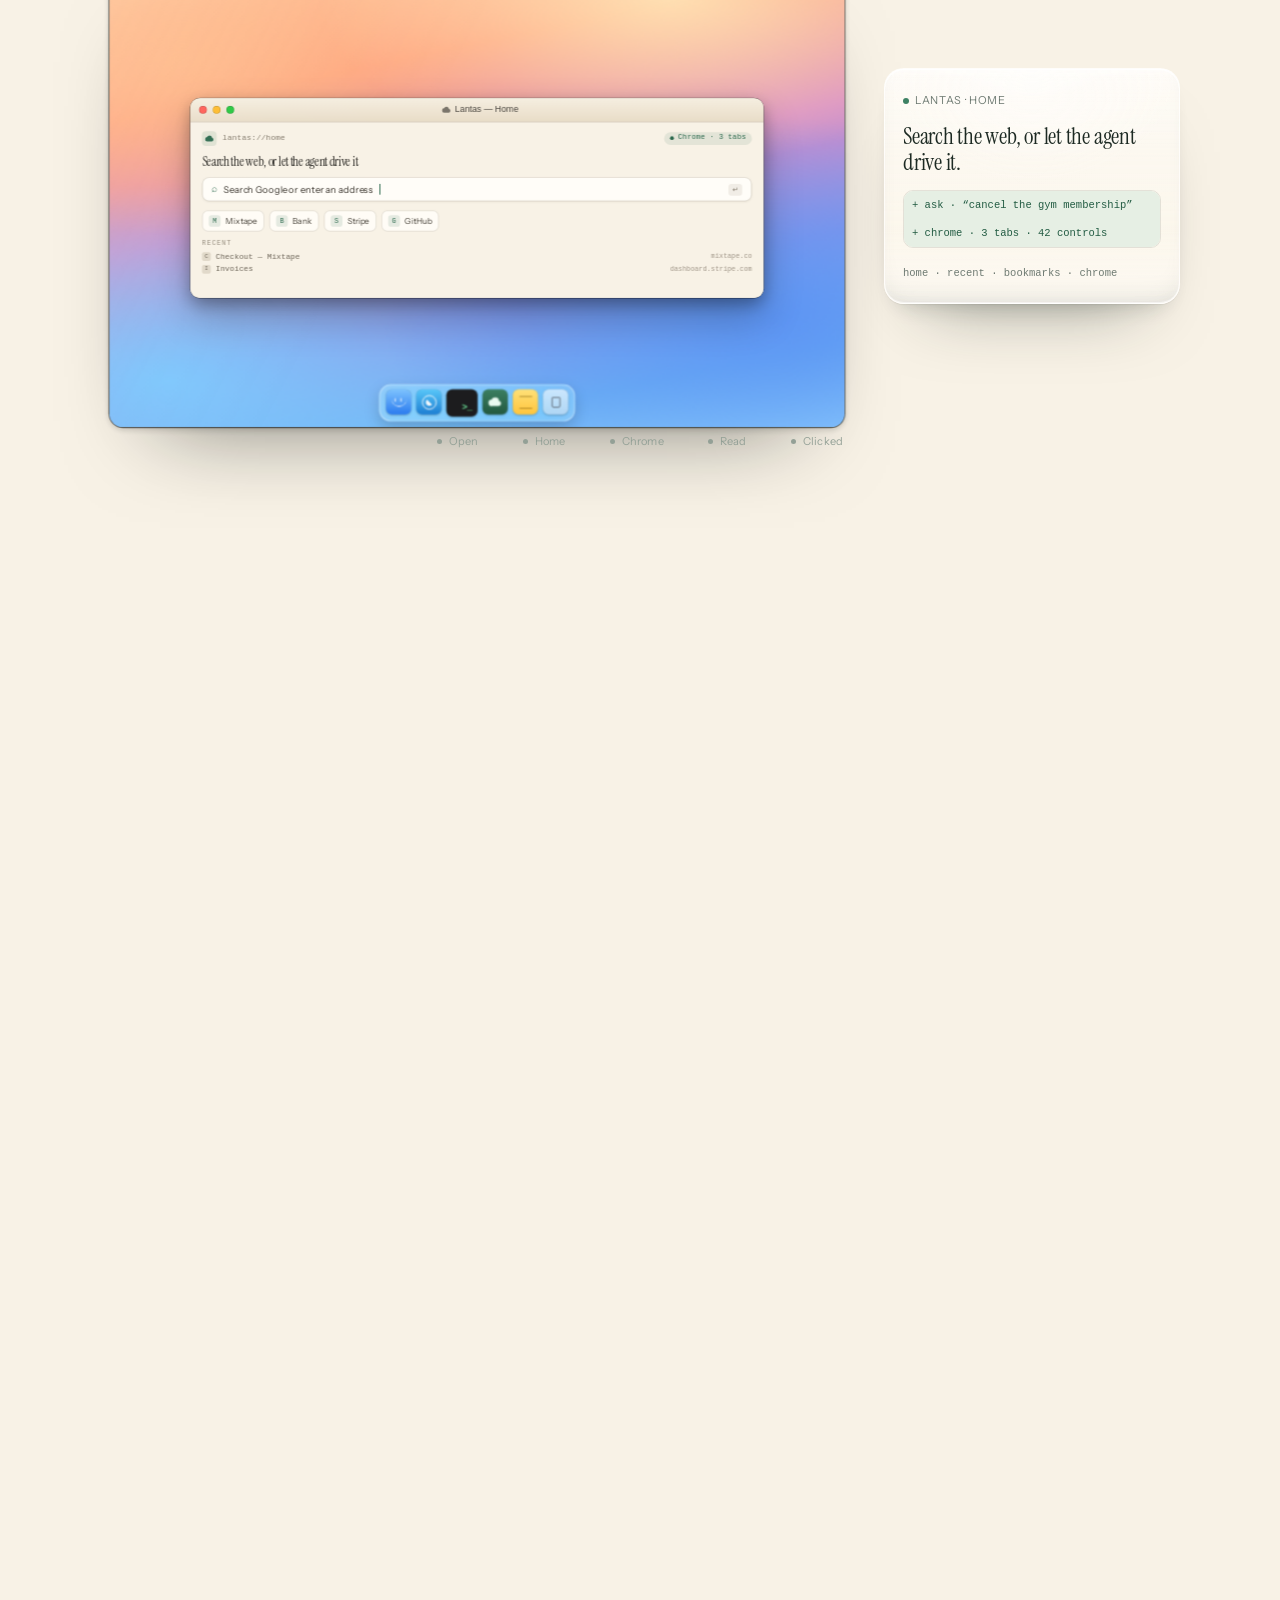
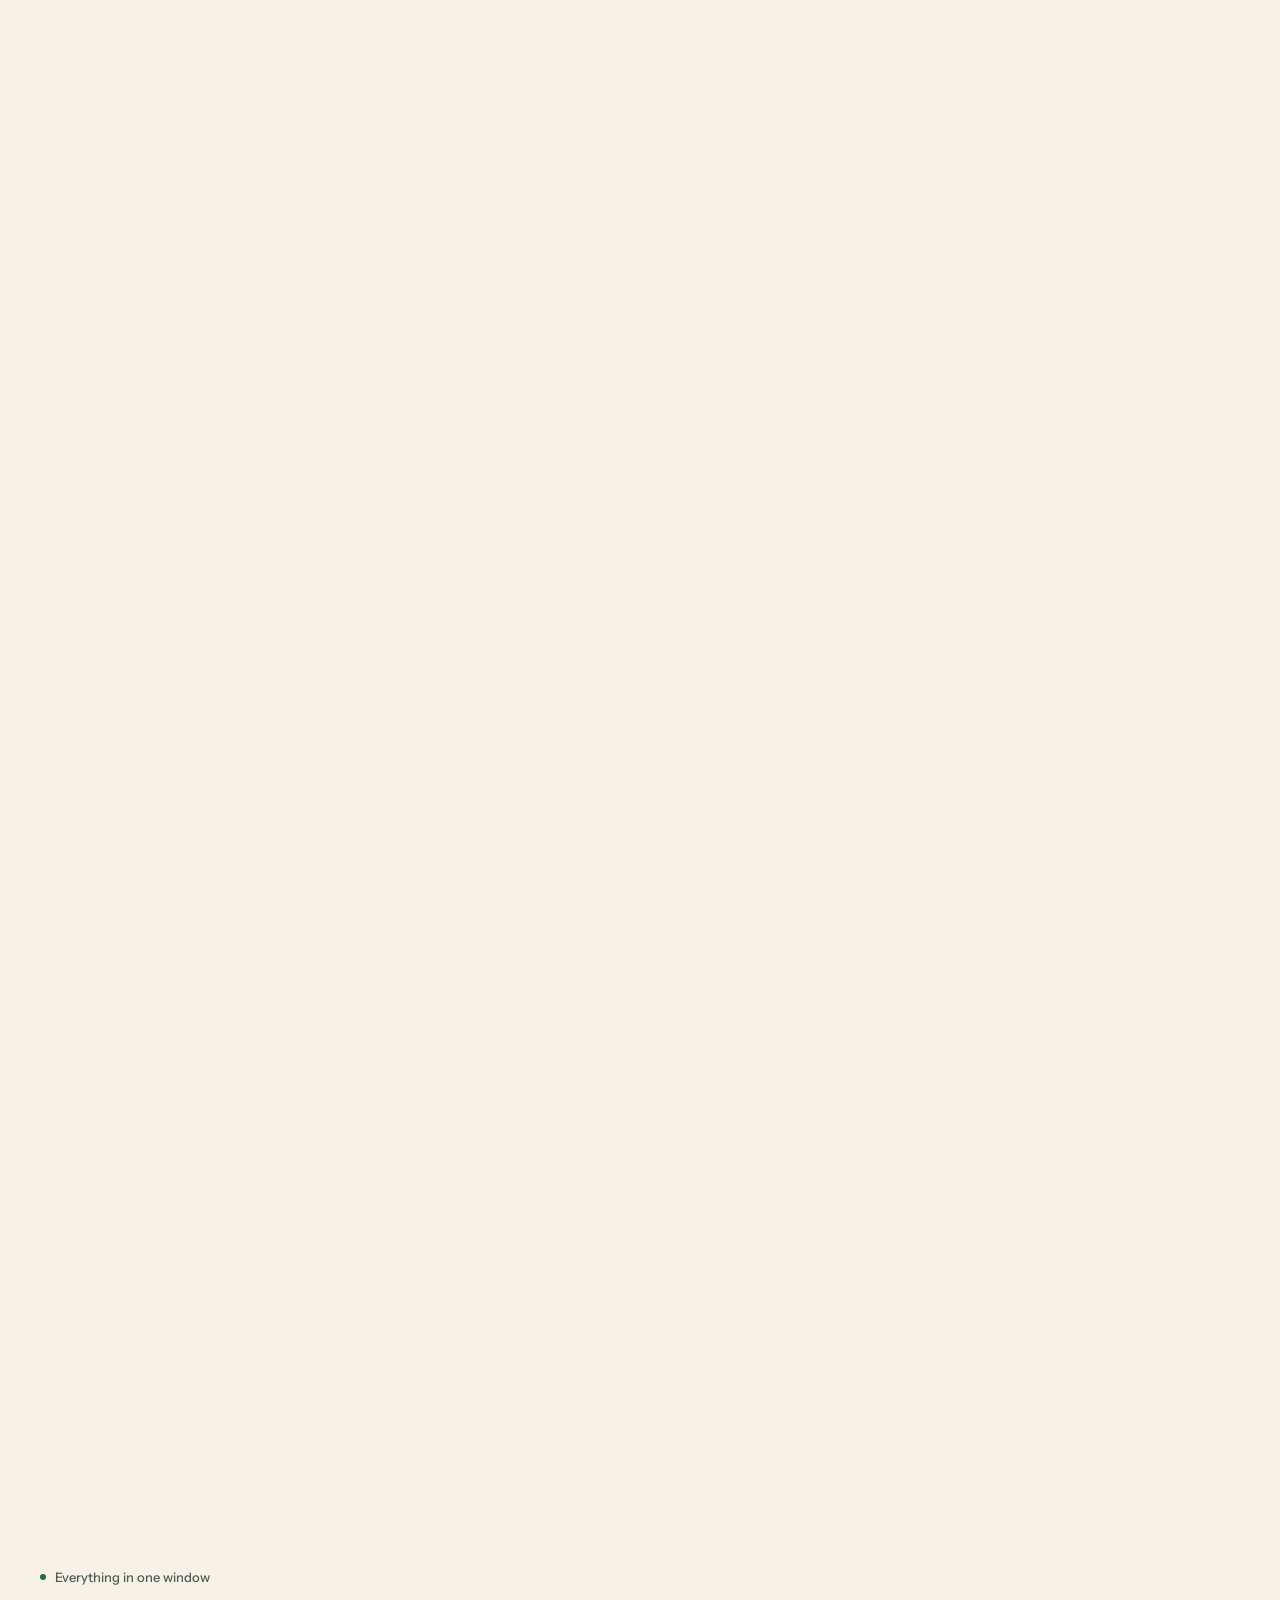
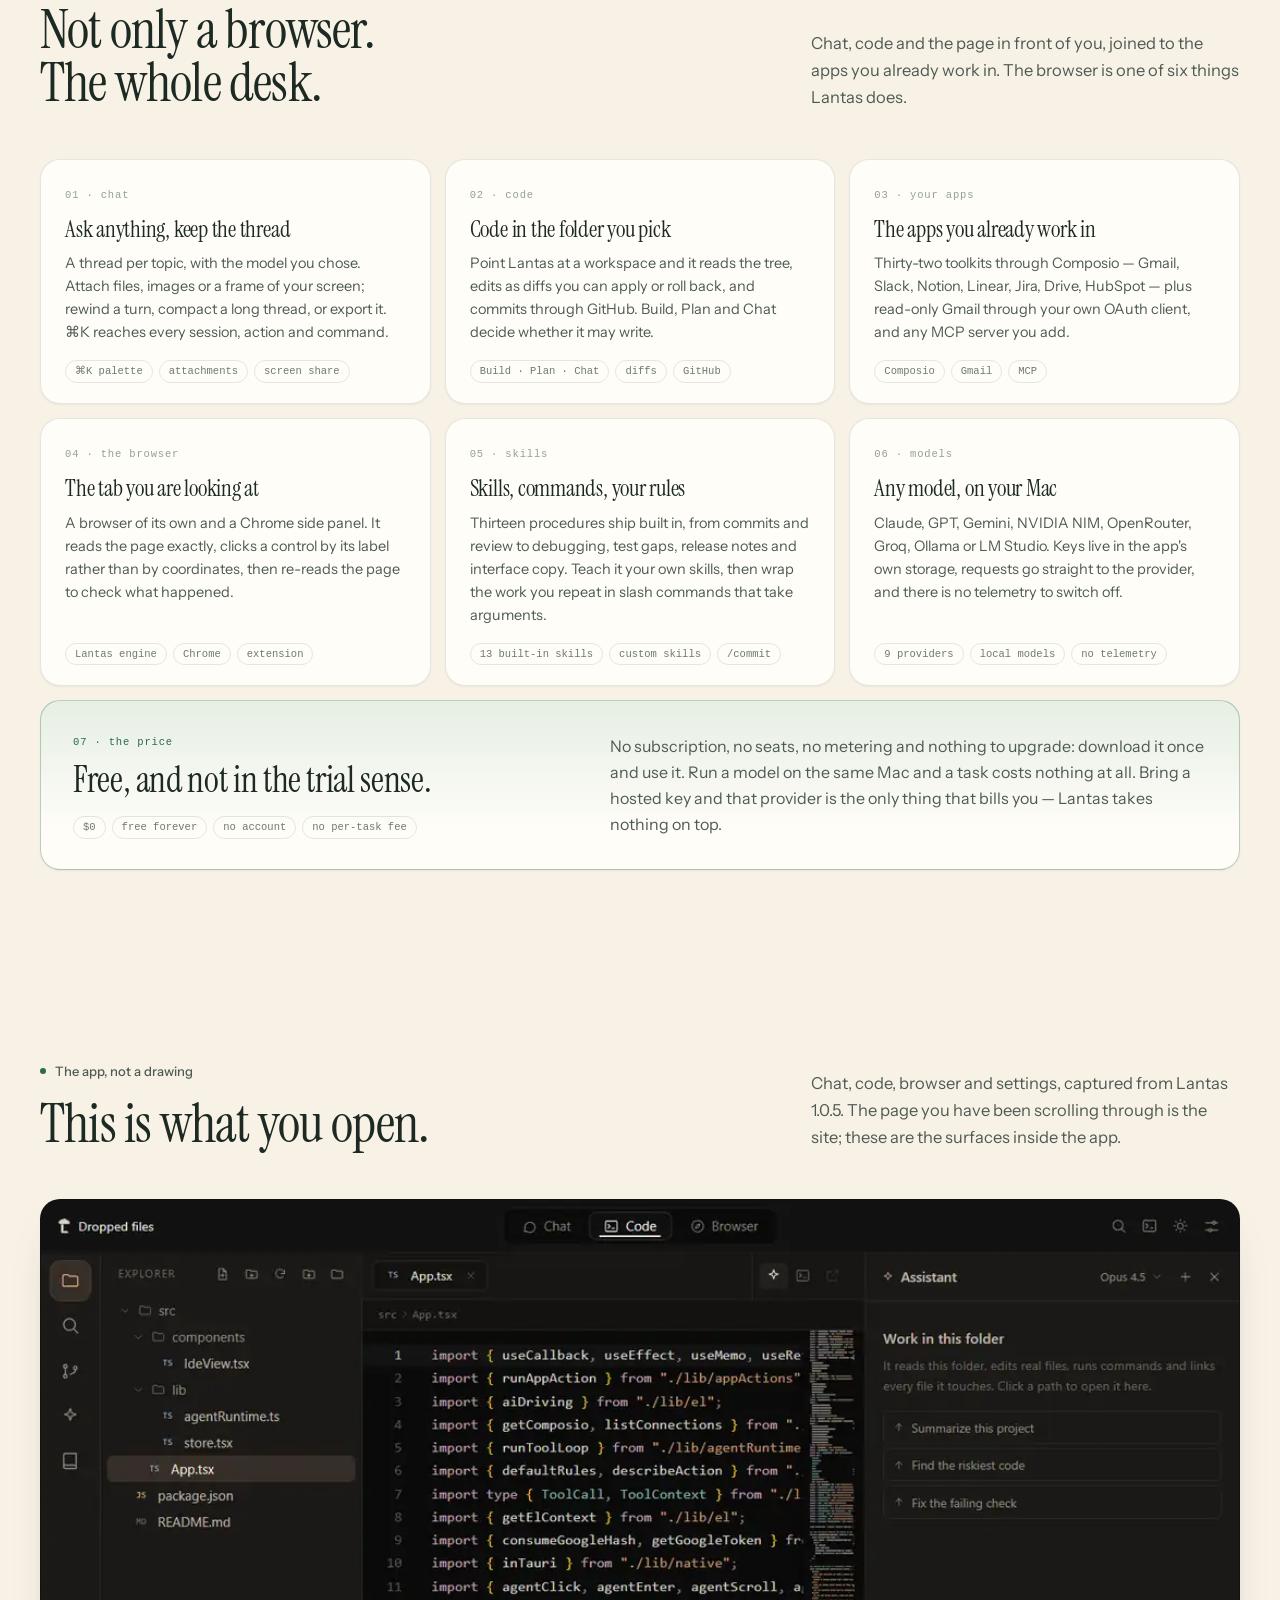
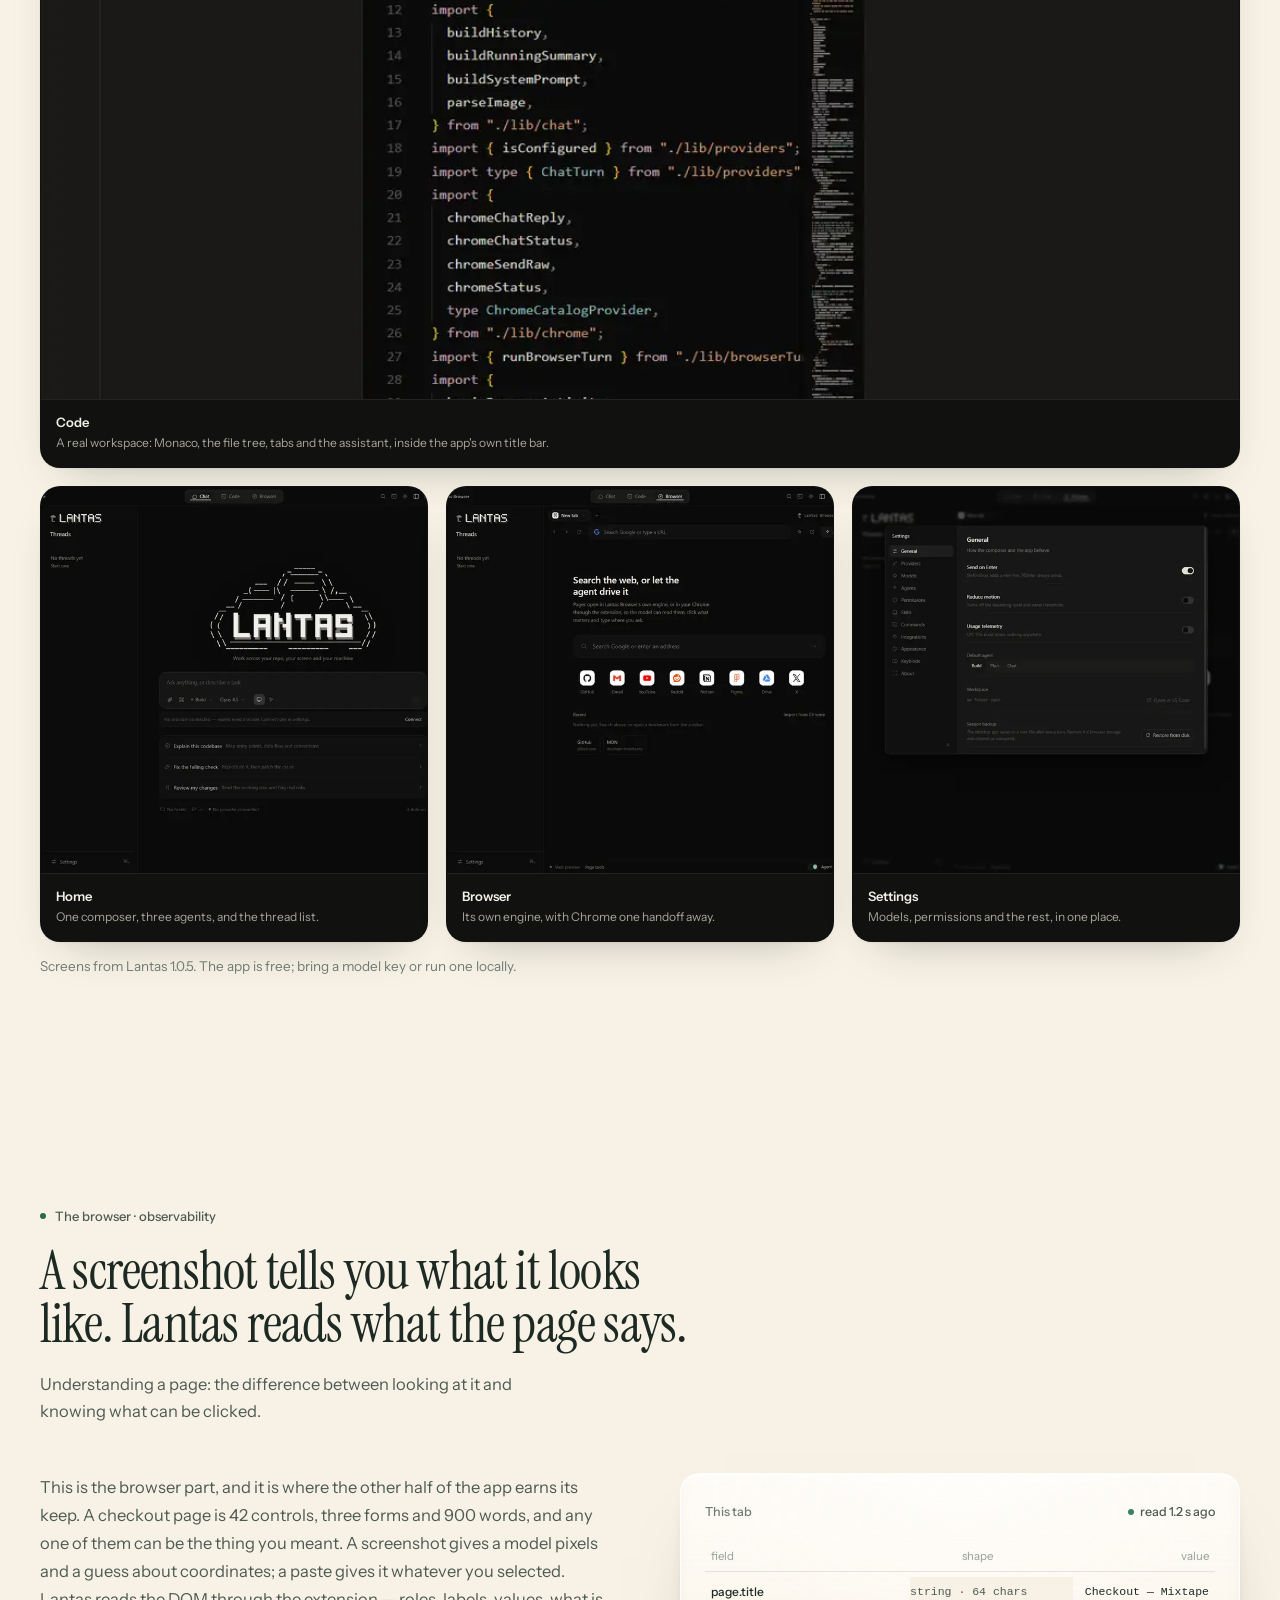
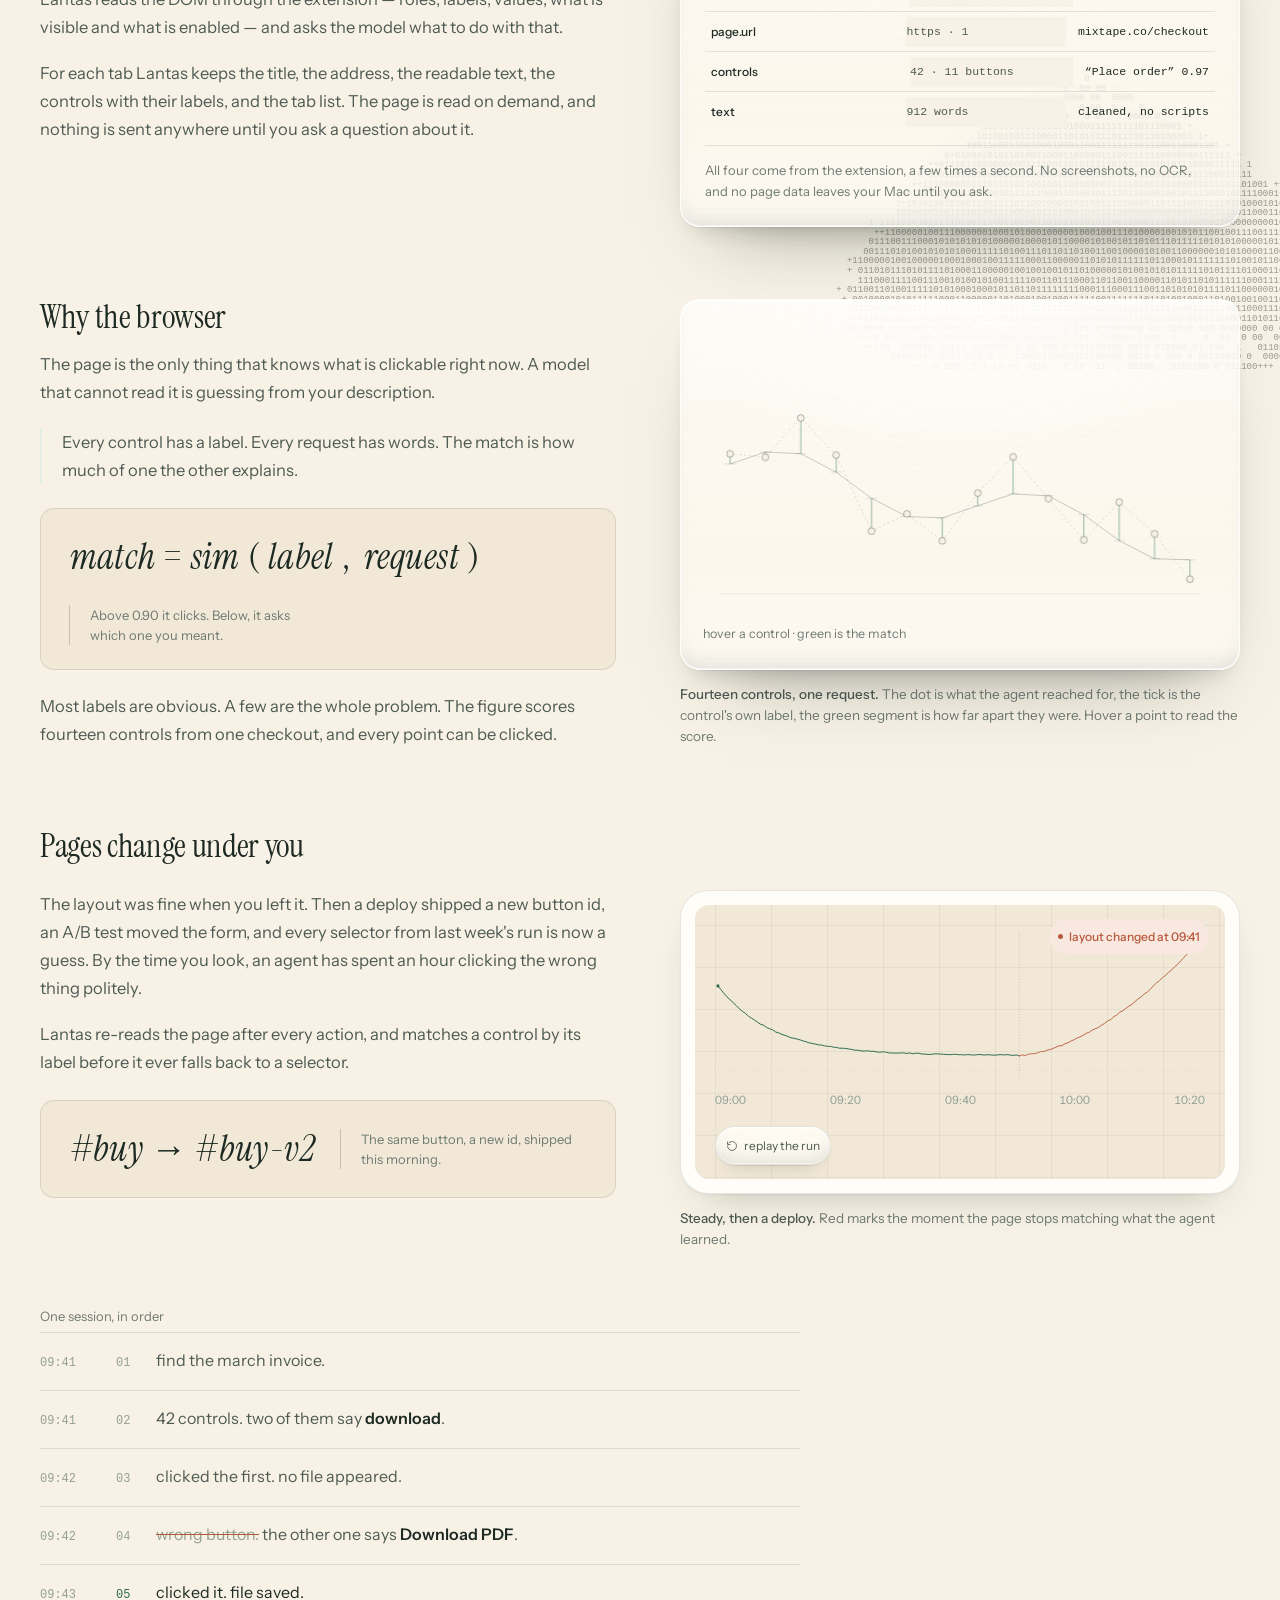
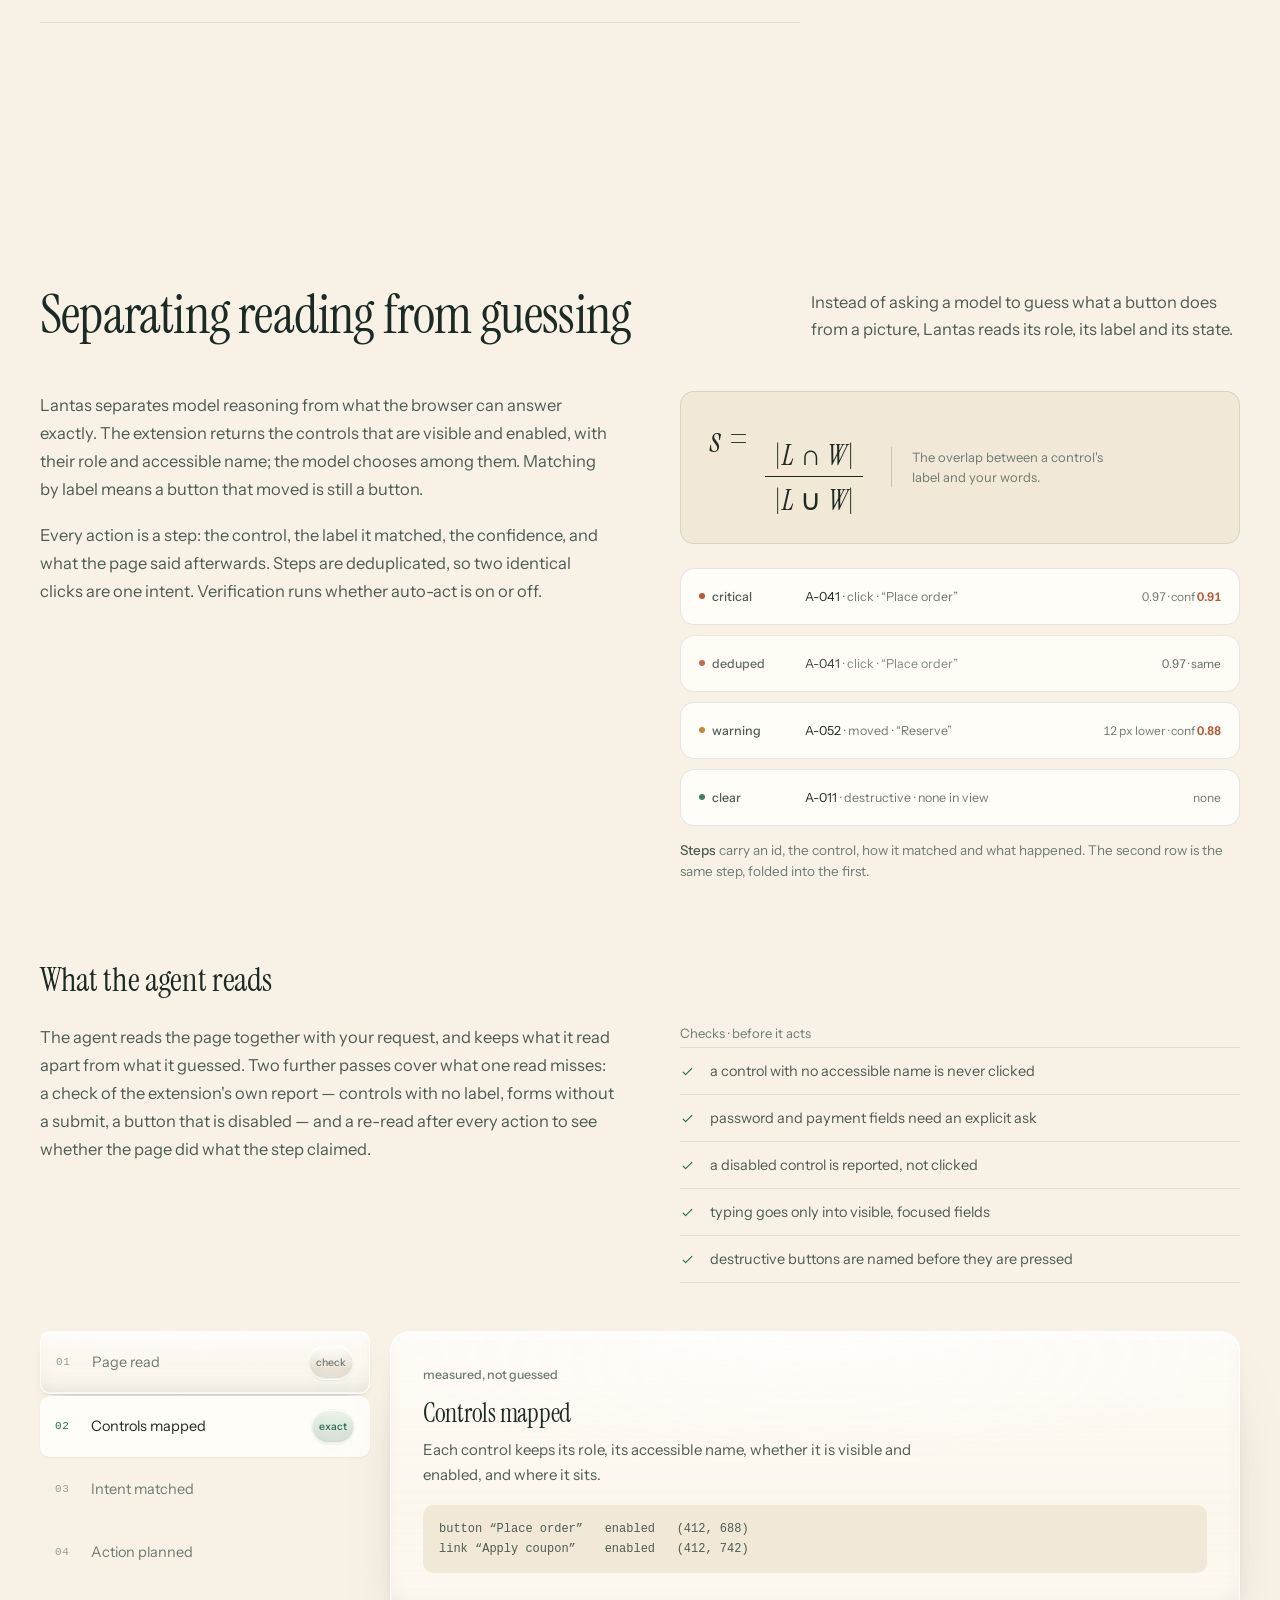
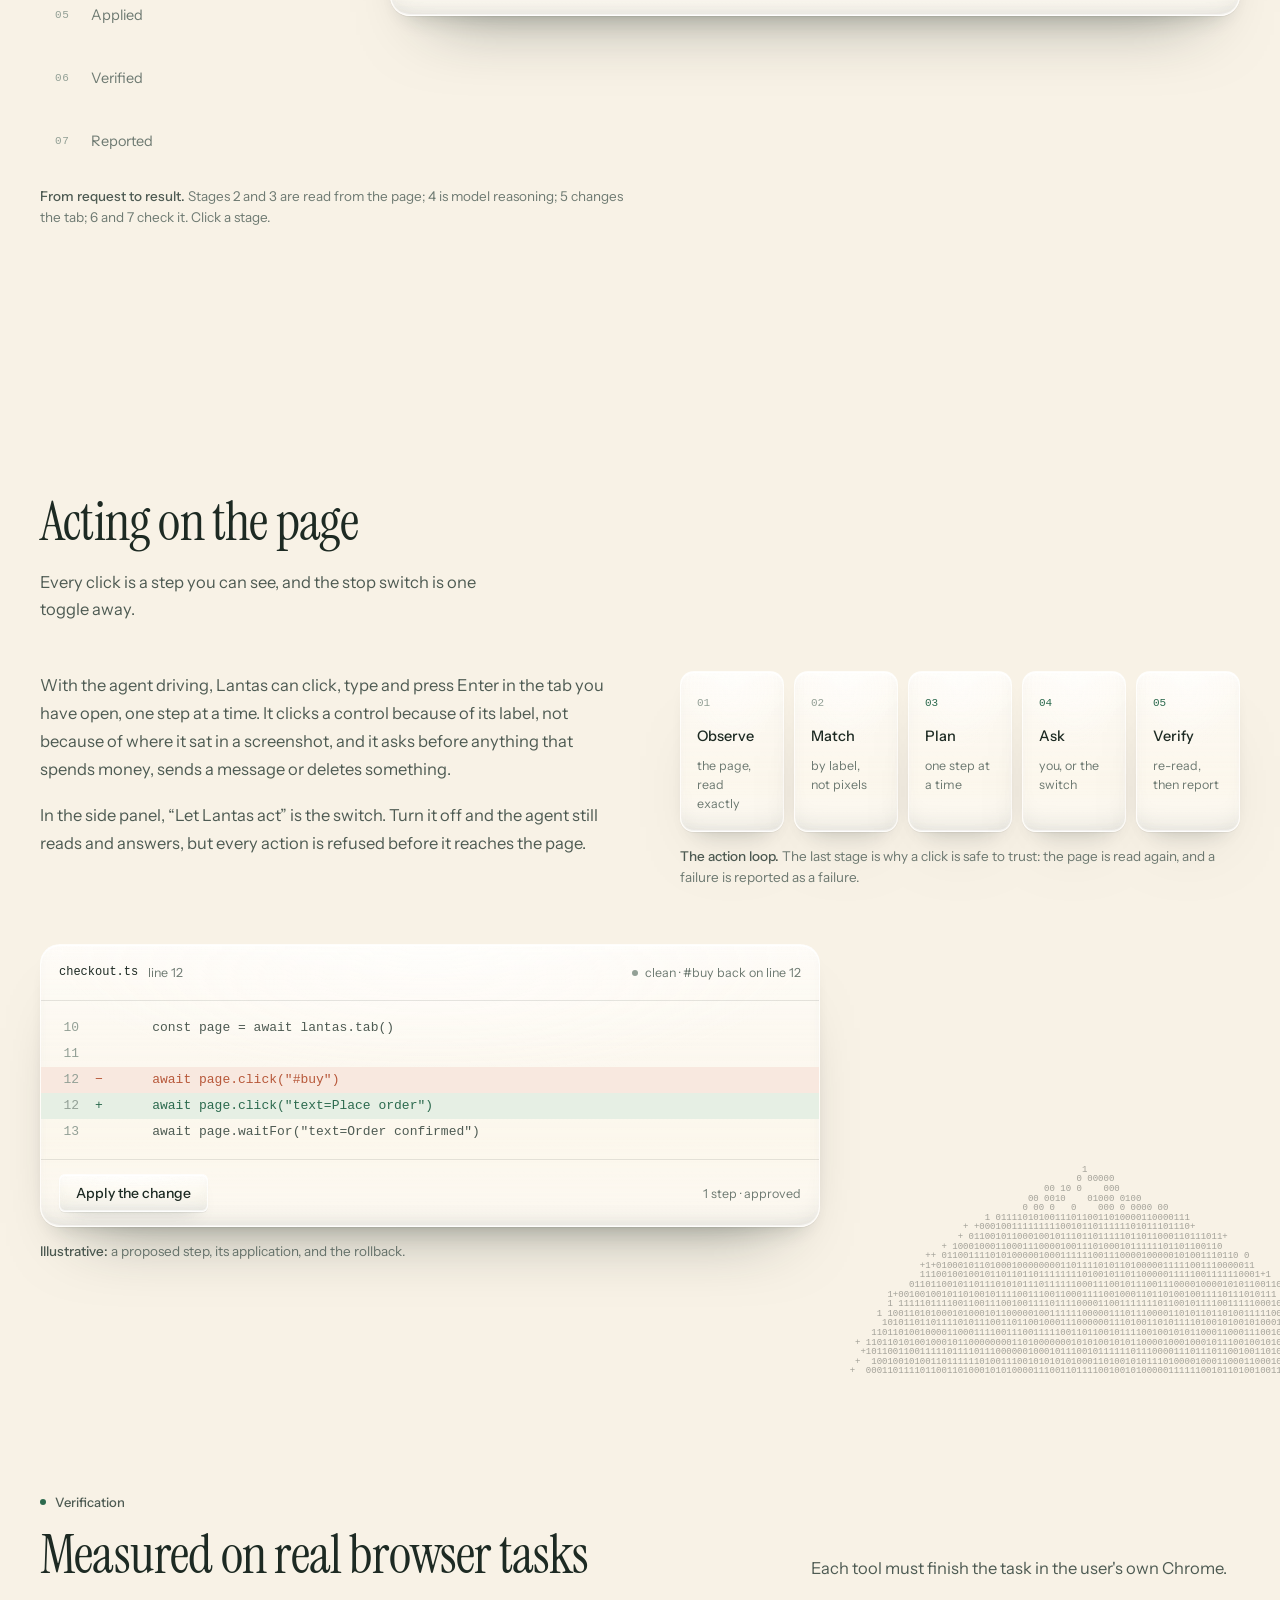
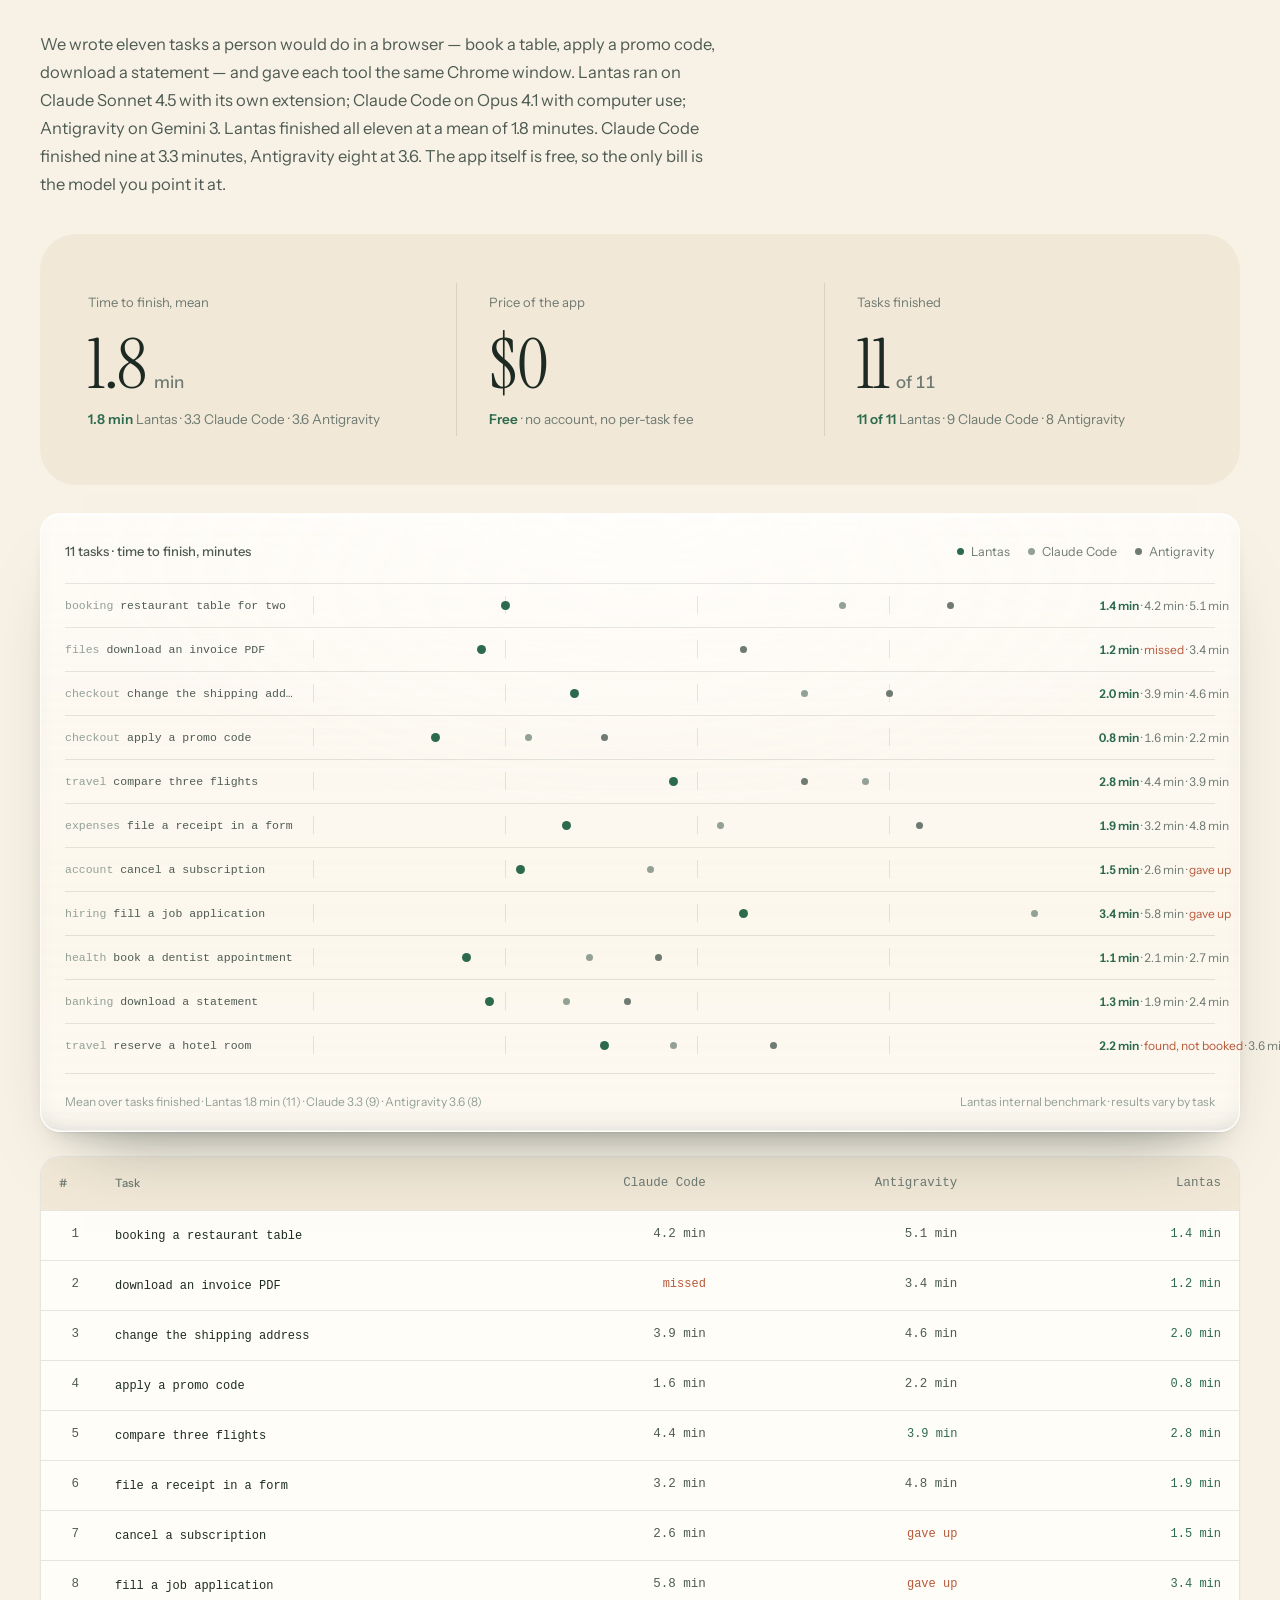
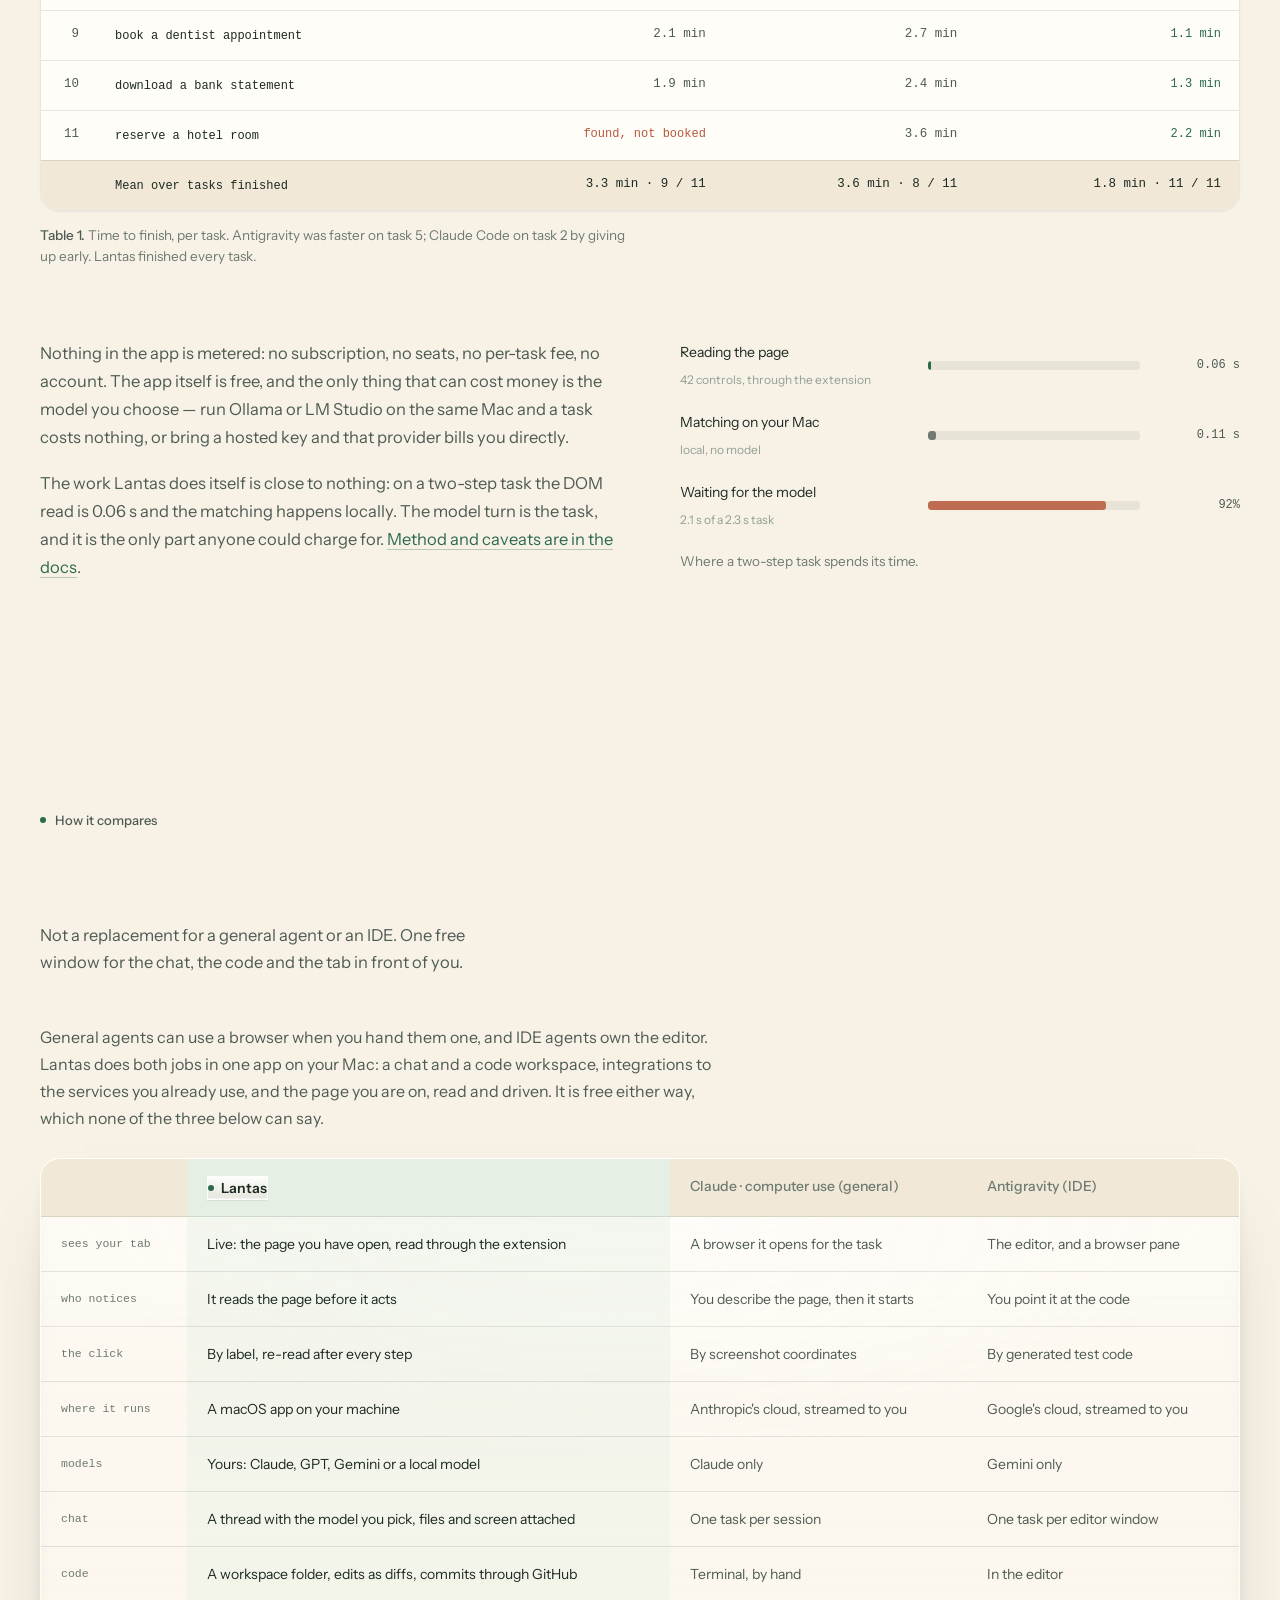
==== commit 0d96dbc9: "Update the website for Lantas 1.0.5" ====
--- a/index.html
+++ b/index.html
@@ -12,6 +12,7 @@
 <link rel="preconnect" href="https://fonts.gstatic.com" crossorigin>
 <link href="https://fonts.googleapis.com/css2?family=Instrument+Sans:wght@400;500;600&family=Instrument+Serif:ital@0;1&display=swap" rel="stylesheet">
 <link rel="stylesheet" href="assets/site.css">
+<link rel="stylesheet" href="assets/app-shots.css">
 <script>try{var t=localStorage.getItem("lantas-theme")||(matchMedia("(prefers-color-scheme: dark)").matches?"dark":"light");document.documentElement.dataset.theme=t;}catch(e){}</script>
 </head>
 <body>
@@ -76,7 +77,7 @@
 
   <div class="wrap">
     <div class="hero-copy">
-      <p class="eyebrow" data-reveal><span class="dot"></span>Lantas 1.0 · free to download</p>
+      <p class="eyebrow" data-reveal><span class="dot"></span>Lantas 1.0.5 · free to download</p>
 
       <h1 data-reveal style="--d:70ms">The agent that chats, codes, <span class="soft">and drives your browser</span></h1>
 
@@ -287,8 +288,8 @@
       <article class="feat">
         <p class="n">05 · skills</p>
         <h3>Skills, commands, your rules</h3>
-        <p>Commit, review, release notes and test gaps ship built in. Teach it your own skills, then wrap the work you repeat in slash commands that take arguments.</p>
-        <div class="tags"><span>4 built-in skills</span><span>custom skills</span><span>/commit</span></div>
+        <p>Thirteen procedures ship built in, from commits and review to debugging, test gaps, release notes and interface copy. Teach it your own skills, then wrap the work you repeat in slash commands that take arguments.</p>
+        <div class="tags"><span>13 built-in skills</span><span>custom skills</span><span>/commit</span></div>
       </article>
 
       <article class="feat">
@@ -307,6 +308,39 @@
       </div>
       <p>No subscription, no seats, no metering and nothing to upgrade: download it once and use it. Run a model on the same Mac and a task costs nothing at all. Bring a hosted key and that provider is the only thing that bills you — Lantas takes nothing on top.</p>
     </article>
+  </div>
+</section>
+
+<!-- the actual app -->
+<section class="sec" id="app">
+  <div class="wrap">
+    <header class="sec-head sec-head--wide">
+      <div>
+        <p class="eyebrow" data-reveal><span class="dot"></span>The app, not a drawing</p>
+        <h2 data-reveal style="--d:60ms;margin-top:18px">This is what you open.</h2>
+      </div>
+      <p class="dek" data-reveal style="--d:120ms">Chat, code, browser and settings, captured from Lantas 1.0.5. The page you have been scrolling through is the site; these are the surfaces inside the app.</p>
+    </header>
+
+    <div class="shots-grid" data-reveal>
+      <figure class="shot shot-wide">
+        <img src="assets/img/app-code.webp" alt="Lantas Code: the file explorer, a Monaco editor with App.tsx open, tabs and the assistant panel beside them" width="1100" height="991" loading="lazy">
+        <figcaption><b>Code</b><span>A real workspace: Monaco, the file tree, tabs and the assistant, inside the app's own title bar.</span></figcaption>
+      </figure>
+      <figure class="shot">
+        <img src="assets/img/app-home.webp" alt="Lantas Home: the composer, agent modes and new-thread suggestions" width="720" height="649" loading="lazy">
+        <figcaption><b>Home</b><span>One composer, three agents, and the thread list.</span></figcaption>
+      </figure>
+      <figure class="shot">
+        <img src="assets/img/app-browser.webp" alt="Lantas Browser: the address bar, bookmarks and the page readout" width="720" height="649" loading="lazy">
+        <figcaption><b>Browser</b><span>Its own engine, with Chrome one handoff away.</span></figcaption>
+      </figure>
+      <figure class="shot">
+        <img src="assets/img/app-settings.webp" alt="Lantas Settings: providers, models, agents, permissions, skills and appearance" width="720" height="649" loading="lazy">
+        <figcaption><b>Settings</b><span>Models, permissions and the rest, in one place.</span></figcaption>
+      </figure>
+    </div>
+    <p class="cap">Screens from Lantas 1.0.5. The app is free; bring a model key or run one locally.</p>
   </div>
 </section>
 
@@ -814,7 +848,7 @@
         <p class="eyebrow" data-reveal><span class="dot"></span>Installation</p>
         <h2 data-reveal style="--d:60ms;margin-top:18px">Install and start</h2>
       </div>
-      <p class="dek" data-reveal style="--d:120ms">Needs macOS 13 or newer and Chrome 116 or newer. Download the dmg for your Mac and drag it to Applications. Free: no account, no trial, no subscription.</p>
+      <p class="dek" data-reveal style="--d:120ms">Needs macOS 11 or newer. Chrome 116 or newer is only for the optional Chrome bridge; the built-in browser works on its own. Download the dmg for your Mac and drag it to Applications. Free: no account, no trial, no subscription.</p>
     </header>
 
     <div class="install-grid">
@@ -823,8 +857,8 @@
         <p>Bring a model key, or run a model on the same Mac. Settings takes Anthropic, OpenAI, OpenRouter, Groq, Google, NVIDIA NIM, Ollama, LM Studio or any OpenAI-compatible endpoint, and keeps the configuration in the app's own storage. Nothing is proxied through us.</p>
 
         <div class="reqs">
-          <div class="req"><span class="k">System</span><span class="v">macOS 13 or newer · Apple silicon</span></div>
-          <div class="req"><span class="k">Browser</span><span class="v">Chrome 116 or newer</span></div>
+          <div class="req"><span class="k">System</span><span class="v">macOS 11 or newer · Apple silicon</span></div>
+          <div class="req"><span class="k">Browser</span><span class="v">built in · Chrome 116+ optional</span></div>
           <div class="req"><span class="k">App</span><span class="v">Tauri 2 · Rust · not Electron</span></div>
           <div class="req"><span class="k">Models</span><span class="v">Claude · GPT · Gemini · Llama · local</span></div>
           <div class="req"><span class="k">Keys</span><span class="v">yours, stored on your Mac</span></div>
--- a/assets/app-shots.css
+++ b/assets/app-shots.css
@@ -0,0 +1,85 @@
+/* ── the actual app ─────────────────────────────────────────── */
+
+.shots-grid {
+  display: grid;
+  grid-template-columns: repeat(3, minmax(0, 1fr));
+  gap: 18px;
+  margin-top: 36px;
+}
+
+.shot {
+  margin: 0;
+  overflow: hidden;
+  border: 1px solid rgba(29, 42, 35, 0.24);
+  border-radius: var(--r-lg);
+  background: #0b0b0a;
+  box-shadow: var(--sh);
+}
+
+.shot-wide {
+  grid-column: 1 / -1;
+}
+
+.shot img {
+  display: block;
+  width: 100%;
+  height: auto;
+}
+
+.shot-wide img {
+  aspect-ratio: 3 / 2;
+  object-fit: cover;
+  object-position: top center;
+}
+
+.shot:not(.shot-wide) img {
+  aspect-ratio: 1 / 1;
+  object-fit: cover;
+  object-position: top center;
+}
+
+.shot figcaption {
+  display: flex;
+  flex-direction: column;
+  gap: 3px;
+  padding: 13px 15px 15px;
+  border-top: 1px solid rgba(255, 255, 255, 0.07);
+  background: #111110;
+  color: #a8a59b;
+  font-size: 12px;
+  line-height: 18px;
+}
+
+.shot figcaption b {
+  color: #f1efe8;
+  font-size: 13px;
+  font-weight: 600;
+}
+
+html[data-theme="dark"] .shot {
+  border-color: rgba(255, 255, 255, 0.12);
+}
+
+@media (max-width: 900px) {
+  .shots-grid {
+    grid-template-columns: 1fr 1fr;
+  }
+
+  .shot-wide {
+    grid-column: 1 / -1;
+  }
+
+  .shot:not(.shot-wide) img {
+    aspect-ratio: 4 / 3;
+  }
+}
+
+@media (max-width: 620px) {
+  .shots-grid {
+    grid-template-columns: 1fr;
+  }
+
+  .shot-wide {
+    grid-column: auto;
+  }
+}
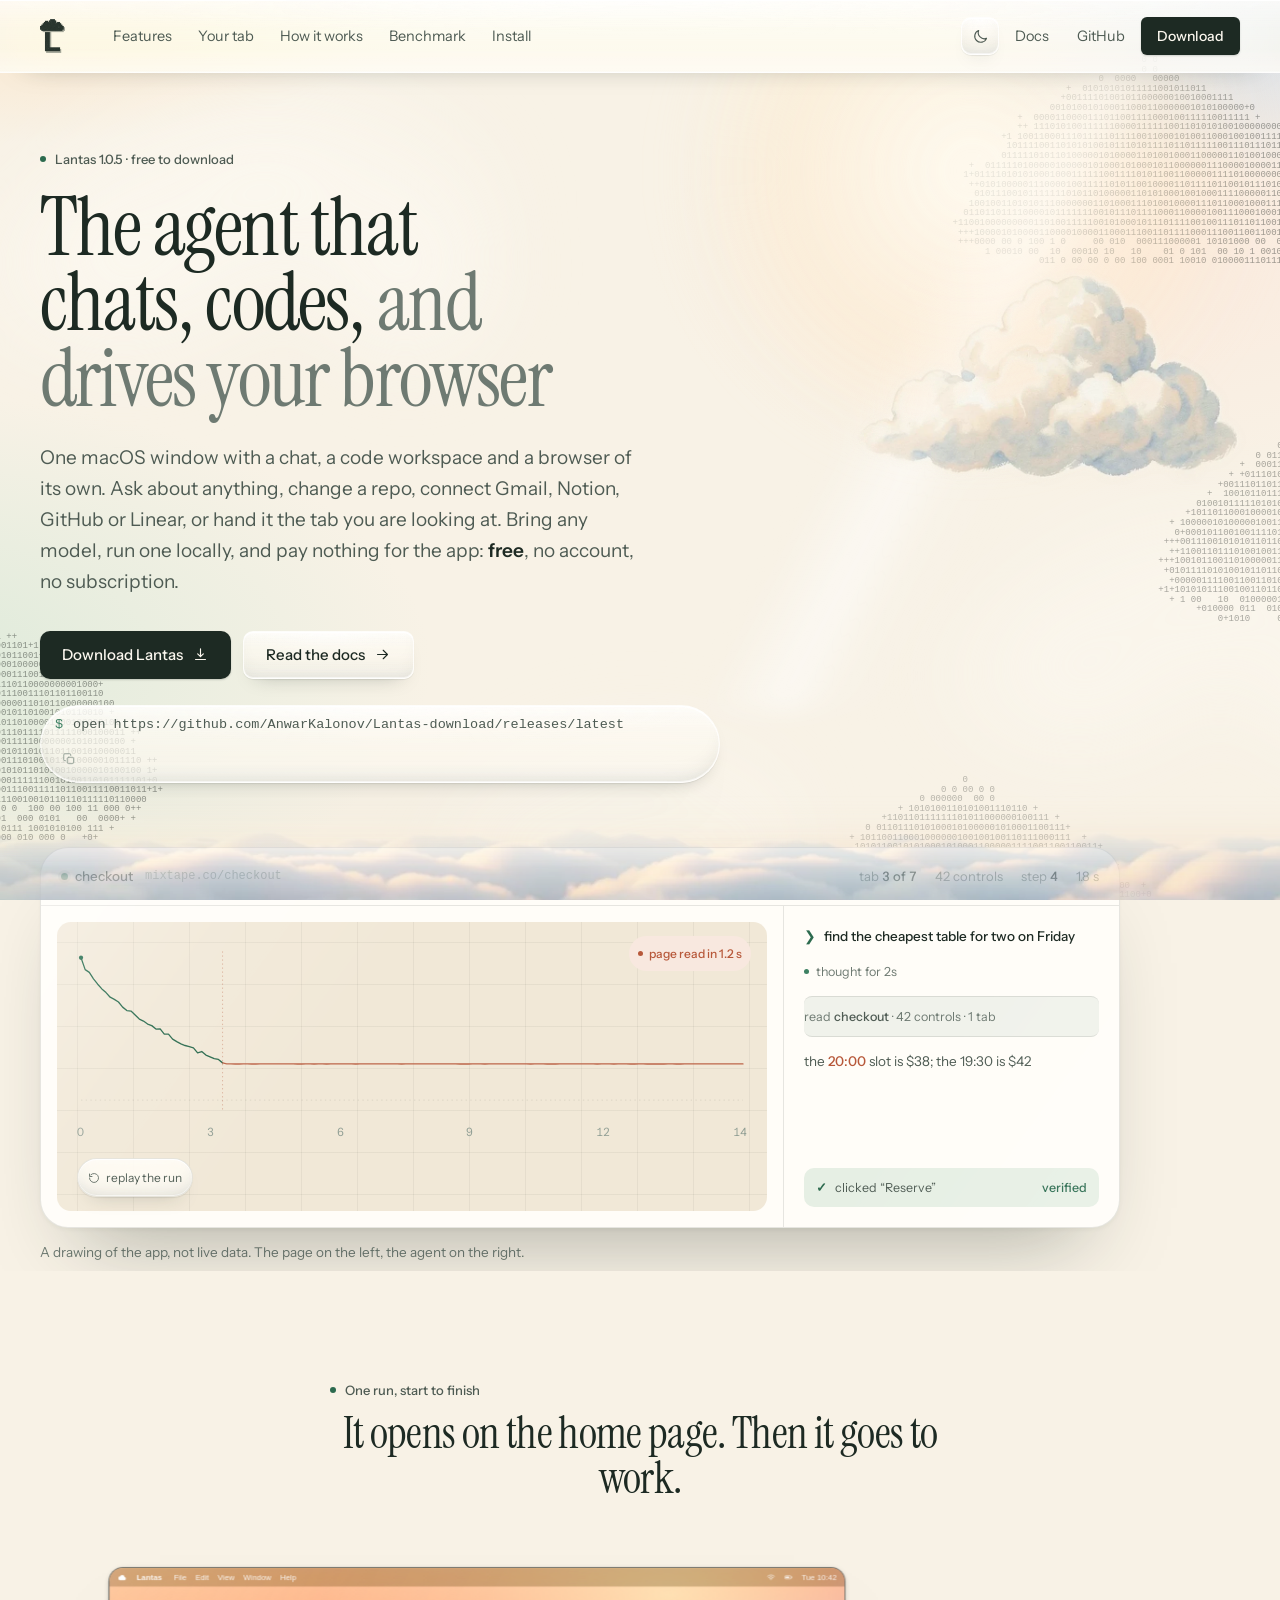
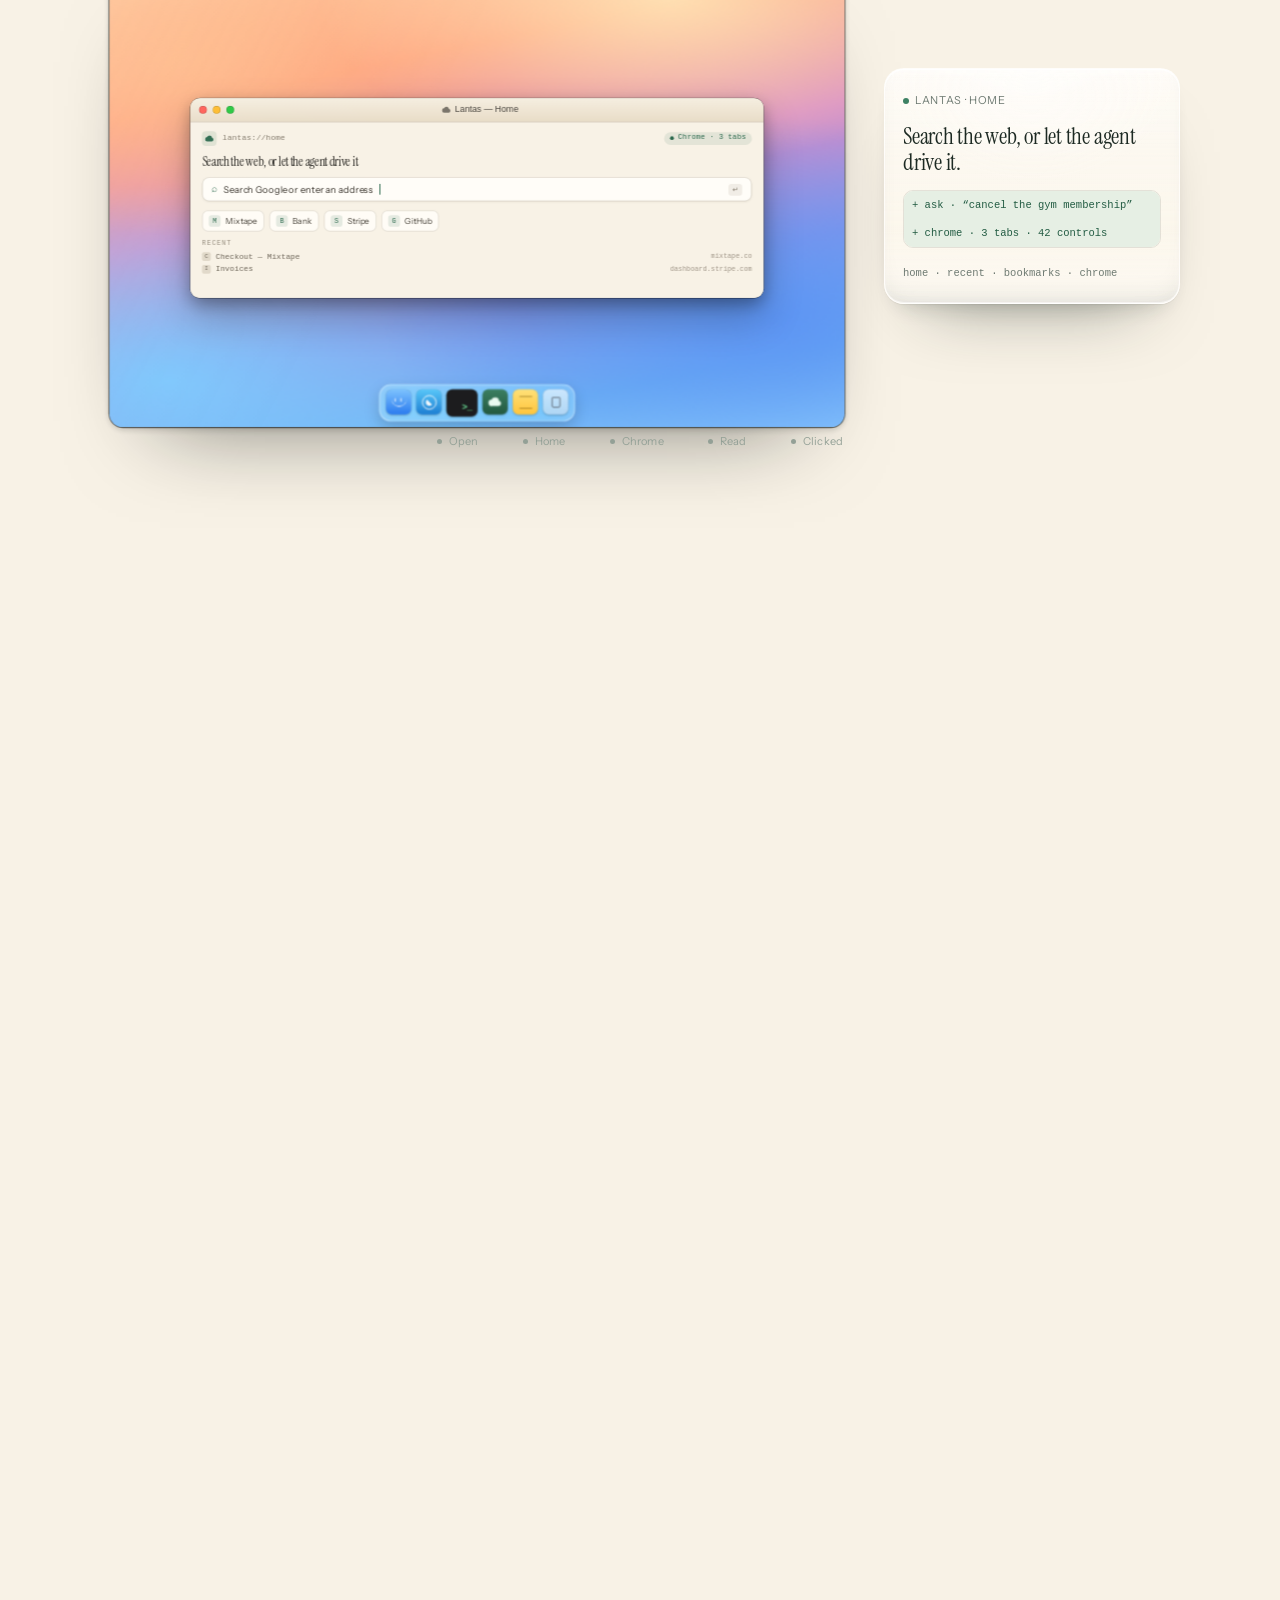
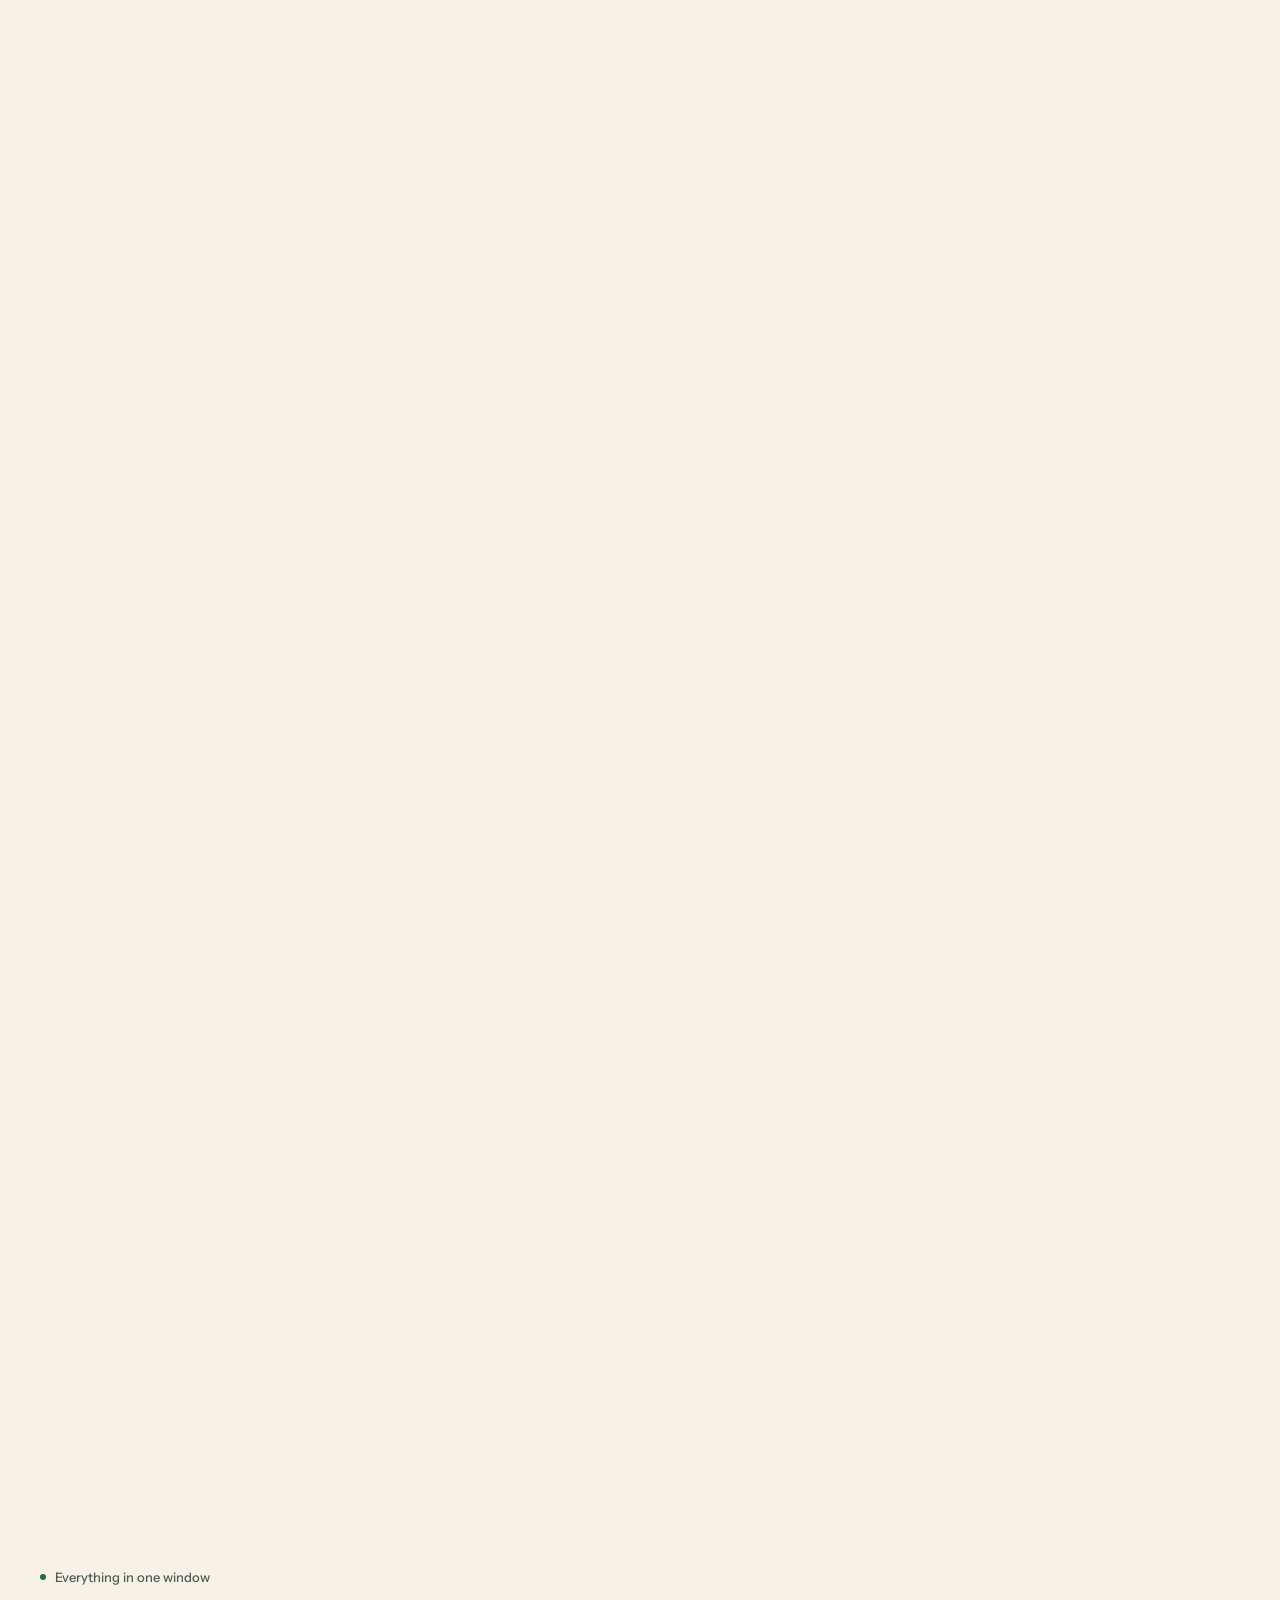
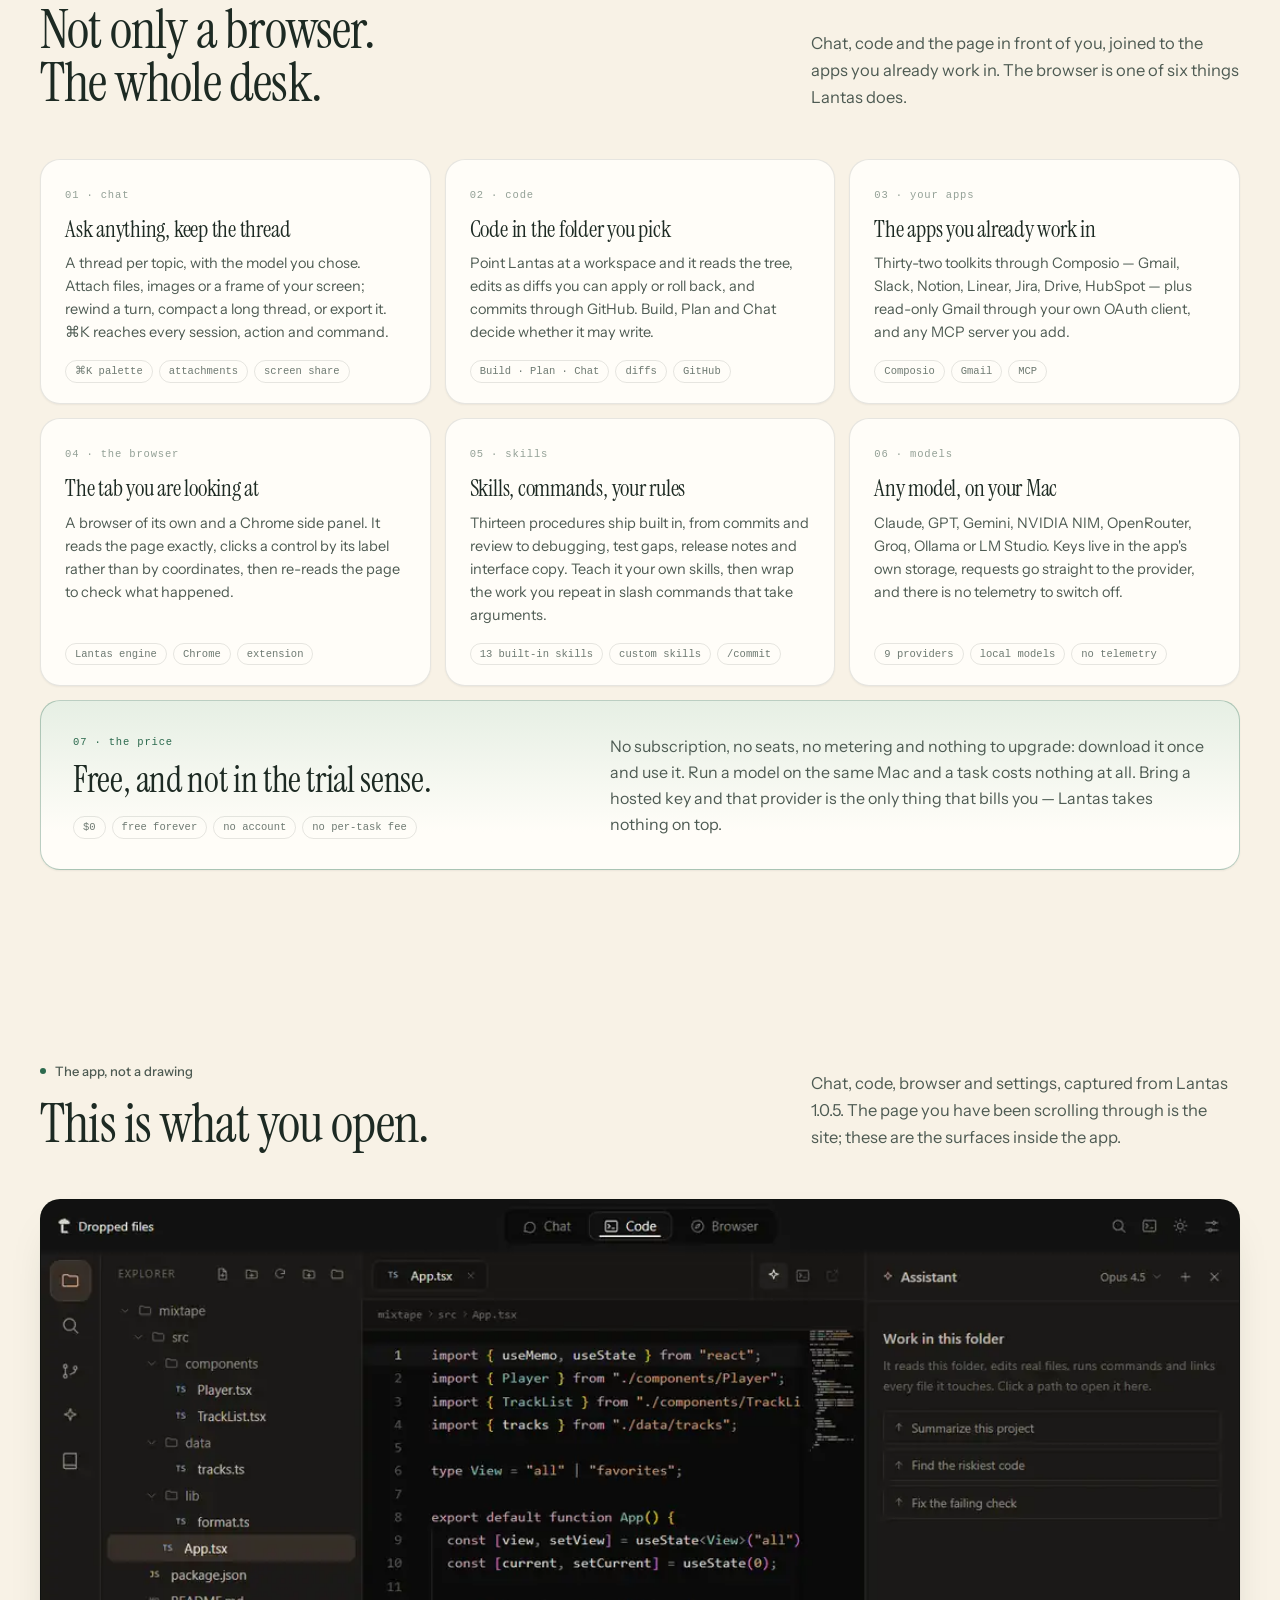
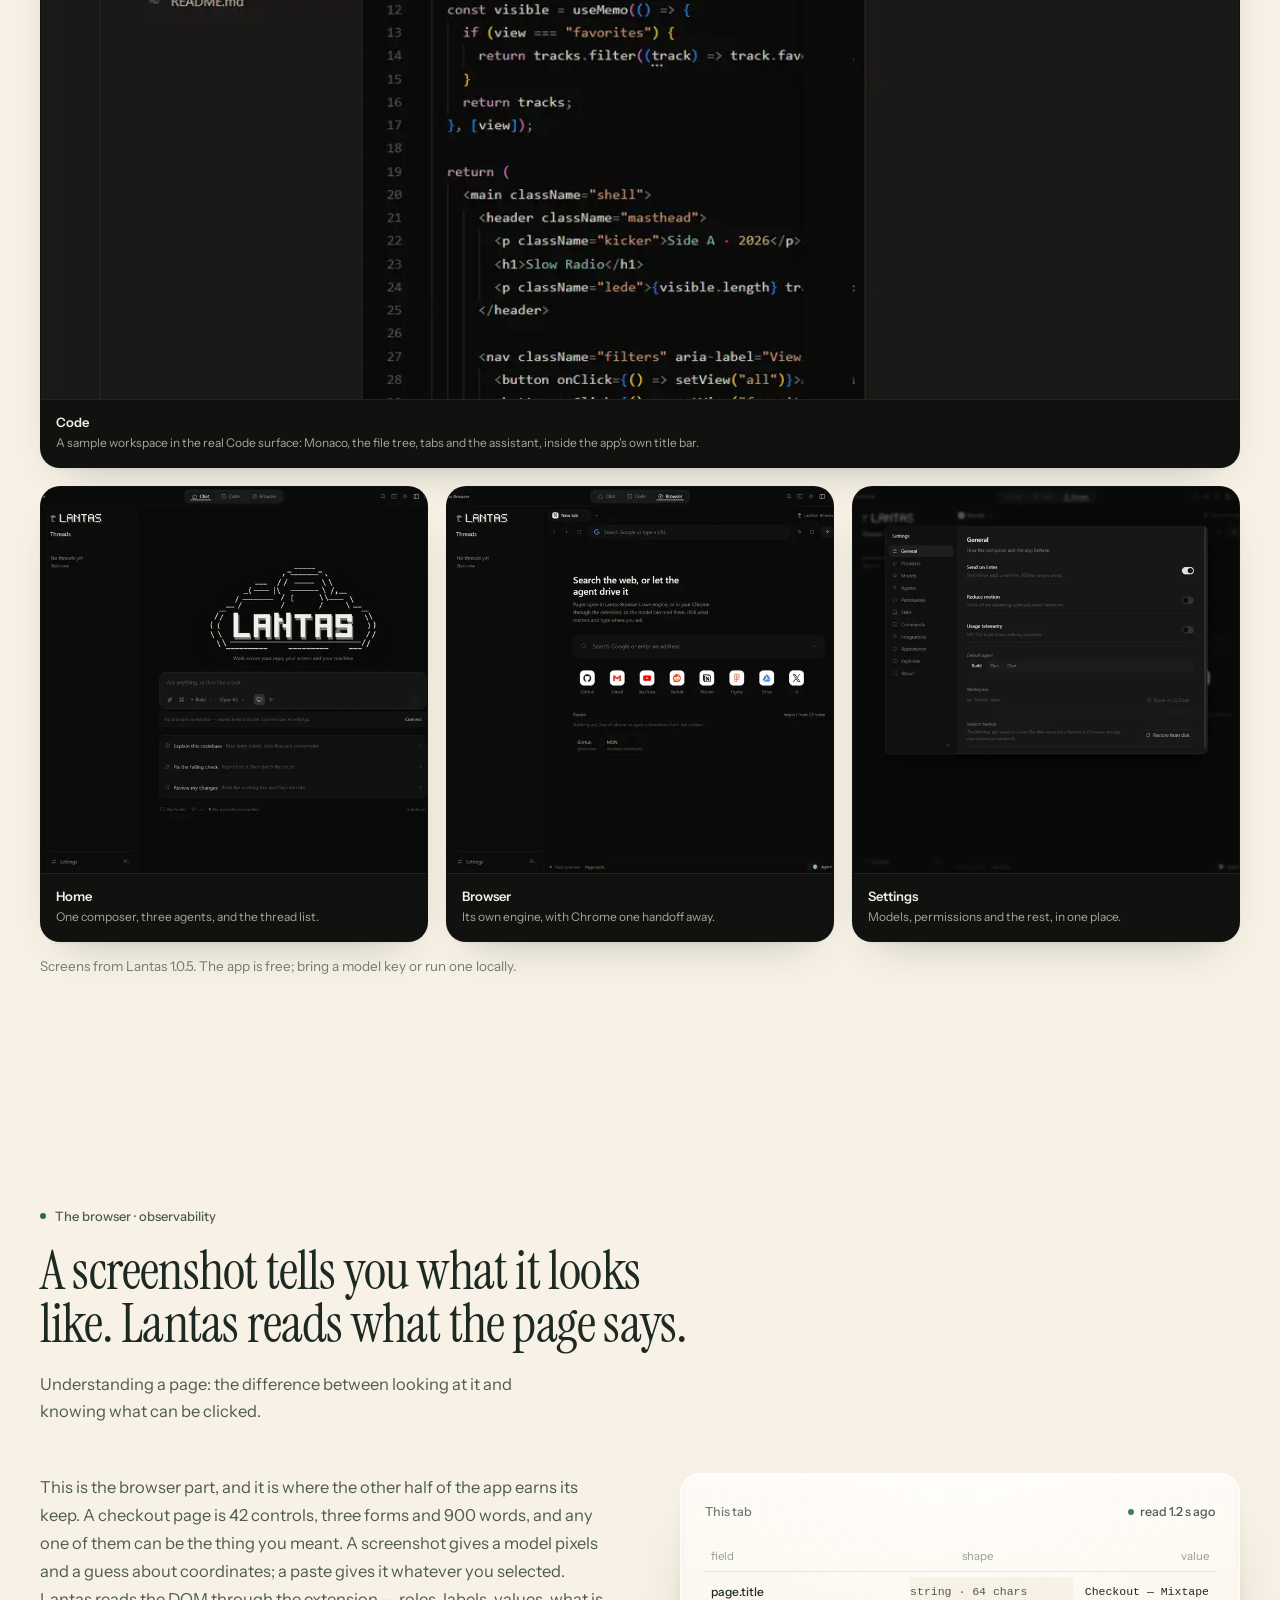
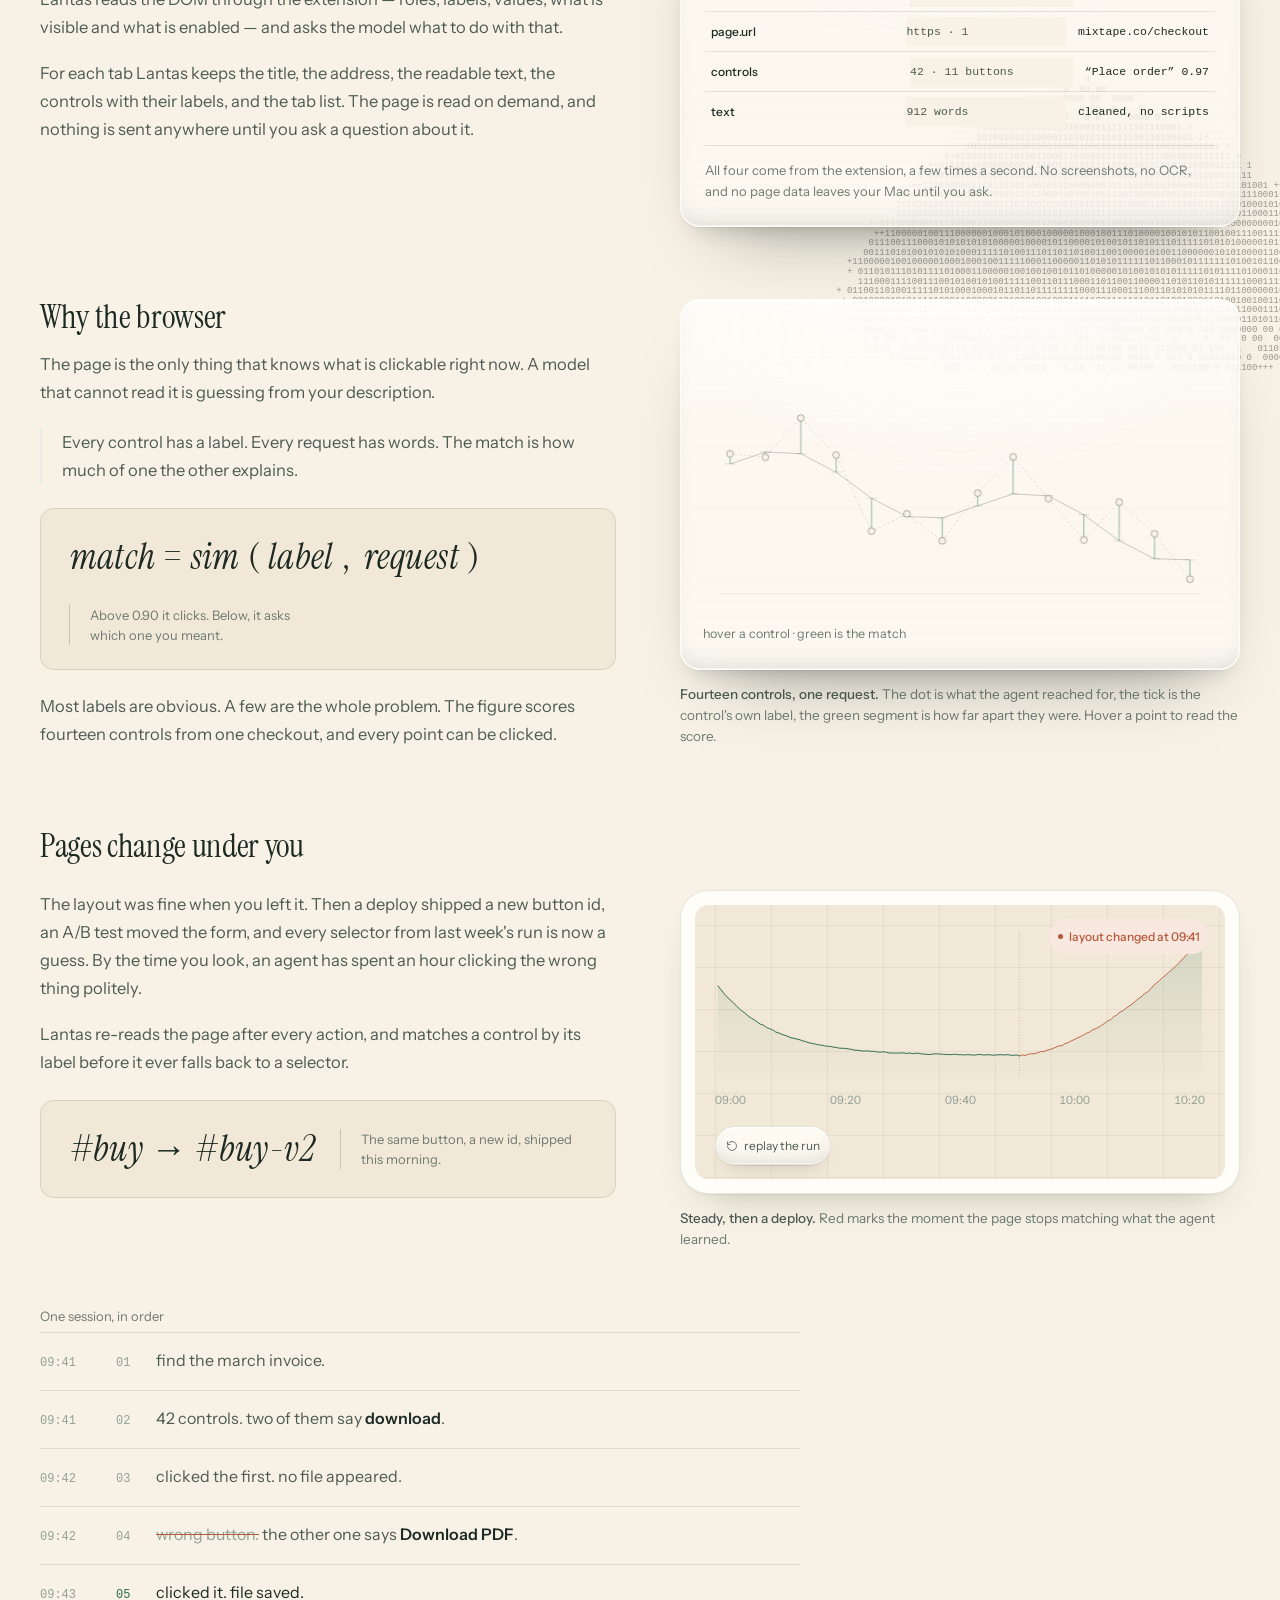
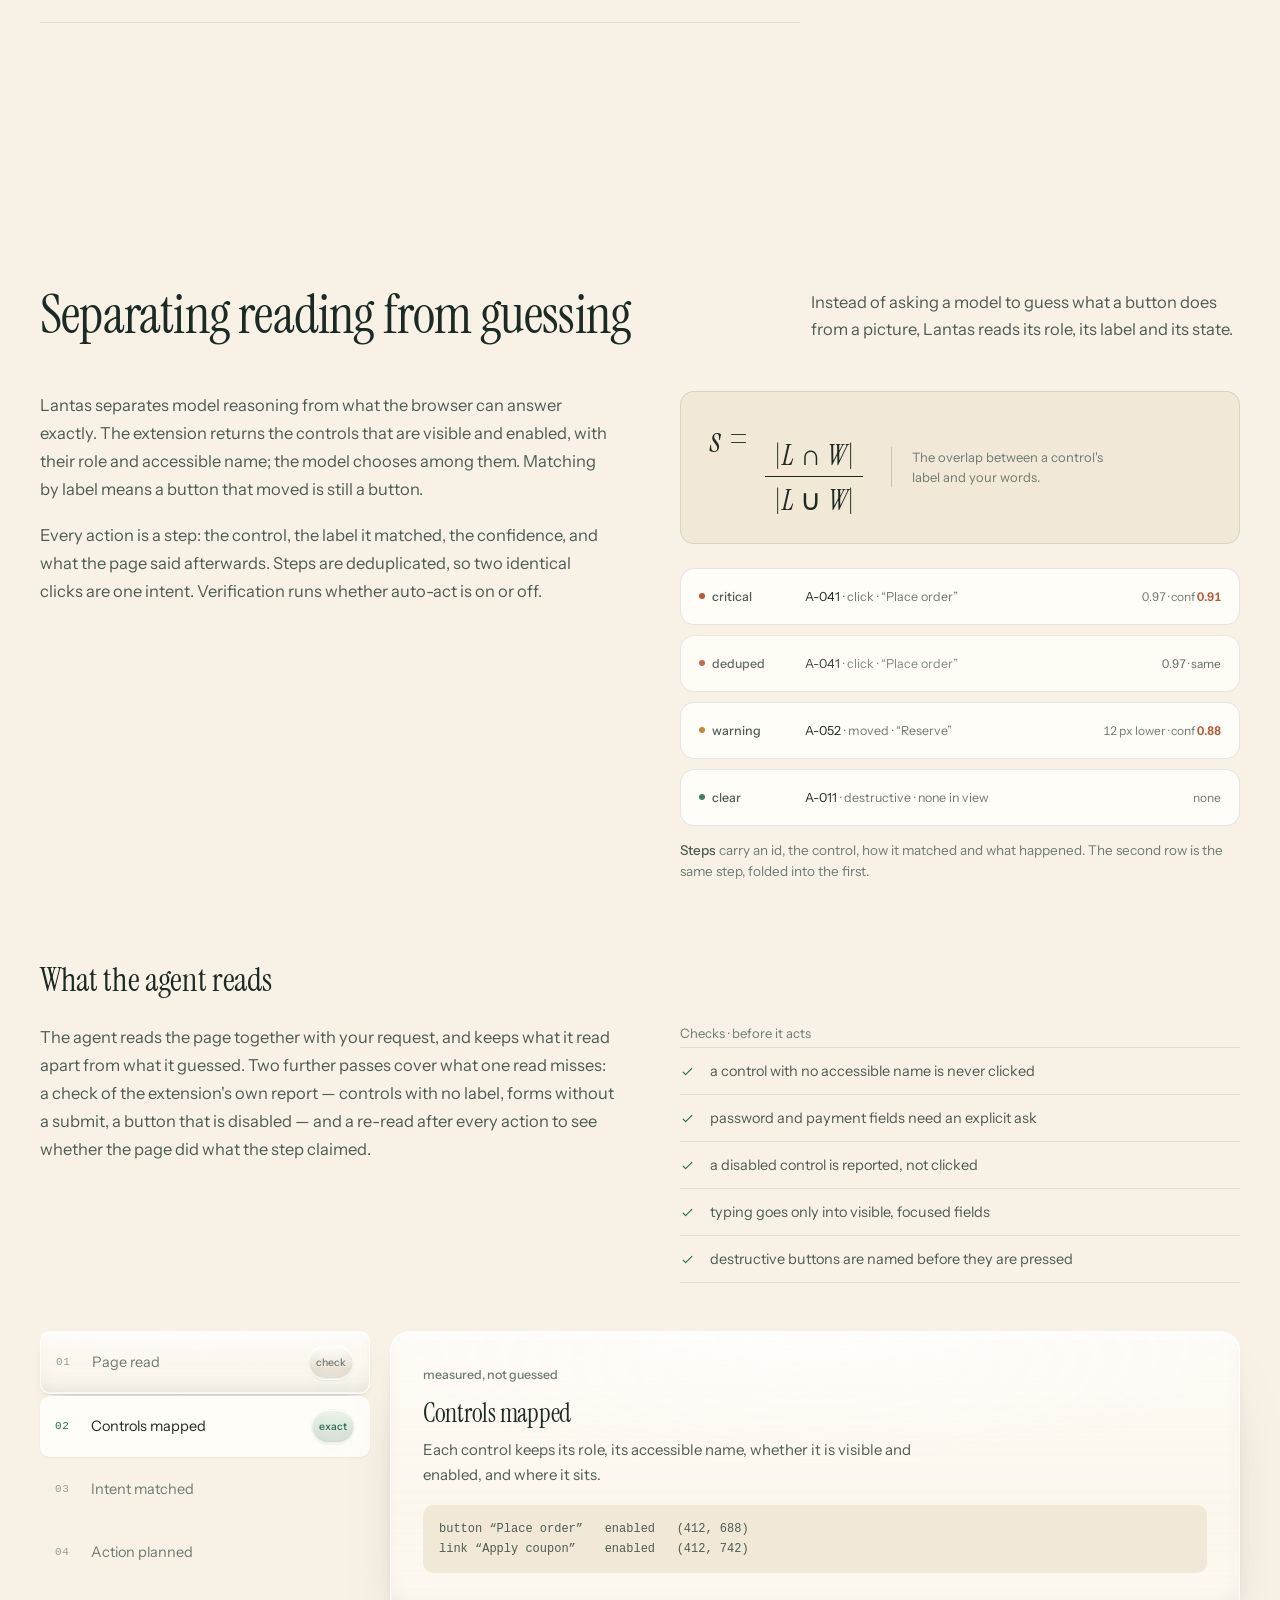
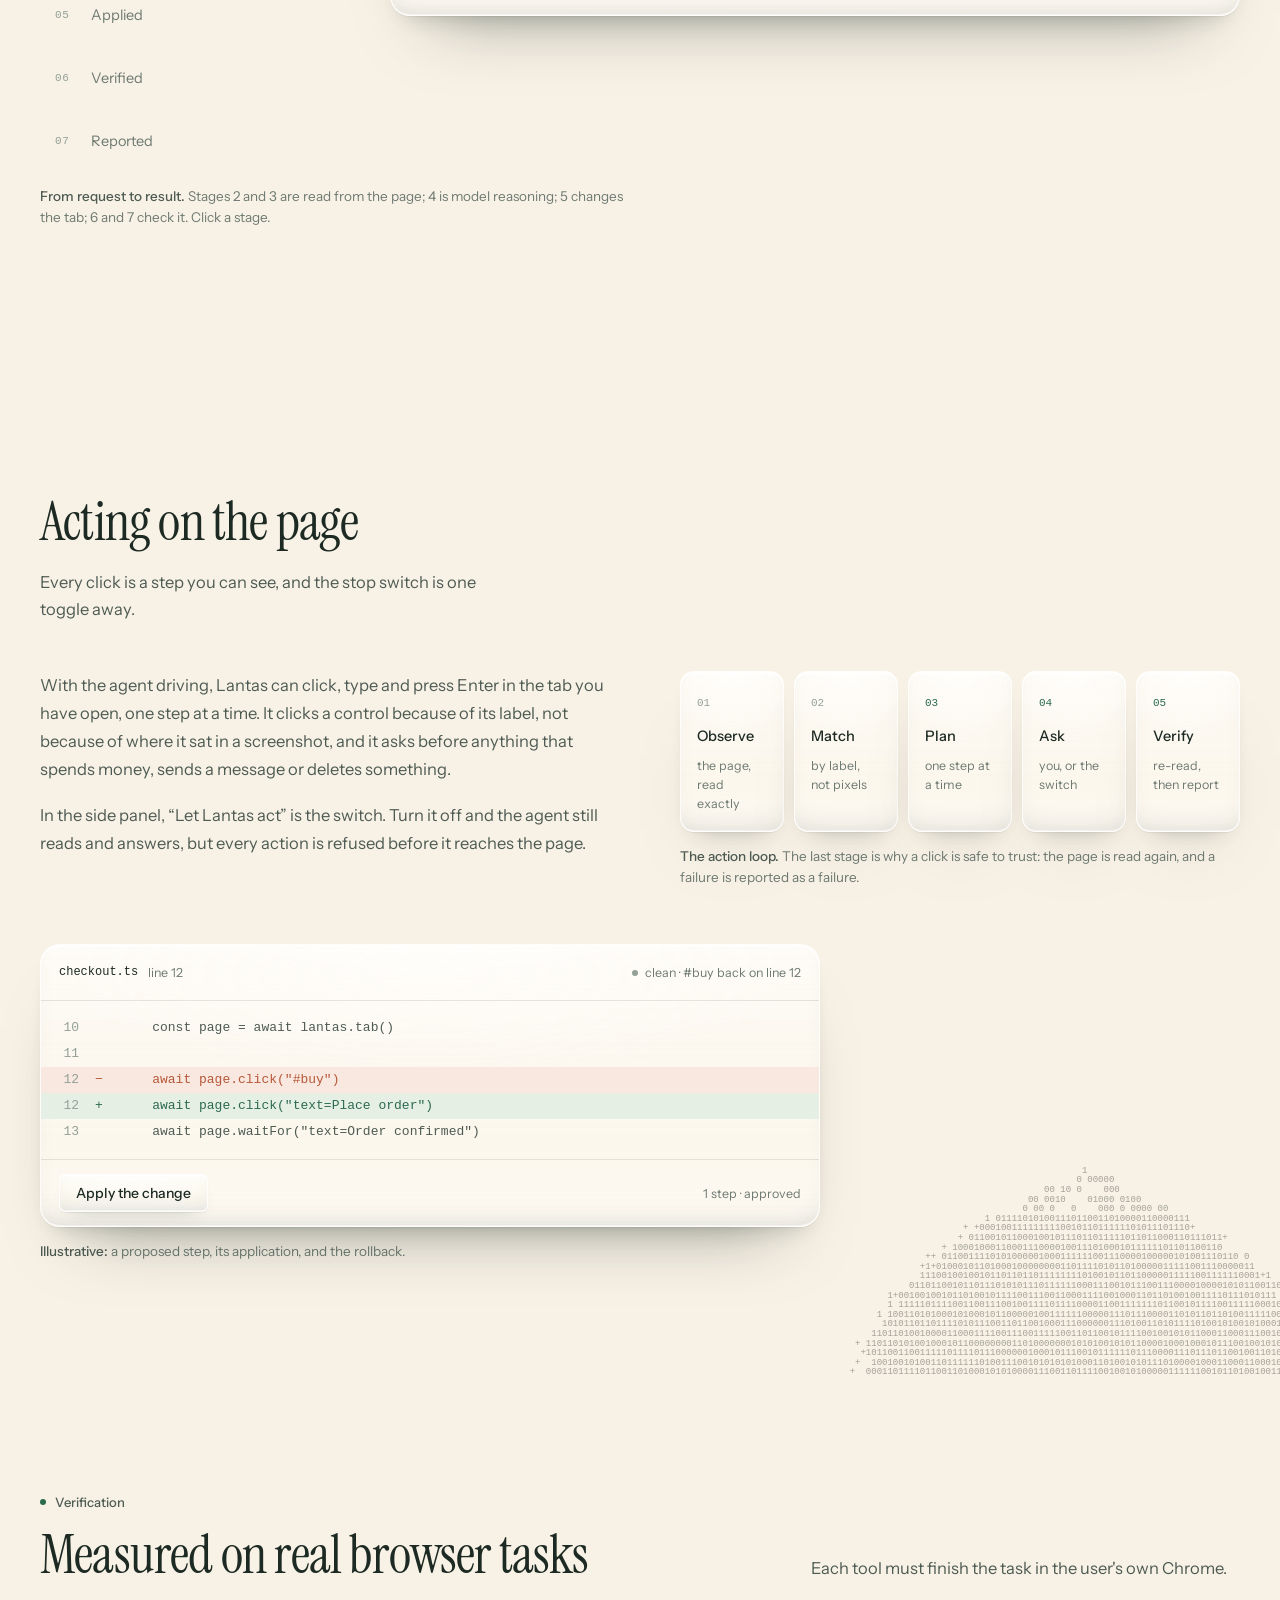
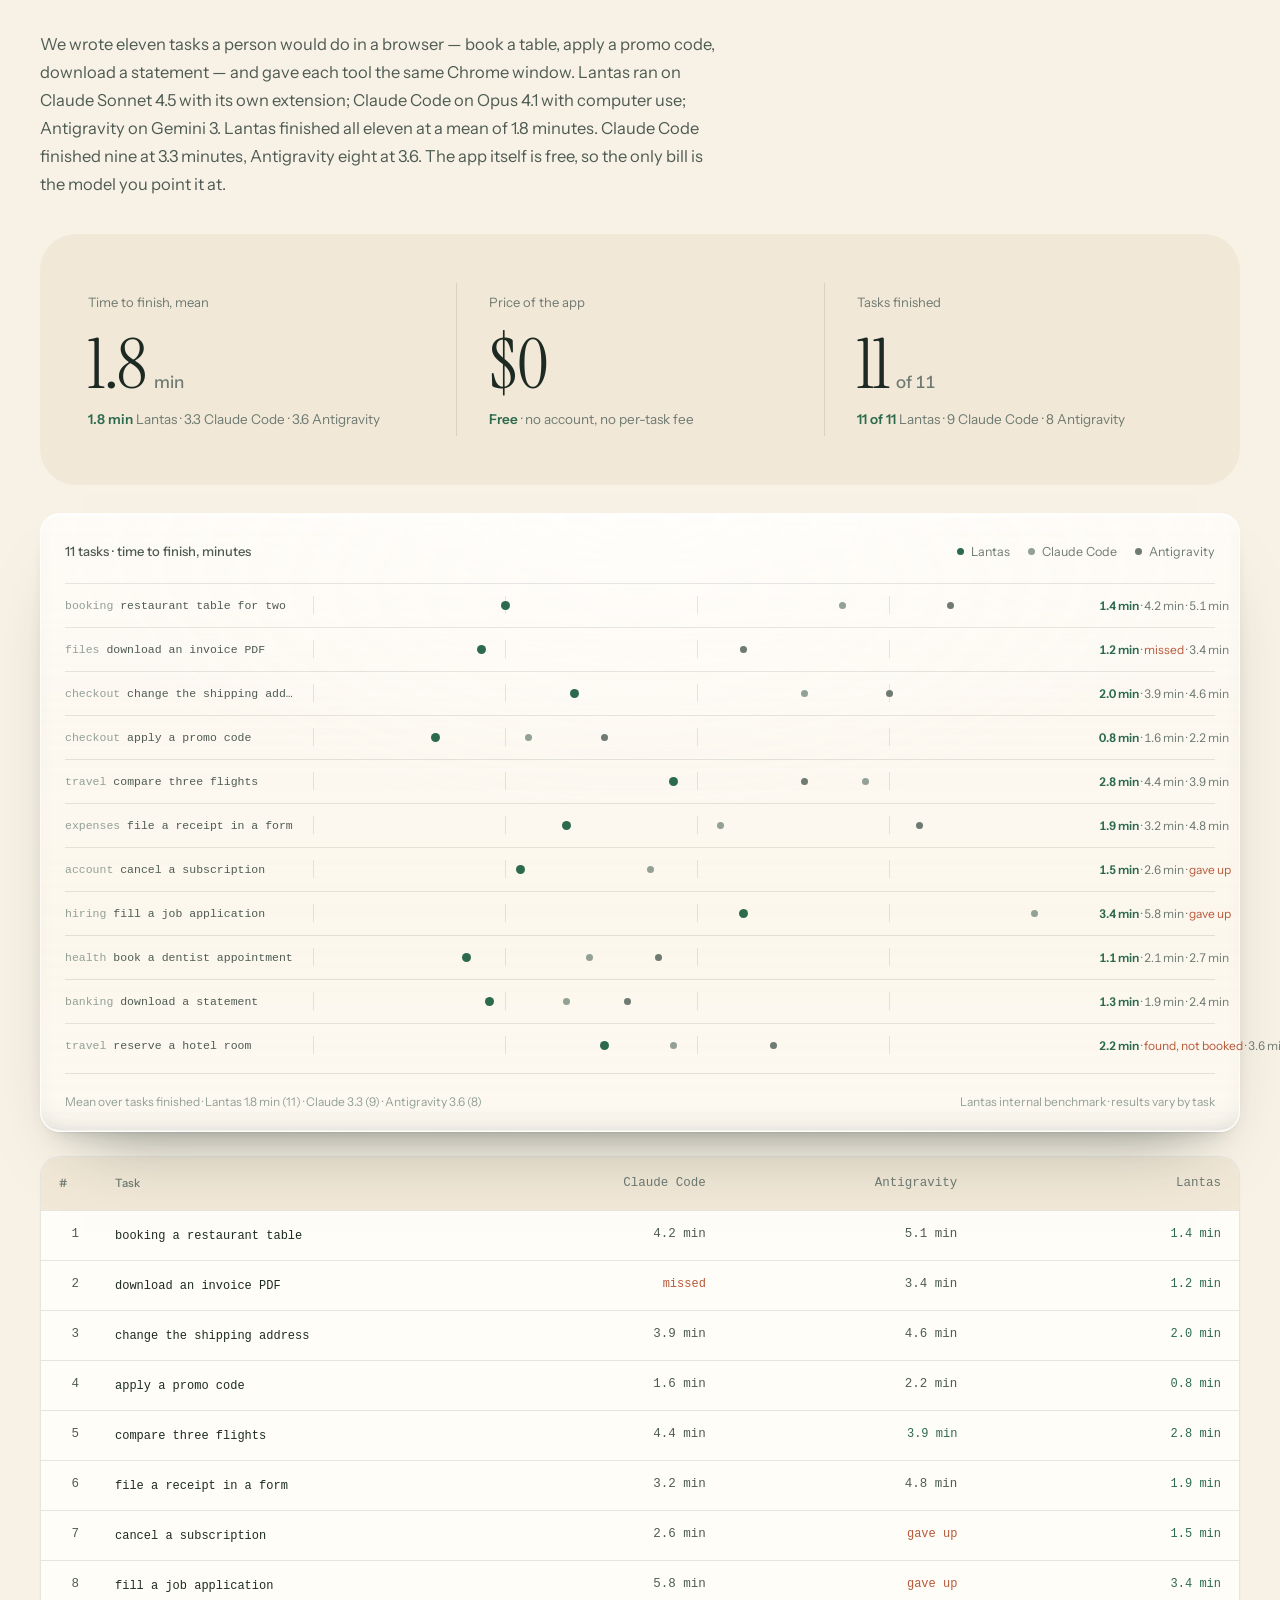
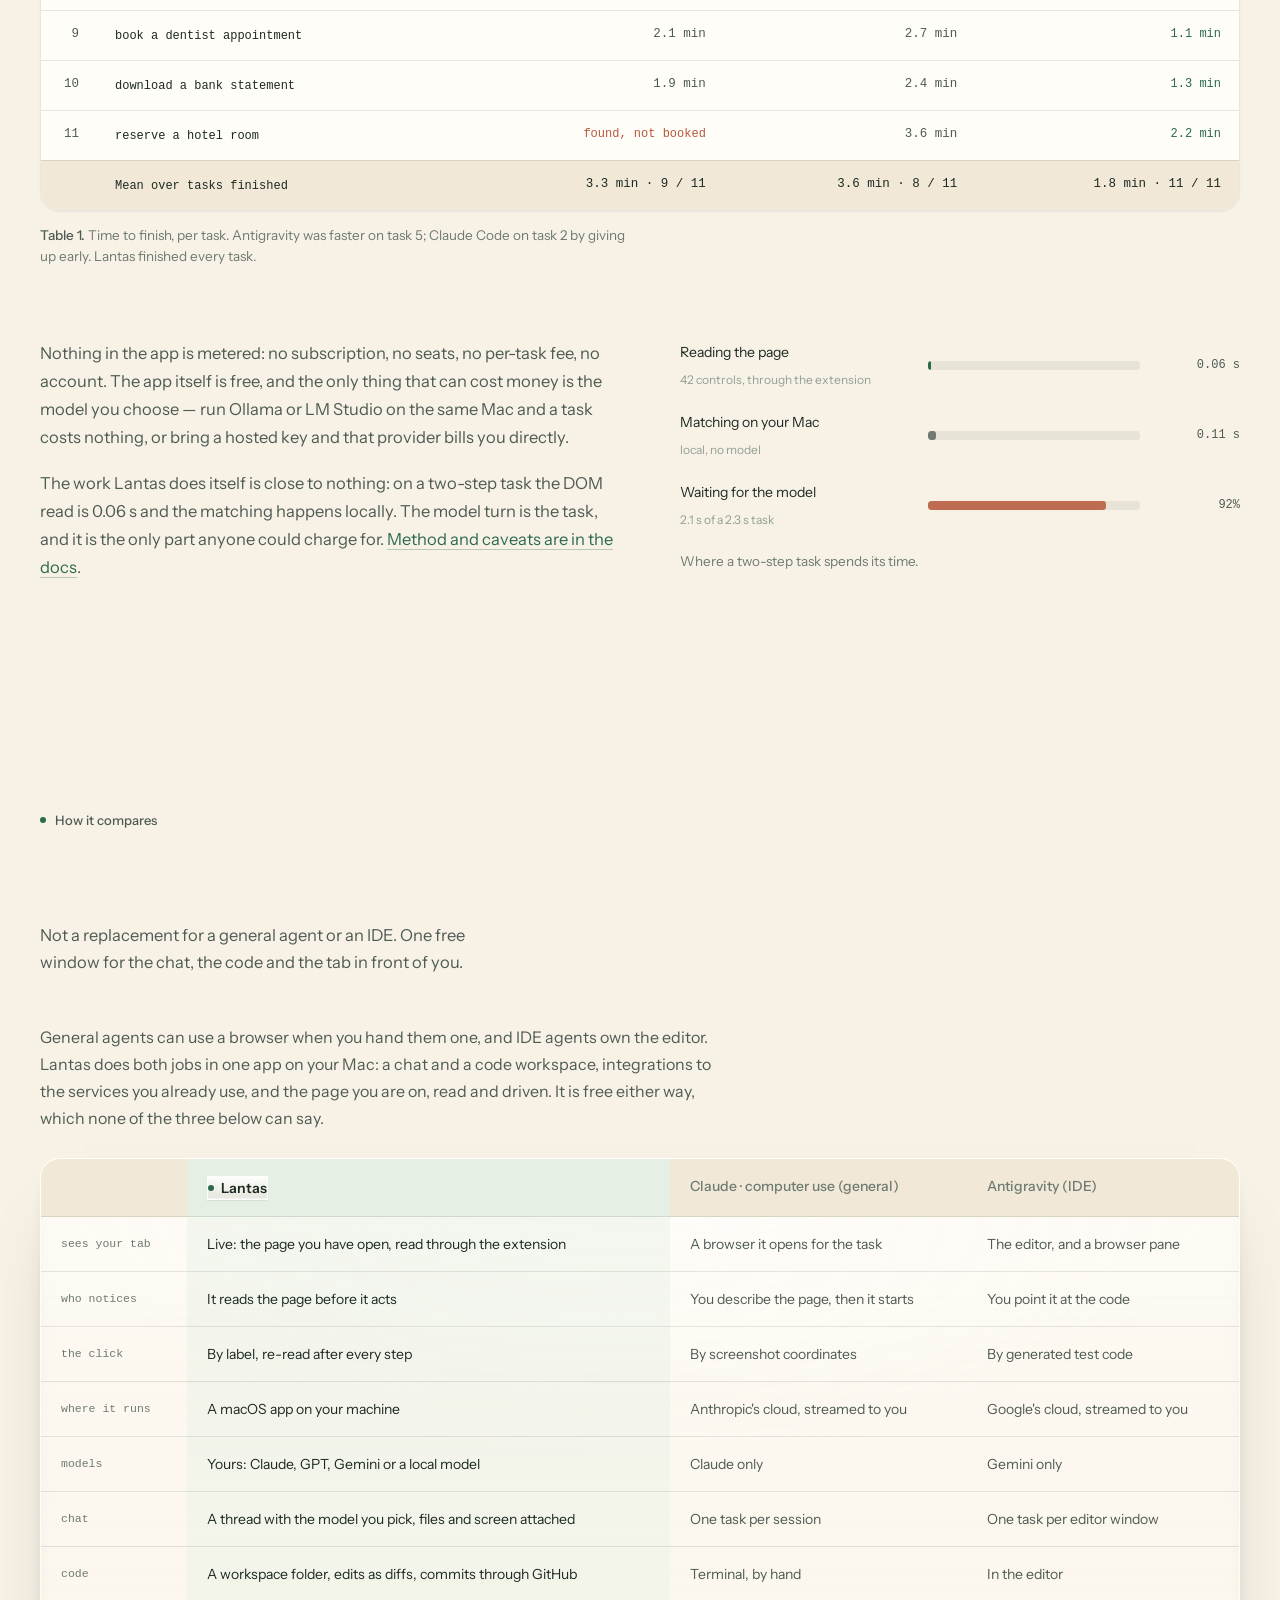
==== commit e8225f7f: "Use a source-free Code screenshot on the website" ====
--- a/index.html
+++ b/index.html
@@ -325,7 +325,7 @@
     <div class="shots-grid" data-reveal>
       <figure class="shot shot-wide">
         <img src="assets/img/app-code.webp" alt="Lantas Code: the file explorer, a Monaco editor with App.tsx open, tabs and the assistant panel beside them" width="1100" height="991" loading="lazy">
-        <figcaption><b>Code</b><span>A real workspace: Monaco, the file tree, tabs and the assistant, inside the app's own title bar.</span></figcaption>
+        <figcaption><b>Code</b><span>A sample workspace in the real Code surface: Monaco, the file tree, tabs and the assistant, inside the app's own title bar.</span></figcaption>
       </figure>
       <figure class="shot">
         <img src="assets/img/app-home.webp" alt="Lantas Home: the composer, agent modes and new-thread suggestions" width="720" height="649" loading="lazy">
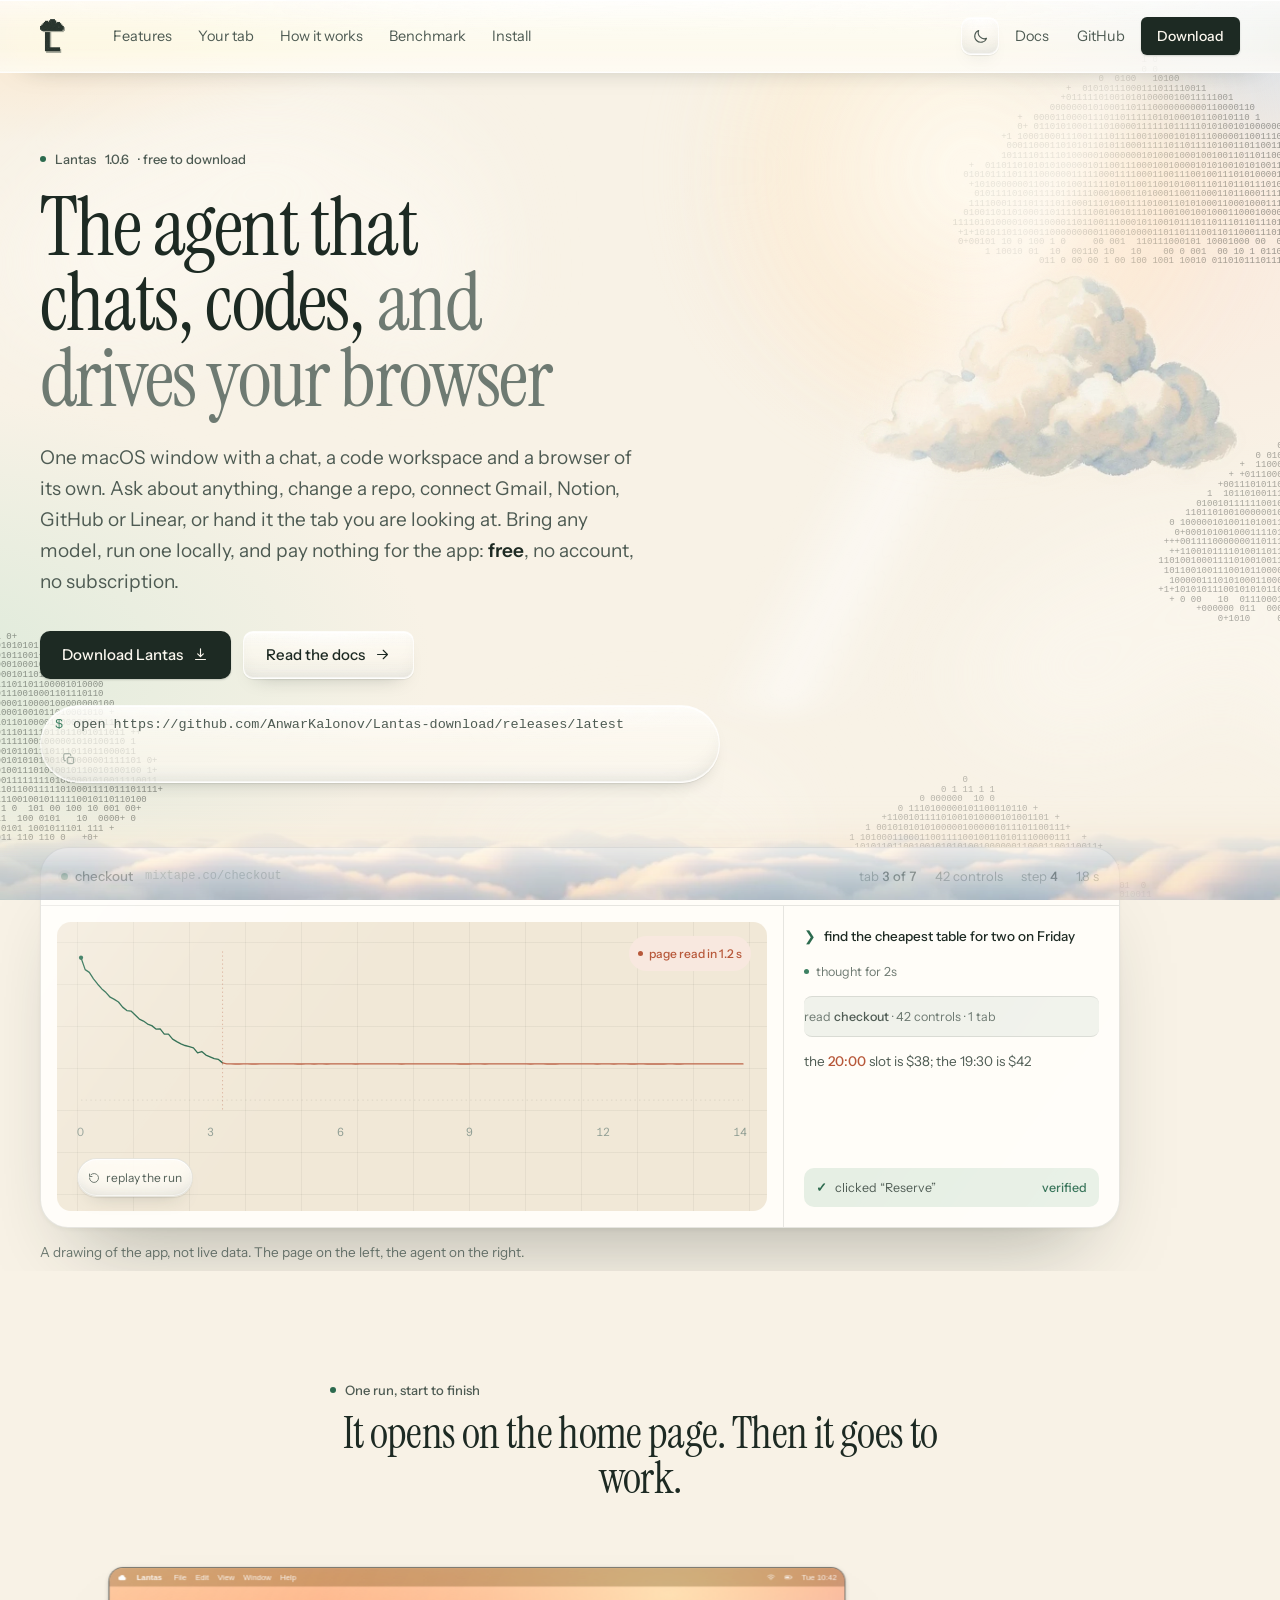
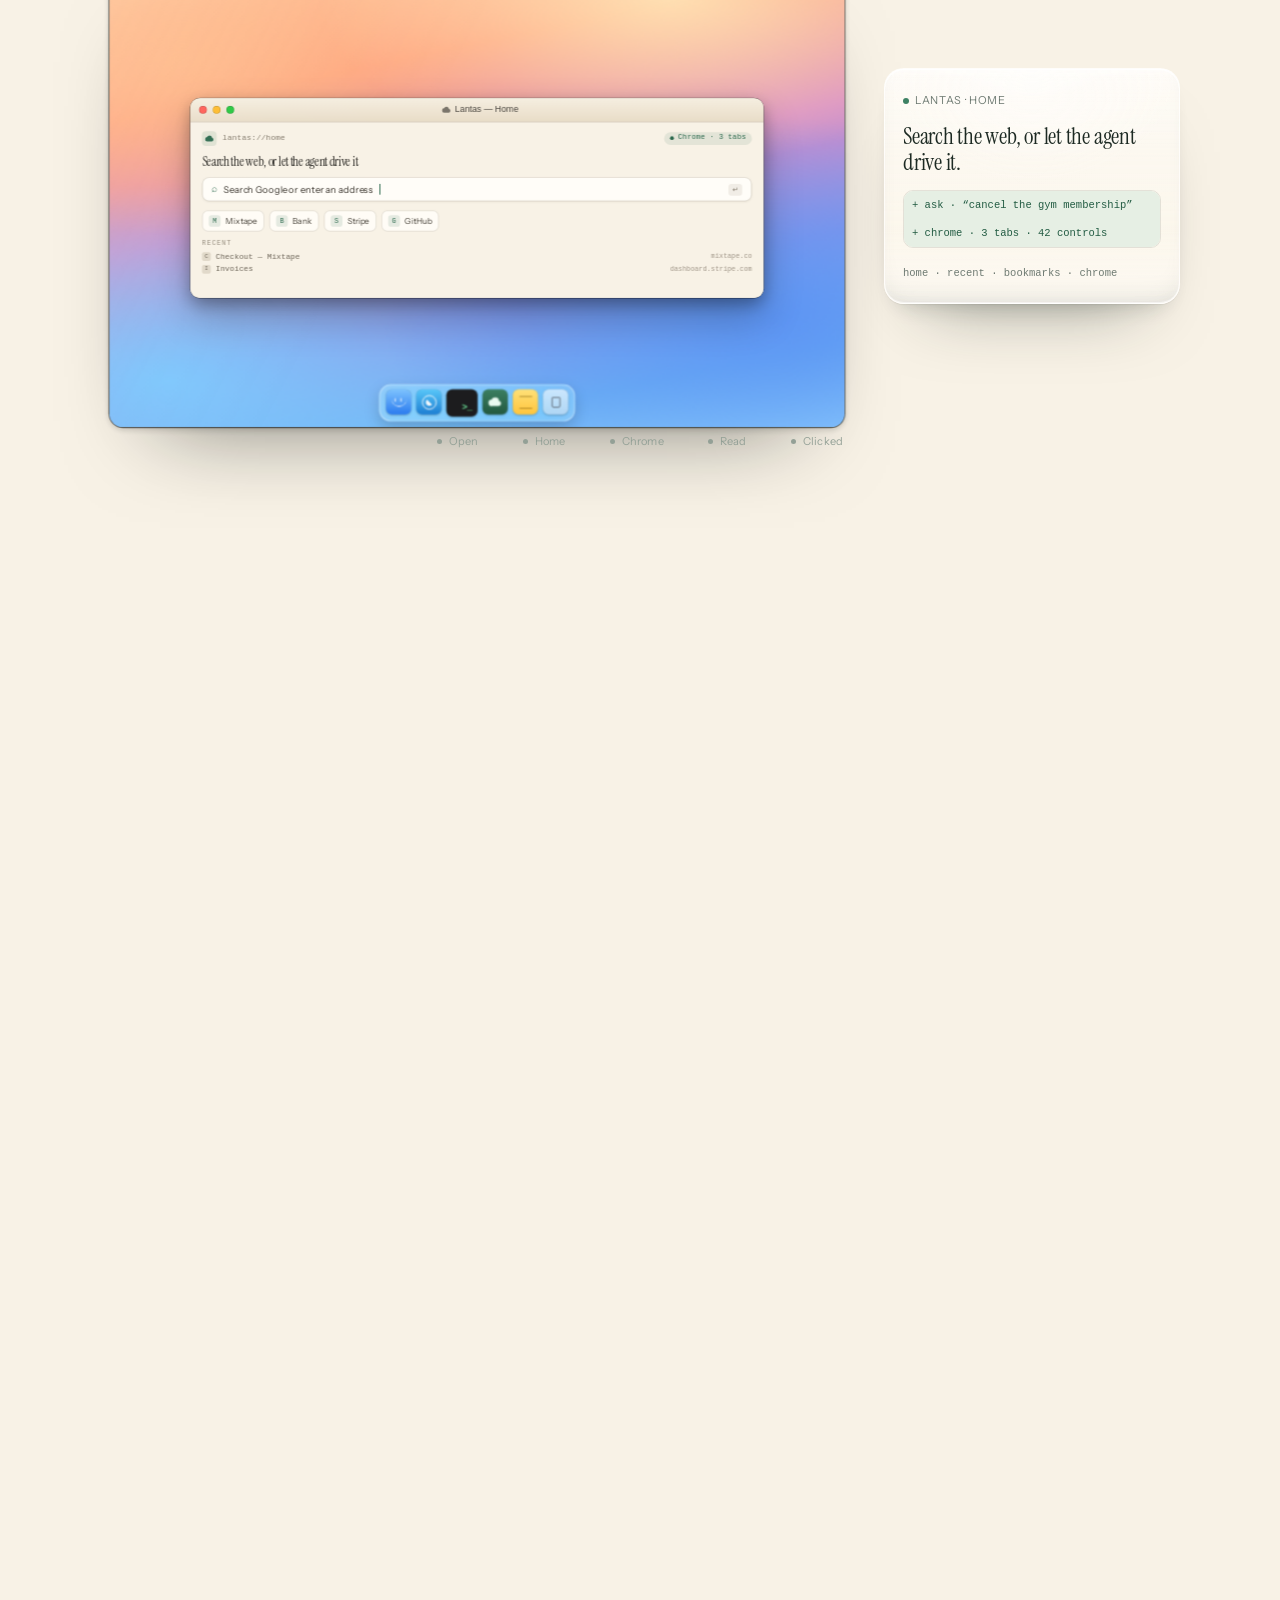
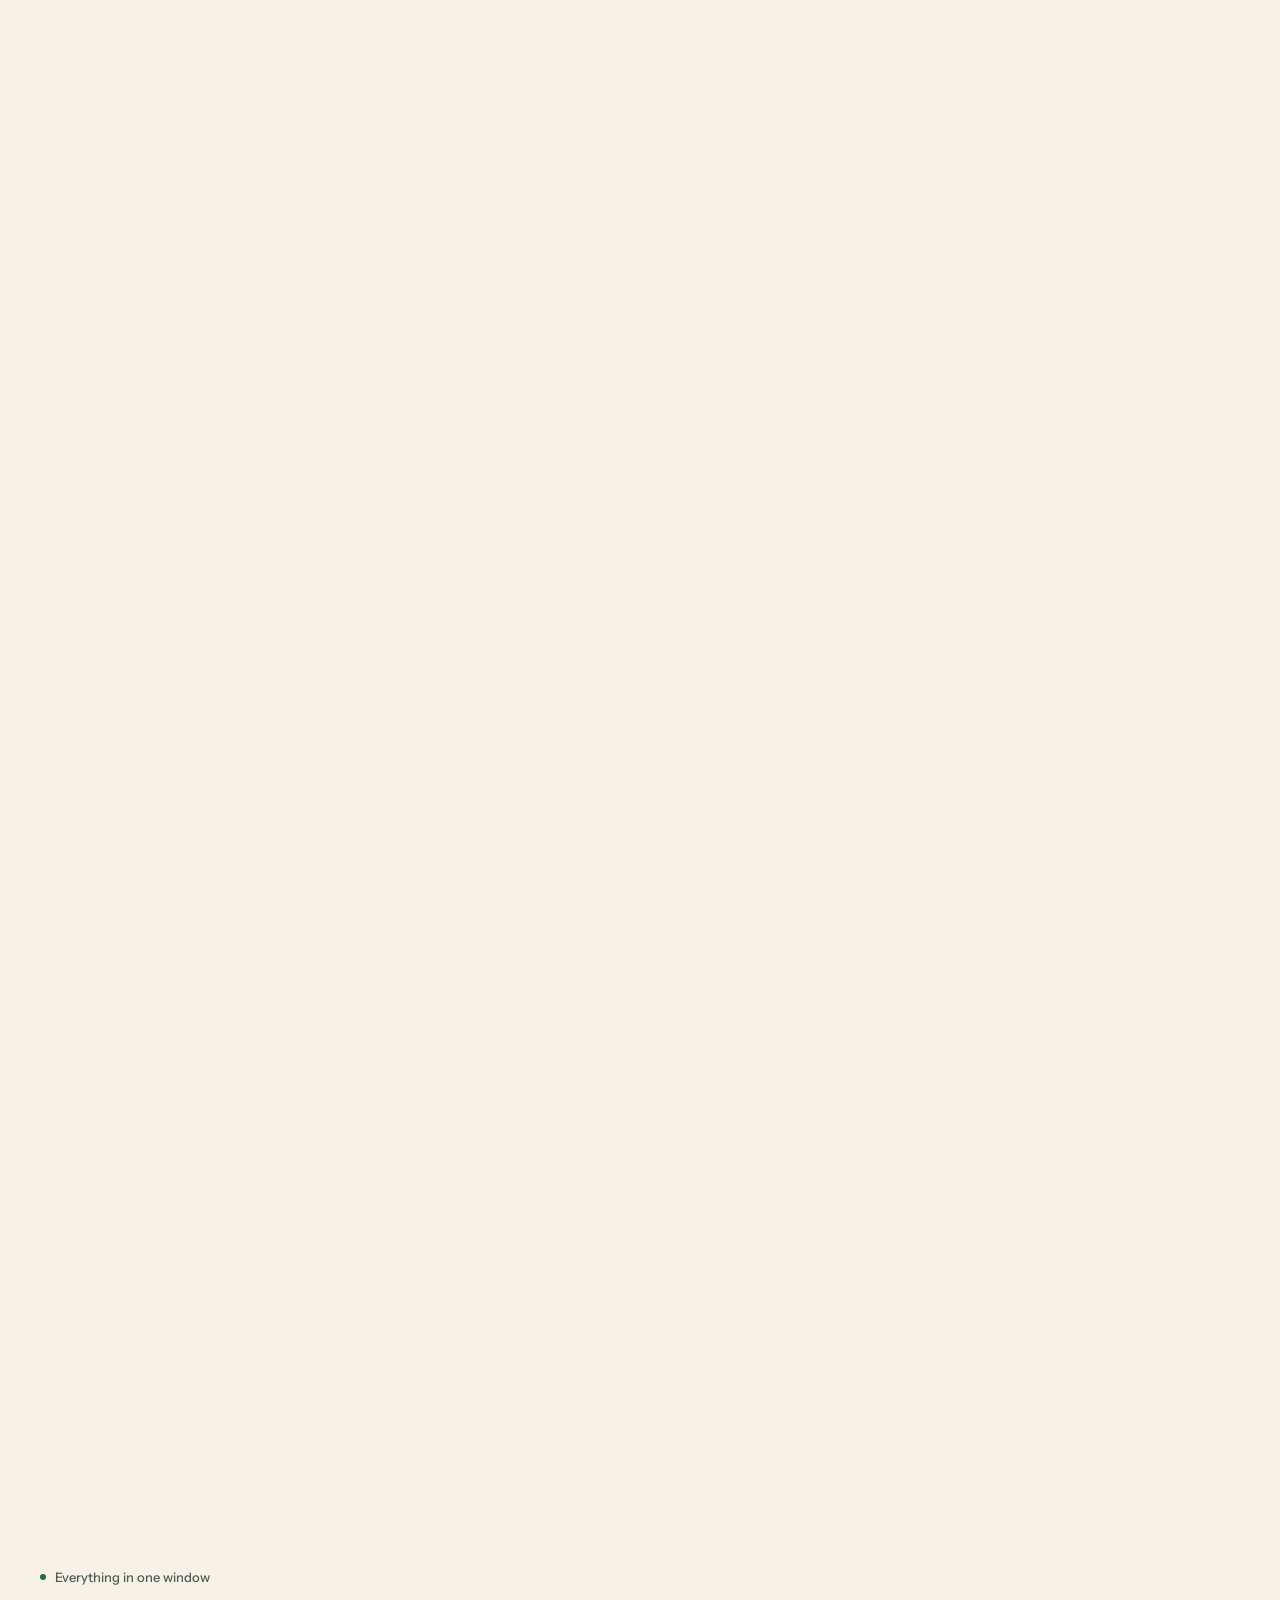
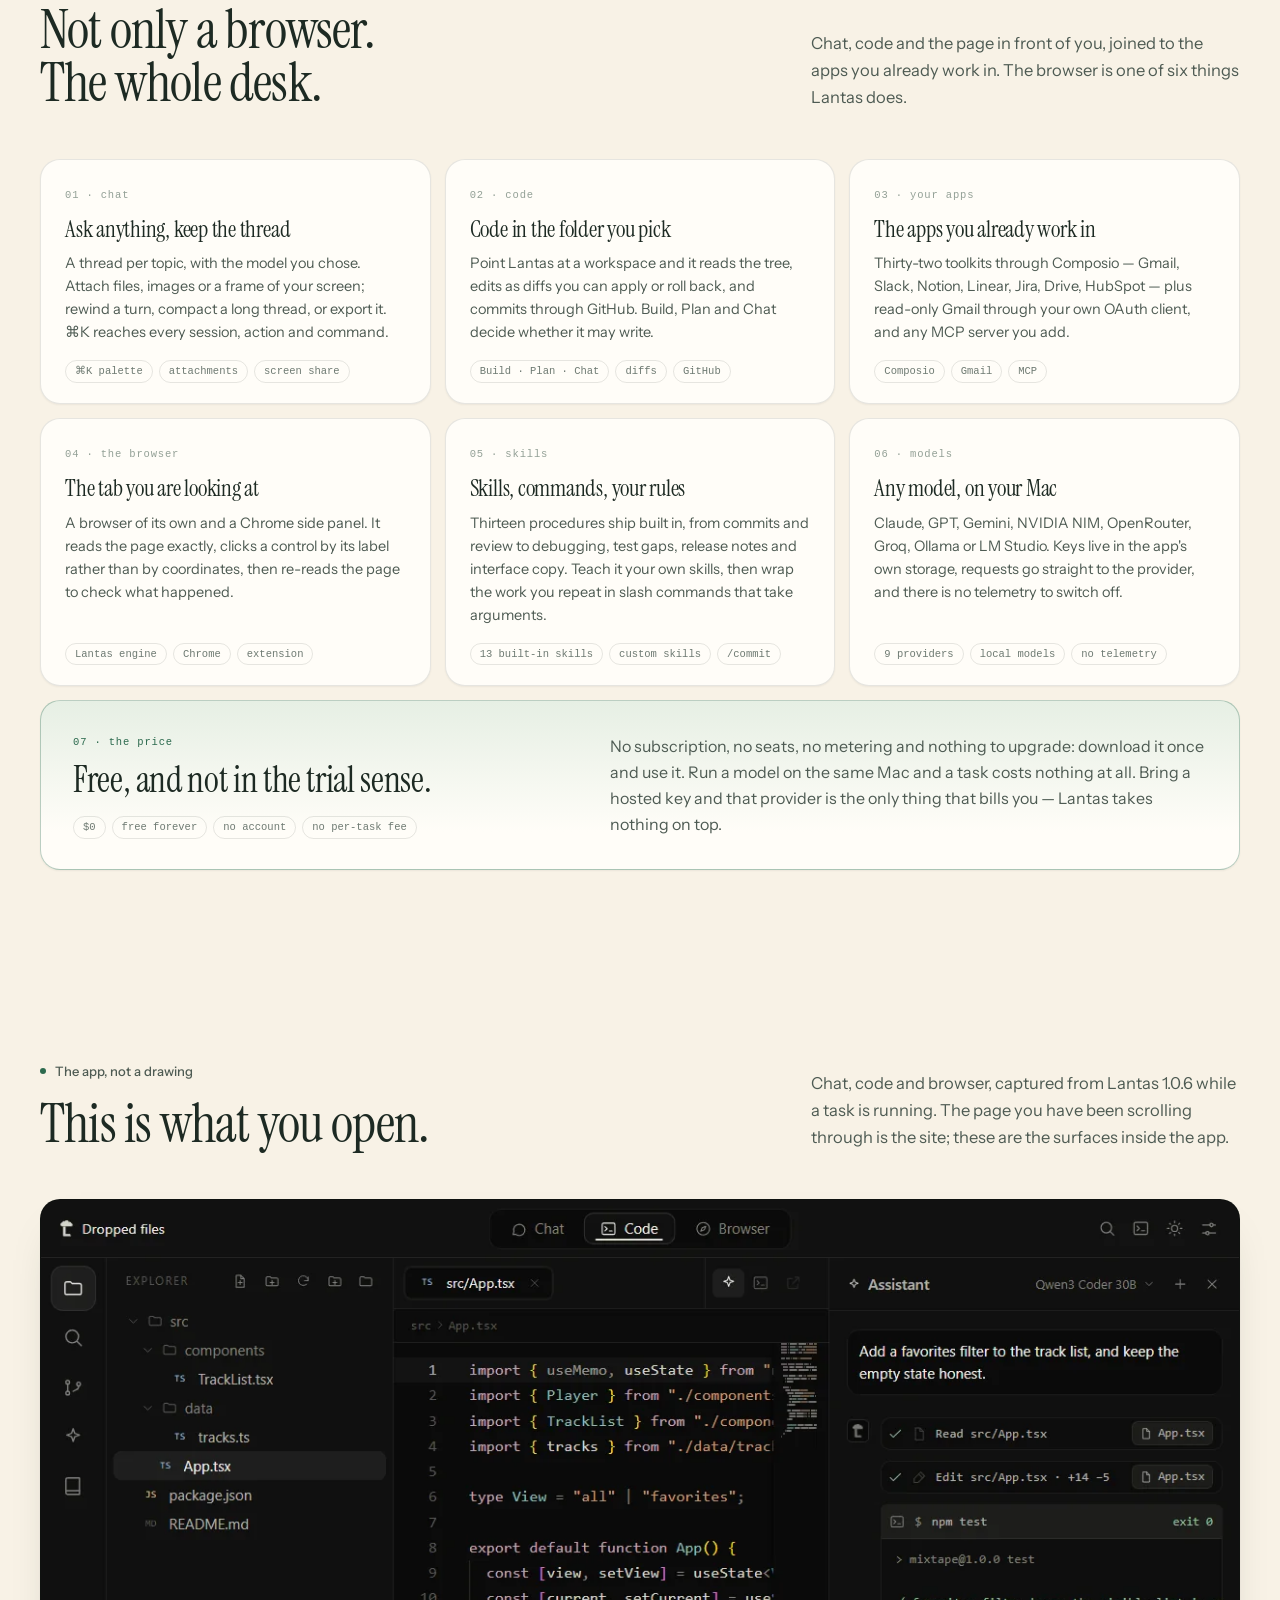
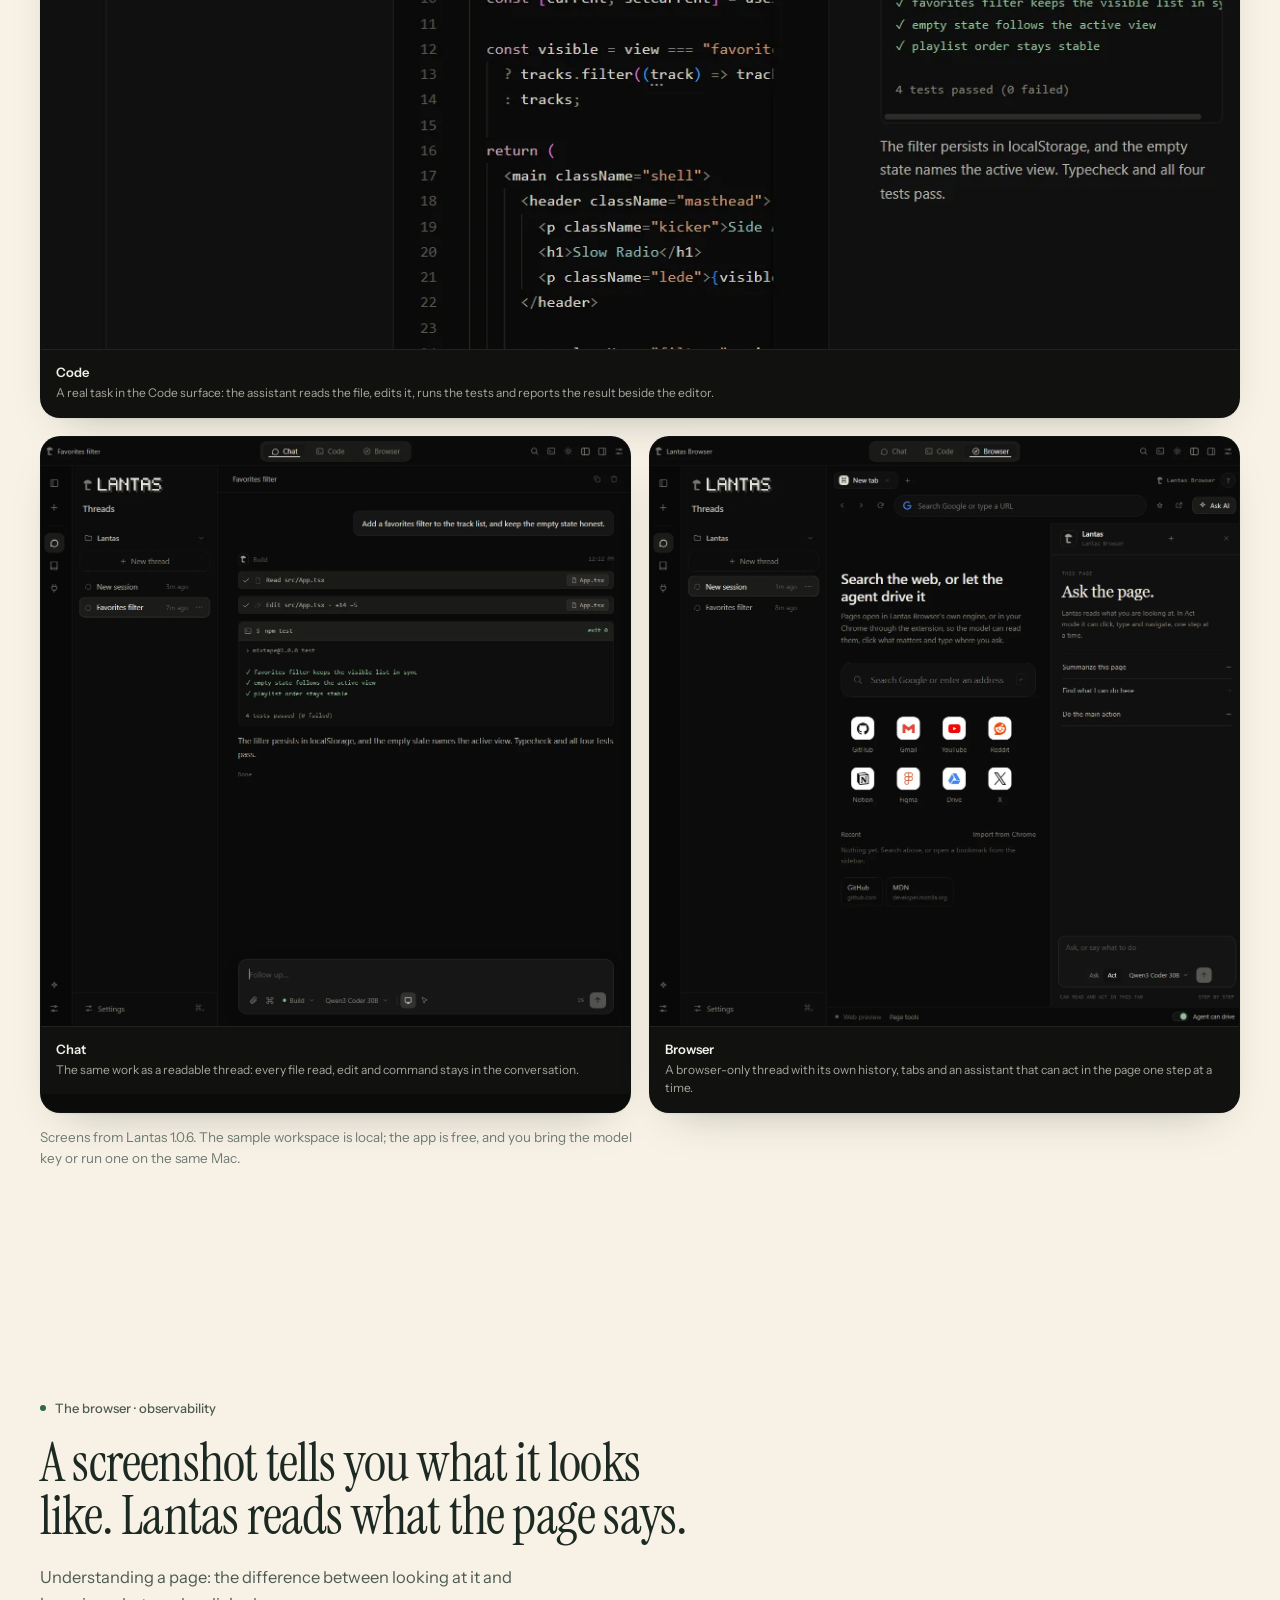
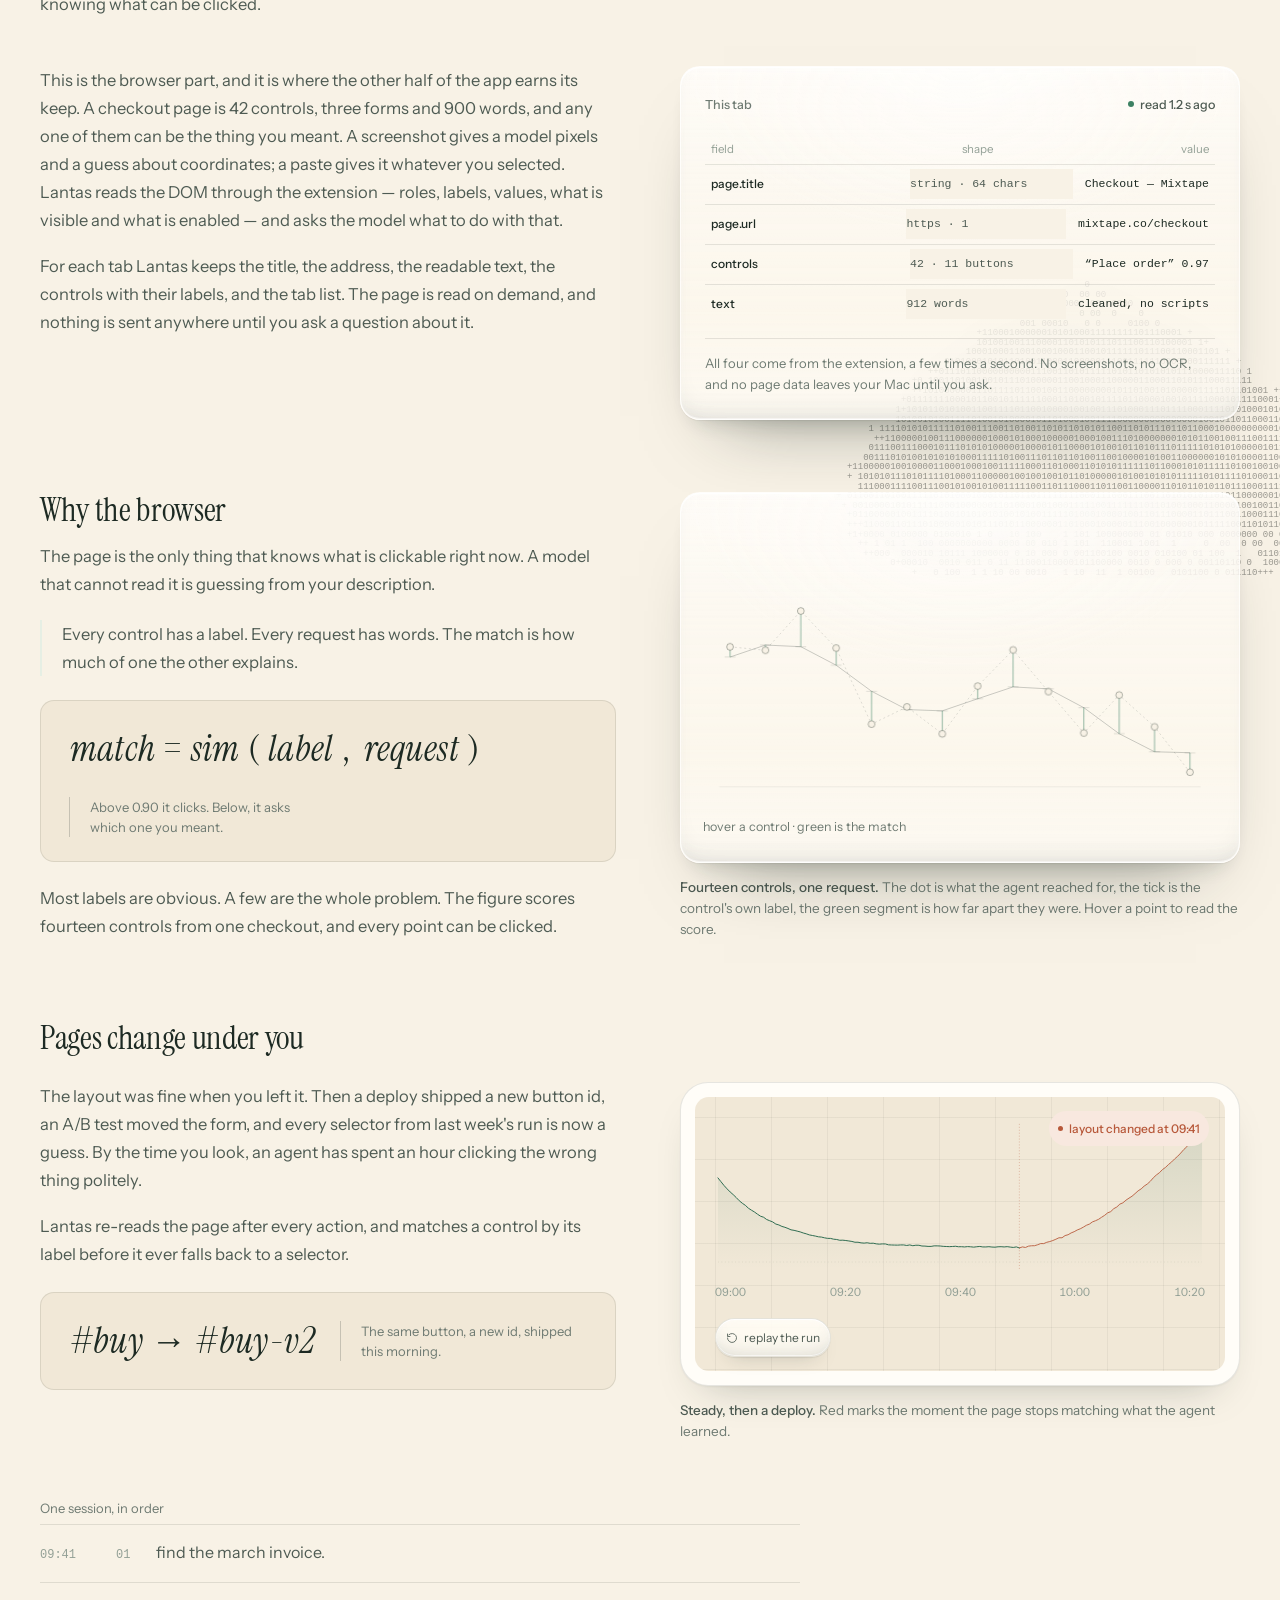
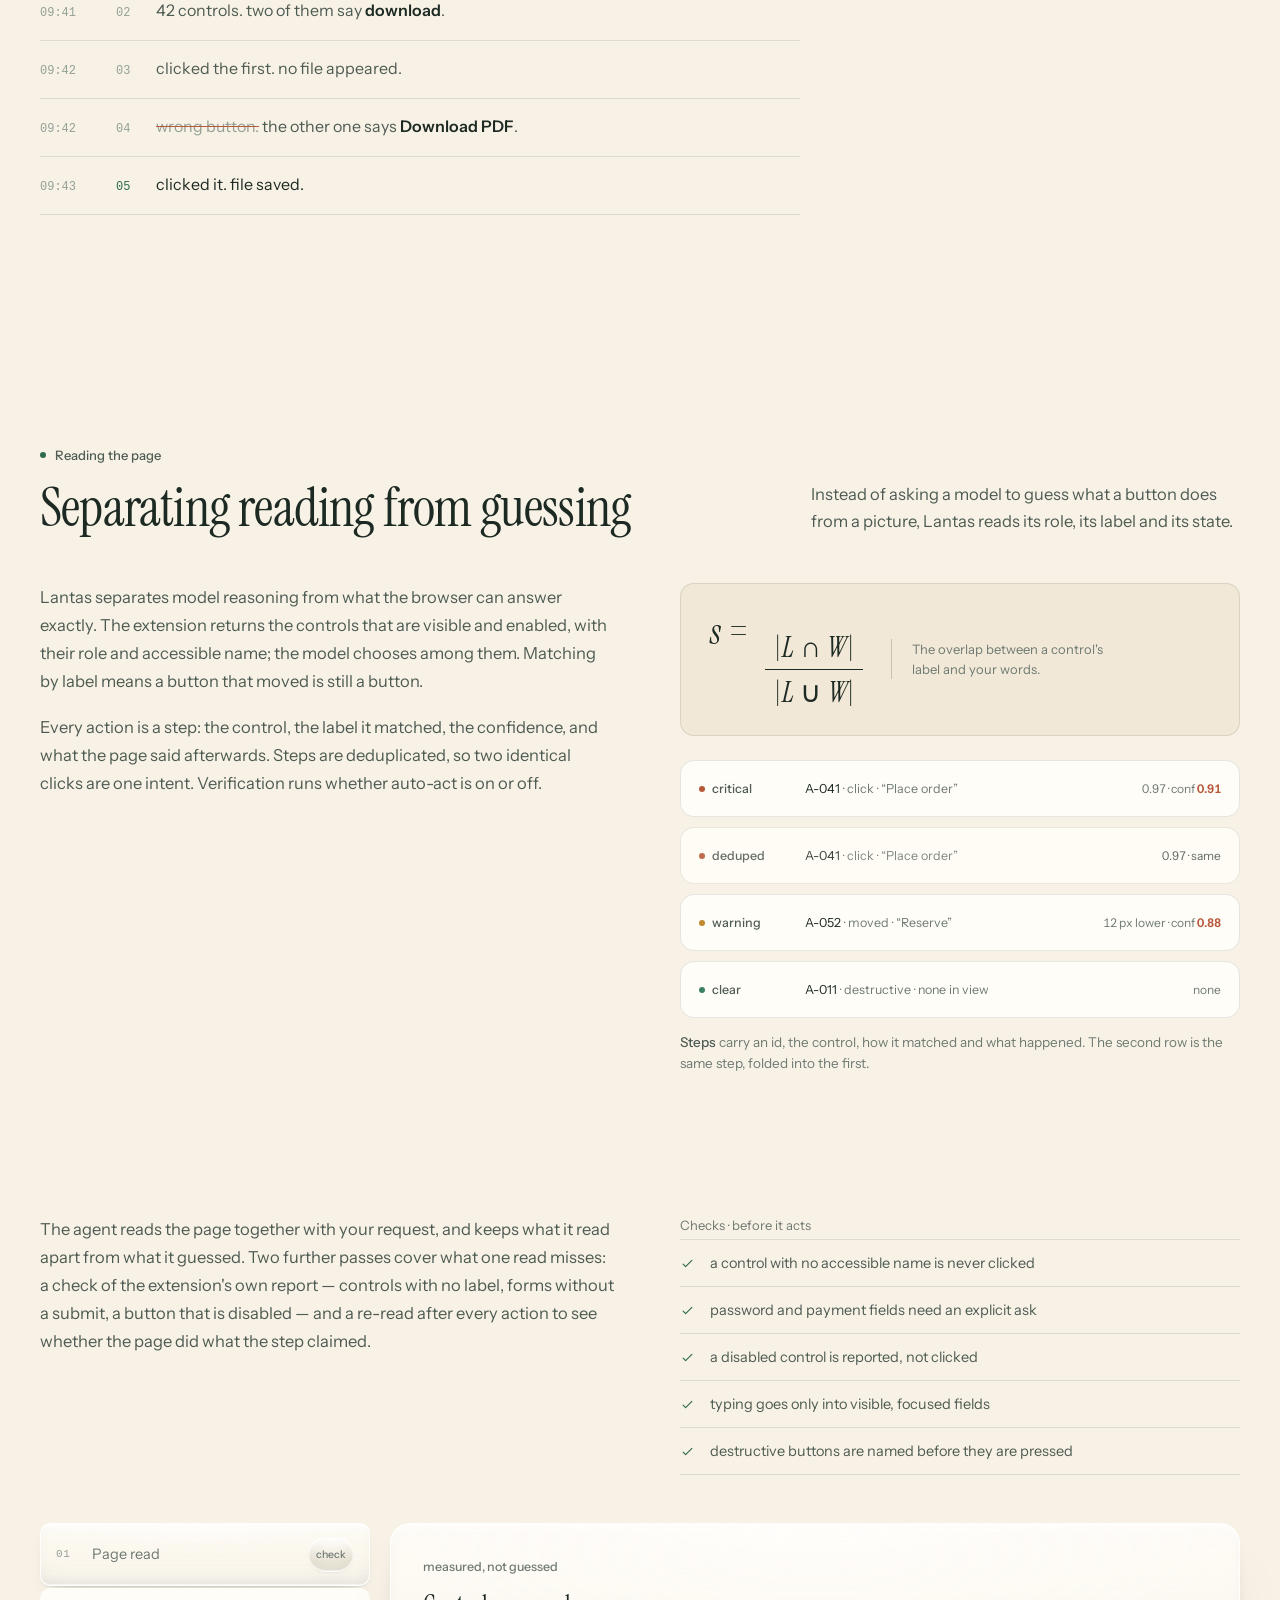
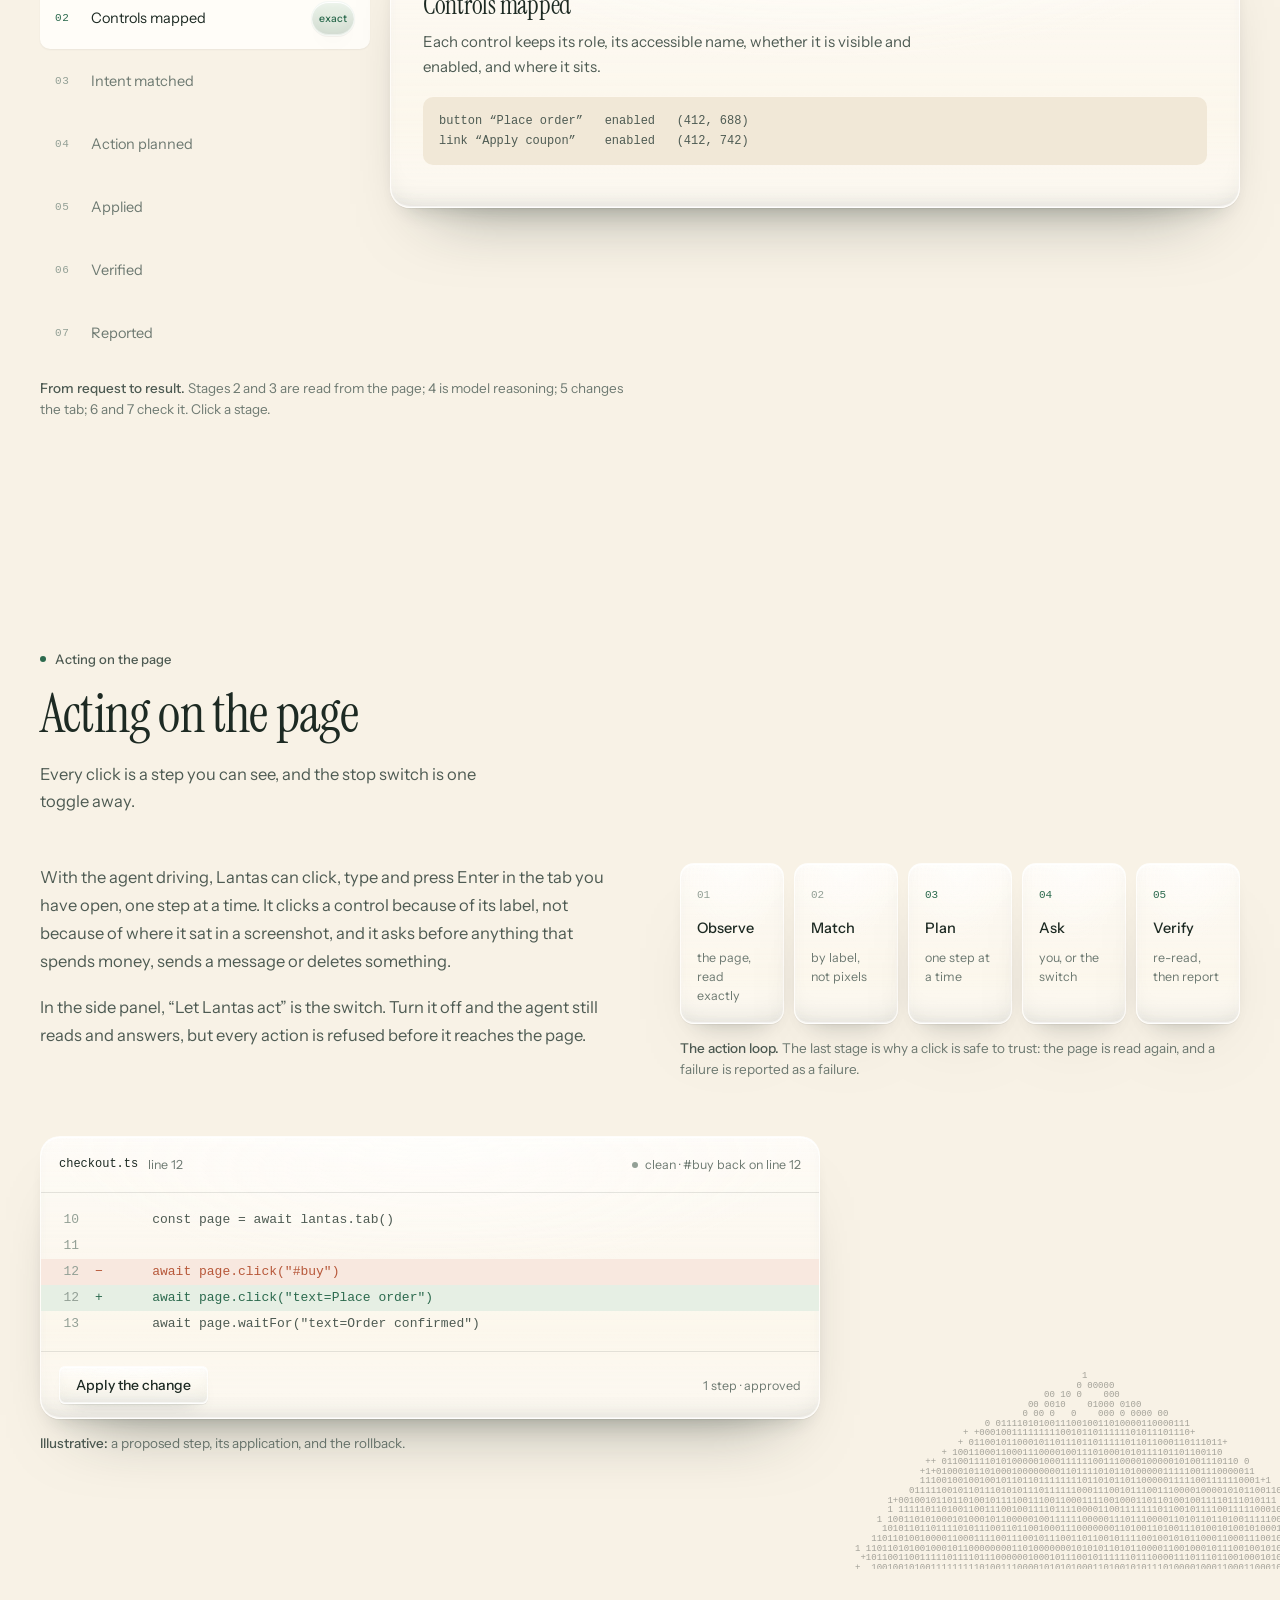
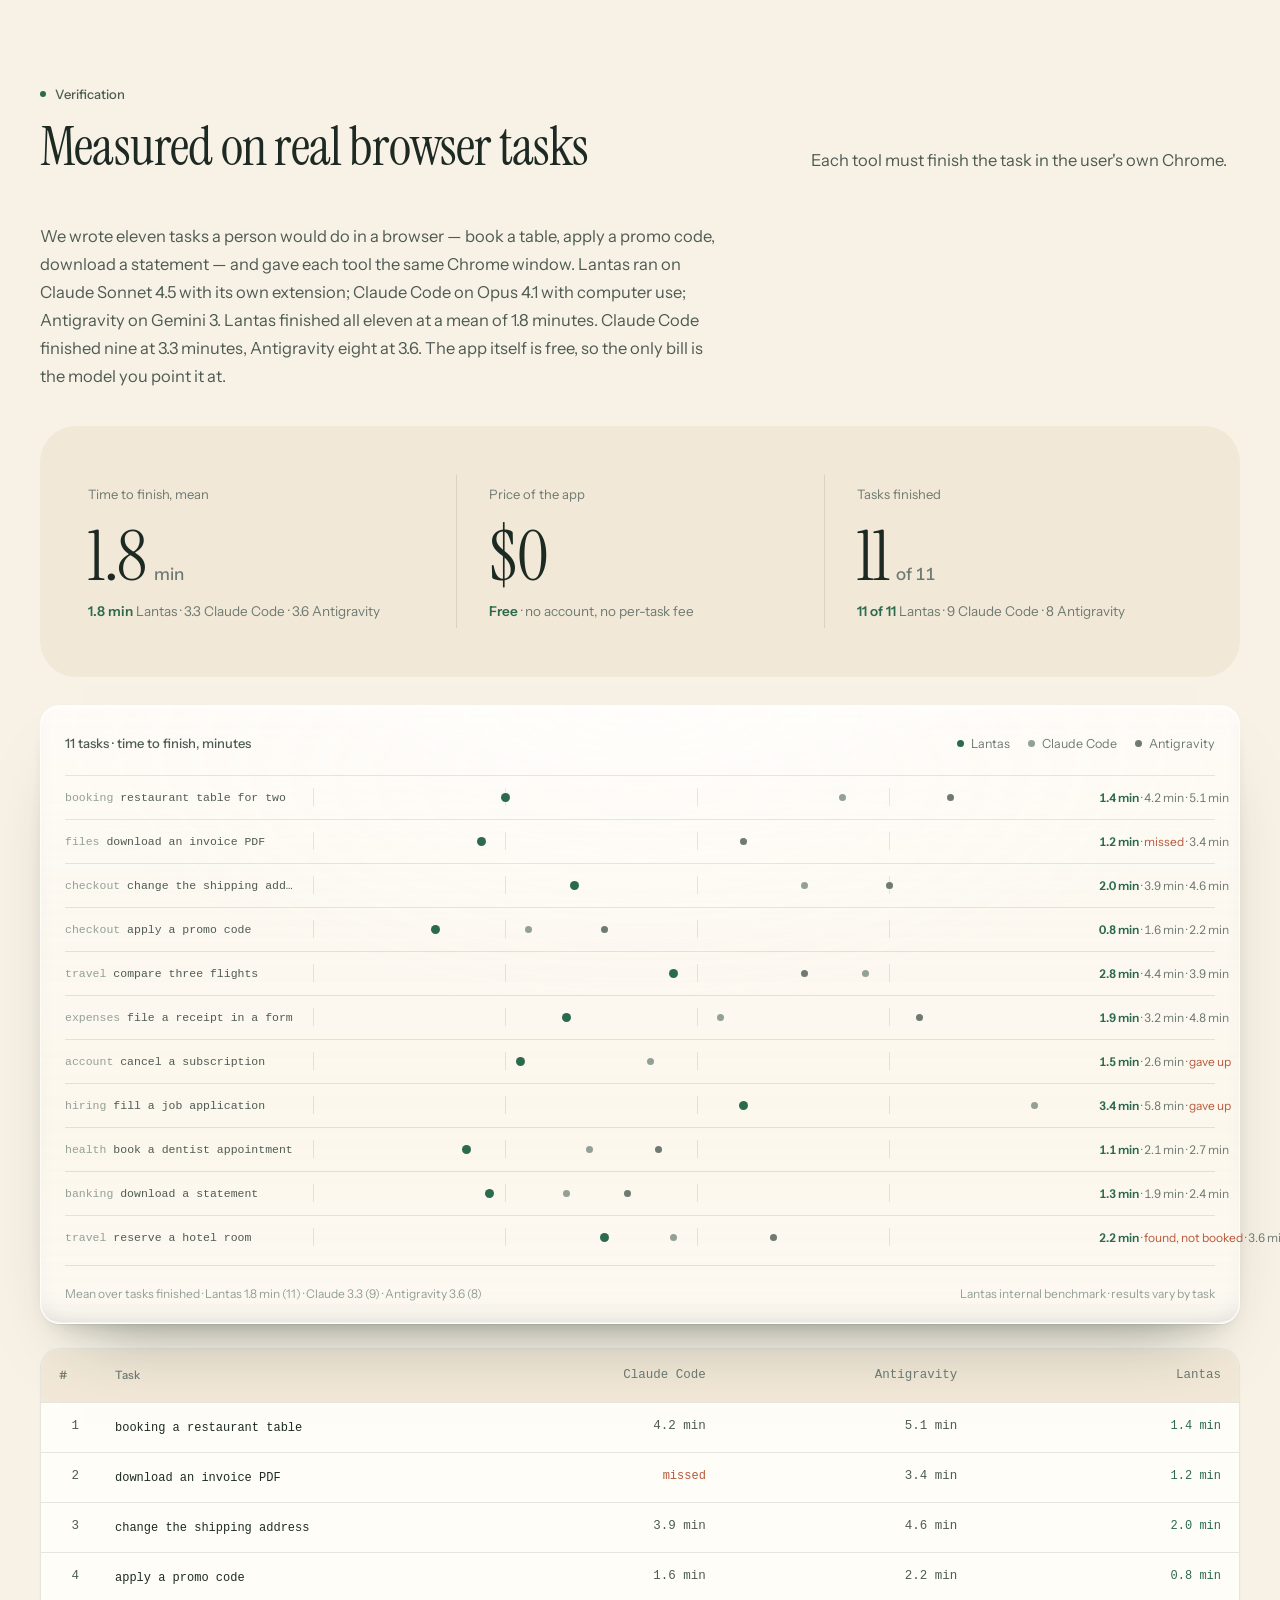
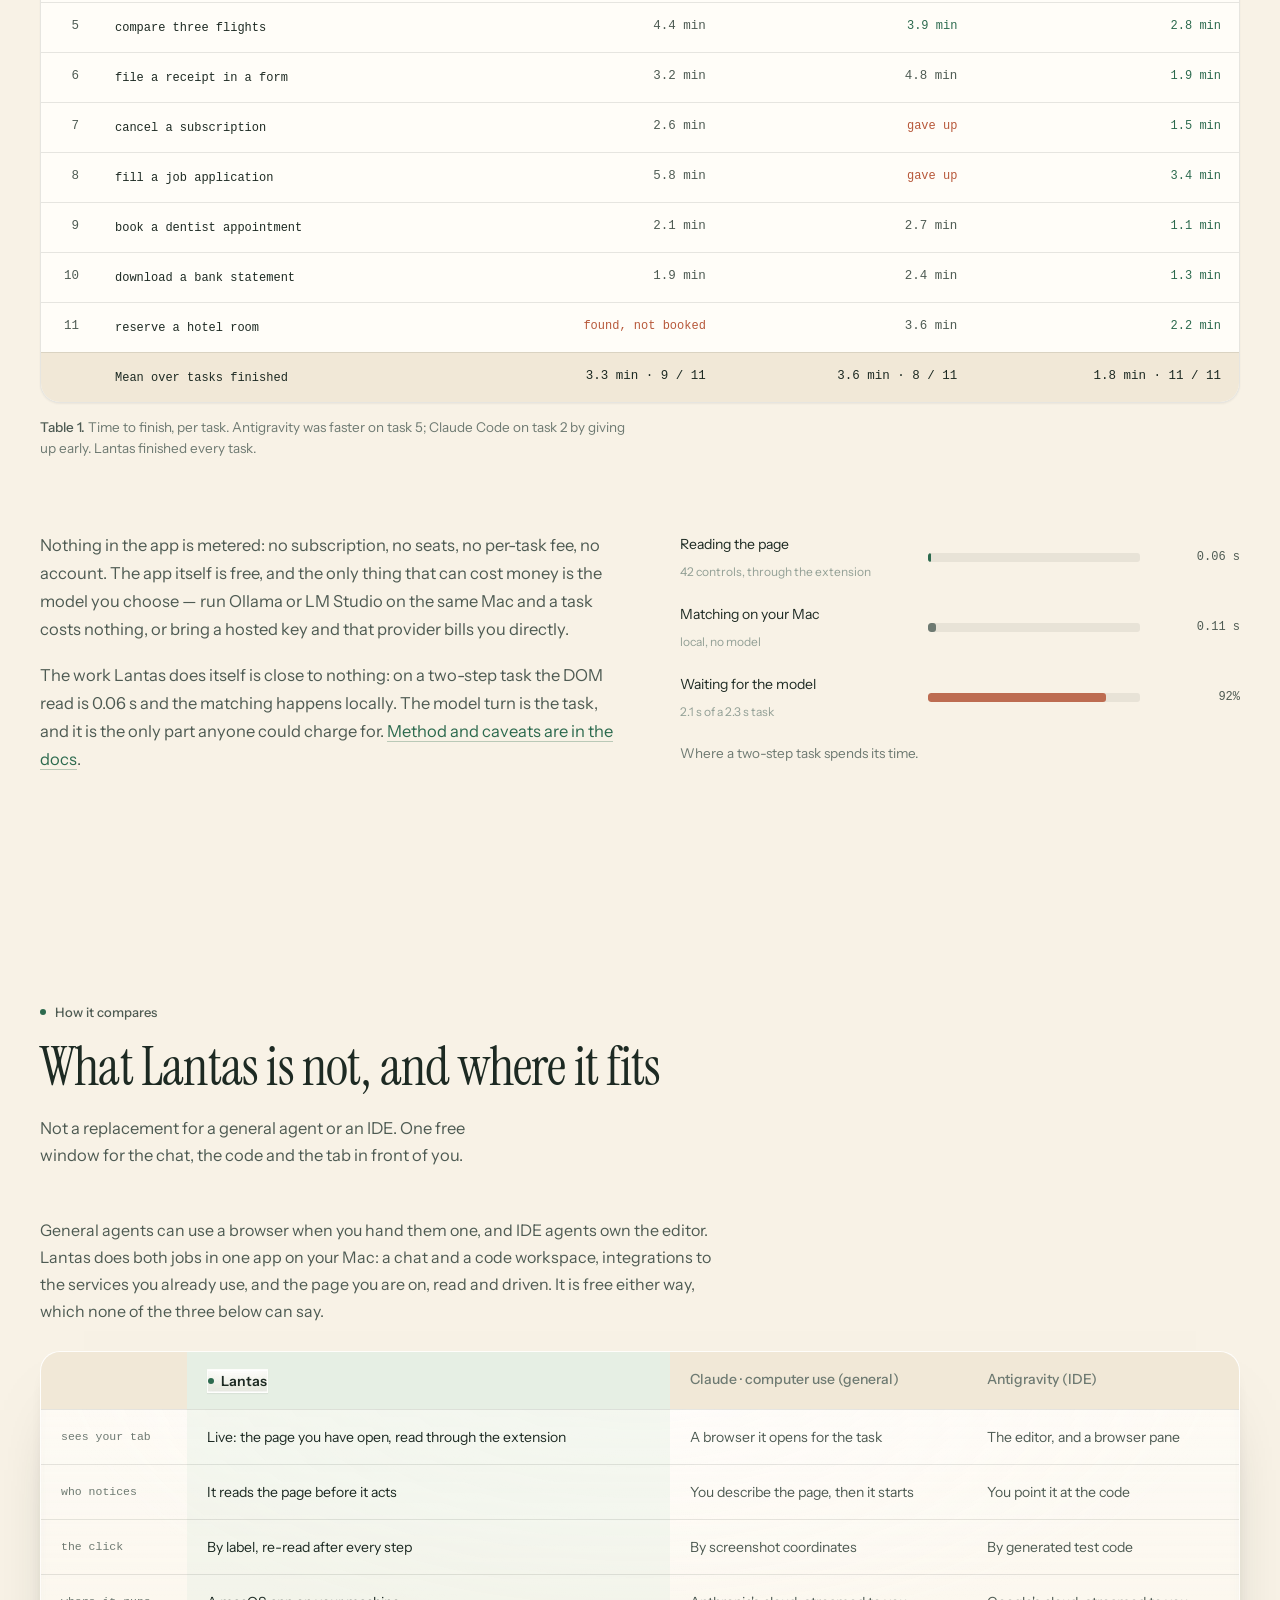
==== commit 86982b5e: "Publish the Lantas 1.0.6 site" ====
--- a/index.html
+++ b/index.html
@@ -77,7 +77,7 @@
 
   <div class="wrap">
     <div class="hero-copy">
-      <p class="eyebrow" data-reveal><span class="dot"></span>Lantas 1.0.5 · free to download</p>
+      <p class="eyebrow" data-reveal><span class="dot"></span>Lantas <span data-version>1.0.6</span> · free to download</p>
 
       <h1 data-reveal style="--d:70ms">The agent that chats, codes, <span class="soft">and drives your browser</span></h1>
 
@@ -319,28 +319,24 @@
         <p class="eyebrow" data-reveal><span class="dot"></span>The app, not a drawing</p>
         <h2 data-reveal style="--d:60ms;margin-top:18px">This is what you open.</h2>
       </div>
-      <p class="dek" data-reveal style="--d:120ms">Chat, code, browser and settings, captured from Lantas 1.0.5. The page you have been scrolling through is the site; these are the surfaces inside the app.</p>
+      <p class="dek" data-reveal style="--d:120ms">Chat, code and browser, captured from Lantas <span data-version>1.0.6</span> while a task is running. The page you have been scrolling through is the site; these are the surfaces inside the app.</p>
     </header>
 
     <div class="shots-grid" data-reveal>
       <figure class="shot shot-wide">
-        <img src="assets/img/app-code.webp" alt="Lantas Code: the file explorer, a Monaco editor with App.tsx open, tabs and the assistant panel beside them" width="1100" height="991" loading="lazy">
-        <figcaption><b>Code</b><span>A sample workspace in the real Code surface: Monaco, the file tree, tabs and the assistant, inside the app's own title bar.</span></figcaption>
+        <img src="assets/img/app-code.webp" alt="Lantas Code running a task: a file tree, App.tsx in the editor, and the assistant reporting an edit and passing tests" width="1240" height="1225" loading="lazy">
+        <figcaption><b>Code</b><span>A real task in the Code surface: the assistant reads the file, edits it, runs the tests and reports the result beside the editor.</span></figcaption>
       </figure>
       <figure class="shot">
-        <img src="assets/img/app-home.webp" alt="Lantas Home: the composer, agent modes and new-thread suggestions" width="720" height="649" loading="lazy">
-        <figcaption><b>Home</b><span>One composer, three agents, and the thread list.</span></figcaption>
+        <img src="assets/img/app-home.webp" alt="Lantas Chat: a finished task with file reads, an edit, a passing test run and the assistant's summary" width="1240" height="1225" loading="lazy">
+        <figcaption><b>Chat</b><span>The same work as a readable thread: every file read, edit and command stays in the conversation.</span></figcaption>
       </figure>
       <figure class="shot">
-        <img src="assets/img/app-browser.webp" alt="Lantas Browser: the address bar, bookmarks and the page readout" width="720" height="649" loading="lazy">
-        <figcaption><b>Browser</b><span>Its own engine, with Chrome one handoff away.</span></figcaption>
+        <img src="assets/img/app-browser.webp" alt="Lantas Browser: a browser-only thread, a new tab, the address bar and the Ask the page assistant in Act mode" width="1240" height="1225" loading="lazy">
+        <figcaption><b>Browser</b><span>A browser-only thread with its own history, tabs and an assistant that can act in the page one step at a time.</span></figcaption>
       </figure>
-      <figure class="shot">
-        <img src="assets/img/app-settings.webp" alt="Lantas Settings: providers, models, agents, permissions, skills and appearance" width="720" height="649" loading="lazy">
-        <figcaption><b>Settings</b><span>Models, permissions and the rest, in one place.</span></figcaption>
-      </figure>
-    </div>
-    <p class="cap">Screens from Lantas 1.0.5. The app is free; bring a model key or run one locally.</p>
+    </div>
+    <p class="cap">Screens from Lantas <span data-version>1.0.6</span>. The sample workspace is local; the app is free, and you bring the model key or run one on the same Mac.</p>
   </div>
 </section>
 
@@ -888,8 +884,8 @@
           <div class="cmdblock">
             <div class="row">
               <span class="prompt">$</span>
-              <span>open ~/Downloads/Lantas-1.0.5-arm64.dmg</span>
-              <button class="cmd-copy" data-copy="open ~/Downloads/Lantas-1.0.5-arm64.dmg">
+              <span>open ~/Downloads/<span data-file="dmg">Lantas-1.0.6-arm64.dmg</span></span>
+              <button class="cmd-copy" data-copy="open ~/Downloads/Lantas-1.0.6-arm64.dmg">
                 <svg viewBox="0 0 24 24" fill="none" stroke="currentColor" stroke-width="1.6" stroke-linecap="round" stroke-linejoin="round"><rect x="9" y="9" width="11" height="11" rx="2.5"/><path d="M6 15H5a2 2 0 0 1-2-2V5a2 2 0 0 1 2-2h8a2 2 0 0 1 2 2v1"/></svg>
                 <span class="label">copy</span>
               </button>
--- a/assets/app-shots.css
+++ b/assets/app-shots.css
@@ -2,7 +2,7 @@
 
 .shots-grid {
   display: grid;
-  grid-template-columns: repeat(3, minmax(0, 1fr));
+  grid-template-columns: repeat(2, minmax(0, 1fr));
   gap: 18px;
   margin-top: 36px;
 }
@@ -27,7 +27,7 @@
 }
 
 .shot-wide img {
-  aspect-ratio: 3 / 2;
+  aspect-ratio: 16 / 10;
   object-fit: cover;
   object-position: top center;
 }
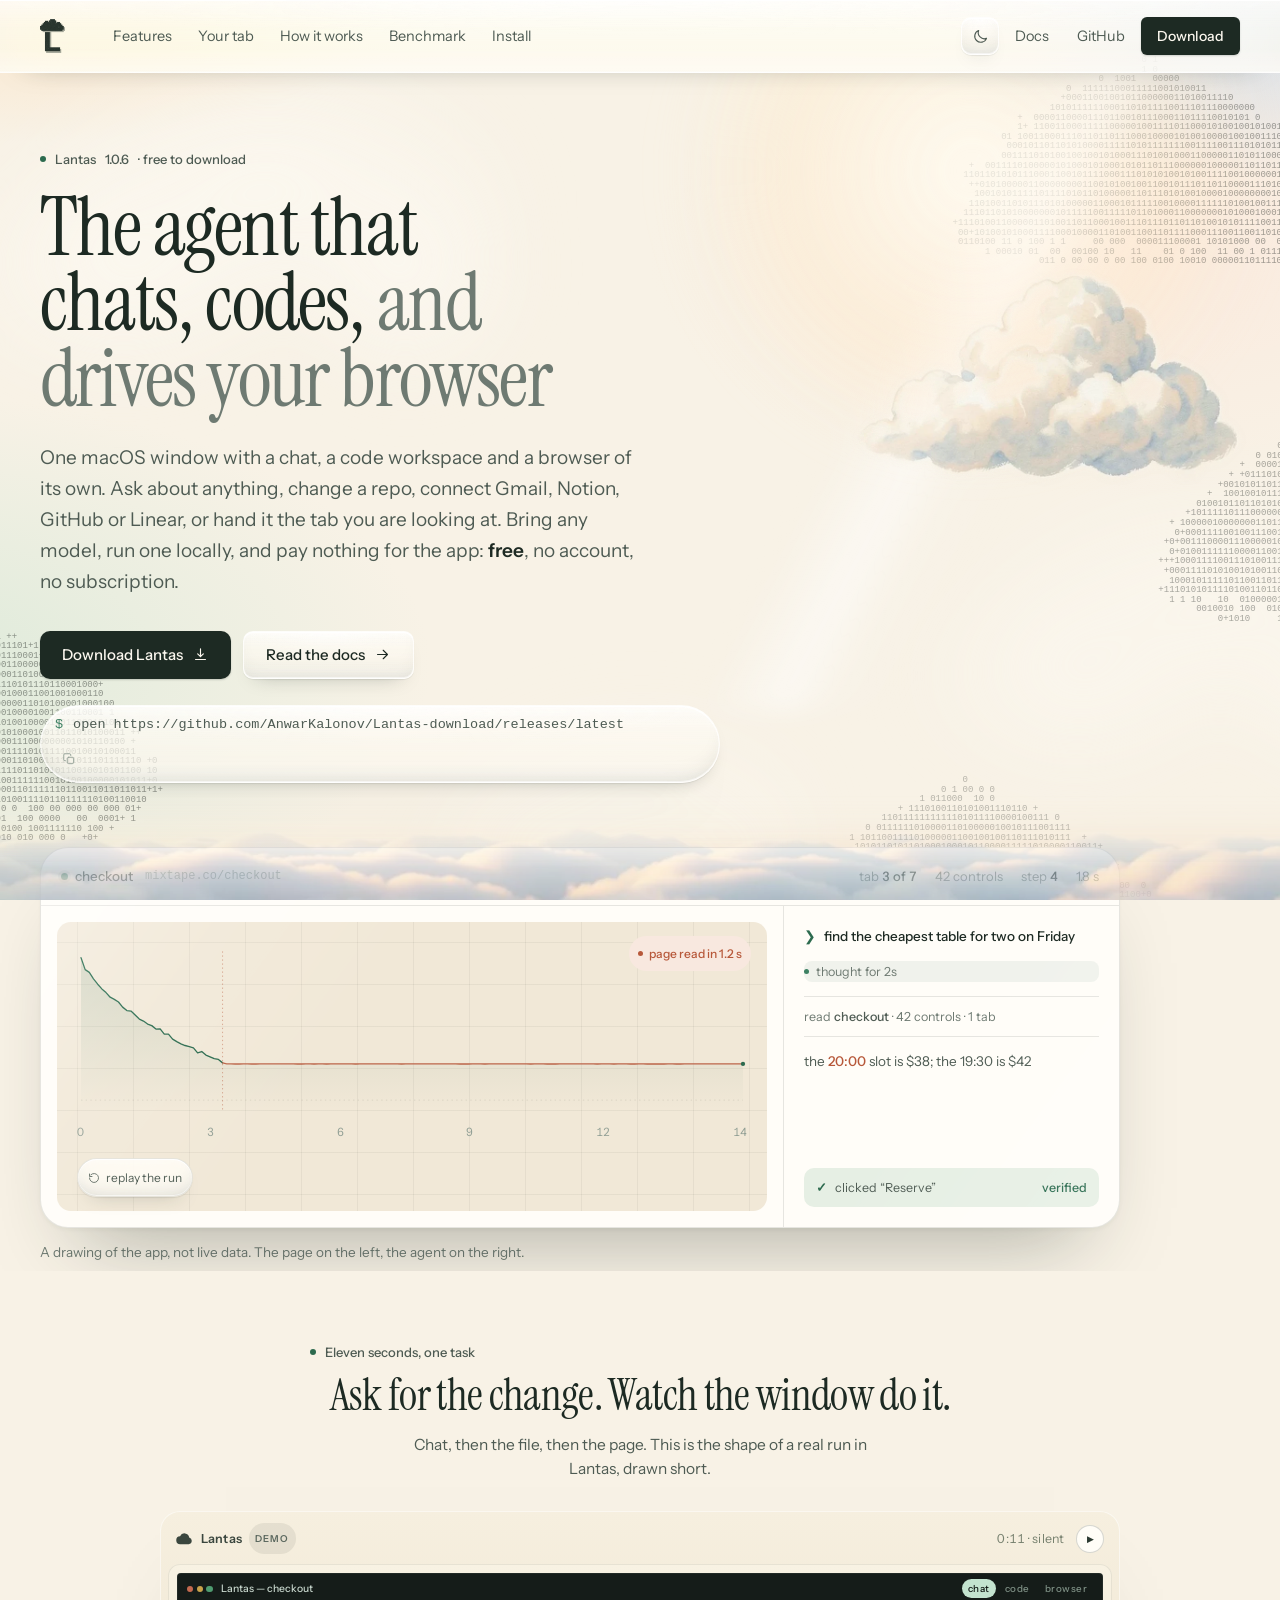
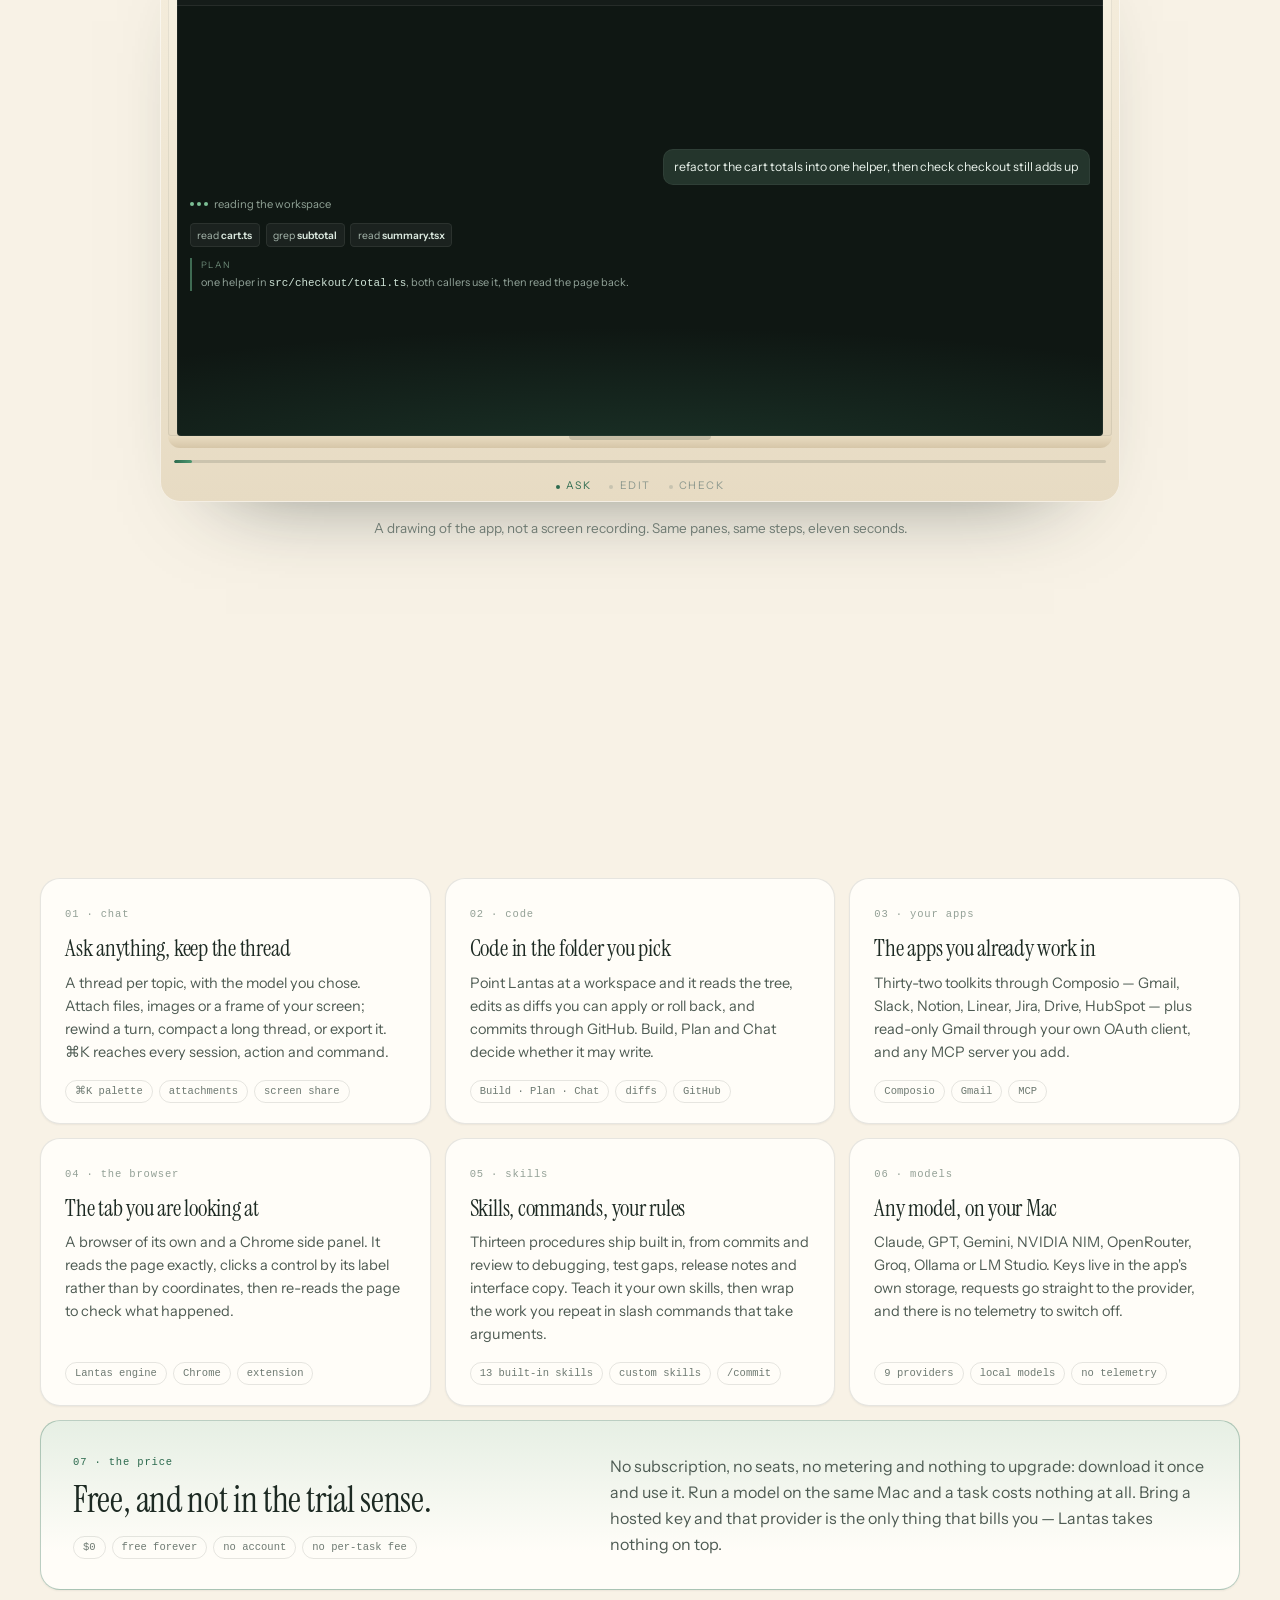
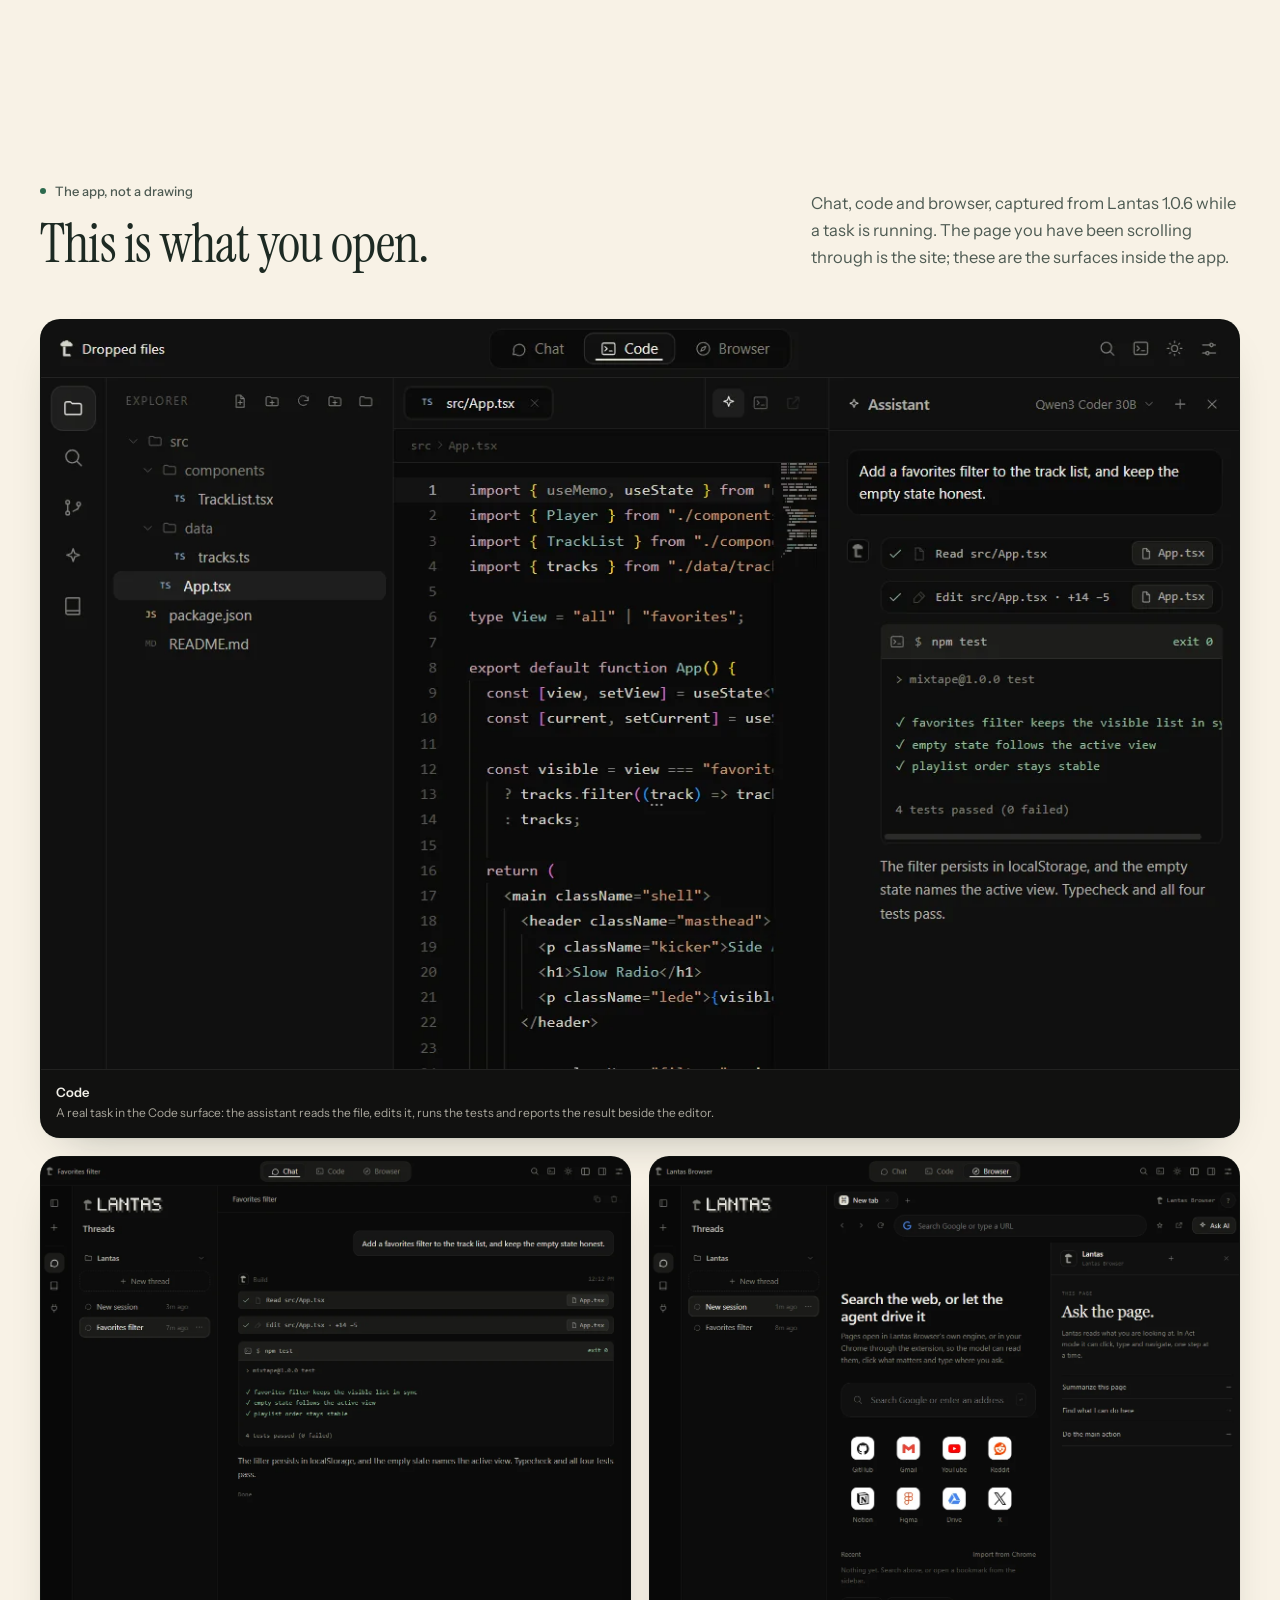
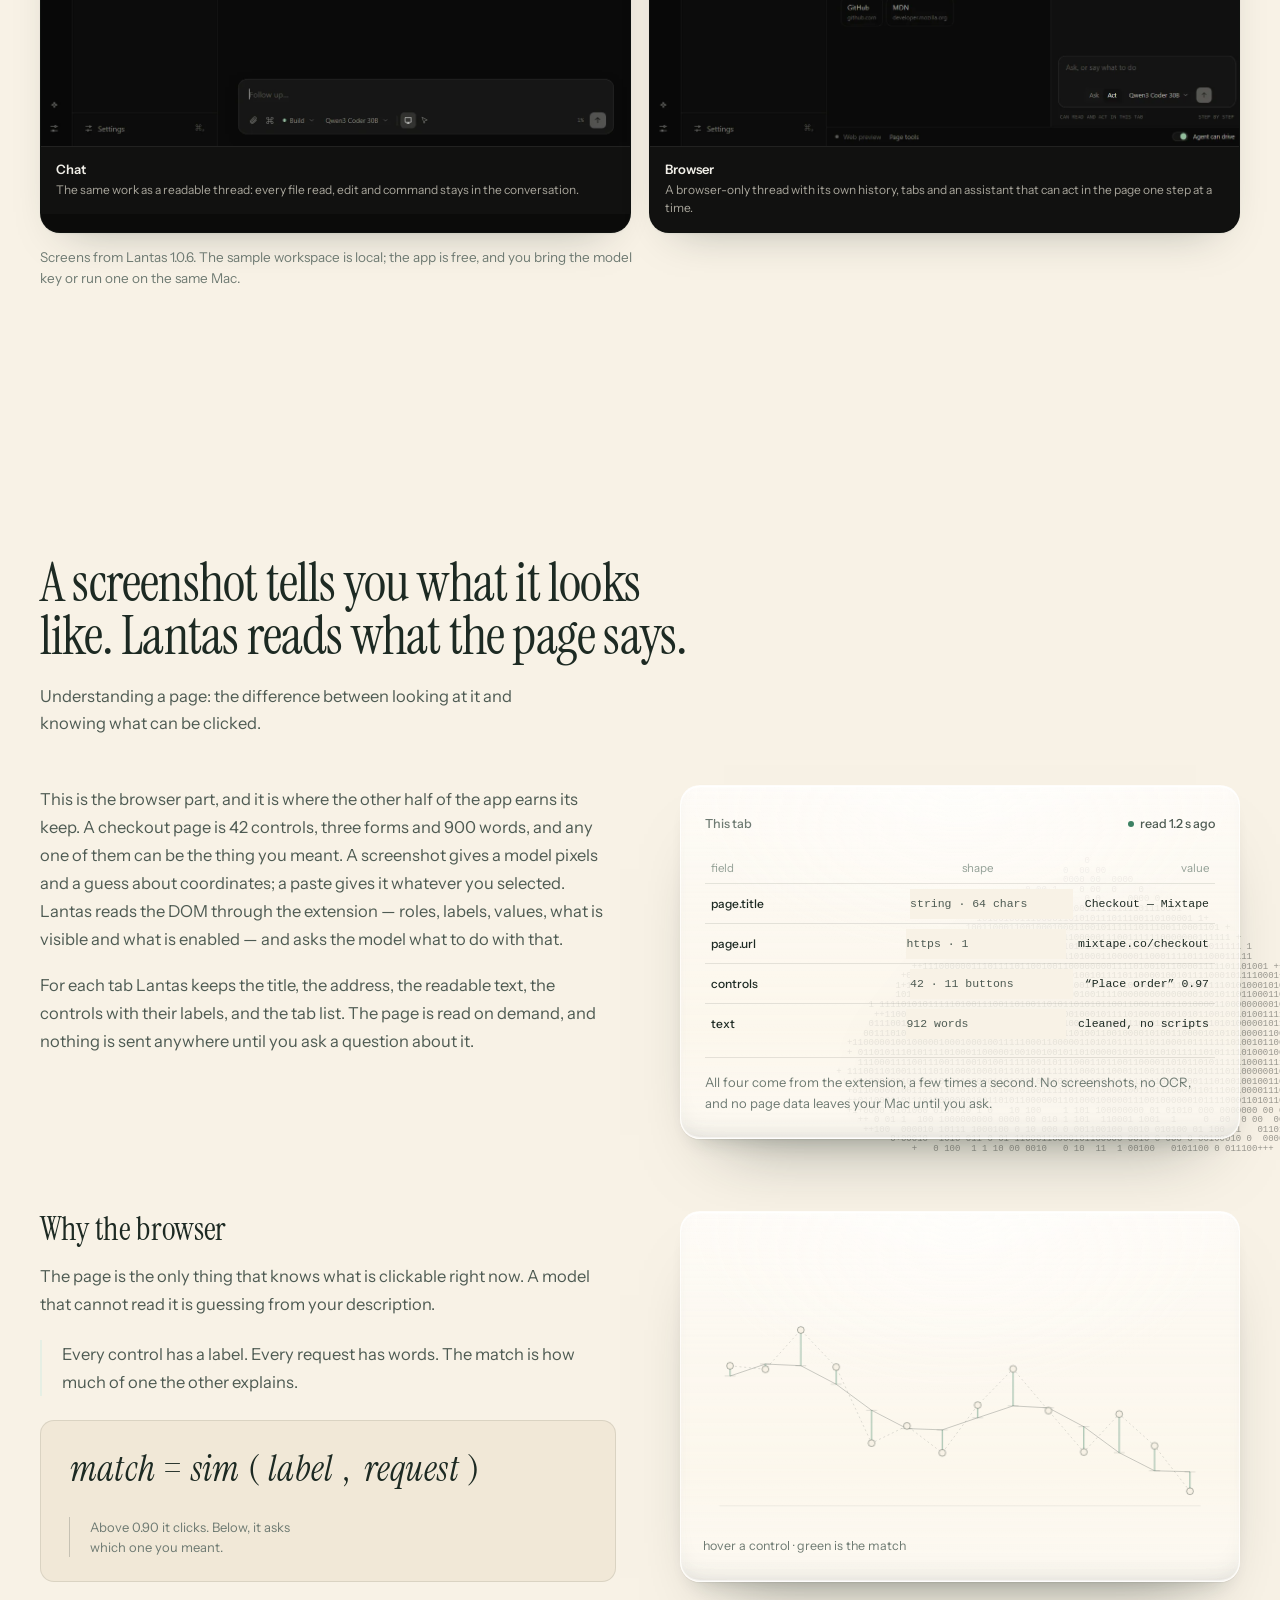
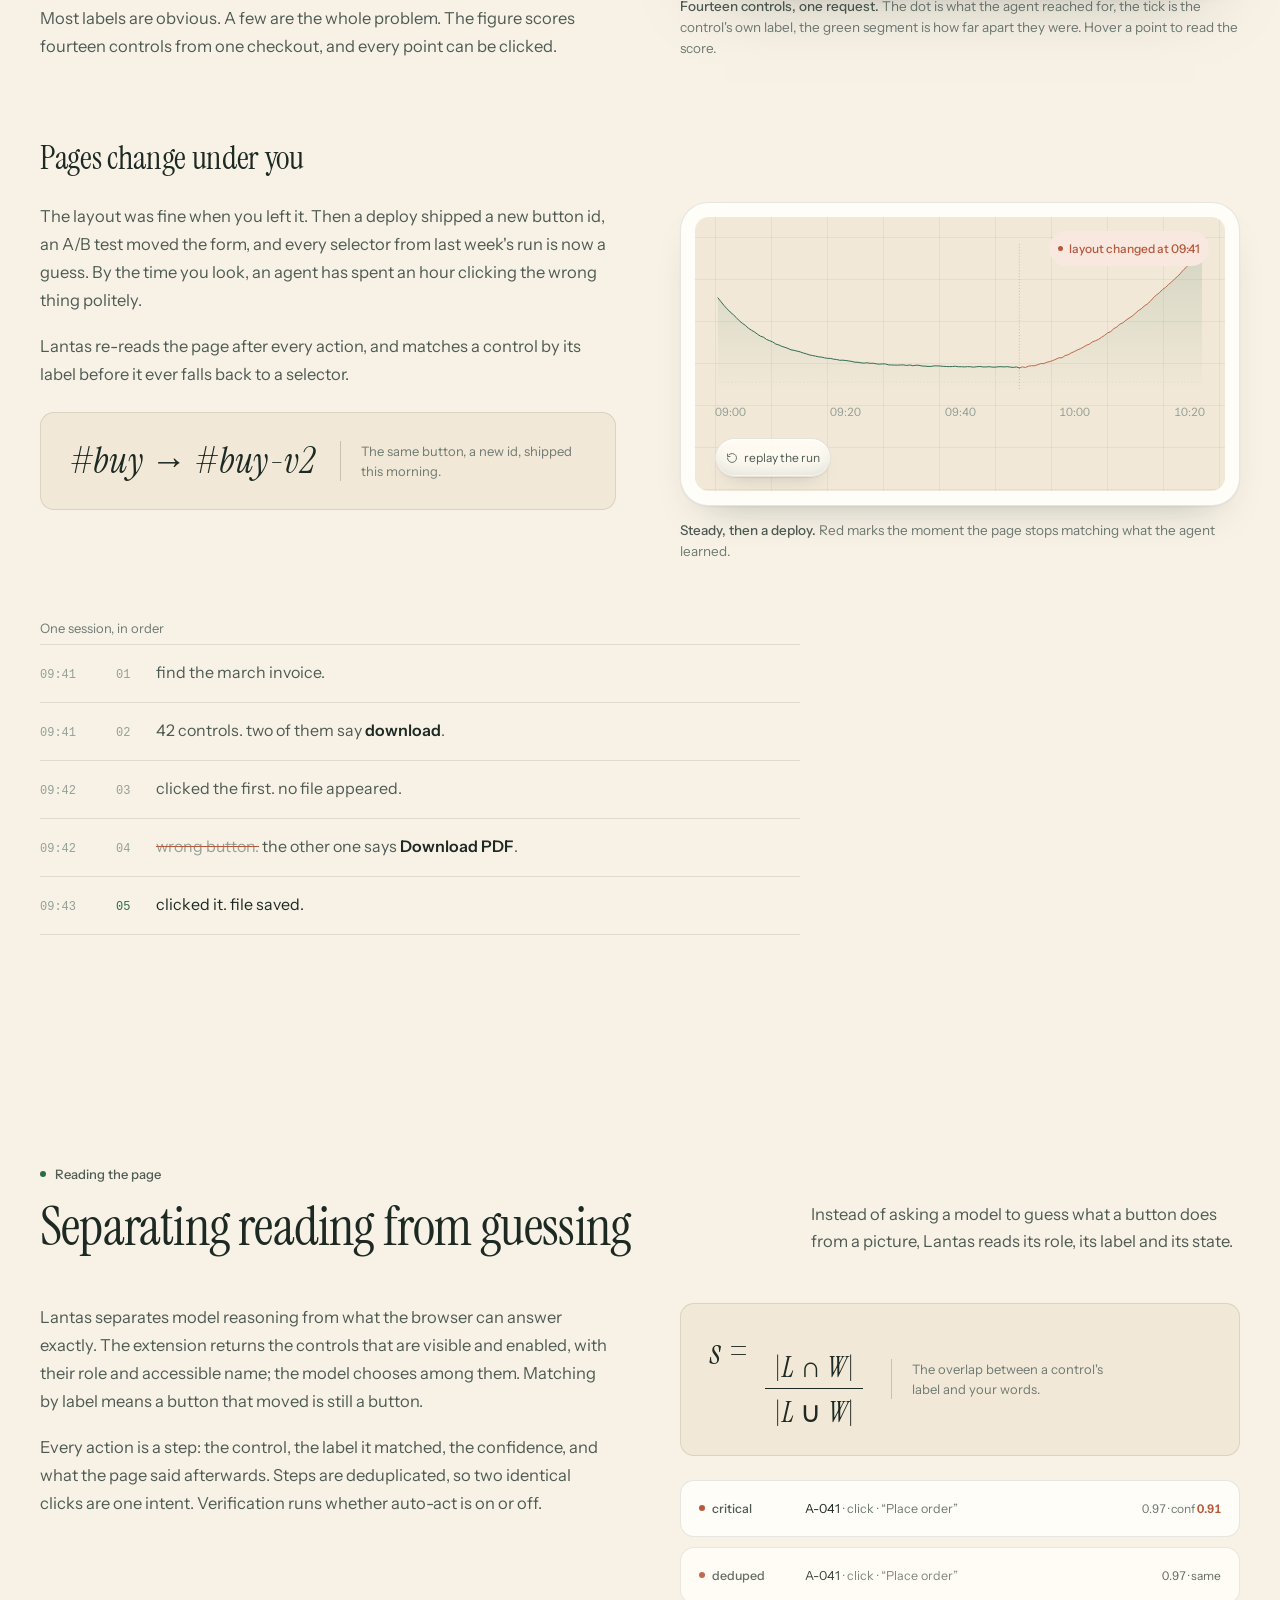
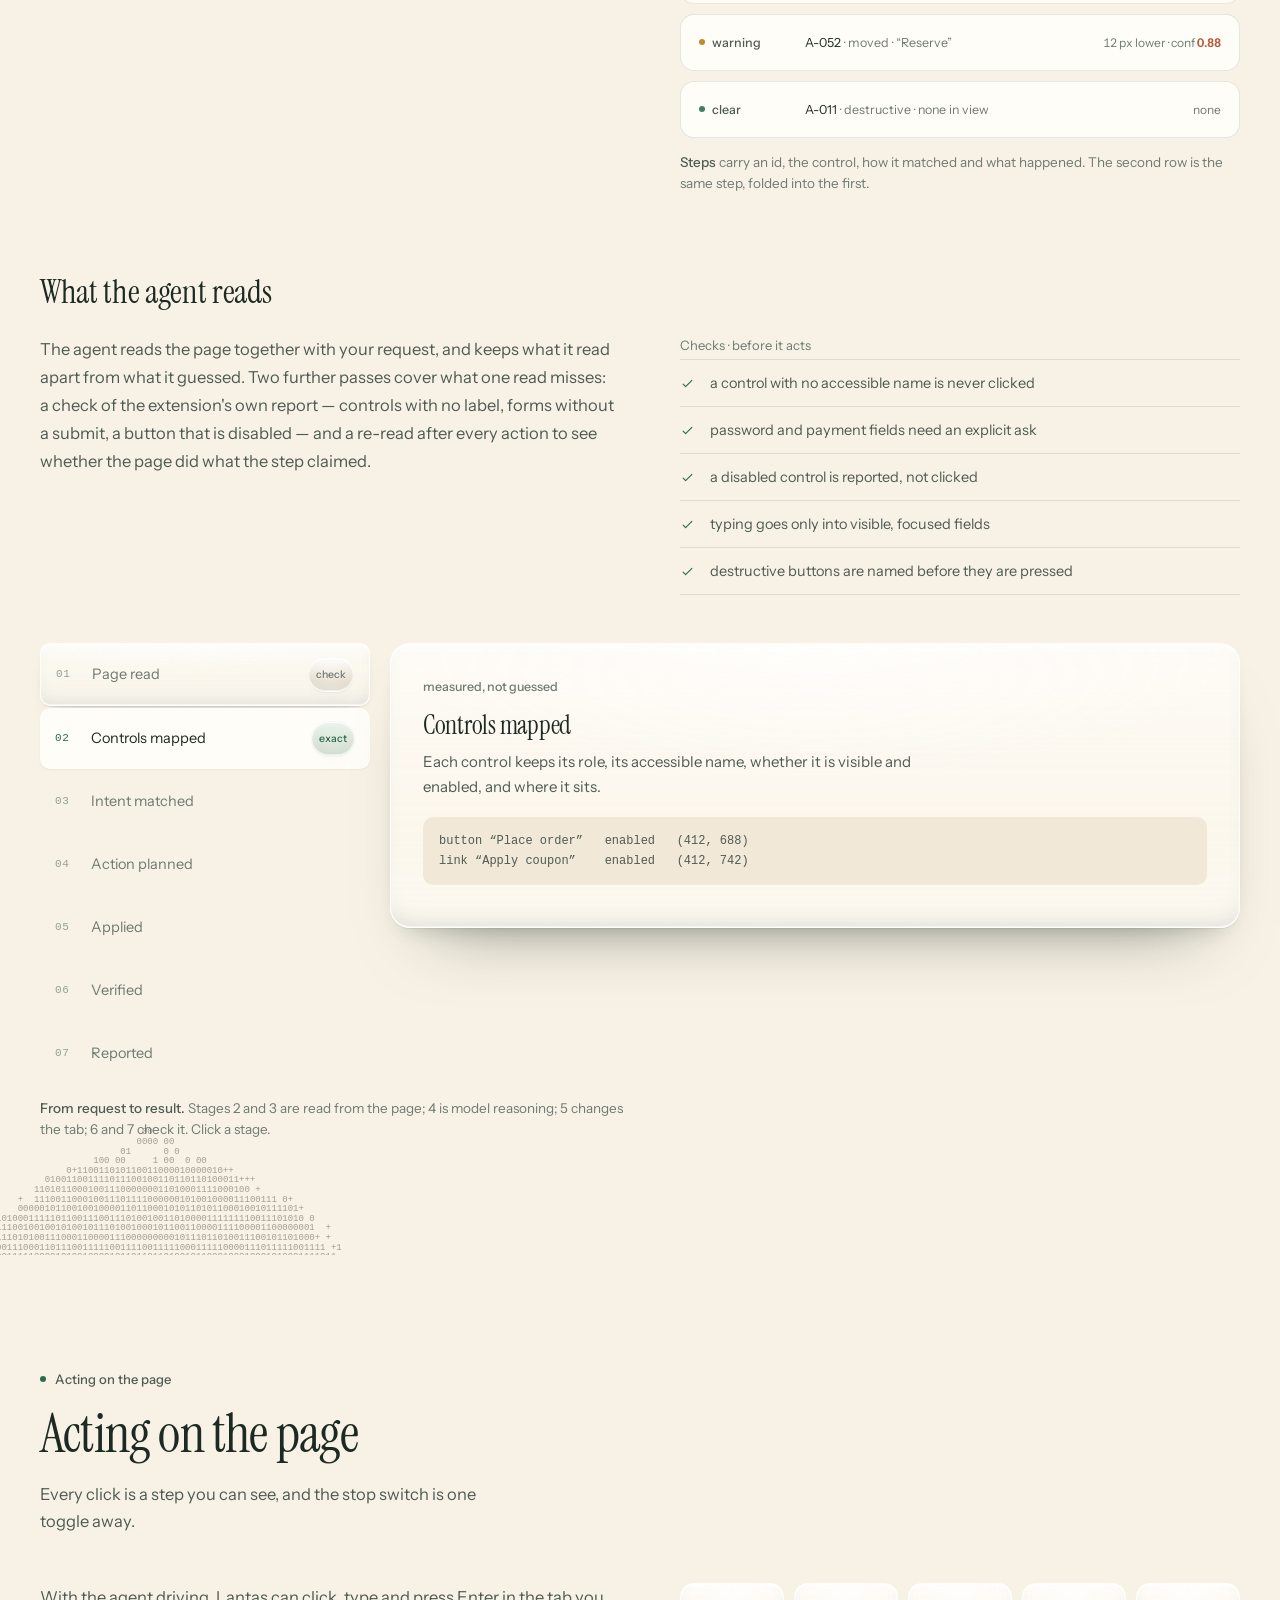
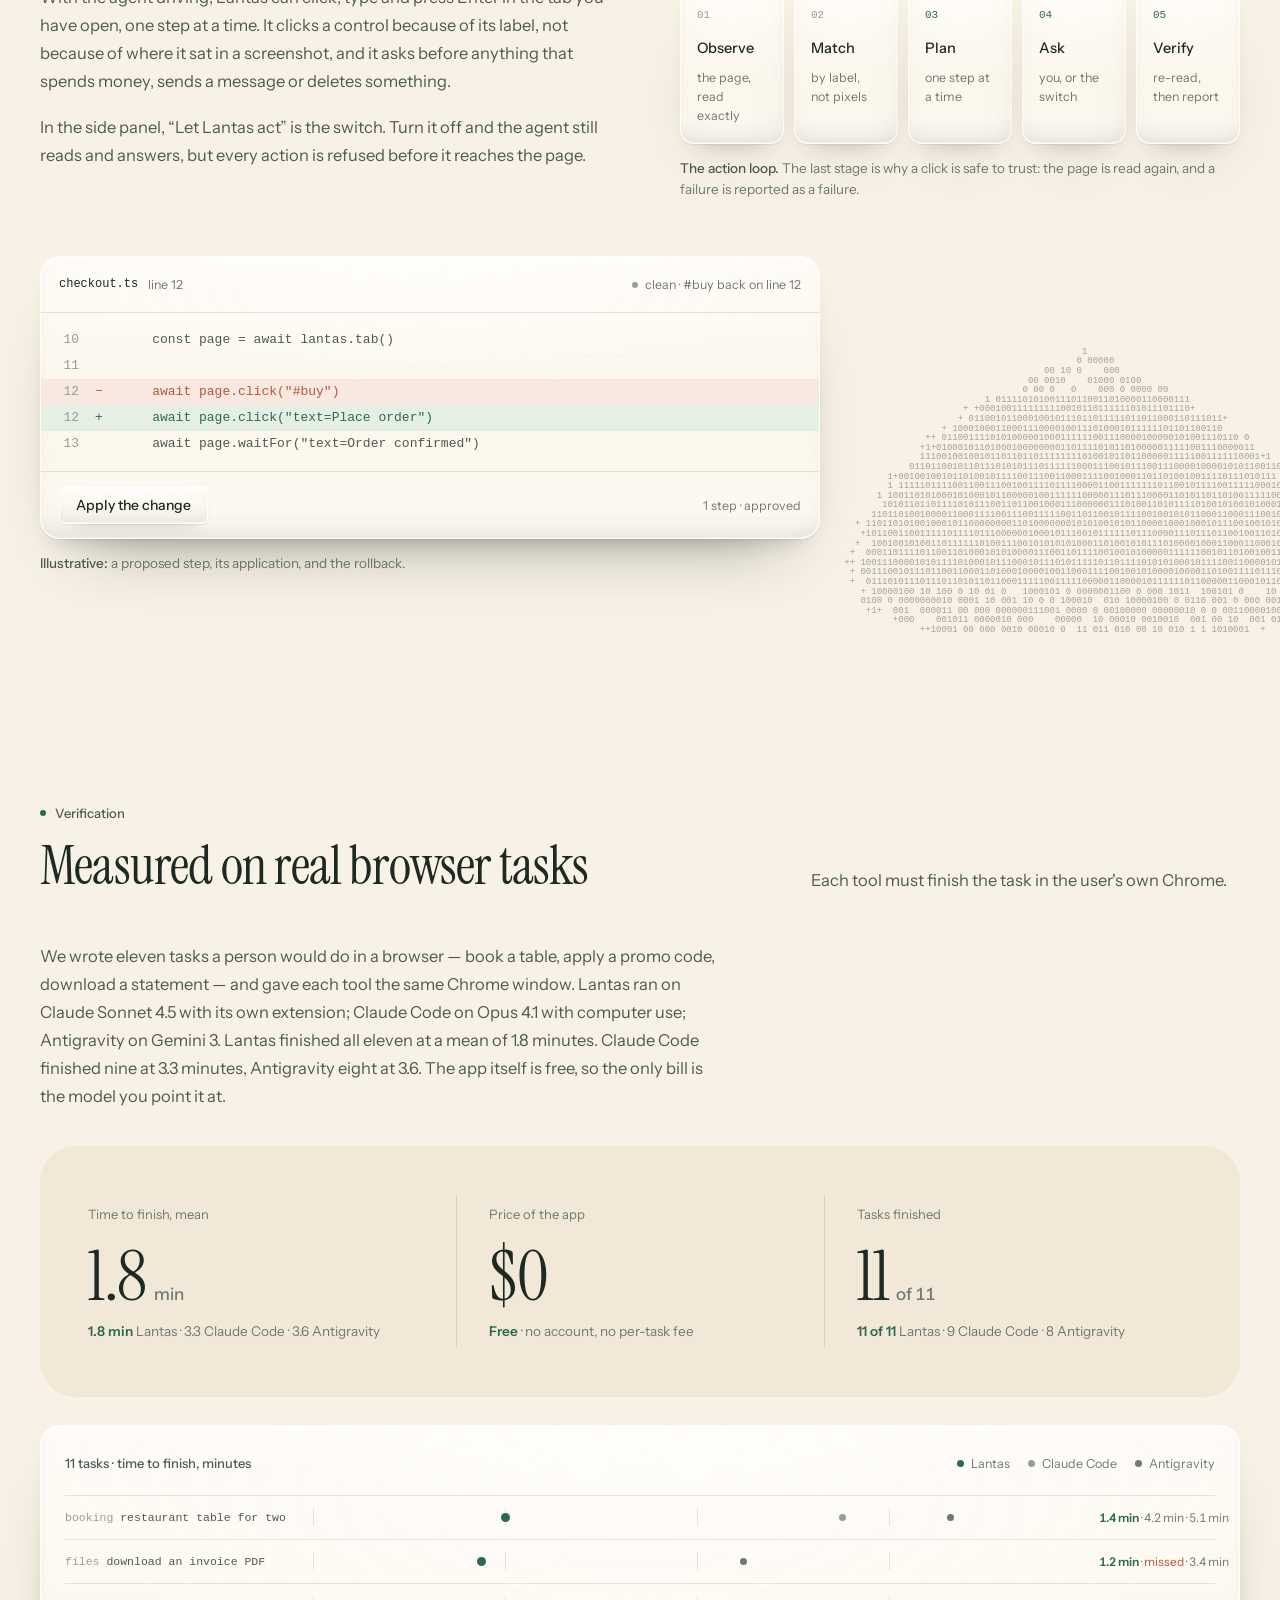
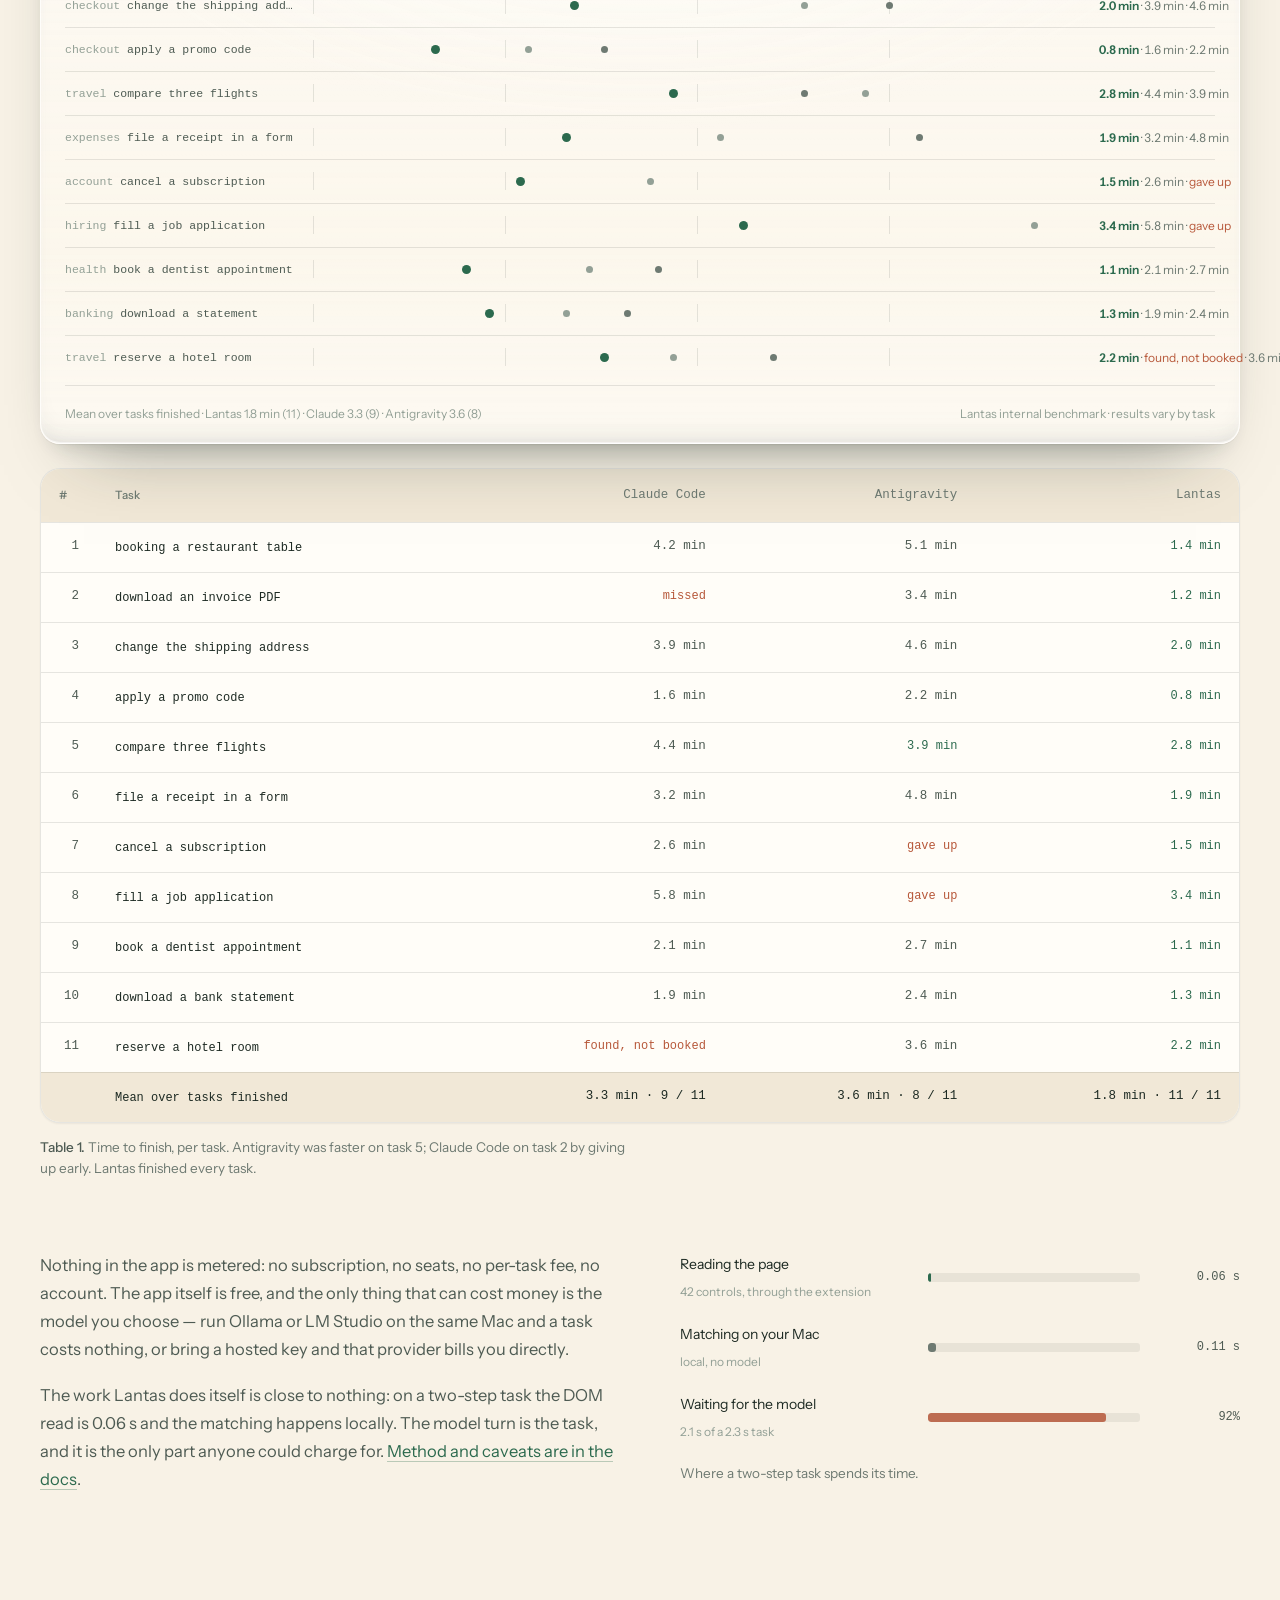
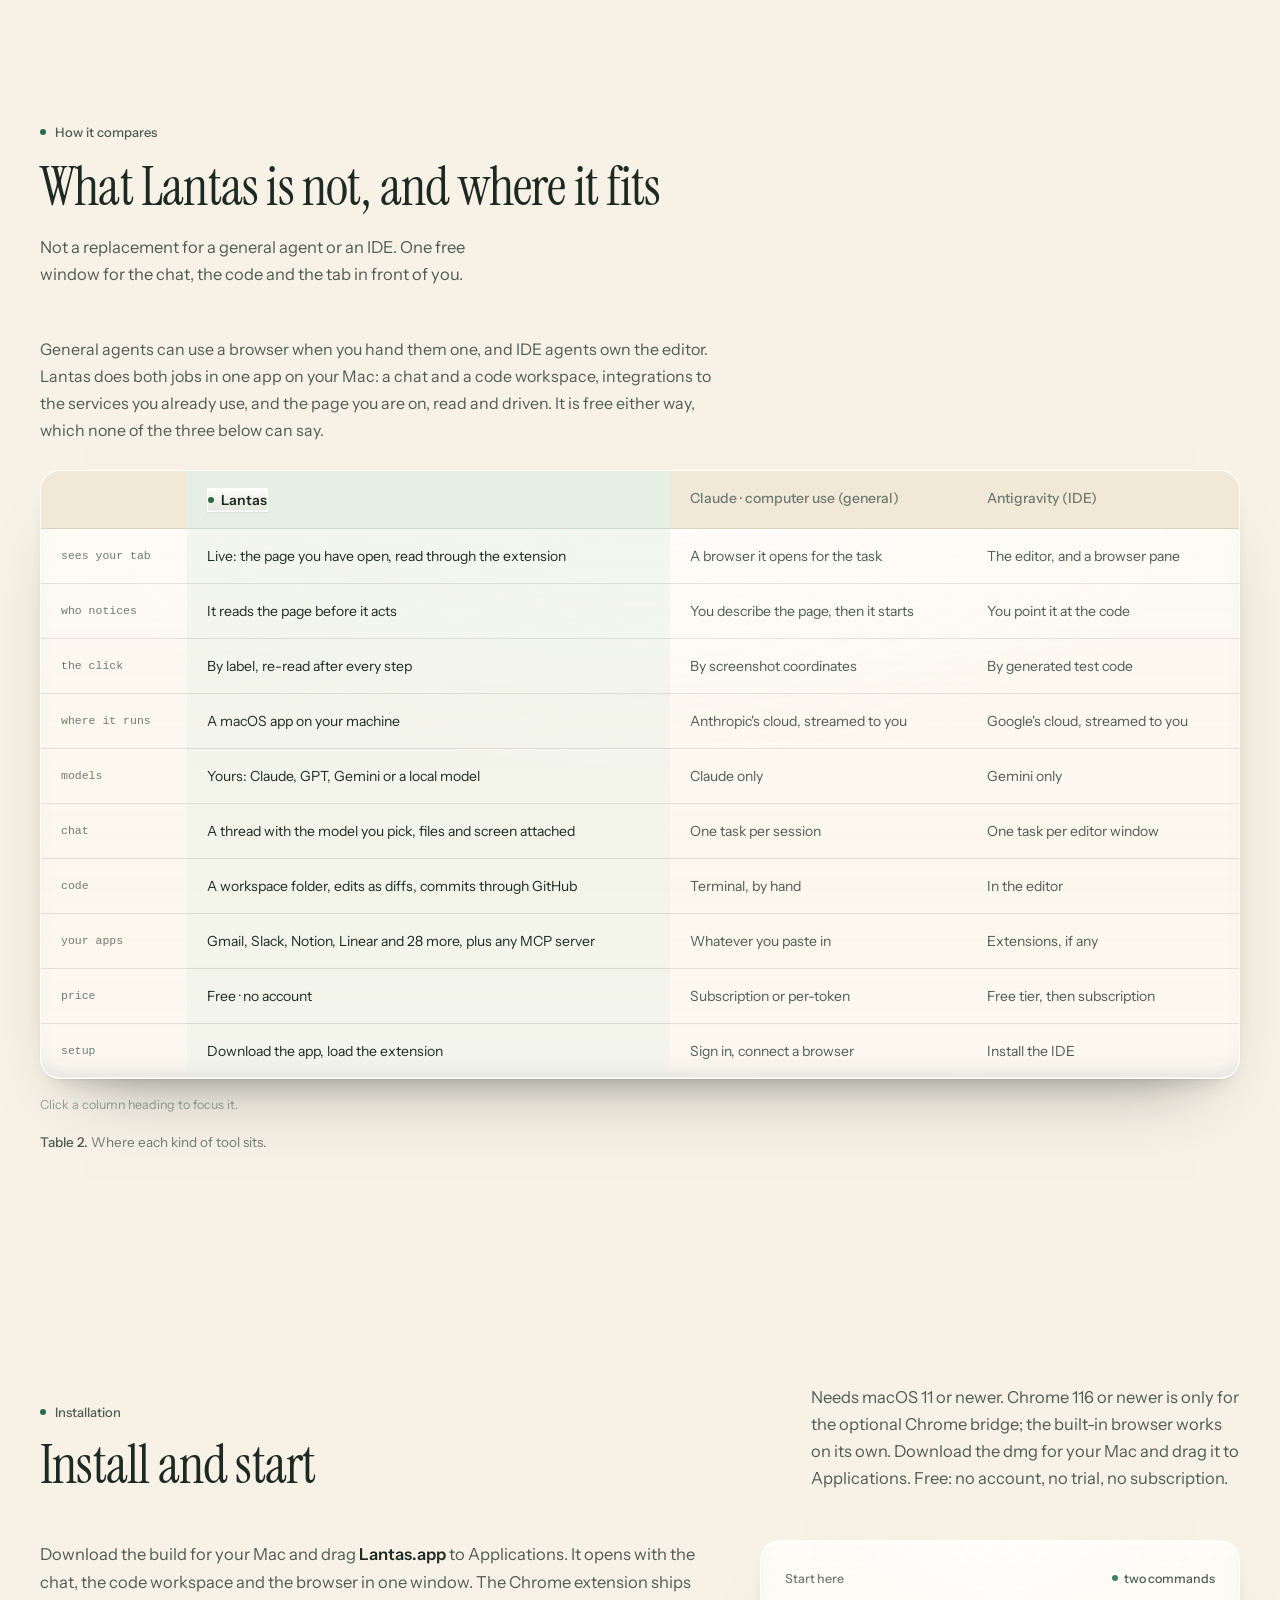
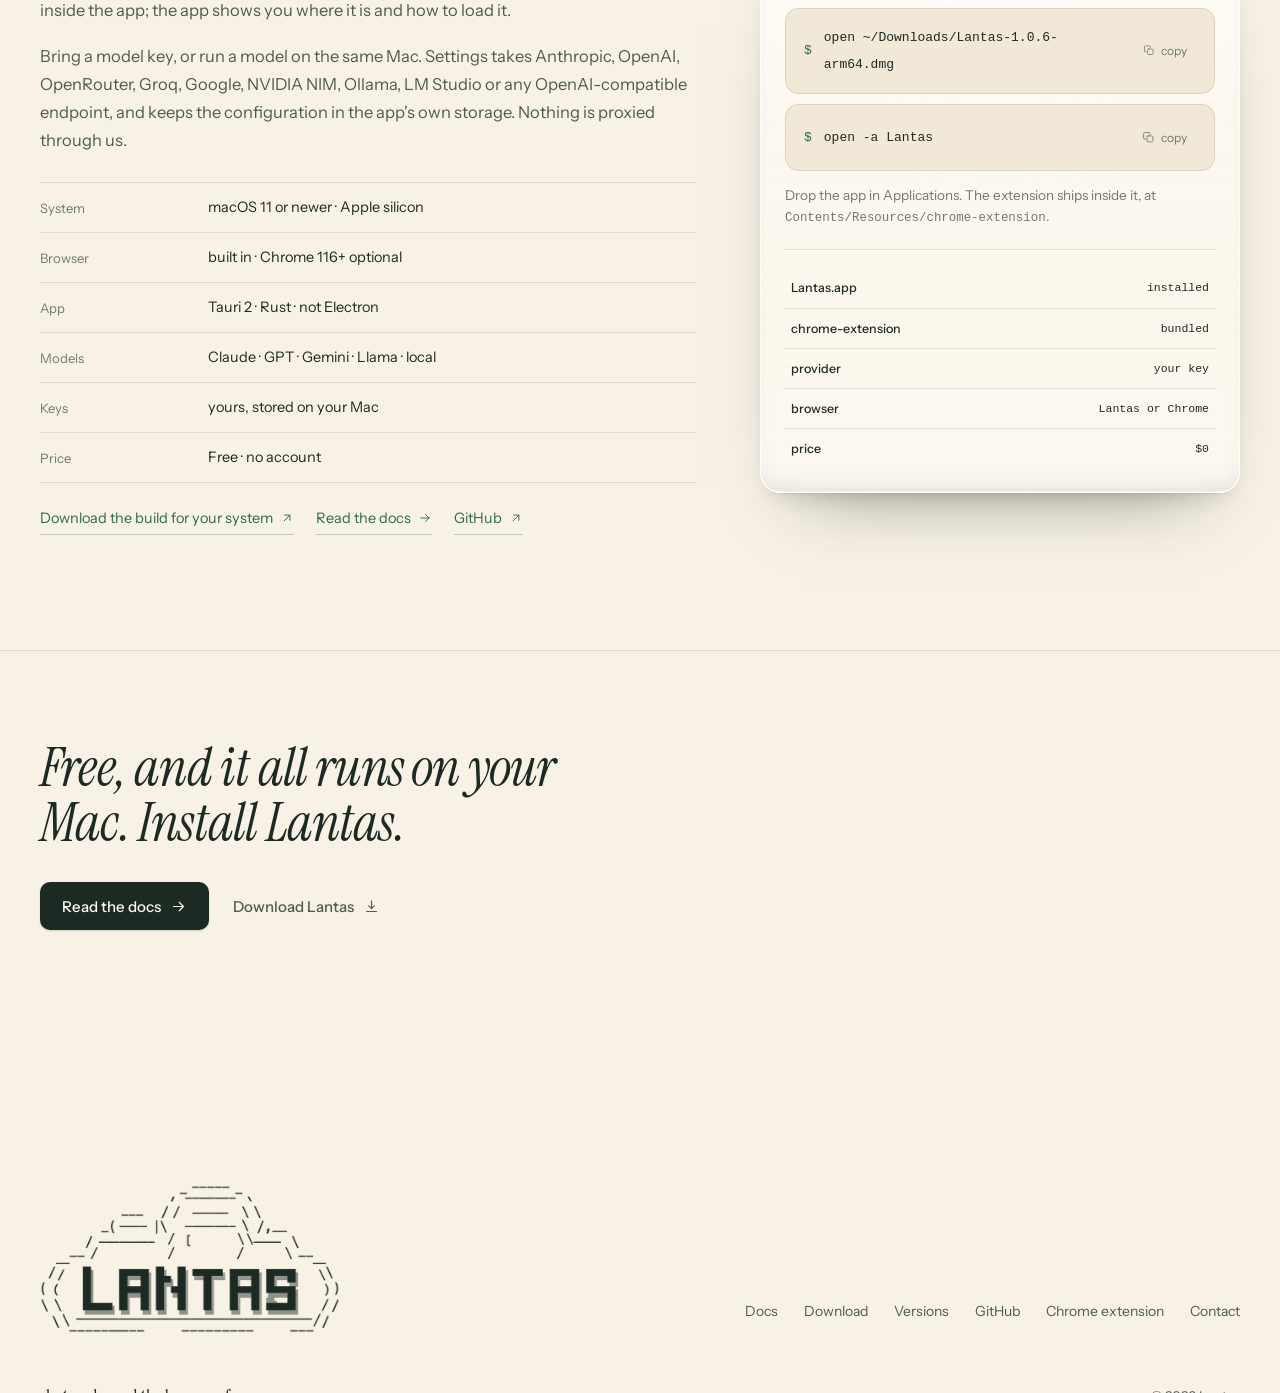
==== commit 953bc384: "Publish the Lantas 1.0.6 site" ====
--- a/index.html
+++ b/index.html
@@ -146,102 +146,99 @@
   </div>
 </section>
 
-<!-- the film: a run that saves itself -->
-<section class="film" id="film" data-film>
-  <div class="film-pin">
-    <div class="film-stage" data-film-stage>
-      <header class="film-head">
-        <p class="eyebrow"><span class="dot"></span>One run, start to finish</p>
-        <h2>It opens on the home page. Then it goes to work.</h2>
-      </header>
-
-      <div class="film-scene">
-        <div class="mbp">
-          <div class="mbp-screen">
-              <!-- macOS desktop -->
-              <div class="desk-wall"></div>
-
-              <div class="menubar">
-                <span class="mb-mark"><svg viewBox="0 0 24 16" fill="none" aria-hidden="true"><path d="M6 15h11a4.6 4.6 0 0 0 .6-9 6.4 6.4 0 0 0-12.2-1.7A4.7 4.7 0 0 0 6 15Z" fill="currentColor"/></svg></span>
-                <span class="mb-app">Lantas</span>
-                <span>File</span><span>Edit</span><span>View</span><span>Window</span><span>Help</span>
-                <span class="grow"></span>
-                <span class="mb-ico" aria-hidden="true">
-                  <svg viewBox="0 0 24 24" fill="none" stroke="currentColor" stroke-width="1.8" stroke-linecap="round"><path d="M2.5 9.5a15 15 0 0 1 19 0M5.5 13a10 10 0 0 1 13 0M8.7 16.4a5 5 0 0 1 6.6 0"/><circle cx="12" cy="19.4" r="1.1" fill="currentColor" stroke="none"/></svg>
+<!-- the demo: one run, played like a short clip -->
+<section class="film demo" id="film">
+  <div class="wrap demo-wrap">
+    <header class="demo-head">
+      <p class="eyebrow"><span class="dot"></span>Eleven seconds, one task</p>
+      <h2>Ask for the change. Watch the window do it.</h2>
+      <p class="demo-sub">Chat, then the file, then the page. This is the shape of a real run in Lantas, drawn short.</p>
+    </header>
+
+    <figure class="player" data-demo>
+      <div class="player-bar">
+        <span class="player-name">
+          <svg viewBox="0 0 24 16" fill="none" aria-hidden="true"><path d="M6 15h11a4.6 4.6 0 0 0 .6-9 6.4 6.4 0 0 0-12.2-1.7A4.7 4.7 0 0 0 6 15Z" fill="currentColor"/></svg>
+          Lantas
+          <em>demo</em>
+        </span>
+        <span class="player-meta">0:11 · silent</span>
+        <button class="player-toggle" type="button" data-demo-toggle aria-label="Pause the demo">
+          <span data-demo-icon aria-hidden="true">❙❙</span>
+        </button>
+      </div>
+
+      <div class="player-stage">
+        <div class="mac">
+          <div class="mac-lid">
+            <div class="mac-screen" data-demo-screen>
+              <div class="mac-top">
+                <span class="mac-lights" aria-hidden="true"><i></i><i></i><i></i></span>
+                <span class="mac-title">Lantas — checkout</span>
+                <span class="mac-views" aria-hidden="true">
+                  <b data-demo-view="0">chat</b><b data-demo-view="1">code</b><b data-demo-view="2">browser</b>
                 </span>
-                <span class="mb-ico" aria-hidden="true">
-                  <svg viewBox="0 0 24 24" fill="none" stroke="currentColor" stroke-width="1.6"><rect x="2" y="8" width="17" height="8.5" rx="2.4"/><rect x="4" y="10" width="10" height="4.5" rx="1" fill="currentColor" stroke="none"/><path d="M21 11.2v2.6" stroke-linecap="round"/></svg>
-                </span>
-                <span class="clock">Tue 10:42</span>
               </div>
 
-              <!-- lantas, home page -->
-              <div class="win home" data-win>
-                <div class="win-bar">
-                  <span class="tlights"><i class="r"></i><i class="y"></i><i class="g"></i></span>
-                  <span class="win-title"><svg viewBox="0 0 24 16" fill="none" aria-hidden="true"><path d="M6 15h11a4.6 4.6 0 0 0 .6-9 6.4 6.4 0 0 0-12.2-1.7A4.7 4.7 0 0 0 6 15Z" fill="currentColor"/></svg>Lantas — Home</span>
-                  <span class="win-pad"></span>
+              <div class="sc sc-chat" data-scene="0">
+                <p class="ch-me">refactor the cart totals into one helper, then check checkout still adds up</p>
+                <p class="ch-you"><span class="ch-dots" aria-hidden="true"><i></i><i></i><i></i></span>reading the workspace</p>
+                <div class="ch-tools">
+                  <span>read <b>cart.ts</b></span>
+                  <span>grep <b>subtotal</b></span>
+                  <span>read <b>summary.tsx</b></span>
                 </div>
-
-                <div class="win-body home-body">
-                  <div class="home-top">
-                    <span class="home-mark"><svg viewBox="0 0 24 16" fill="none" aria-hidden="true"><path d="M6 15h11a4.6 4.6 0 0 0 .6-9 6.4 6.4 0 0 0-12.2-1.7A4.7 4.7 0 0 0 6 15Z" fill="currentColor"/></svg></span>
-                    <span class="home-url">lantas://home</span>
-                    <span class="home-engine"><i></i>Chrome · 3 tabs</span>
-                  </div>
-
-                  <p class="home-hi">Search the web, or let the agent drive it</p>
-
-                  <div class="home-ask"><span class="hc">⌕</span><span>Search Google or enter an address</span><span class="home-caret"></span><kbd class="home-kbd">↵</kbd></div>
-
-                  <div class="home-tiles">
-                    <span class="ht"><i>M</i>Mixtape</span>
-                    <span class="ht"><i>B</i>Bank</span>
-                    <span class="ht"><i>S</i>Stripe</span>
-                    <span class="ht"><i>G</i>GitHub</span>
-                  </div>
-
-                  <p class="home-recent-head">Recent</p>
-                  <div class="home-recent">
-                    <span class="hr"><i>C</i>Checkout — Mixtape<small>mixtape.co</small></span>
-                    <span class="hr"><i>I</i>Invoices<small>dashboard.stripe.com</small></span>
-                  </div>
+                <p class="ch-plan"><span class="ch-plan-k">plan</span>one helper in <code>src/checkout/total.ts</code>, both callers use it, then read the page back.</p>
+              </div>
+
+              <div class="sc sc-code" data-scene="1">
+                <div class="cd-tree">
+                  <p class="cd-tree-k">explorer</p>
+                  <span class="cd-f new">total.ts</span>
+                  <span class="cd-f">summary.tsx</span>
+                  <span class="cd-f">cart.ts</span>
+                  <span class="cd-f dim">package.json</span>
+                  <span class="cd-f dim">README.md</span>
+                </div>
+                <div class="cd-diff">
+                  <p class="cd-h">src/checkout/total.ts <em>new file</em></p>
+                  <span class="cd-l add">+ export function total(items: Item[]): number {</span>
+                  <span class="cd-l add">+   return items.reduce((sum, item) => sum + item.price, 0);</span>
+                  <span class="cd-l add">+ }</span>
+                  <span class="cd-l ctx">// summary.tsx</span>
+                  <span class="cd-l del">− const sum = items.map((i) => i.price).reduce(add, 0);</span>
+                  <span class="cd-l add">+ const sum = total(items);</span>
+                  <div class="cd-review"><b>Keep 2 files</b><span>discard</span><em>written to the folder</em></div>
                 </div>
               </div>
 
-              <!-- dock -->
-              <div class="dock" aria-hidden="true">
-                <span class="di finder"><i></i></span>
-                <span class="di safari"><i></i></span>
-                <span class="di term"><i>&gt;_</i></span>
-                <span class="di lantas"><svg viewBox="0 0 24 16" fill="none"><path d="M6 15h11a4.6 4.6 0 0 0 .6-9 6.4 6.4 0 0 0-12.2-1.7A4.7 4.7 0 0 0 6 15Z" fill="currentColor"/></svg></span>
-                <span class="di notes"><i></i></span>
-                <span class="di trash"><i></i></span>
+              <div class="sc sc-page" data-scene="2">
+                <div class="pg-bar"><span class="pg-url">mixtape.co/checkout</span><span class="pg-read">42 controls read</span></div>
+                <div class="pg-body">
+                  <div class="pg-card">
+                    <div class="pg-lines" aria-hidden="true"><i></i><i></i><i></i><i></i><i></i></div>
+                    <div class="pg-row"><span>Subtotal</span><b>$38.00</b></div>
+                    <div class="pg-row"><span>Tax</span><b>$3.42</b></div>
+                    <div class="pg-row total"><span>Total</span><b>$41.42</b></div>
+                    <span class="pg-cta">Pay</span>
+                  </div>
+                  <p class="pg-note">subtotal 38.00 · matches the helper</p>
+                </div>
               </div>
 
-              <div class="scr-glare"></div>
-          </div>
-        </div>
-
-        <aside class="film-card">
-          <p class="fc-k"><i></i>lantas · home</p>
-          <p class="fc-t">Search the web, or let the agent drive it.</p>
-          <div class="fc-diff">
-            <div class="fc-line add">+ ask · “cancel the gym membership”</div>
-            <div class="fc-line add">+ chrome · 3 tabs · 42 controls</div>
-          </div>
-          <p class="fc-meta">home · recent · bookmarks · chrome</p>
-        </aside>
-      </div>
-
-      <ol class="film-rail">
-        <li data-at="0.02"><i></i>Open</li>
-        <li data-at="0.18"><i></i>Home</li>
-        <li data-at="0.38"><i></i>Chrome</li>
-        <li data-at="0.56"><i></i>Read</li>
-        <li data-at="0.72"><i></i>Clicked</li>
-      </ol>
-    </div>
+              <div class="mac-glow" aria-hidden="true"></div>
+            </div>
+          </div>
+        </div>
+        <div class="mac-base" aria-hidden="true"></div>
+      </div>
+
+      <div class="player-track" aria-hidden="true"><i data-demo-bar></i></div>
+      <div class="player-chapters" aria-hidden="true">
+        <span data-chapter="0">ask</span><span data-chapter="1">edit</span><span data-chapter="2">check</span>
+      </div>
+    </figure>
+    <figcaption class="cap">A drawing of the app, not a screen recording. Same panes, same steps, eleven seconds.</figcaption>
   </div>
 </section>
 
--- a/assets/site.css
+++ b/assets/site.css
@@ -6817,3 +6817,723 @@
     order: 3;
   }
 }
+/* ============================================================
+   the demo clip — a drawn run, played like a short film
+   ============================================================ */
+
+.demo {
+  height: auto;
+  padding-block: clamp(56px, 8vh, 104px);
+}
+
+.demo-wrap {
+  position: relative;
+}
+
+.demo-head {
+  max-width: 660px;
+  margin: 0 auto clamp(22px, 3.4vh, 36px);
+  text-align: center;
+}
+
+.demo-head h2 {
+  margin: 12px 0 0;
+  font-family: var(--serif);
+  font-weight: 400;
+  font-size: clamp(30px, 3.4vw, 46px);
+  line-height: 1.04;
+  letter-spacing: -0.015em;
+}
+
+.demo-sub {
+  margin: 14px auto 0;
+  max-width: 48ch;
+  color: var(--ink-2);
+  font-size: 15.5px;
+  line-height: 1.55;
+}
+
+.player {
+  width: min(100%, 960px);
+  margin: 0 auto;
+  padding: 8px 8px 0;
+  border-radius: 20px;
+  background: linear-gradient(180deg, #f6efdf, #e7dbc3);
+  box-shadow:
+    0 44px 90px -66px rgba(29, 42, 35, 0.7),
+    inset 0 0 0 1px rgba(255, 255, 255, 0.55);
+}
+
+.player,
+.player * {
+  box-sizing: border-box;
+}
+
+.player-bar {
+  display: flex;
+  align-items: center;
+  gap: 12px;
+  padding: 4px 8px 10px;
+  color: #3a463e;
+  font-size: 12.5px;
+  letter-spacing: 0.01em;
+}
+
+.player-name {
+  display: inline-flex;
+  align-items: center;
+  gap: 7px;
+  font-weight: 600;
+}
+
+.player-name svg {
+  width: 18px;
+  height: 12px;
+}
+
+.player-name em {
+  font-style: normal;
+  font-size: 9.5px;
+  letter-spacing: 0.13em;
+  text-transform: uppercase;
+  padding: 2px 6px;
+  border-radius: 999px;
+  background: rgba(29, 42, 35, 0.08);
+  color: #5a675e;
+}
+
+.player-meta {
+  margin-left: auto;
+  color: #77816f;
+  font-variant-numeric: tabular-nums;
+}
+
+.player-toggle {
+  width: 28px;
+  height: 28px;
+  border-radius: 999px;
+  border: 1px solid rgba(29, 42, 35, 0.18);
+  background: #fffdf7;
+  color: #2c3a31;
+  display: grid;
+  place-items: center;
+  font-size: 9px;
+  line-height: 1;
+  cursor: pointer;
+  transition: background 0.2s ease, transform 0.2s ease;
+}
+
+.player-toggle:hover {
+  background: #ffffff;
+}
+
+.player-toggle:active {
+  transform: scale(0.94);
+}
+
+.mac {
+  position: relative;
+}
+
+.mac-lid {
+  padding: 9px 9px 0;
+  border-radius: 12px 12px 3px 3px;
+  background: linear-gradient(180deg, #f8f2e3, #e5d9c1);
+  box-shadow: inset 0 0 0 1px rgba(29, 42, 35, 0.08);
+}
+
+.mac-screen {
+  position: relative;
+  aspect-ratio: 16 / 8;
+  overflow: hidden;
+  border-radius: 4px;
+  background: #0f1713;
+  box-shadow: inset 0 0 0 1px rgba(255, 255, 255, 0.06);
+  font-size: clamp(8.5px, 1.15vw, 13px);
+  line-height: 1.45;
+  color: #e9f1ea;
+}
+
+.mac-base {
+  height: 12px;
+  border-radius: 0 0 14px 14px;
+  background: linear-gradient(180deg, #e9dcc2, #d6c6a8);
+  box-shadow: 0 16px 26px -20px rgba(29, 42, 35, 0.55);
+}
+
+.mac-base::after {
+  content: "";
+  display: block;
+  width: 15%;
+  height: 4px;
+  margin: 0 auto;
+  border-radius: 0 0 6px 6px;
+  background: rgba(29, 42, 35, 0.16);
+}
+
+.mac-glow {
+  position: absolute;
+  inset: auto 0 0;
+  height: 45%;
+  pointer-events: none;
+  background: radial-gradient(120% 100% at 50% 118%, rgba(61, 129, 99, 0.28), transparent 70%);
+}
+
+.mac-top {
+  position: relative;
+  z-index: 2;
+  display: flex;
+  align-items: center;
+  gap: 0.8em;
+  padding: 0.6em 0.95em;
+  font-size: 0.8em;
+  color: #8ea094;
+  border-bottom: 1px solid rgba(255, 255, 255, 0.07);
+  background: rgba(255, 255, 255, 0.025);
+}
+
+.mac-lights {
+  display: inline-flex;
+  gap: 0.34em;
+}
+
+.mac-lights i {
+  width: 0.6em;
+  height: 0.6em;
+  border-radius: 50%;
+  background: #3c4d43;
+}
+
+.mac-lights i:nth-child(1) { background: #c4694f; }
+.mac-lights i:nth-child(2) { background: #c9a24b; }
+.mac-lights i:nth-child(3) { background: #4f9c70; }
+
+.mac-title {
+  color: #c6d5cb;
+  font-weight: 500;
+  white-space: nowrap;
+  overflow: hidden;
+  text-overflow: ellipsis;
+}
+
+.mac-views {
+  margin-left: auto;
+  display: inline-flex;
+  gap: 0.28em;
+}
+
+.mac-views b {
+  font-weight: 500;
+  font-size: 0.94em;
+  letter-spacing: 0.05em;
+  padding: 0.24em 0.62em;
+  border-radius: 999px;
+  color: #7d8f84;
+  transition: background 0.35s ease, color 0.35s ease;
+}
+
+.mac-views b.on {
+  color: #0f1713;
+  background: #c3e3cf;
+}
+
+/* ---- scenes ---- */
+
+.sc {
+  position: absolute;
+  inset: 3.4em 1em 1em;
+  display: flex;
+  gap: 0.9em;
+  opacity: 0;
+  visibility: hidden;
+  transform: translateY(0.6em);
+  transition:
+    opacity 0.26s ease,
+    transform 0.26s ease,
+    visibility 0s linear 0.26s;
+  pointer-events: none;
+}
+
+/* The outgoing pane clears before the next one arrives, so a crossfade never
+   shows two panes of the app on top of each other. */
+.sc.is-on {
+  opacity: 1;
+  visibility: visible;
+  transform: none;
+  transition:
+    opacity 0.4s ease 0.12s,
+    transform 0.4s ease 0.12s,
+    visibility 0s linear 0s;
+}
+
+.sc > * {
+  opacity: 0;
+  transform: translateY(0.45em);
+  transition: opacity 0.5s ease, transform 0.5s ease;
+}
+
+.sc.is-on > * {
+  opacity: 1;
+  transform: none;
+}
+
+.sc.is-on > *:nth-child(2) { transition-delay: 0.34s; }
+.sc.is-on > *:nth-child(3) { transition-delay: 0.58s; }
+.sc.is-on > *:nth-child(4) { transition-delay: 0.82s; }
+.sc.is-on > *:nth-child(5) { transition-delay: 1s; }
+
+/* ask */
+
+.sc-chat {
+  flex-direction: column;
+  justify-content: center;
+  gap: 0.85em;
+}
+
+.ch-me {
+  align-self: flex-end;
+  max-width: 76%;
+  padding: 0.72em 0.95em;
+  border-radius: 0.8em 0.8em 0.2em 0.8em;
+  background: #24352c;
+  color: #e7f0e9;
+  font-size: 0.95em;
+  line-height: 1.45;
+  box-shadow: inset 0 0 0 1px rgba(255, 255, 255, 0.05);
+}
+
+.ch-you {
+  display: flex;
+  align-items: center;
+  gap: 0.55em;
+  color: #90a296;
+  font-size: 0.86em;
+}
+
+.ch-dots {
+  display: inline-flex;
+  gap: 0.26em;
+}
+
+.ch-dots i {
+  width: 0.36em;
+  height: 0.36em;
+  border-radius: 50%;
+  background: #7cbf95;
+  animation: ch-pulse 1.1s ease-in-out infinite;
+}
+
+.ch-dots i:nth-child(2) { animation-delay: 0.16s; }
+.ch-dots i:nth-child(3) { animation-delay: 0.32s; }
+
+@keyframes ch-pulse {
+  0%, 100% { opacity: 0.28; transform: translateY(0); }
+  40% { opacity: 1; transform: translateY(-0.12em); }
+}
+
+.ch-tools {
+  display: flex;
+  flex-wrap: wrap;
+  gap: 0.45em;
+}
+
+.ch-tools span {
+  font-size: 0.8em;
+  padding: 0.32em 0.62em;
+  border-radius: 0.4em;
+  color: #a7b7ad;
+  background: rgba(255, 255, 255, 0.05);
+  border: 1px solid rgba(255, 255, 255, 0.07);
+}
+
+.ch-tools b {
+  color: #dbe9df;
+  font-weight: 600;
+}
+
+.ch-plan {
+  margin: 0;
+  max-width: 46em;
+  padding-left: 0.8em;
+  border-left: 2px solid #3f6b53;
+  color: #93a49a;
+  font-size: 0.84em;
+  line-height: 1.5;
+}
+
+.ch-plan-k {
+  display: block;
+  margin-bottom: 0.28em;
+  text-transform: uppercase;
+  letter-spacing: 0.16em;
+  font-size: 0.82em;
+  color: #6d8a78;
+}
+
+.ch-plan code {
+  font-family: ui-monospace, SFMono-Regular, Menlo, monospace;
+  color: #cfe4d7;
+}
+
+/* edit */
+
+.sc-code {
+  align-items: stretch;
+}
+
+.cd-tree {
+  width: 22%;
+  min-width: 8.5em;
+  padding-right: 0.85em;
+  border-right: 1px solid rgba(255, 255, 255, 0.07);
+  font-size: 0.82em;
+  color: #8ea094;
+}
+
+.cd-tree-k {
+  margin: 0 0 0.7em;
+  padding-left: 0.4em;
+  text-transform: uppercase;
+  letter-spacing: 0.16em;
+  font-size: 0.86em;
+  color: #5f7466;
+}
+
+.cd-f {
+  display: block;
+  line-height: 1.5;
+  padding: 0.24em 0.4em;
+  border-radius: 0.3em;
+  white-space: nowrap;
+  overflow: hidden;
+  text-overflow: ellipsis;
+}
+
+.cd-f.new {
+  color: #c6e8d2;
+  background: rgba(124, 191, 149, 0.13);
+}
+
+.cd-f.dim {
+  color: #5d6f65;
+}
+
+.cd-diff {
+  flex: 1;
+  min-width: 0;
+  display: flex;
+  flex-direction: column;
+  gap: 0.16em;
+  font-family: ui-monospace, SFMono-Regular, Menlo, monospace;
+  font-size: 0.82em;
+}
+
+.cd-h {
+  margin: 0 0 0.55em;
+  line-height: 1.4;
+  font-family: var(--sans, inherit);
+  font-size: 0.98em;
+  color: #c6d5cb;
+}
+
+.cd-h em {
+  margin-left: 0.5em;
+  font-style: normal;
+  font-size: 0.86em;
+  color: #8ed3a6;
+}
+
+.cd-l {
+  display: block;
+  padding: 0.18em 0.5em;
+  border-radius: 0.26em;
+  white-space: nowrap;
+  overflow: hidden;
+  text-overflow: ellipsis;
+  opacity: 0;
+  transform: translateY(0.25em);
+  transition: opacity 0.4s ease, transform 0.4s ease;
+}
+
+.sc.is-on .cd-l {
+  opacity: 1;
+  transform: none;
+}
+
+.sc.is-on .cd-l:nth-of-type(1) { transition-delay: 0.2s; }
+.sc.is-on .cd-l:nth-of-type(2) { transition-delay: 0.34s; }
+.sc.is-on .cd-l:nth-of-type(3) { transition-delay: 0.48s; }
+.sc.is-on .cd-l:nth-of-type(4) { transition-delay: 0.72s; }
+.sc.is-on .cd-l:nth-of-type(5) { transition-delay: 0.86s; }
+.sc.is-on .cd-l:nth-of-type(6) { transition-delay: 1s; }
+
+.cd-l.add {
+  color: #a9e0bd;
+  background: rgba(96, 168, 122, 0.13);
+}
+
+.cd-l.del {
+  color: #e0a894;
+  background: rgba(183, 88, 58, 0.14);
+  text-decoration: line-through;
+  text-decoration-color: rgba(224, 168, 148, 0.45);
+}
+
+.cd-l.ctx {
+  color: #6f8377;
+  background: rgba(255, 255, 255, 0.03);
+}
+
+.cd-review {
+  margin-top: auto;
+  display: flex;
+  align-items: center;
+  gap: 0.6em;
+  padding-top: 0.6em;
+  font-family: var(--sans, inherit);
+  font-size: 0.86em;
+  color: #9db0a4;
+}
+
+.cd-review b {
+  padding: 0.28em 0.7em;
+  border-radius: 0.35em;
+  background: #c3e3cf;
+  color: #0f1713;
+  font-weight: 600;
+}
+
+.cd-review span {
+  color: #8d9d93;
+}
+
+.cd-review em {
+  margin-left: auto;
+  font-style: normal;
+  font-size: 0.92em;
+  color: #6f8377;
+}
+
+/* check */
+
+.sc-page {
+  flex-direction: column;
+  gap: 0.6em;
+}
+
+.pg-bar {
+  display: flex;
+  align-items: center;
+  gap: 0.6em;
+  padding-bottom: 0.5em;
+  border-bottom: 1px solid rgba(255, 255, 255, 0.07);
+  font-size: 0.8em;
+  color: #8ea094;
+}
+
+.pg-url {
+  padding: 0.26em 0.72em;
+  border-radius: 999px;
+  background: rgba(255, 255, 255, 0.06);
+  color: #c6d5cb;
+  font-family: ui-monospace, SFMono-Regular, Menlo, monospace;
+}
+
+.pg-read {
+  margin-left: auto;
+  color: #7cbf95;
+}
+
+.pg-body {
+  flex: 1;
+  min-height: 0;
+  display: flex;
+  flex-direction: column;
+  justify-content: center;
+  gap: 0.3em;
+  padding: 0.35em 0.5em 0.4em;
+}
+
+.pg-card {
+  align-self: center;
+  width: min(100%, 25em);
+  display: flex;
+  flex-direction: column;
+  gap: 0.3em;
+  padding: 1em 1.1em;
+  border-radius: 0.6em;
+  background: rgba(255, 255, 255, 0.028);
+  border: 1px solid rgba(255, 255, 255, 0.06);
+}
+
+.pg-lines {
+  margin-bottom: 0.5em;
+}
+
+.pg-lines i {
+  display: block;
+  height: 0.48em;
+  margin-bottom: 0.42em;
+  border-radius: 0.24em;
+  background: rgba(255, 255, 255, 0.07);
+}
+
+.pg-lines i:nth-child(1) { width: 46%; }
+.pg-lines i:nth-child(2) { width: 68%; }
+.pg-lines i:nth-child(3) { width: 58%; }
+.pg-lines i:nth-child(4) { width: 72%; }
+.pg-lines i:nth-child(5) { width: 34%; }
+
+.pg-lines i:last-child {
+  margin-bottom: 0;
+}
+
+.pg-row {
+  display: flex;
+  justify-content: space-between;
+  padding: 0.14em 0;
+  font-size: 0.86em;
+  color: #93a49a;
+}
+
+.pg-row.total {
+  margin-top: 0.25em;
+  padding-top: 0.45em;
+  border-top: 1px solid rgba(255, 255, 255, 0.08);
+  color: #e7f0e9;
+}
+
+.pg-row.total b {
+  color: #c3e3cf;
+}
+
+.pg-cta {
+  align-self: flex-end;
+  margin-top: 0.9em;
+  padding: 0.42em 1.3em;
+  border-radius: 0.4em;
+  background: #c3e3cf;
+  color: #0f1713;
+  font-size: 0.86em;
+  font-weight: 600;
+}
+
+.sc.is-on .pg-cta {
+  animation: pg-press 2.6s ease 0.7s both;
+}
+
+@keyframes pg-press {
+  0%, 52% { transform: none; box-shadow: 0 0 0 0 rgba(195, 227, 207, 0.45); }
+  60% { transform: scale(0.95); box-shadow: 0 0 0 0 rgba(195, 227, 207, 0.45); }
+  74%, 100% { transform: none; box-shadow: 0 0 0 0.7em rgba(195, 227, 207, 0); }
+}
+
+.pg-note {
+  margin: 0.7em 0 0;
+  text-align: center;
+  font-size: 0.8em;
+  color: #7cbf95;
+}
+
+/* transport */
+
+.player-track {
+  height: 3px;
+  margin: 12px 6px 0;
+  border-radius: 999px;
+  background: rgba(29, 42, 35, 0.14);
+  overflow: hidden;
+}
+
+.player-track i {
+  display: block;
+  width: 0;
+  height: 100%;
+  border-radius: inherit;
+  background: linear-gradient(90deg, #2c6a4e, #4d9770);
+}
+
+.player-chapters {
+  display: flex;
+  justify-content: center;
+  gap: 18px;
+  padding: 9px 0 3px;
+  font-size: 10.5px;
+  letter-spacing: 0.14em;
+  text-transform: uppercase;
+  color: #8b978d;
+}
+
+.player-chapters span {
+  transition: color 0.3s ease;
+}
+
+.player-chapters span::before {
+  content: "";
+  display: inline-block;
+  width: 4px;
+  height: 4px;
+  margin-right: 0.6em;
+  border-radius: 50%;
+  background: currentColor;
+  opacity: 0.35;
+  vertical-align: middle;
+}
+
+.player-chapters span.on {
+  color: #2c6a4e;
+}
+
+.player-chapters span.on::before {
+  opacity: 1;
+}
+
+.player.is-paused .ch-dots i,
+.player.is-paused .pg-cta {
+  animation-play-state: paused;
+}
+
+.demo .cap {
+  margin: 16px auto 0;
+  text-align: center;
+}
+
+@media (max-width: 760px) {
+  .mac-screen {
+    aspect-ratio: 4 / 3.4;
+    font-size: clamp(9.5px, 2.6vw, 12px);
+  }
+
+  .sc {
+    inset: 3.2em 0.7em 0.7em;
+  }
+
+  .cd-tree {
+    display: none;
+  }
+
+  .ch-me {
+    max-width: 92%;
+  }
+
+  .cd-review em,
+  .pg-lines {
+    display: none;
+  }
+
+  .player-chapters {
+    gap: 12px;
+    font-size: 9.5px;
+  }
+}
+
+@media (prefers-reduced-motion: reduce) {
+  .sc,
+  .sc > *,
+  .cd-l,
+  .pg-cta,
+  .ch-dots i {
+    transition: none !important;
+    animation: none !important;
+  }
+}
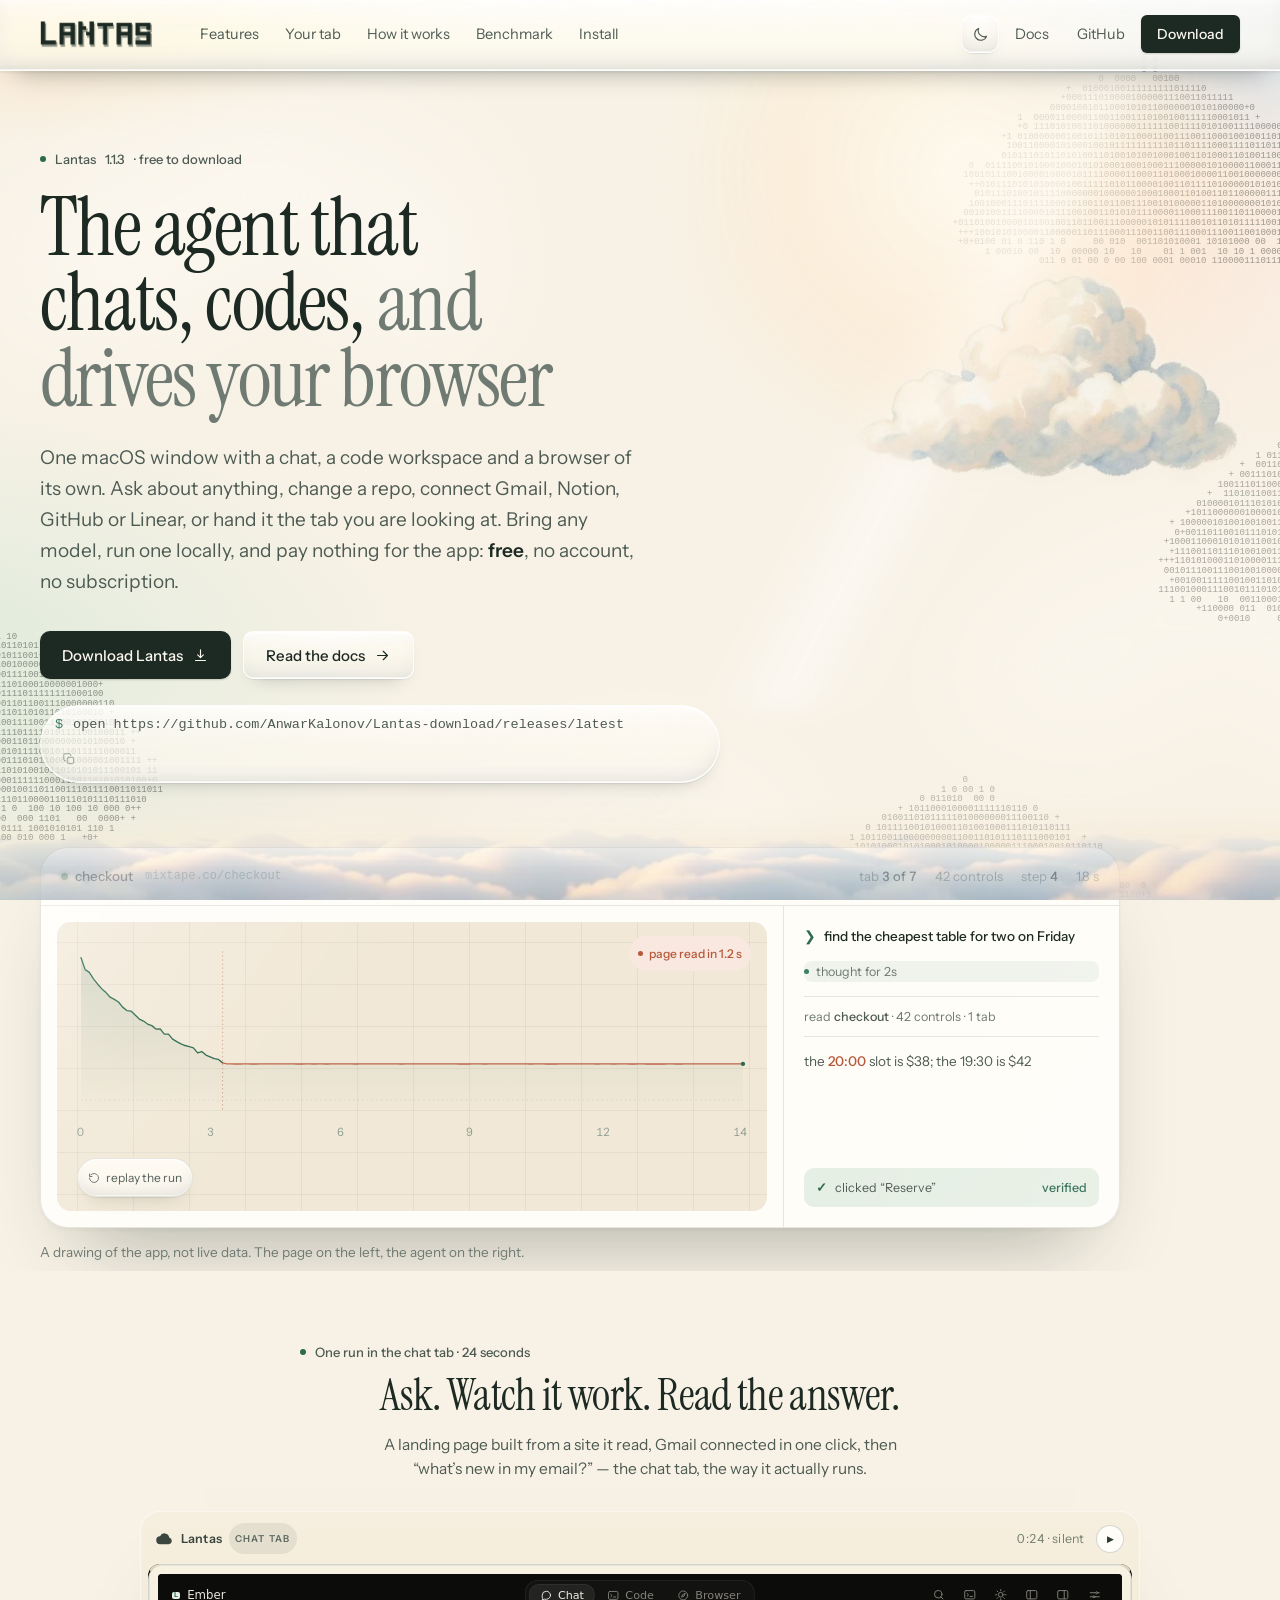
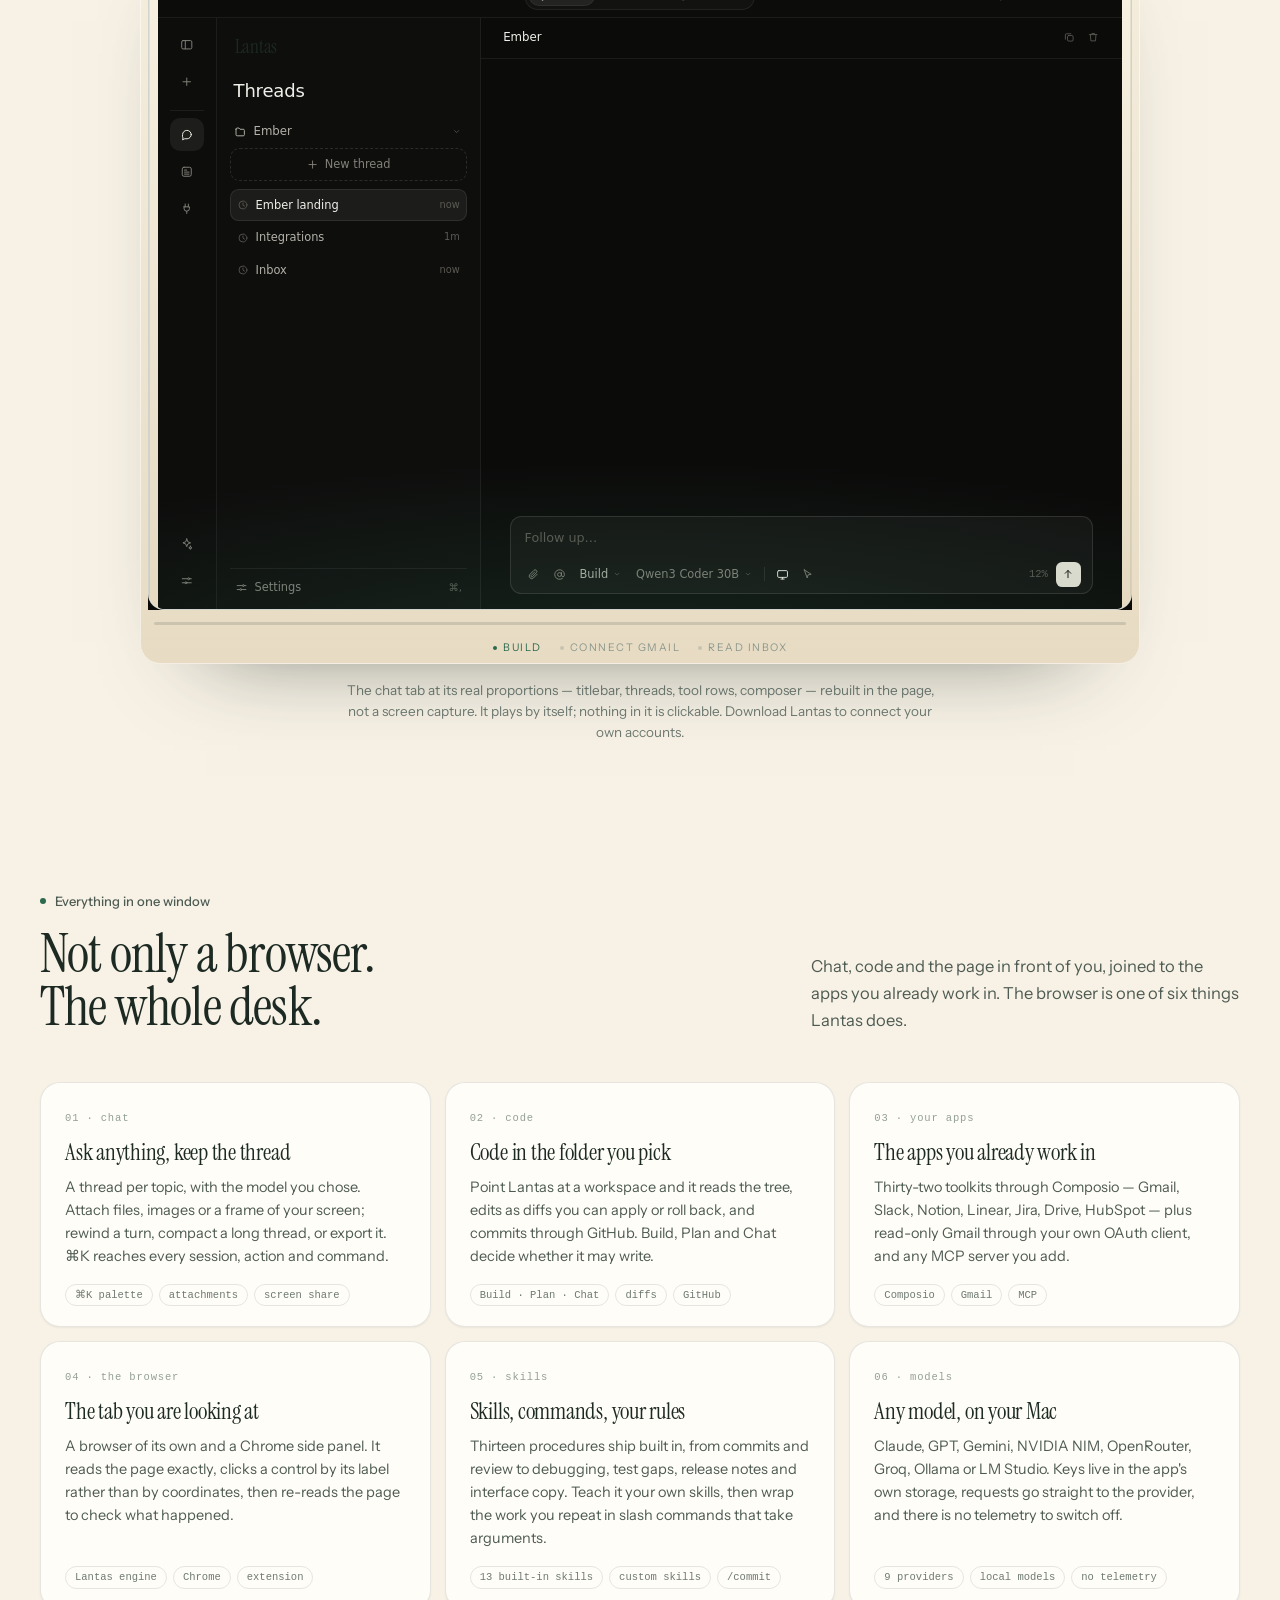
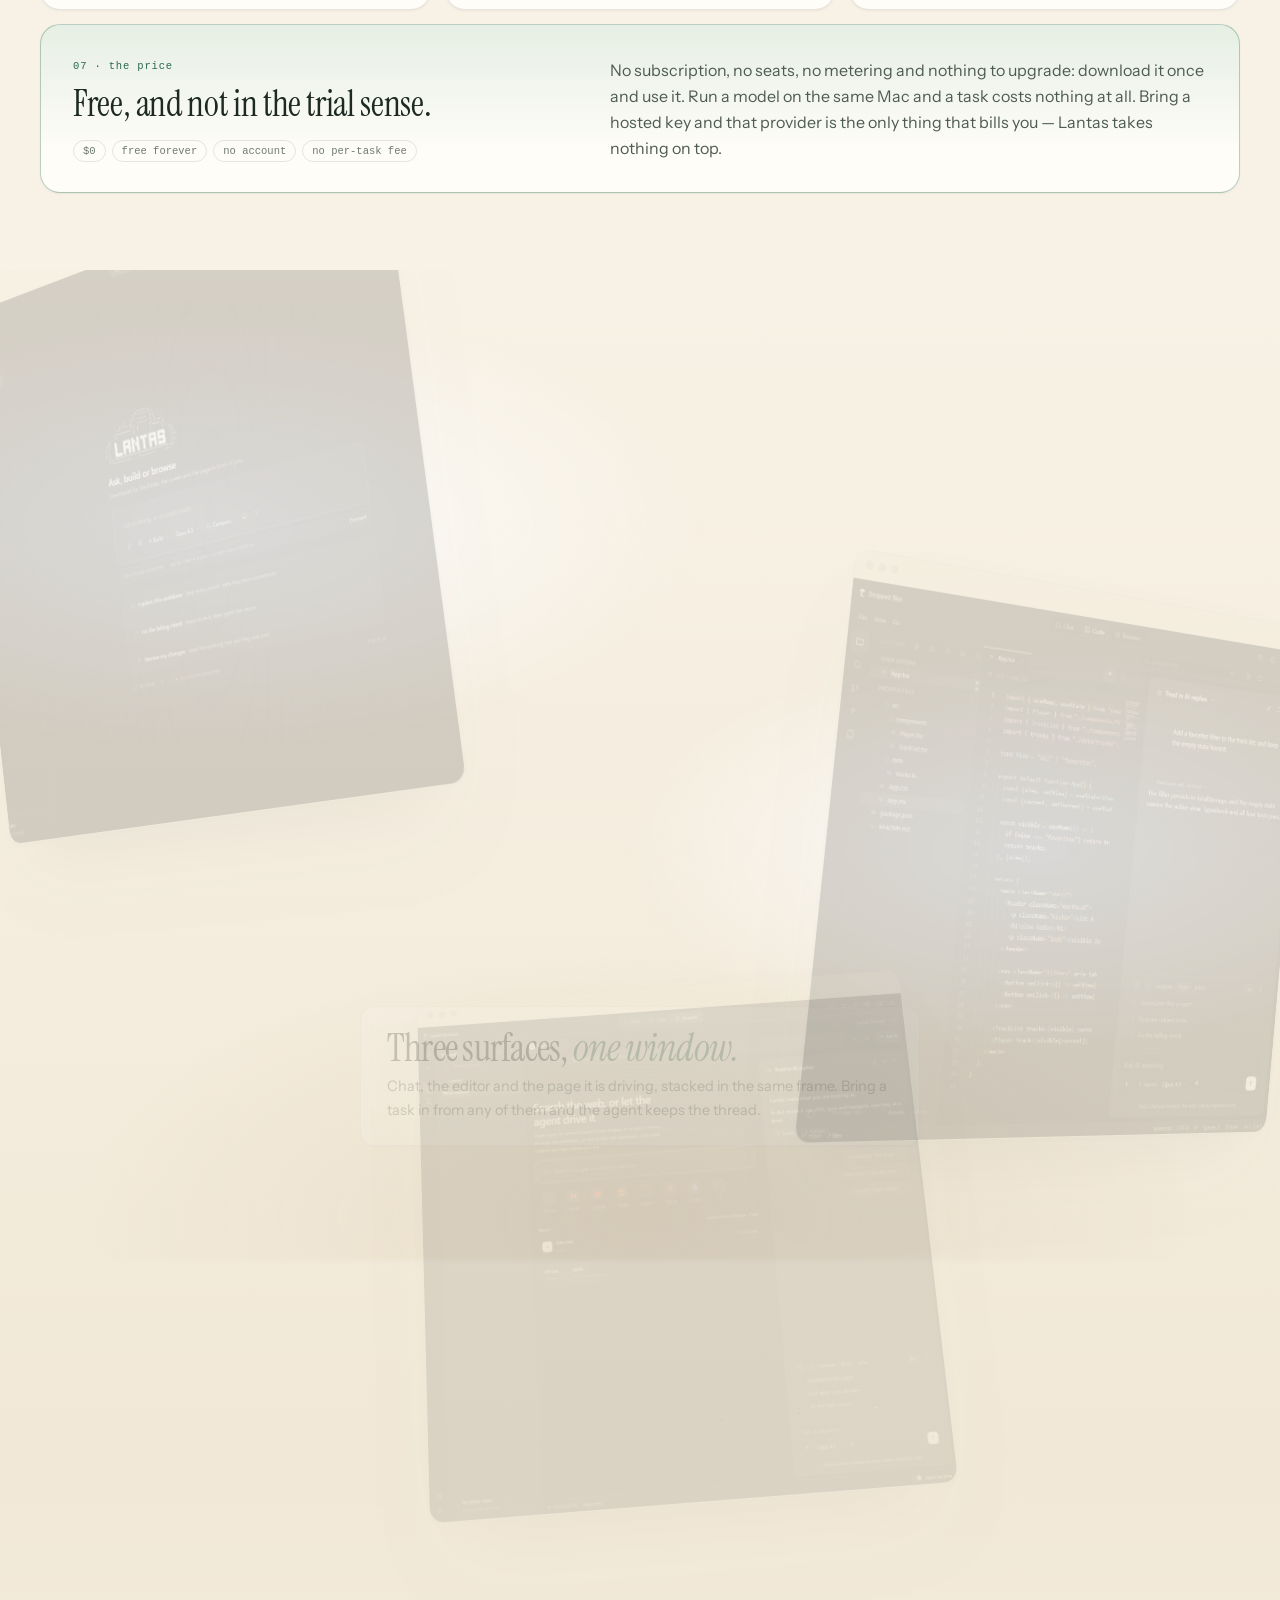
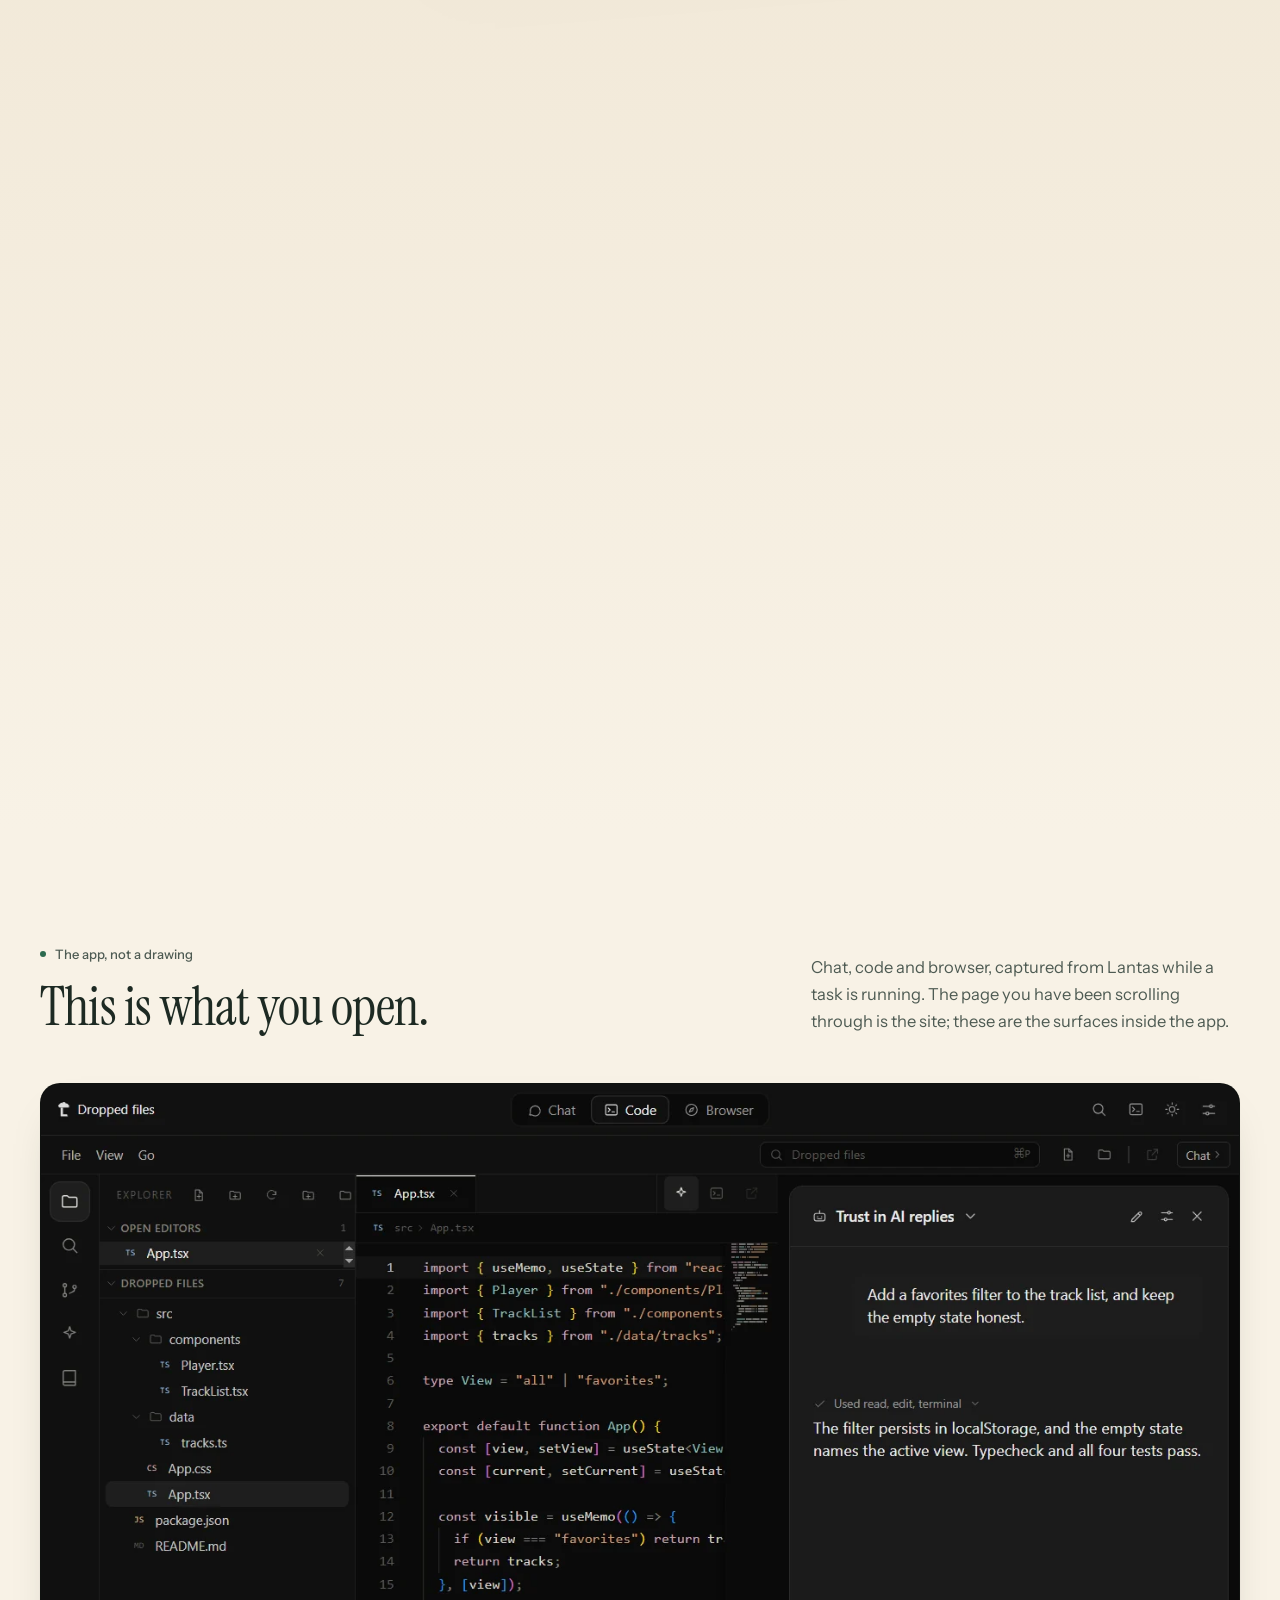
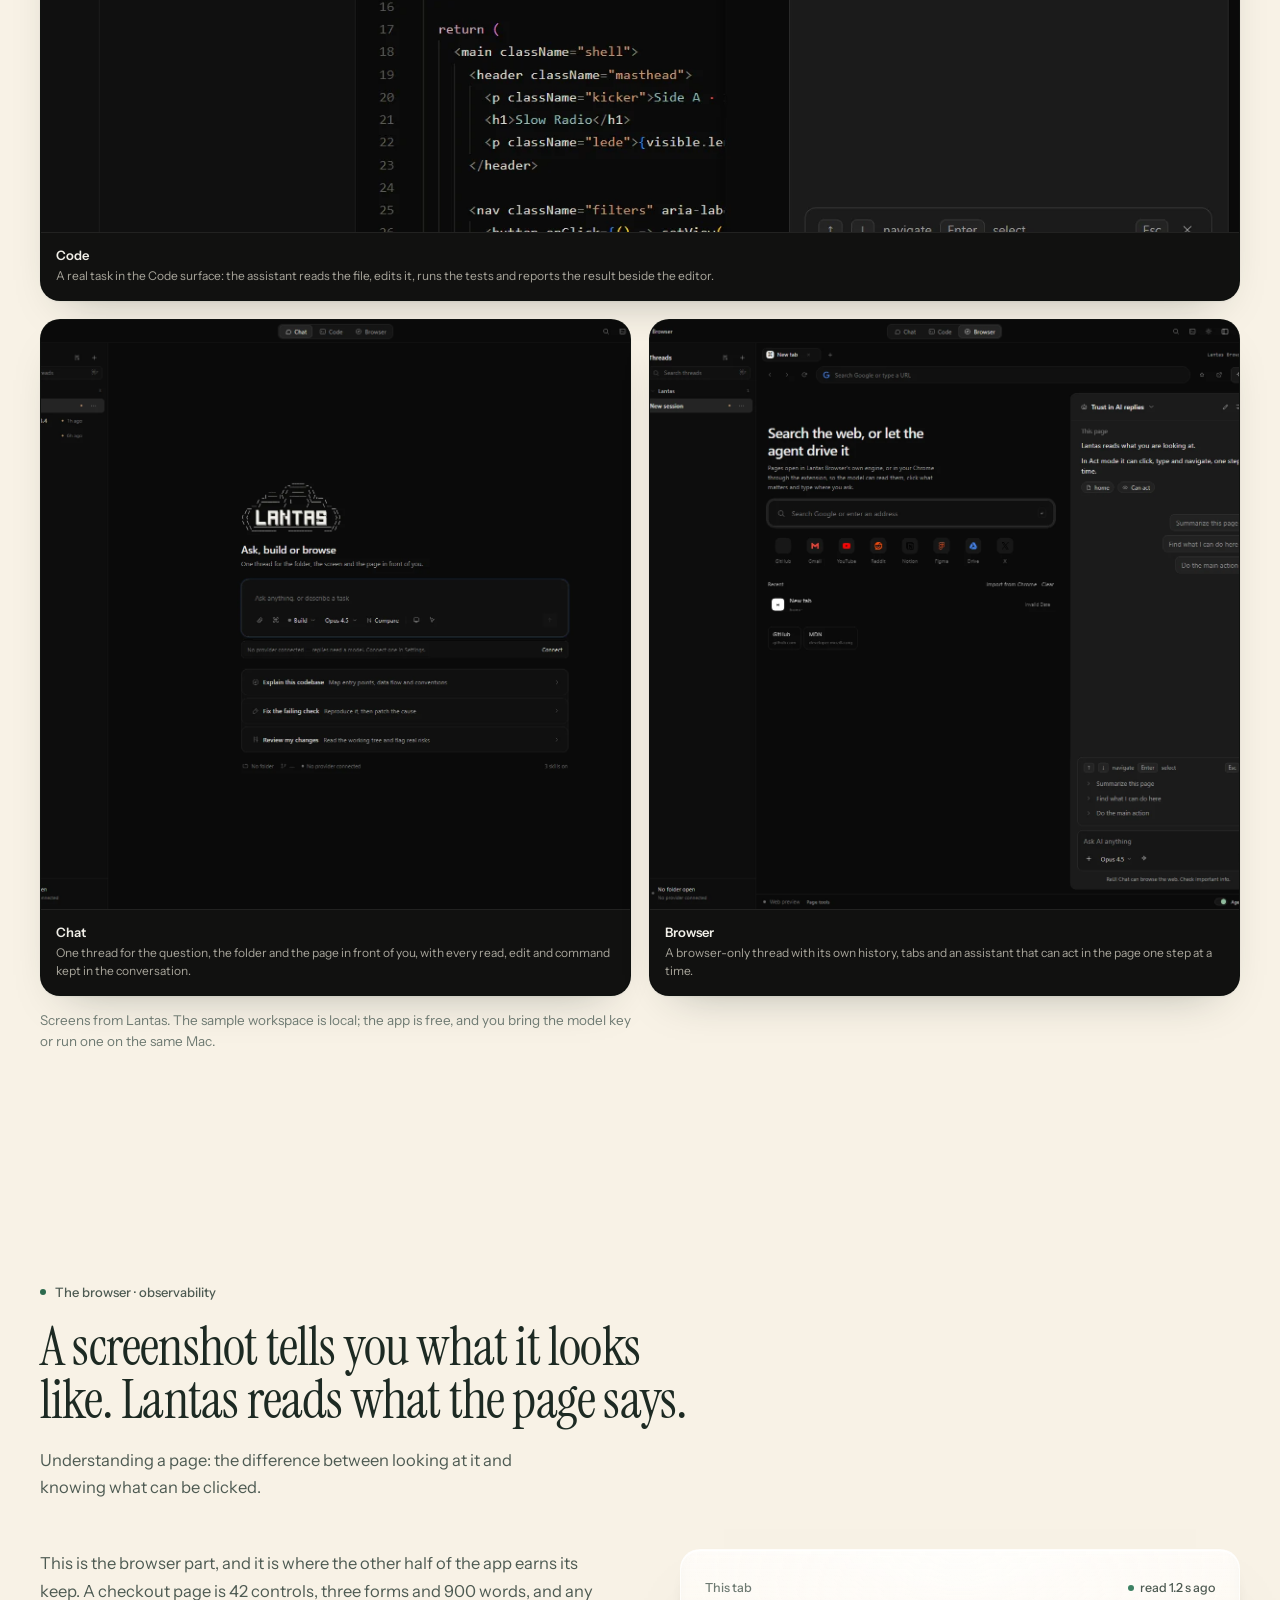
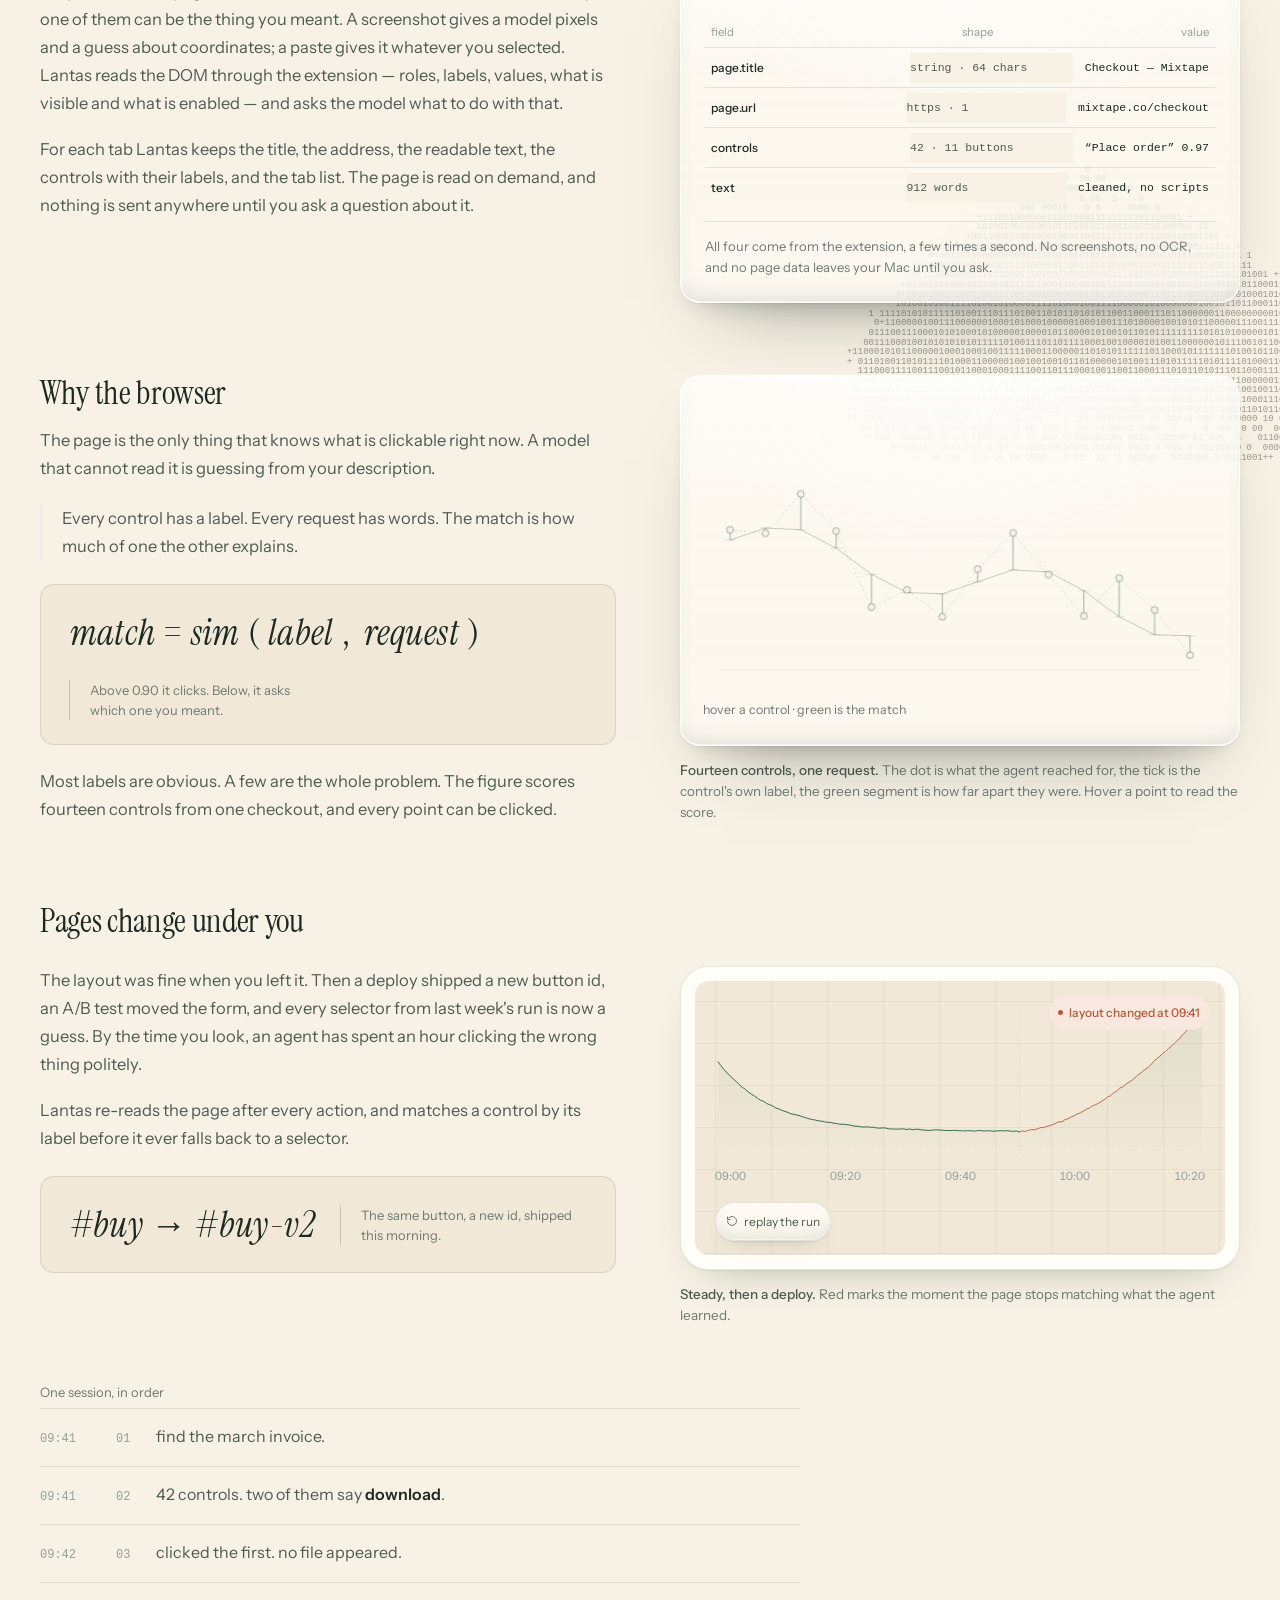
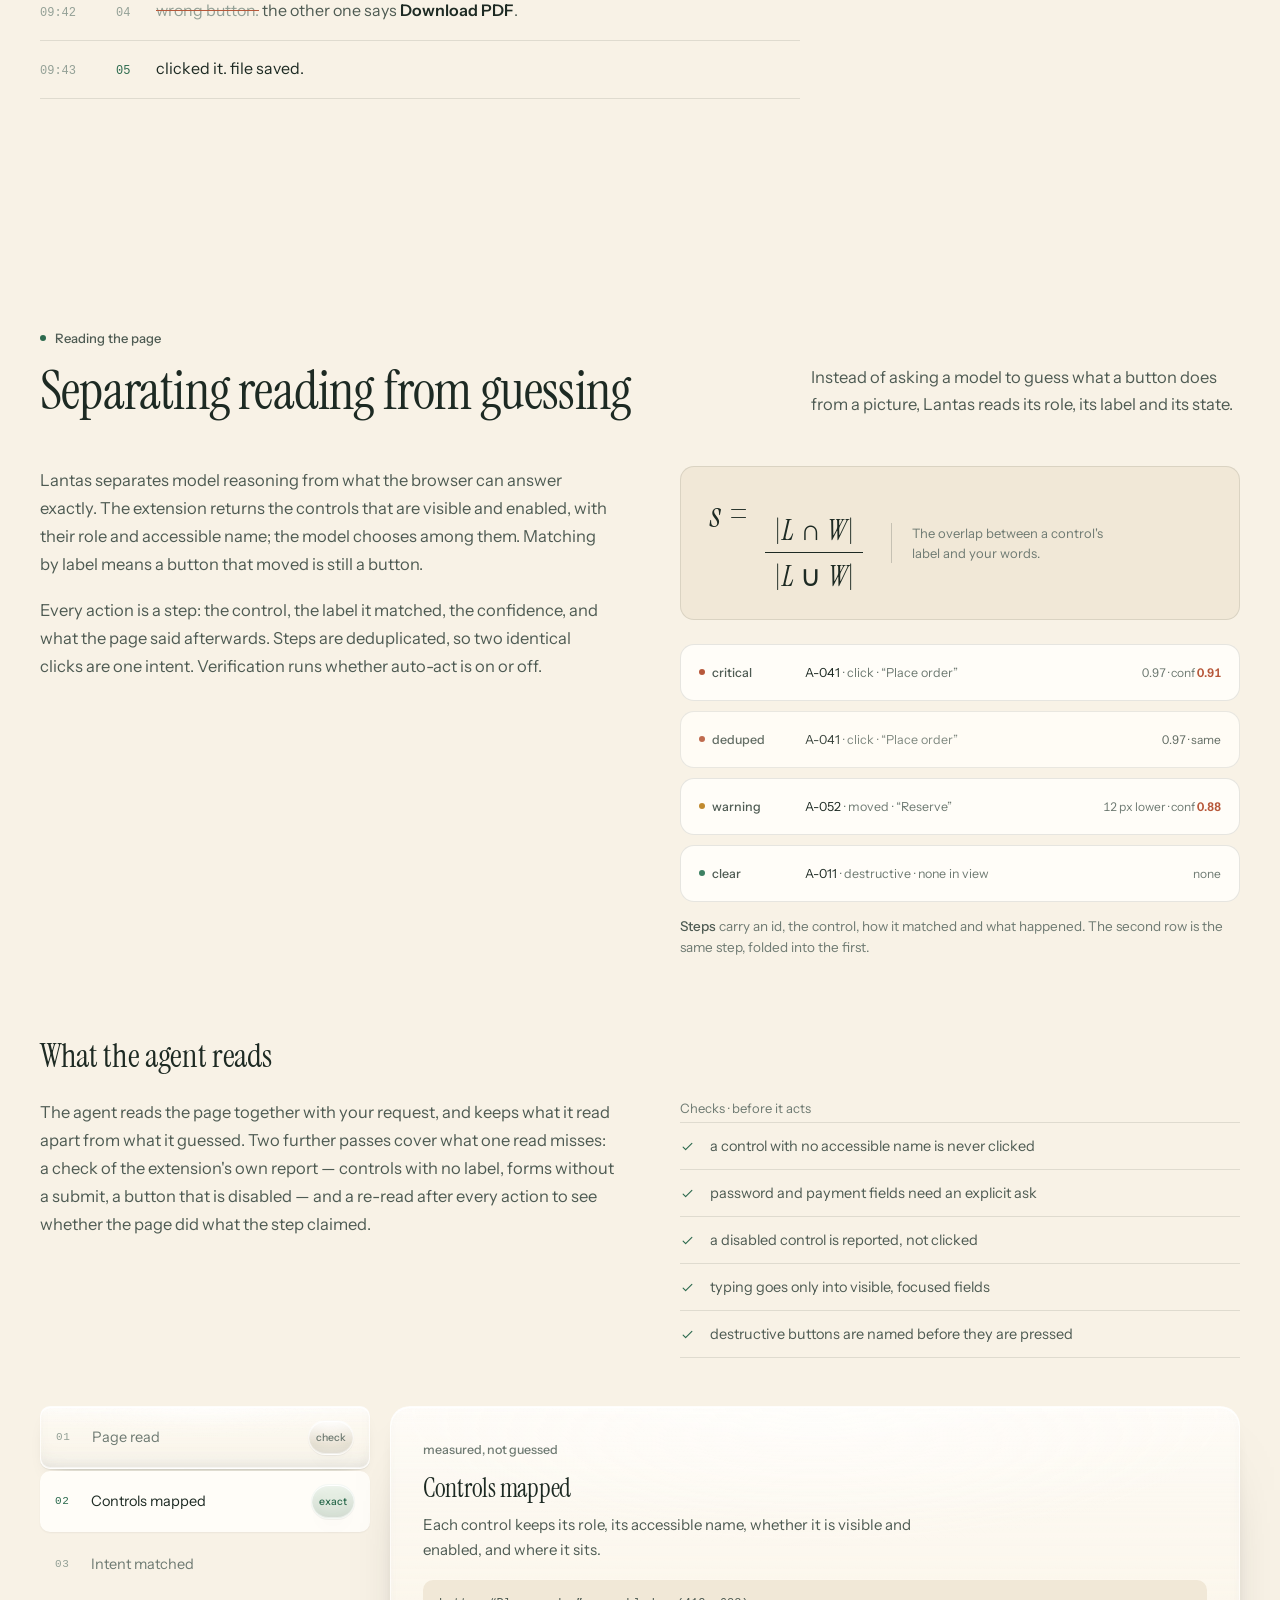
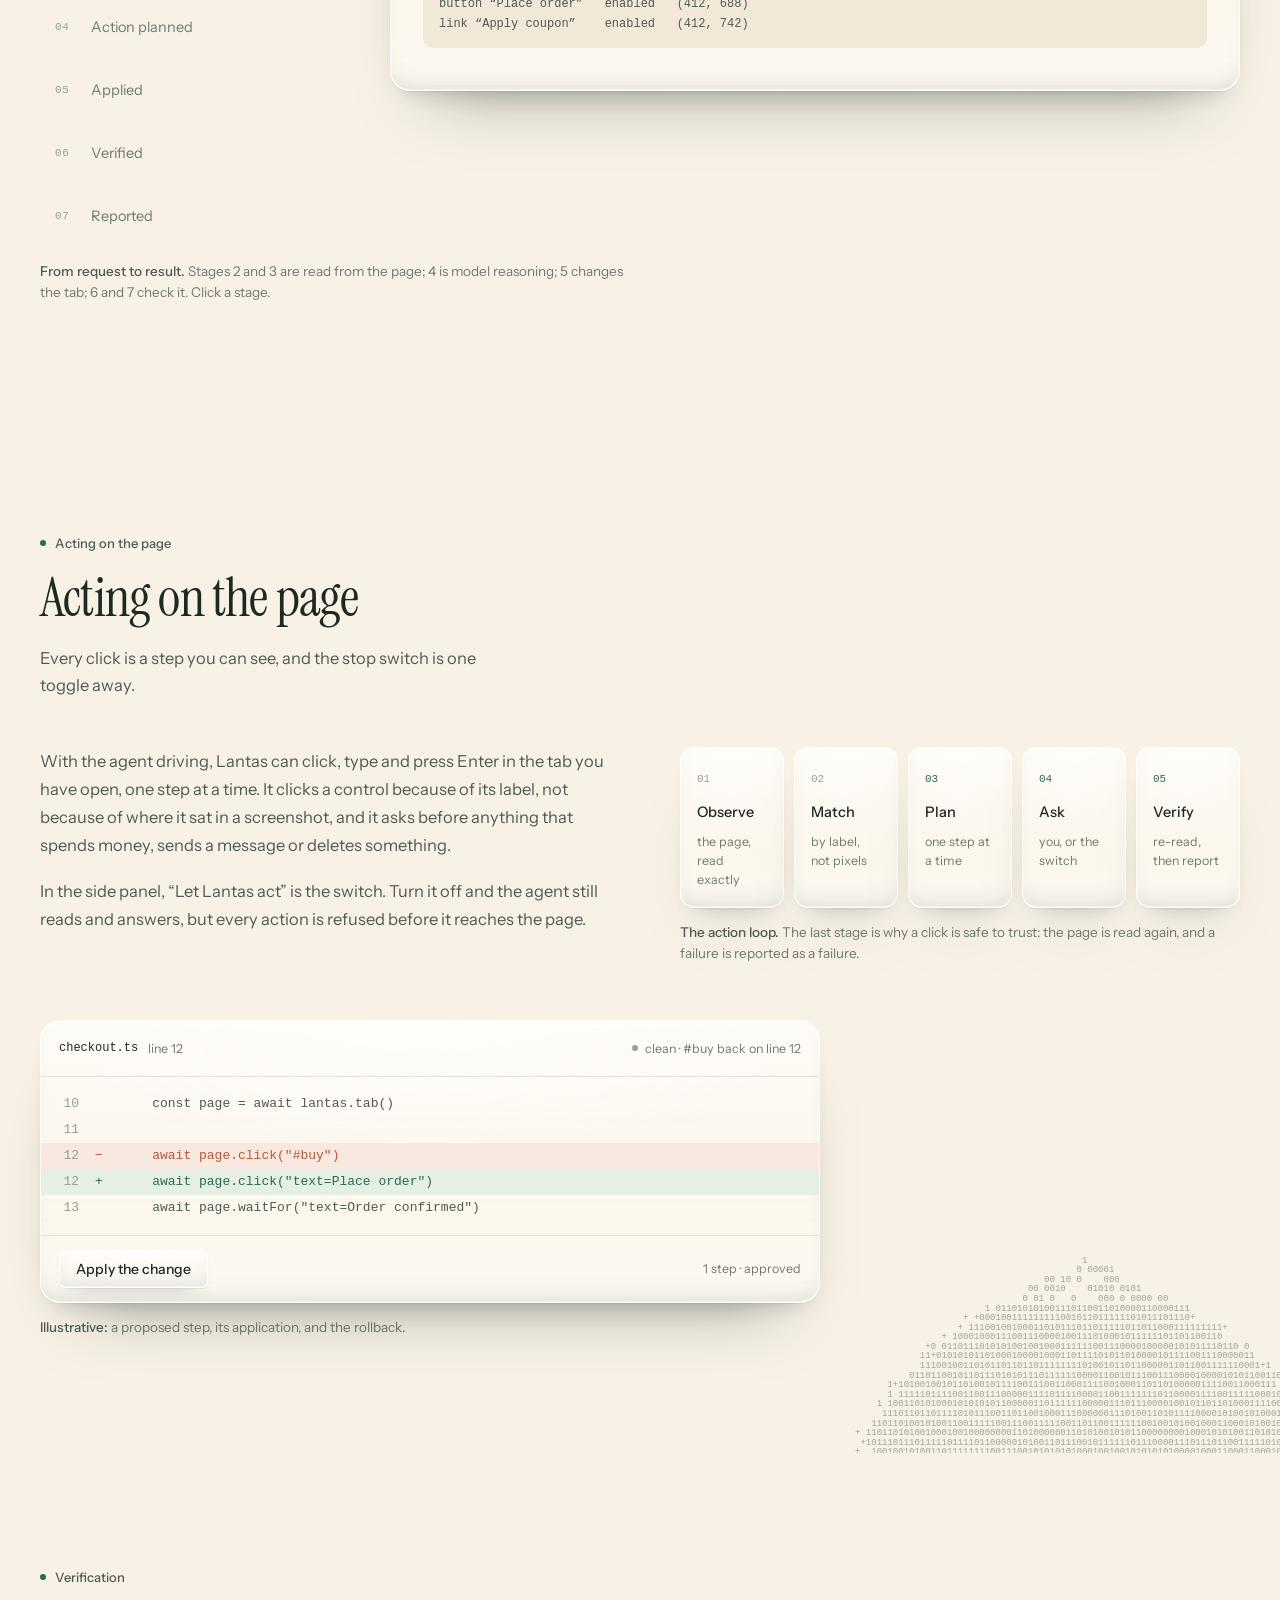
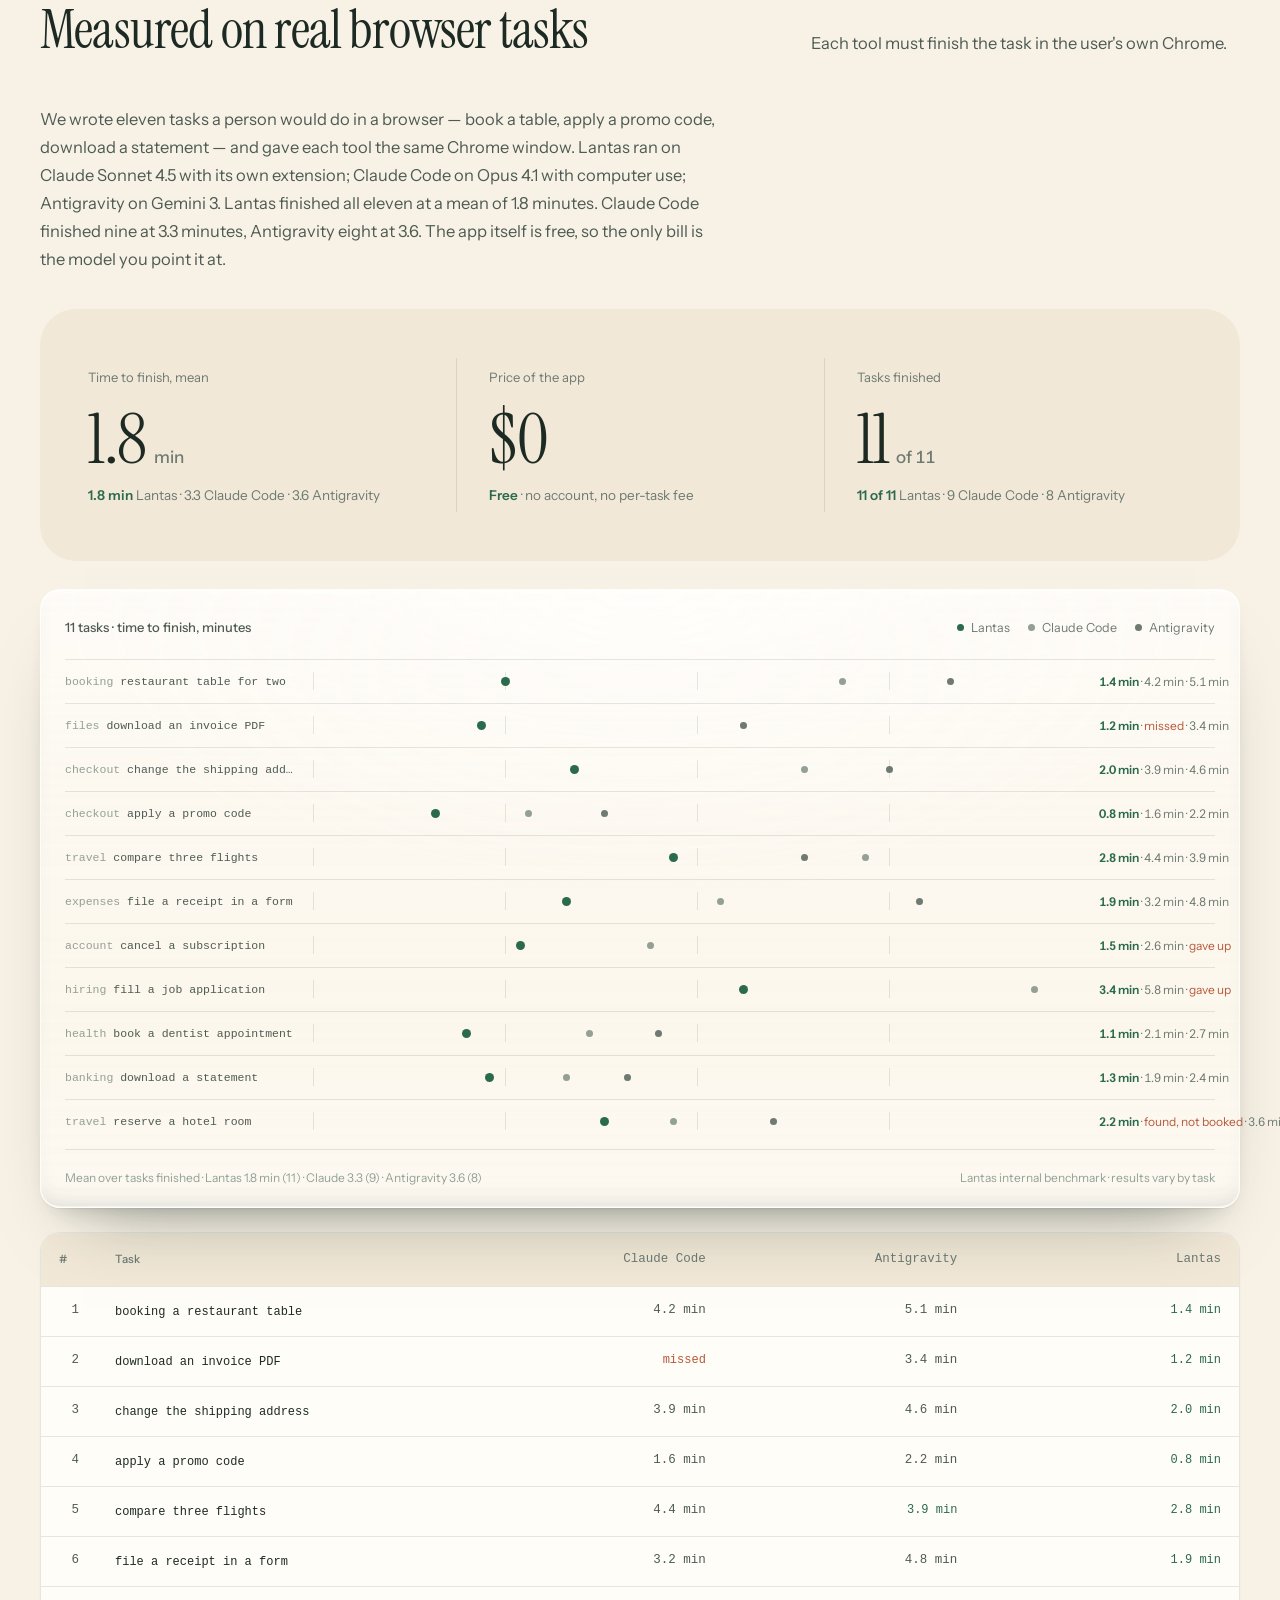
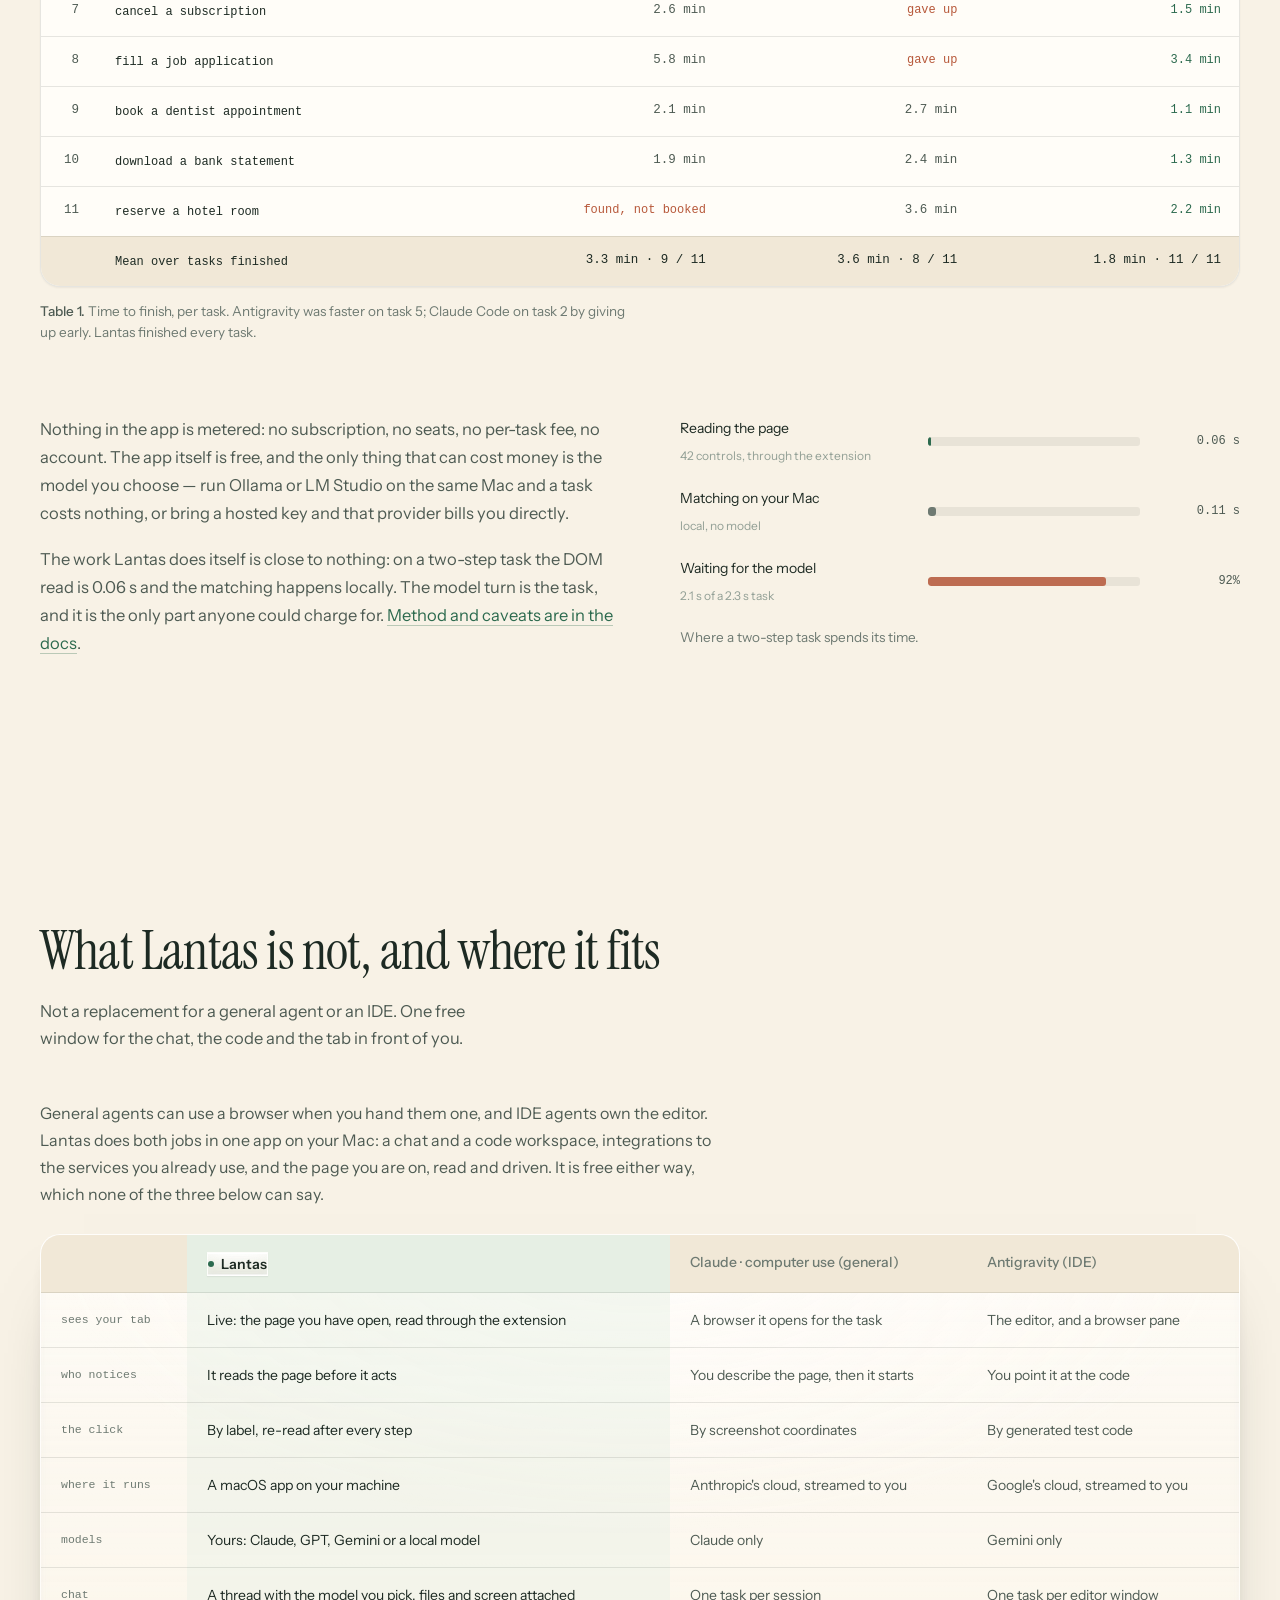
==== commit b6a05d3f: "Publish the Lantas site" ====
--- a/index.html
+++ b/index.html
@@ -6,8 +6,6 @@
 <title>Lantas — chat, code, and the browser in one free agent</title>
 <meta name="description" content="Lantas is a free macOS agent in one window: chat with any model, edit code in a workspace you pick, connect Gmail, Notion, GitHub and 30 more apps, and drive your own browser.">
 
-<link rel="icon" type="image/png" sizes="64x64" href="assets/img/favicon-64.png">
-<link rel="apple-touch-icon" href="assets/img/apple-touch-icon.png">
 <link rel="preconnect" href="https://fonts.googleapis.com">
 <link rel="preconnect" href="https://fonts.gstatic.com" crossorigin>
 <link href="https://fonts.googleapis.com/css2?family=Instrument+Sans:wght@400;500;600&family=Instrument+Serif:ital@0;1&display=swap" rel="stylesheet">
@@ -38,10 +36,7 @@
 
 <header class="nav">
   <div class="wrap nav-in">
-    <a class="brand" href="index.html" aria-label="Lantas home">
-      <img class="glyph glyph-ink" src="assets/img/letter-ink.png" alt="" width="26" height="34">
-      <img class="glyph glyph-light" src="assets/img/letter-light.png" alt="" width="26" height="34" aria-hidden="true">
-    </a>
+    <a class="brand" href="index.html" aria-label="Lantas home"><span class="brand-mark" aria-hidden="true"></span></a>
 
     <nav class="nav-links" aria-label="Sections">
       <a href="#features">Features</a>
@@ -77,7 +72,7 @@
 
   <div class="wrap">
     <div class="hero-copy">
-      <p class="eyebrow" data-reveal><span class="dot"></span>Lantas <span data-version>1.0.6</span> · free to download</p>
+      <p class="eyebrow" data-reveal><span class="dot"></span>Lantas <span data-version>1.1.3</span> · free to download</p>
 
       <h1 data-reveal style="--d:70ms">The agent that chats, codes, <span class="soft">and drives your browser</span></h1>
 
@@ -146,13 +141,13 @@
   </div>
 </section>
 
-<!-- the demo: one run, played like a short clip -->
+<!-- the demo: the chat tab, played like a short clip -->
 <section class="film demo" id="film">
   <div class="wrap demo-wrap">
     <header class="demo-head">
-      <p class="eyebrow"><span class="dot"></span>Eleven seconds, one task</p>
-      <h2>Ask for the change. Watch the window do it.</h2>
-      <p class="demo-sub">Chat, then the file, then the page. This is the shape of a real run in Lantas, drawn short.</p>
+      <p class="eyebrow"><span class="dot"></span>One run in the chat tab · 24 seconds</p>
+      <h2>Ask. Watch it work. Read the answer.</h2>
+      <p class="demo-sub">A landing page built from a site it read, Gmail connected in one click, then “what’s new in my email?” — the chat tab, the way it actually runs.</p>
     </header>
 
     <figure class="player" data-demo>
@@ -160,10 +155,10 @@
         <span class="player-name">
           <svg viewBox="0 0 24 16" fill="none" aria-hidden="true"><path d="M6 15h11a4.6 4.6 0 0 0 .6-9 6.4 6.4 0 0 0-12.2-1.7A4.7 4.7 0 0 0 6 15Z" fill="currentColor"/></svg>
           Lantas
-          <em>demo</em>
+          <em>chat tab</em>
         </span>
-        <span class="player-meta">0:11 · silent</span>
-        <button class="player-toggle" type="button" data-demo-toggle aria-label="Pause the demo">
+        <span class="player-meta">0:24 · silent</span>
+        <button class="player-toggle" type="button" data-demo-toggle aria-label="Pause the clip">
           <span data-demo-icon aria-hidden="true">❙❙</span>
         </button>
       </div>
@@ -171,58 +166,289 @@
       <div class="player-stage">
         <div class="mac">
           <div class="mac-lid">
-            <div class="mac-screen" data-demo-screen>
-              <div class="mac-top">
-                <span class="mac-lights" aria-hidden="true"><i></i><i></i><i></i></span>
-                <span class="mac-title">Lantas — checkout</span>
-                <span class="mac-views" aria-hidden="true">
-                  <b data-demo-view="0">chat</b><b data-demo-view="1">code</b><b data-demo-view="2">browser</b>
-                </span>
-              </div>
-
-              <div class="sc sc-chat" data-scene="0">
-                <p class="ch-me">refactor the cart totals into one helper, then check checkout still adds up</p>
-                <p class="ch-you"><span class="ch-dots" aria-hidden="true"><i></i><i></i><i></i></span>reading the workspace</p>
-                <div class="ch-tools">
-                  <span>read <b>cart.ts</b></span>
-                  <span>grep <b>subtotal</b></span>
-                  <span>read <b>summary.tsx</b></span>
+            <div class="mac-screen" data-demo-screen data-scene="a">
+              <svg class="sprite" aria-hidden="true" focusable="false">
+                <symbol id="i-chat" viewBox="0 0 24 24"><path d="M20 11.7a7.4 7.4 0 0 1-7.4 7.4H8.4L4.6 21l.7-3.4A7.4 7.4 0 0 1 4.6 11.7 7.4 7.4 0 0 1 12 4.3a7.4 7.4 0 0 1 8 7.4Z"/></symbol>
+                <symbol id="i-code" viewBox="0 0 24 24"><rect x="3.2" y="4.6" width="17.6" height="14.8" rx="2.4"/><path d="m7.4 9.9 2.5 2.4-2.5 2.4M12.6 14.9h4.1"/></symbol>
+                <symbol id="i-compass" viewBox="0 0 24 24"><circle cx="12" cy="12" r="8.3"/><path d="m15.3 8.7-1.9 4.6-4.6 1.9 1.9-4.6 4.6-1.9Z"/></symbol>
+                <symbol id="i-search" viewBox="0 0 24 24"><circle cx="11" cy="11" r="6.6"/><path d="m15.9 15.9 3.6 3.6"/></symbol>
+                <symbol id="i-term" viewBox="0 0 24 24"><rect x="3" y="4.6" width="18" height="14.8" rx="2.4"/><path d="m7.3 9.9 2.5 2.4-2.5 2.4M12.6 14.9h4.1"/></symbol>
+                <symbol id="i-sun" viewBox="0 0 24 24"><circle cx="12" cy="12" r="4.1"/><path d="M12 2.8v2.1M12 19.1v2.1M2.8 12h2.1M19.1 12h2.1M5.5 5.5l1.5 1.5M17 17l1.5 1.5M18.5 5.5 17 7M7 17l-1.5 1.5"/></symbol>
+                <symbol id="i-panel-l" viewBox="0 0 24 24"><rect x="3" y="4.6" width="18" height="14.8" rx="2.4"/><path d="M9.4 4.8v14.4"/></symbol>
+                <symbol id="i-panel-r" viewBox="0 0 24 24"><rect x="3" y="4.6" width="18" height="14.8" rx="2.4"/><path d="M14.6 4.8v14.4"/></symbol>
+                <symbol id="i-sliders" viewBox="0 0 24 24"><path d="M4 8.4h9.2M17.6 8.4H20M4 15.6h4.4M12.8 15.6H20"/><circle cx="15.4" cy="8.4" r="1.7"/><circle cx="10.6" cy="15.6" r="1.7"/></symbol>
+                <symbol id="i-plus" viewBox="0 0 24 24"><path d="M12 5.4v13.2M5.4 12h13.2"/></symbol>
+                <symbol id="i-clock" viewBox="0 0 24 24"><circle cx="12" cy="12" r="8"/><path d="M12 7.8v4.6l3 1.8"/></symbol>
+                <symbol id="i-book" viewBox="0 0 24 24"><rect x="4" y="4" width="16" height="16" rx="3"/><path d="M8 9h4M8 12.6h8M8 16.2h8"/></symbol>
+                <symbol id="i-plug" viewBox="0 0 24 24"><path d="M9.2 3.6v5M14.8 3.6v5M7.2 8.6h9.6v2.9a4.8 4.8 0 0 1-9.6 0V8.6ZM12 16.4v4"/></symbol>
+                <symbol id="i-sparkle" viewBox="0 0 24 24"><path d="m12 3.6 1.9 4.9 4.9 1.9-4.9 1.9L12 17.2l-1.9-4.9-4.9-1.9 4.9-1.9L12 3.6ZM18.4 16.4l.8 2 2 .8-2 .8-.8 2-.8-2-2-.8 2-.8.8-2Z"/></symbol>
+                <symbol id="i-folder" viewBox="0 0 24 24"><path d="M3.6 7.4a2 2 0 0 1 2-2h3.2l1.9 2.2h5.7a2 2 0 0 1 2 2v7.6a2 2 0 0 1-2 2H5.6a2 2 0 0 1-2-2V7.4Z"/></symbol>
+                <symbol id="i-caret" viewBox="0 0 24 24"><path d="m7.6 9.8 4.4 4.4 4.4-4.4"/></symbol>
+                <symbol id="i-more" viewBox="0 0 24 24"><circle cx="6.4" cy="12" r="1.2" fill="currentColor" stroke="none"/><circle cx="12" cy="12" r="1.2" fill="currentColor" stroke="none"/><circle cx="17.6" cy="12" r="1.2" fill="currentColor" stroke="none"/></symbol>
+                <symbol id="i-check" viewBox="0 0 24 24"><path d="m5 12.6 4.4 4.4L19 7.4"/></symbol>
+                <symbol id="i-file" viewBox="0 0 24 24"><path d="M6.4 3.8h7l5.2 5.2v11.2a1.6 1.6 0 0 1-1.6 1.6H6.4a1.6 1.6 0 0 1-1.6-1.6V5.4a1.6 1.6 0 0 1 1.6-1.6Z"/><path d="M13 4.2v5h5"/></symbol>
+                <symbol id="i-pen" viewBox="0 0 24 24"><path d="M4 20h4.4L20 8.4 15.6 4 4 15.6V20Z"/><path d="m13.4 6.2 4.4 4.4"/></symbol>
+                <symbol id="i-globe" viewBox="0 0 24 24"><circle cx="12" cy="12" r="8.3"/><path d="M3.9 12h16.2M12 3.7c2.2 2.3 3.3 5.1 3.3 8.3s-1.1 6-3.3 8.3c-2.2-2.3-3.3-5.1-3.3-8.3S9.8 6 12 3.7Z"/></symbol>
+                <symbol id="i-trash" viewBox="0 0 24 24"><path d="M4.6 7h14.8M9.4 7V4.8h5.2V7M6.6 7l.9 12.2h9l.9-12.2"/></symbol>
+                <symbol id="i-copy" viewBox="0 0 24 24"><rect x="8.8" y="8.8" width="10.8" height="10.8" rx="2.2"/><path d="M15.2 5.4H6.6a2 2 0 0 0-2 2v8.6"/></symbol>
+                <symbol id="i-up" viewBox="0 0 24 24"><path d="M12 19.4V5M6.4 10.6 12 5l5.6 5.6"/></symbol>
+                <symbol id="i-clip" viewBox="0 0 24 24"><path d="m18.6 11.4-6.8 6.8a4.6 4.6 0 0 1-6.5-6.5l7.4-7.4a3.1 3.1 0 0 1 4.4 4.4l-7.3 7.3a1.6 1.6 0 0 1-2.2-2.2l6.4-6.4"/></symbol>
+                <symbol id="i-at" viewBox="0 0 24 24"><circle cx="12" cy="12" r="3.6"/><path d="M15.6 8.4v4.8a2.6 2.6 0 0 0 5.2 0V12a8.8 8.8 0 1 0-3.4 7"/></symbol>
+                <symbol id="i-monitor" viewBox="0 0 24 24"><rect x="3" y="4.8" width="18" height="12.4" rx="2.2"/><path d="M9 20.2h6M12 17.4v2.8"/></symbol>
+                <symbol id="i-cursor" viewBox="0 0 24 24"><path d="m6 3.4 12.6 8.1-5.7 1.1-1.5 5.6L6 3.4Z"/></symbol>
+                <symbol id="i-mail" viewBox="0 0 24 24"><rect x="3" y="5.4" width="18" height="13.2" rx="2.2"/><path d="m4.2 7 7.8 5.6L19.8 7"/></symbol>
+                <symbol id="i-cal" viewBox="0 0 24 24"><rect x="3.6" y="5.4" width="16.8" height="14.4" rx="2.2"/><path d="M3.8 9.8h16.4M8.4 3.4v3.6M15.6 3.4v3.6"/></symbol>
+              </svg>
+
+              <div class="app-tb">
+                <div class="tb-left">
+                  <span class="tb-mark" aria-hidden="true">L</span>
+                  <span class="tb-title"><b class="t-a">Ember</b><b class="t-b">Integrations</b><b class="t-c">Inbox</b></span>
                 </div>
-                <p class="ch-plan"><span class="ch-plan-k">plan</span>one helper in <code>src/checkout/total.ts</code>, both callers use it, then read the page back.</p>
-              </div>
-
-              <div class="sc sc-code" data-scene="1">
-                <div class="cd-tree">
-                  <p class="cd-tree-k">explorer</p>
-                  <span class="cd-f new">total.ts</span>
-                  <span class="cd-f">summary.tsx</span>
-                  <span class="cd-f">cart.ts</span>
-                  <span class="cd-f dim">package.json</span>
-                  <span class="cd-f dim">README.md</span>
+                <div class="mode-tabs" aria-hidden="true">
+                  <span class="mode is-on"><svg class="ic"><use href="#i-chat"/></svg>Chat</span>
+                  <span class="mode"><svg class="ic"><use href="#i-code"/></svg>Code</span>
+                  <span class="mode"><svg class="ic"><use href="#i-compass"/></svg>Browser</span>
                 </div>
-                <div class="cd-diff">
-                  <p class="cd-h">src/checkout/total.ts <em>new file</em></p>
-                  <span class="cd-l add">+ export function total(items: Item[]): number {</span>
-                  <span class="cd-l add">+   return items.reduce((sum, item) => sum + item.price, 0);</span>
-                  <span class="cd-l add">+ }</span>
-                  <span class="cd-l ctx">// summary.tsx</span>
-                  <span class="cd-l del">− const sum = items.map((i) => i.price).reduce(add, 0);</span>
-                  <span class="cd-l add">+ const sum = total(items);</span>
-                  <div class="cd-review"><b>Keep 2 files</b><span>discard</span><em>written to the folder</em></div>
+                <div class="tb-right" aria-hidden="true">
+                  <span class="tb-ic"><svg class="ic"><use href="#i-search"/></svg></span>
+                  <span class="tb-ic"><svg class="ic"><use href="#i-term"/></svg></span>
+                  <span class="tb-ic"><svg class="ic"><use href="#i-sun"/></svg></span>
+                  <span class="tb-ic"><svg class="ic"><use href="#i-panel-l"/></svg></span>
+                  <span class="tb-ic"><svg class="ic"><use href="#i-panel-r"/></svg></span>
+                  <span class="tb-ic"><svg class="ic"><use href="#i-sliders"/></svg></span>
                 </div>
               </div>
 
-              <div class="sc sc-page" data-scene="2">
-                <div class="pg-bar"><span class="pg-url">mixtape.co/checkout</span><span class="pg-read">42 controls read</span></div>
-                <div class="pg-body">
-                  <div class="pg-card">
-                    <div class="pg-lines" aria-hidden="true"><i></i><i></i><i></i><i></i><i></i></div>
-                    <div class="pg-row"><span>Subtotal</span><b>$38.00</b></div>
-                    <div class="pg-row"><span>Tax</span><b>$3.42</b></div>
-                    <div class="pg-row total"><span>Total</span><b>$41.42</b></div>
-                    <span class="pg-cta">Pay</span>
+              <div class="app-body">
+                <div class="app-rail" aria-hidden="true">
+                  <span class="rail-btn"><svg class="ic"><use href="#i-panel-l"/></svg></span>
+                  <span class="rail-btn"><svg class="ic"><use href="#i-plus"/></svg></span>
+                  <span class="rail-group">
+                    <span class="rail-btn rail-chat"><svg class="ic"><use href="#i-chat"/></svg></span>
+                    <span class="rail-btn"><svg class="ic"><use href="#i-book"/></svg></span>
+                    <span class="rail-btn rail-plug"><svg class="ic"><use href="#i-plug"/></svg></span>
+                  </span>
+                  <span class="rail-gap"></span>
+                  <span class="rail-btn"><svg class="ic"><use href="#i-sparkle"/></svg></span>
+                  <span class="rail-btn"><svg class="ic"><use href="#i-sliders"/></svg></span>
+                </div>
+
+                <div class="app-nav" aria-hidden="true">
+                  <span class="nav-wordmark">Lantas</span>
+                  <p class="nav-head">Threads</p>
+                  <p class="nav-proj"><svg class="ic"><use href="#i-folder"/></svg>Ember<svg class="ic nav-caret"><use href="#i-caret"/></svg></p>
+                  <p class="nav-new"><svg class="ic"><use href="#i-plus"/></svg>New thread</p>
+                  <div class="nav-row th-a"><svg class="ic"><use href="#i-clock"/></svg><span>Ember landing</span><small>now</small></div>
+                  <div class="nav-row th-b"><svg class="ic"><use href="#i-clock"/></svg><span>Integrations</span><small>1m</small></div>
+                  <div class="nav-row th-c"><svg class="ic"><use href="#i-clock"/></svg><span>Inbox</span><small>now</small></div>
+                  <p class="nav-foot"><svg class="ic"><use href="#i-sliders"/></svg>Settings<kbd>⌘,</kbd></p>
+                </div>
+
+                <div class="app-pane">
+                  <!-- 1 · build -->
+                  <div class="pane pane-a">
+                    <div class="pane-head">
+                      <span class="pane-title">Ember</span>
+                      <span class="pane-tools"><svg class="ic"><use href="#i-copy"/></svg><svg class="ic"><use href="#i-trash"/></svg></span>
+                    </div>
+
+                    <div class="thread">
+                      <div class="msg msg-user" data-demo-at="3500">
+                        <div class="u-card">build a landing page for a coffee roastery. take the tone from bluebottle.com</div>
+                      </div>
+
+                      <div class="msg msg-bot">
+                        <div class="bot-head" data-demo-at="3950">
+                          <span class="bot-mark" aria-hidden="true">L</span>
+                          <span class="bot-who">Build</span>
+                          <span class="bot-time">12:04 PM</span>
+                        </div>
+                        <div class="bot-body">
+                          <div class="trow" data-demo-at="4150">
+                            <span class="tr-ok"><svg class="ic"><use href="#i-check"/></svg></span>
+                            <span class="tr-kind"><svg class="ic"><use href="#i-file"/></svg></span>
+                            <span class="tr-label">Read package.json</span>
+                            <span class="tr-chip">package.json</span>
+                          </div>
+                          <div class="trow" data-demo-at="4600">
+                            <span class="tr-ok"><svg class="ic"><use href="#i-check"/></svg></span>
+                            <span class="tr-kind"><svg class="ic"><use href="#i-globe"/></svg></span>
+                            <span class="tr-label">Web read bluebottle.com</span>
+                            <span class="tr-detail">84 controls · 1 page</span>
+                          </div>
+                          <div class="trow is-note" data-demo-at="5150">
+                            <span class="tr-ok"><svg class="ic"><use href="#i-sparkle"/></svg></span>
+                            <span class="tr-note">Tone: short lowercase lines, cream and ink, no hard sell.</span>
+                          </div>
+                          <div class="trow" data-demo-at="5600">
+                            <span class="tr-ok"><svg class="ic"><use href="#i-check"/></svg></span>
+                            <span class="tr-kind"><svg class="ic"><use href="#i-pen"/></svg></span>
+                            <span class="tr-label">Write ember/src/pages/index.astro</span>
+                            <span class="tr-chip">+96</span>
+                          </div>
+                          <div class="trow" data-demo-at="6050">
+                            <span class="tr-ok"><svg class="ic"><use href="#i-check"/></svg></span>
+                            <span class="tr-kind"><svg class="ic"><use href="#i-pen"/></svg></span>
+                            <span class="tr-label">Write ember/src/styles/landing.css</span>
+                            <span class="tr-chip">+184</span>
+                          </div>
+
+                          <div class="sh-block" data-demo-at="6500">
+                            <div class="sh-head">
+                              <svg class="ic"><use href="#i-term"/></svg>
+                              <span class="sh-cmd"><i>$</i> npm run build</span>
+                              <span class="sh-exit">exit 0</span>
+                            </div>
+                            <pre class="sh-body">&gt; ember@0.1.0 build
+&gt; astro build
+
+<span class="ok">✓</span> 4 pages built in 1.24s
+dist/index.html   4.1 kB</pre>
+                          </div>
+
+                          <p class="bot-p" data-demo-at="7500">Landing page is in <code>~/dev/ember</code>: a hero, the three roasts, a subscribe block, all in Blue Bottle’s warm short tone. <code>npm run dev</code> serves it on <code>localhost:4321</code>.</p>
+                          <p class="bot-foot" data-demo-at="8300">Worked for 41s</p>
+                        </div>
+                      </div>
+                    </div>
+
+                    <div class="app-composer is-empty">
+                      <div class="cp-input">
+                        <span class="cp-text" data-demo-type="build a landing page for a coffee roastery. take the tone from bluebottle.com" data-demo-at="500" data-demo-cps="46" data-demo-hide="3500"></span>
+                        <i class="cp-caret" aria-hidden="true"></i>
+                        <span class="cp-ph">Follow up…</span>
+                      </div>
+                      <div class="cp-bar" aria-hidden="true">
+                        <span class="cp-ic"><svg class="ic"><use href="#i-clip"/></svg></span>
+                        <span class="cp-ic"><svg class="ic"><use href="#i-at"/></svg></span>
+                        <span class="cp-mode">Build<svg class="ic"><use href="#i-caret"/></svg></span>
+                        <span class="cp-model">Qwen3 Coder 30B<svg class="ic"><use href="#i-caret"/></svg></span>
+                        <span class="cp-div"></span>
+                        <span class="cp-ic is-on"><svg class="ic"><use href="#i-monitor"/></svg></span>
+                        <span class="cp-ic"><svg class="ic"><use href="#i-cursor"/></svg></span>
+                        <span class="cp-end"><span class="cp-pct">12%</span><span class="cp-send"><svg class="ic"><use href="#i-up"/></svg></span></span>
+                      </div>
+                    </div>
                   </div>
-                  <p class="pg-note">subtotal 38.00 · matches the helper</p>
+
+                  <!-- 2 · connect gmail -->
+                  <div class="pane pane-b">
+                    <div class="pane-head">
+                      <span class="pane-title">Integrations</span>
+                      <span class="pane-tools"><span class="pane-count">32 apps</span></span>
+                    </div>
+
+                    <div class="int">
+                      <div class="int-search" data-demo-at="9850"><svg class="ic"><use href="#i-search"/></svg>Search 32 apps</div>
+                      <p class="int-lead" data-demo-at="10050">Connect once. After that, ask in any thread.</p>
+
+                      <div class="int-list">
+                        <div class="int-row is-gmail" data-demo-at="10250">
+                          <span class="int-tile"><svg class="ic"><use href="#i-mail"/></svg></span>
+                          <span class="int-text">
+                            <b>Gmail</b>
+                            <small class="int-idle">Read, search and send mail<span class="int-src">Google</span></small>
+                            <small class="int-live">Connected · anwar.kalonov@gmail.com</small>
+                          </span>
+                          <span class="int-btn int-idle" data-demo-until="11600">Connect</span>
+                          <span class="int-btn is-done int-live">Manage</span>
+                          <span class="int-ring" data-demo-at="11300" data-demo-until="12300"></span>
+                          <span class="int-cursor" data-demo-at="10600" data-demo-until="12200"><svg class="ic"><use href="#i-cursor"/></svg></span>
+                        </div>
+
+                        <div class="int-row" data-demo-at="10550">
+                          <span class="int-tile"><svg class="ic"><use href="#i-cal"/></svg></span>
+                          <span class="int-text"><b>Google Calendar</b><small>Events and availability</small></span>
+                          <span class="int-btn">Connect</span>
+                        </div>
+                        <div class="int-row" data-demo-at="10700">
+                          <span class="int-tile">N</span>
+                          <span class="int-text"><b>Notion</b><small>Pages and databases</small></span>
+                          <span class="int-btn">Connect</span>
+                        </div>
+                        <div class="int-row" data-demo-at="10850">
+                          <span class="int-tile">S</span>
+                          <span class="int-text"><b>Slack</b><small>Messages and channels</small></span>
+                          <span class="int-btn">Connect</span>
+                        </div>
+                        <div class="int-row" data-demo-at="11000">
+                          <span class="int-tile">L</span>
+                          <span class="int-text"><b>Linear</b><small>Issues and projects</small></span>
+                          <span class="int-btn">Connect</span>
+                        </div>
+                      </div>
+                    </div>
+
+                    <div class="toast" data-demo-at="11850" data-demo-until="13400">
+                      <svg class="ic ok"><use href="#i-check"/></svg>Gmail connected
+                    </div>
+                  </div>
+
+                  <!-- 3 · read the inbox -->
+                  <div class="pane pane-c">
+                    <div class="pane-head">
+                      <span class="pane-title">Inbox</span>
+                      <span class="pane-tools"><svg class="ic"><use href="#i-copy"/></svg><svg class="ic"><use href="#i-trash"/></svg></span>
+                    </div>
+
+                    <div class="thread">
+                      <div class="msg msg-user" data-demo-at="15300">
+                        <div class="u-card">what’s new in my email today?</div>
+                      </div>
+
+                      <div class="msg msg-bot">
+                        <div class="bot-head" data-demo-at="15700">
+                          <span class="bot-mark" aria-hidden="true">L</span>
+                          <span class="bot-who">Build</span>
+                          <span class="bot-time">12:06 PM</span>
+                        </div>
+                        <div class="bot-body">
+                          <div class="trow" data-demo-at="16000">
+                            <span class="tr-ok"><svg class="ic"><use href="#i-check"/></svg></span>
+                            <span class="tr-kind"><svg class="ic"><use href="#i-mail"/></svg></span>
+                            <span class="tr-label">Gmail · list messages</span>
+                            <span class="tr-detail">is:unread newer_than:1d</span>
+                          </div>
+                          <div class="trow" data-demo-at="16500">
+                            <span class="tr-ok"><svg class="ic"><use href="#i-check"/></svg></span>
+                            <span class="tr-kind"><svg class="ic"><use href="#i-file"/></svg></span>
+                            <span class="tr-label">Read 7 messages</span>
+                            <span class="tr-detail">2 need you</span>
+                          </div>
+
+                          <div class="bot-p is-list" data-demo-at="17200">
+                            <p>Three worth your time:</p>
+                            <ul>
+                              <li><b>Stripe</b> — receipt for $20.00; Pro renews Dec 24</li>
+                              <li><b>Priya</b> — design review moved to 3:00 PM today</li>
+                              <li><b>Linear</b> — 4 issues closed in Lantas 1.0.9</li>
+                            </ul>
+                            <p>Nothing else is unread. Want the invoice saved to your downloads?</p>
+                          </div>
+                          <p class="bot-foot" data-demo-at="19800">Worked for 6s</p>
+                        </div>
+                      </div>
+                    </div>
+
+                    <div class="app-composer is-empty">
+                      <div class="cp-input">
+                        <span class="cp-text" data-demo-type="what’s new in my email today?" data-demo-at="14100" data-demo-cps="48" data-demo-hide="15300"></span>
+                        <i class="cp-caret" aria-hidden="true"></i>
+                        <span class="cp-ph">Follow up…</span>
+                      </div>
+                      <div class="cp-bar" aria-hidden="true">
+                        <span class="cp-ic"><svg class="ic"><use href="#i-clip"/></svg></span>
+                        <span class="cp-ic"><svg class="ic"><use href="#i-at"/></svg></span>
+                        <span class="cp-mode">Build<svg class="ic"><use href="#i-caret"/></svg></span>
+                        <span class="cp-model">Qwen3 Coder 30B<svg class="ic"><use href="#i-caret"/></svg></span>
+                        <span class="cp-div"></span>
+                        <span class="cp-ic is-on"><svg class="ic"><use href="#i-monitor"/></svg></span>
+                        <span class="cp-ic"><svg class="ic"><use href="#i-cursor"/></svg></span>
+                        <span class="cp-end"><span class="cp-pct">9%</span><span class="cp-send"><svg class="ic"><use href="#i-up"/></svg></span></span>
+                      </div>
+                    </div>
+                  </div>
                 </div>
               </div>
 
@@ -235,10 +461,10 @@
 
       <div class="player-track" aria-hidden="true"><i data-demo-bar></i></div>
       <div class="player-chapters" aria-hidden="true">
-        <span data-chapter="0">ask</span><span data-chapter="1">edit</span><span data-chapter="2">check</span>
+        <span data-chapter="0">build</span><span data-chapter="1">connect gmail</span><span data-chapter="2">read inbox</span>
       </div>
     </figure>
-    <figcaption class="cap">A drawing of the app, not a screen recording. Same panes, same steps, eleven seconds.</figcaption>
+    <figcaption class="cap">The chat tab at its real proportions — titlebar, threads, tool rows, composer — rebuilt in the page, not a screen capture. It plays by itself; nothing in it is clickable. <a href="download.html">Download Lantas</a> to connect your own accounts.</figcaption>
   </div>
 </section>
 
@@ -309,6 +535,29 @@
 </section>
 
 <!-- the actual app -->
+<!-- macs: three screens spin in behind the clouds -->
+<section class="macs" id="macs" aria-labelledby="macs-title">
+  <div class="macs-stage">
+    <div class="macs-sky" aria-hidden="true"></div>
+    <figure class="mac mac--a">
+      <span class="mac-bar"><i></i><i></i><i></i></span>
+      <img src="assets/img/app-home.webp" alt="Lantas home: one thread for the folder, the screen and the page" width="880" height="560">
+    </figure>
+    <figure class="mac mac--b">
+      <span class="mac-bar"><i></i><i></i><i></i></span>
+      <img src="assets/img/app-code.webp" alt="Lantas code workspace with a diff and a passing check" width="880" height="560">
+    </figure>
+    <figure class="mac mac--c">
+      <span class="mac-bar"><i></i><i></i><i></i></span>
+      <img src="assets/img/app-browser.webp" alt="Lantas browser with a page read and a pointer on the control" width="880" height="560">
+    </figure>
+    <div class="macs-copy">
+      <h2 id="macs-title">Three surfaces, <em>one window.</em></h2>
+      <p>Chat, the editor and the page it is driving, stacked in the same frame. Bring a task in from any of them and the agent keeps the thread.</p>
+    </div>
+  </div>
+</section>
+
 <section class="sec" id="app">
   <div class="wrap">
     <header class="sec-head sec-head--wide">
@@ -316,7 +565,7 @@
         <p class="eyebrow" data-reveal><span class="dot"></span>The app, not a drawing</p>
         <h2 data-reveal style="--d:60ms;margin-top:18px">This is what you open.</h2>
       </div>
-      <p class="dek" data-reveal style="--d:120ms">Chat, code and browser, captured from Lantas <span data-version>1.0.6</span> while a task is running. The page you have been scrolling through is the site; these are the surfaces inside the app.</p>
+      <p class="dek" data-reveal style="--d:120ms">Chat, code and browser, captured from Lantas while a task is running. The page you have been scrolling through is the site; these are the surfaces inside the app.</p>
     </header>
 
     <div class="shots-grid" data-reveal>
@@ -326,14 +575,14 @@
       </figure>
       <figure class="shot">
         <img src="assets/img/app-home.webp" alt="Lantas Chat: a finished task with file reads, an edit, a passing test run and the assistant's summary" width="1240" height="1225" loading="lazy">
-        <figcaption><b>Chat</b><span>The same work as a readable thread: every file read, edit and command stays in the conversation.</span></figcaption>
+        <figcaption><b>Chat</b><span>One thread for the question, the folder and the page in front of you, with every read, edit and command kept in the conversation.</span></figcaption>
       </figure>
       <figure class="shot">
         <img src="assets/img/app-browser.webp" alt="Lantas Browser: a browser-only thread, a new tab, the address bar and the Ask the page assistant in Act mode" width="1240" height="1225" loading="lazy">
         <figcaption><b>Browser</b><span>A browser-only thread with its own history, tabs and an assistant that can act in the page one step at a time.</span></figcaption>
       </figure>
     </div>
-    <p class="cap">Screens from Lantas <span data-version>1.0.6</span>. The sample workspace is local; the app is free, and you bring the model key or run one on the same Mac.</p>
+    <p class="cap">Screens from Lantas. The sample workspace is local; the app is free, and you bring the model key or run one on the same Mac.</p>
   </div>
 </section>
 
@@ -881,8 +1130,8 @@
           <div class="cmdblock">
             <div class="row">
               <span class="prompt">$</span>
-              <span>open ~/Downloads/<span data-file="dmg">Lantas-1.0.6-arm64.dmg</span></span>
-              <button class="cmd-copy" data-copy="open ~/Downloads/Lantas-1.0.6-arm64.dmg">
+              <span>open ~/Downloads/<span data-file="dmg">Lantas-1.1.3-arm64.dmg</span></span>
+              <button class="cmd-copy" data-copy="open ~/Downloads/Lantas-1.1.3-arm64.dmg">
                 <svg viewBox="0 0 24 24" fill="none" stroke="currentColor" stroke-width="1.6" stroke-linecap="round" stroke-linejoin="round"><rect x="9" y="9" width="11" height="11" rx="2.5"/><path d="M6 15H5a2 2 0 0 1-2-2V5a2 2 0 0 1 2-2h8a2 2 0 0 1 2 2v1"/></svg>
                 <span class="label">copy</span>
               </button>
@@ -956,7 +1205,9 @@
         <a href="versions.html">Versions</a>
         <a href="https://github.com/AnwarKalonov/Lantas-download">GitHub</a>
         <a href="docs.html#extension">Chrome extension</a>
-        <a href="https://github.com/AnwarKalonov/Lantas-download/issues">Contact</a>
+        <a href="privacy.html">Privacy</a>
+        <a href="terms.html">Terms</a>
+        <a href="https://github.com/AnwarKalonov">Contact</a>
       </div>
     </div>
     <div class="foot-bottom">
@@ -971,5 +1222,49 @@
 </div>
 
 <script src="assets/site.js"></script>
+<script>
+/* Drive the macs section from scroll position: --p runs 0 to 1 across the
+   sticky stage, and the cards interpolate in CSS from their own vectors. */
+(() => {
+  const section = document.getElementById("macs");
+  if (!section || matchMedia("(prefers-reduced-motion: reduce)").matches) return;
+  const stage = section.querySelector(".macs-stage");
+  let queued = false;
+  const update = () => {
+    queued = false;
+    const rect = section.getBoundingClientRect();
+    const travel = Math.max(1, rect.height - innerHeight);
+    const p = Math.min(1, Math.max(0, -rect.top / travel));
+    stage.style.setProperty("--p", p.toFixed(3));
+  };
+  const queue = () => {
+    if (queued) return;
+    queued = true;
+    requestAnimationFrame(update);
+  };
+  addEventListener("scroll", queue, { passive: true });
+  addEventListener("resize", queue, { passive: true });
+  update();
+})();
+</script>
+<script>
+/* A header that settles into frosted glass once you leave the top of the page. */
+(() => {
+  const head = document.querySelector("header, .site-head, .nav, .bar");
+  if (!head) return;
+  let queued = false;
+  const update = () => {
+    queued = false;
+    head.classList.toggle("is-stuck", scrollY > 12);
+  };
+  addEventListener("scroll", () => {
+    if (queued) return;
+    queued = true;
+    requestAnimationFrame(update);
+  }, { passive: true });
+  update();
+})();
+</script>
+<script src="assets/motion.js" defer></script>
 </body>
 </html>
--- a/assets/site.css
+++ b/assets/site.css
@@ -6818,7 +6818,7 @@
   }
 }
 /* ============================================================
-   the demo clip — a drawn run, played like a short film
+   the demo clip — the chat tab, rebuilt at its own measurements
    ============================================================ */
 
 .demo {
@@ -6831,7 +6831,7 @@
 }
 
 .demo-head {
-  max-width: 660px;
+  max-width: 680px;
   margin: 0 auto clamp(22px, 3.4vh, 36px);
   text-align: center;
 }
@@ -6847,14 +6847,14 @@
 
 .demo-sub {
   margin: 14px auto 0;
-  max-width: 48ch;
+  max-width: 52ch;
   color: var(--ink-2);
   font-size: 15.5px;
   line-height: 1.55;
 }
 
 .player {
-  width: min(100%, 960px);
+  width: min(100%, 1000px);
   margin: 0 auto;
   padding: 8px 8px 0;
   border-radius: 20px;
@@ -6931,6 +6931,8 @@
   transform: scale(0.94);
 }
 
+/* ---- the laptop ---- */
+
 .mac {
   position: relative;
 }
@@ -6940,18 +6942,29 @@
   border-radius: 12px 12px 3px 3px;
   background: linear-gradient(180deg, #f8f2e3, #e5d9c1);
   box-shadow: inset 0 0 0 1px rgba(29, 42, 35, 0.08);
+  container-type: inline-size;
 }
 
 .mac-screen {
   position: relative;
-  aspect-ratio: 16 / 8;
+  aspect-ratio: 16 / 10.5;
   overflow: hidden;
   border-radius: 4px;
-  background: #0f1713;
+  background: #0b0b0a;
   box-shadow: inset 0 0 0 1px rgba(255, 255, 255, 0.06);
-  font-size: clamp(8.5px, 1.15vw, 13px);
+  display: flex;
+  flex-direction: column;
+  font-family: -apple-system, BlinkMacSystemFont, "SF Pro Text", "Segoe UI", Inter, system-ui, sans-serif;
+  font-size: 10.6px;
   line-height: 1.45;
-  color: #e9f1ea;
+  color: #f1efe9;
+  -webkit-font-smoothing: antialiased;
+}
+
+@supports (container-type: inline-size) {
+  .mac-screen {
+    font-size: clamp(6px, 1.2cqw, 12px);
+  }
 }
 
 .mac-base {
@@ -6976,466 +6989,940 @@
   inset: auto 0 0;
   height: 45%;
   pointer-events: none;
-  background: radial-gradient(120% 100% at 50% 118%, rgba(61, 129, 99, 0.28), transparent 70%);
-}
-
-.mac-top {
+  background: radial-gradient(120% 100% at 50% 118%, rgba(61, 129, 99, 0.22), transparent 70%);
+}
+
+.sprite {
+  position: absolute;
+  width: 0;
+  height: 0;
+  overflow: hidden;
+}
+
+.ic {
+  width: 1.15em;
+  height: 1.15em;
+  flex: none;
+  fill: none;
+  stroke: currentColor;
+  stroke-width: 1.7;
+  stroke-linecap: round;
+  stroke-linejoin: round;
+}
+
+/* ---- app chrome: the titlebar ---- */
+
+.app-tb {
   position: relative;
-  z-index: 2;
-  display: flex;
-  align-items: center;
-  gap: 0.8em;
-  padding: 0.6em 0.95em;
-  font-size: 0.8em;
-  color: #8ea094;
-  border-bottom: 1px solid rgba(255, 255, 255, 0.07);
-  background: rgba(255, 255, 255, 0.025);
-}
-
-.mac-lights {
-  display: inline-flex;
-  gap: 0.34em;
-}
-
-.mac-lights i {
-  width: 0.6em;
-  height: 0.6em;
-  border-radius: 50%;
-  background: #3c4d43;
-}
-
-.mac-lights i:nth-child(1) { background: #c4694f; }
-.mac-lights i:nth-child(2) { background: #c9a24b; }
-.mac-lights i:nth-child(3) { background: #4f9c70; }
-
-.mac-title {
-  color: #c6d5cb;
+  z-index: 3;
+  flex: none;
+  display: flex;
+  align-items: center;
+  gap: 1em;
+  height: 3.7em;
+  padding: 0 1.2em;
+  border-bottom: 1px solid rgba(240, 238, 230, 0.07);
+  background: #0c0c0b;
+  font-size: 0.98em;
+}
+
+.tb-left {
+  display: flex;
+  align-items: center;
+  gap: 0.65em;
+  min-width: 0;
+}
+
+.tb-mark {
+  width: 0.86em;
+  height: auto;
+  opacity: 0.92;
+}
+
+.tb-title {
+  color: #e9e7df;
   font-weight: 500;
   white-space: nowrap;
   overflow: hidden;
   text-overflow: ellipsis;
 }
 
-.mac-views {
+.tb-title b {
+  display: none;
+  font-weight: 500;
+}
+
+.mac-screen[data-scene="a"] .t-a,
+.mac-screen[data-scene="b"] .t-b,
+.mac-screen[data-scene="c"] .t-c {
+  display: inline;
+}
+
+.mode-tabs {
+  position: absolute;
+  left: 50%;
+  transform: translateX(-50%);
+  display: flex;
+  align-items: center;
+  gap: 0.15em;
+  padding: 0.26em;
+  border: 1px solid rgba(240, 238, 230, 0.07);
+  border-radius: 1.1em;
+  background: #121211;
+}
+
+.mode {
+  display: flex;
+  align-items: center;
+  gap: 0.5em;
+  padding: 0.4em 0.95em;
+  border-radius: 0.9em;
+  color: #83817a;
+  font-size: 0.95em;
+  line-height: 1;
+}
+
+.mode.is-on {
+  color: #f1efe9;
+  background: #232321;
+  box-shadow: inset 0 0 0 1px rgba(240, 238, 230, 0.06);
+}
+
+.tb-right {
   margin-left: auto;
-  display: inline-flex;
-  gap: 0.28em;
-}
-
-.mac-views b {
+  display: flex;
+  align-items: center;
+  gap: 0.35em;
+  color: #83817a;
+}
+
+.tb-ic {
+  display: grid;
+  place-items: center;
+  width: 2.3em;
+  height: 2.3em;
+  border-radius: 0.55em;
+}
+
+/* ---- app chrome: rail and threads ---- */
+
+.app-body {
+  flex: 1;
+  min-height: 0;
+  display: flex;
+  align-items: stretch;
+}
+
+.app-rail {
+  flex: none;
+  width: 4.9em;
+  display: flex;
+  flex-direction: column;
+  align-items: center;
+  gap: 0.3em;
+  padding: 0.9em 0;
+  border-right: 1px solid rgba(240, 238, 230, 0.07);
+  background: #0d0d0c;
+  color: #83817a;
+}
+
+.rail-btn {
+  display: grid;
+  place-items: center;
+  width: 2.85em;
+  height: 2.85em;
+  border-radius: 0.85em;
+  font-size: 0.98em;
+}
+
+.rail-group {
+  display: flex;
+  flex-direction: column;
+  align-items: center;
+  gap: 0.3em;
+  margin-top: 0.6em;
+  padding-top: 0.6em;
+  border-top: 1px solid rgba(240, 238, 230, 0.07);
+}
+
+.rail-gap {
+  flex: 1;
+}
+
+.mac-screen[data-scene="a"] .rail-chat,
+.mac-screen[data-scene="c"] .rail-chat,
+.mac-screen[data-scene="b"] .rail-plug {
+  color: #f1efe9;
+  background: #1d1d1b;
+}
+
+.app-nav {
+  flex: none;
+  width: 22em;
+  display: flex;
+  flex-direction: column;
+  padding: 1.2em 1.1em 1em;
+  border-right: 1px solid rgba(240, 238, 230, 0.07);
+  background: #0e0e0d;
+  overflow: hidden;
+}
+
+.nav-wordmark {
+  width: 10.4em;
+  height: auto;
+  margin: 0.35em 0 1.15em 0.25em;
+  opacity: 0.94;
+}
+
+.nav-head {
+  margin: 0 0 0.85em 0.2em;
+  color: #f1efe9;
+  font-size: 1.5em;
   font-weight: 500;
-  font-size: 0.94em;
-  letter-spacing: 0.05em;
-  padding: 0.24em 0.62em;
-  border-radius: 999px;
-  color: #7d8f84;
-  transition: background 0.35s ease, color 0.35s ease;
-}
-
-.mac-views b.on {
-  color: #0f1713;
-  background: #c3e3cf;
-}
-
-/* ---- scenes ---- */
-
-.sc {
+  letter-spacing: -0.01em;
+}
+
+.nav-proj {
+  display: flex;
+  align-items: center;
+  gap: 0.5em;
+  margin: 0;
+  padding: 0.3em 0.35em;
+  color: #b3b1a9;
+  font-size: 0.98em;
+}
+
+.nav-caret {
+  margin-left: auto;
+  width: 0.95em;
+  height: 0.95em;
+  color: #5b5953;
+}
+
+.nav-new {
+  display: flex;
+  align-items: center;
+  justify-content: center;
+  gap: 0.5em;
+  height: 2.9em;
+  margin: 0.35em 0 0.7em;
+  border: 1px dashed rgba(240, 238, 230, 0.13);
+  border-radius: 0.85em;
+  color: #83817a;
+  font-size: 0.95em;
+}
+
+.nav-row {
+  display: flex;
+  align-items: center;
+  gap: 0.6em;
+  height: 2.85em;
+  padding: 0 0.6em;
+  border-radius: 0.75em;
+  color: #b3b1a9;
+  font-size: 0.95em;
+}
+
+.nav-row .ic {
+  color: #5b5953;
+  width: 1.05em;
+  height: 1.05em;
+}
+
+.nav-row span {
+  flex: 1;
+  min-width: 0;
+  overflow: hidden;
+  text-overflow: ellipsis;
+  white-space: nowrap;
+}
+
+.nav-row small {
+  color: #5b5953;
+  font-size: 0.86em;
+}
+
+.mac-screen[data-scene="a"] .th-a,
+.mac-screen[data-scene="b"] .th-b,
+.mac-screen[data-scene="c"] .th-c {
+  color: #f1efe9;
+  background: #1c1c1a;
+  box-shadow: inset 0 0 0 1px rgba(240, 238, 230, 0.09);
+}
+
+.nav-foot {
+  display: flex;
+  align-items: center;
+  gap: 0.6em;
+  margin: auto 0 0;
+  padding: 0.85em 0.4em 0.1em;
+  border-top: 1px solid rgba(240, 238, 230, 0.07);
+  color: #83817a;
+  font-size: 0.95em;
+}
+
+.nav-foot kbd {
+  margin-left: auto;
+  font-family: inherit;
+  font-size: 0.9em;
+  color: #5b5953;
+}
+
+/* ---- app chrome: pane ---- */
+
+.app-pane {
+  position: relative;
+  flex: 1;
+  min-width: 0;
+  min-height: 0;
+  background: #0b0b0a;
+}
+
+.pane {
   position: absolute;
-  inset: 3.4em 1em 1em;
-  display: flex;
-  gap: 0.9em;
+  inset: 0;
+  display: flex;
+  flex-direction: column;
   opacity: 0;
   visibility: hidden;
-  transform: translateY(0.6em);
-  transition:
-    opacity 0.26s ease,
-    transform 0.26s ease,
-    visibility 0s linear 0.26s;
-  pointer-events: none;
-}
-
-/* The outgoing pane clears before the next one arrives, so a crossfade never
-   shows two panes of the app on top of each other. */
-.sc.is-on {
+  transition: opacity 0.28s ease, visibility 0s linear 0.28s;
+}
+
+.mac-screen[data-scene="a"] .pane-a,
+.mac-screen[data-scene="b"] .pane-b,
+.mac-screen[data-scene="c"] .pane-c {
   opacity: 1;
   visibility: visible;
-  transform: none;
-  transition:
-    opacity 0.4s ease 0.12s,
-    transform 0.4s ease 0.12s,
-    visibility 0s linear 0s;
-}
-
-.sc > * {
+  transition: opacity 0.28s ease 0.08s, visibility 0s linear 0s;
+}
+
+.pane-head {
+  flex: none;
+  display: flex;
+  align-items: center;
+  gap: 0.6em;
+  height: 3.5em;
+  padding: 0 1.9em;
+  border-bottom: 1px solid rgba(240, 238, 230, 0.07);
+  color: #83817a;
+  font-size: 0.98em;
+}
+
+.pane-title {
+  color: #f1efe9;
+  font-weight: 500;
+}
+
+.pane-tools {
+  margin-left: auto;
+  display: flex;
+  align-items: center;
+  gap: 1em;
+  color: #5b5953;
+}
+
+.pane-tools .ic {
+  width: 1.05em;
+  height: 1.05em;
+}
+
+.pane-count {
+  font-size: 0.9em;
+}
+
+/* ---- transcript ---- */
+
+.thread {
+  flex: 1;
+  min-height: 0;
+  overflow: hidden;
+  display: flex;
+  flex-direction: column;
+  gap: 1.15em;
+  padding: 1.5em 2.4em 0;
+  max-width: 64em;
+  width: 100%;
+  margin: 0 auto;
+}
+
+[data-demo-at] {
   opacity: 0;
-  transform: translateY(0.45em);
-  transition: opacity 0.5s ease, transform 0.5s ease;
-}
-
-.sc.is-on > * {
+  transform: translateY(0.28em);
+  transition: opacity 0.32s ease, transform 0.32s ease;
+}
+
+[data-demo-at].is-in {
   opacity: 1;
   transform: none;
 }
 
-.sc.is-on > *:nth-child(2) { transition-delay: 0.34s; }
-.sc.is-on > *:nth-child(3) { transition-delay: 0.58s; }
-.sc.is-on > *:nth-child(4) { transition-delay: 0.82s; }
-.sc.is-on > *:nth-child(5) { transition-delay: 1s; }
-
-/* ask */
-
-.sc-chat {
+.msg-user {
+  display: flex;
+  justify-content: flex-end;
+}
+
+.u-card {
+  max-width: 88%;
+  padding: 0.85em 1.05em;
+  border: 1px solid rgba(240, 238, 230, 0.09);
+  border-radius: 0.95em;
+  background: #1a1a18;
+  color: #f1efe9;
+  font-size: 1.06em;
+  line-height: 1.55;
+}
+
+.msg-bot {
+  display: flex;
   flex-direction: column;
-  justify-content: center;
-  gap: 0.85em;
-}
-
-.ch-me {
-  align-self: flex-end;
-  max-width: 76%;
-  padding: 0.72em 0.95em;
-  border-radius: 0.8em 0.8em 0.2em 0.8em;
-  background: #24352c;
-  color: #e7f0e9;
-  font-size: 0.95em;
-  line-height: 1.45;
-  box-shadow: inset 0 0 0 1px rgba(255, 255, 255, 0.05);
-}
-
-.ch-you {
-  display: flex;
-  align-items: center;
-  gap: 0.55em;
-  color: #90a296;
-  font-size: 0.86em;
-}
-
-.ch-dots {
-  display: inline-flex;
-  gap: 0.26em;
-}
-
-.ch-dots i {
-  width: 0.36em;
-  height: 0.36em;
-  border-radius: 50%;
-  background: #7cbf95;
-  animation: ch-pulse 1.1s ease-in-out infinite;
-}
-
-.ch-dots i:nth-child(2) { animation-delay: 0.16s; }
-.ch-dots i:nth-child(3) { animation-delay: 0.32s; }
-
-@keyframes ch-pulse {
-  0%, 100% { opacity: 0.28; transform: translateY(0); }
-  40% { opacity: 1; transform: translateY(-0.12em); }
-}
-
-.ch-tools {
-  display: flex;
-  flex-wrap: wrap;
-  gap: 0.45em;
-}
-
-.ch-tools span {
-  font-size: 0.8em;
-  padding: 0.32em 0.62em;
-  border-radius: 0.4em;
-  color: #a7b7ad;
-  background: rgba(255, 255, 255, 0.05);
-  border: 1px solid rgba(255, 255, 255, 0.07);
-}
-
-.ch-tools b {
-  color: #dbe9df;
-  font-weight: 600;
-}
-
-.ch-plan {
-  margin: 0;
-  max-width: 46em;
-  padding-left: 0.8em;
-  border-left: 2px solid #3f6b53;
-  color: #93a49a;
-  font-size: 0.84em;
-  line-height: 1.5;
-}
-
-.ch-plan-k {
-  display: block;
-  margin-bottom: 0.28em;
-  text-transform: uppercase;
-  letter-spacing: 0.16em;
-  font-size: 0.82em;
-  color: #6d8a78;
-}
-
-.ch-plan code {
-  font-family: ui-monospace, SFMono-Regular, Menlo, monospace;
-  color: #cfe4d7;
-}
-
-/* edit */
-
-.sc-code {
-  align-items: stretch;
-}
-
-.cd-tree {
-  width: 22%;
-  min-width: 8.5em;
-  padding-right: 0.85em;
-  border-right: 1px solid rgba(255, 255, 255, 0.07);
-  font-size: 0.82em;
-  color: #8ea094;
-}
-
-.cd-tree-k {
-  margin: 0 0 0.7em;
-  padding-left: 0.4em;
-  text-transform: uppercase;
-  letter-spacing: 0.16em;
-  font-size: 0.86em;
-  color: #5f7466;
-}
-
-.cd-f {
-  display: block;
-  line-height: 1.5;
-  padding: 0.24em 0.4em;
-  border-radius: 0.3em;
+  gap: 0.7em;
+}
+
+.bot-head {
+  display: flex;
+  align-items: center;
+  gap: 0.5em;
+  color: #83817a;
+  font-size: 0.92em;
+}
+
+.bot-mark {
+  width: 0.78em;
+  height: auto;
+  opacity: 0.85;
+}
+
+.bot-who {
+  color: #b3b1a9;
+}
+
+.bot-time {
+  margin-left: auto;
+  color: #5b5953;
+}
+
+.bot-body {
+  display: flex;
+  flex-direction: column;
+  gap: 0.42em;
+}
+
+.trow {
+  display: flex;
+  align-items: center;
+  gap: 0.6em;
+  padding: 0.46em 0.7em;
+  border: 1px solid rgba(240, 238, 230, 0.07);
+  border-radius: 0.55em;
+  background: #101010;
+  font-family: ui-monospace, "SF Mono", SFMono-Regular, Menlo, monospace;
+  font-size: 0.92em;
+  color: #b3b1a9;
+}
+
+.tr-ok {
+  display: flex;
+  color: #8fbf9a;
+}
+
+.tr-kind {
+  display: flex;
+  color: #5b5953;
+}
+
+.tr-label {
+  color: #d8d5cb;
   white-space: nowrap;
   overflow: hidden;
   text-overflow: ellipsis;
 }
 
-.cd-f.new {
-  color: #c6e8d2;
-  background: rgba(124, 191, 149, 0.13);
-}
-
-.cd-f.dim {
-  color: #5d6f65;
-}
-
-.cd-diff {
-  flex: 1;
-  min-width: 0;
+.tr-label b {
+  color: #f1efe9;
+  font-weight: 500;
+}
+
+.tr-chip {
+  margin-left: auto;
+  flex: none;
+  padding: 0.1em 0.45em;
+  border: 1px solid rgba(240, 238, 230, 0.1);
+  border-radius: 0.35em;
+  color: #83817a;
+  font-size: 0.9em;
+}
+
+.tr-detail {
+  margin-left: auto;
+  flex: none;
+  color: #5b5953;
+  font-size: 0.9em;
+}
+
+.trow.is-note {
+  border-color: transparent;
+  background: transparent;
+  padding-block: 0.28em;
+  color: #9a988f;
+}
+
+.trow.is-note .tr-ok {
+  color: #83817a;
+}
+
+.tr-note {
+  color: #9a988f;
+  font-family: -apple-system, BlinkMacSystemFont, "SF Pro Text", system-ui, sans-serif;
+  font-size: 0.98em;
+}
+
+.sh-block {
+  border: 1px solid rgba(240, 238, 230, 0.07);
+  border-radius: 0.6em;
+  background: #0e0e0d;
+  overflow: hidden;
+  font-family: ui-monospace, "SF Mono", SFMono-Regular, Menlo, monospace;
+}
+
+.sh-head {
+  display: flex;
+  align-items: center;
+  gap: 0.6em;
+  padding: 0.5em 0.75em;
+  border-bottom: 1px solid rgba(240, 238, 230, 0.07);
+  color: #83817a;
+  font-size: 0.9em;
+}
+
+.sh-cmd {
+  color: #b3b1a9;
+}
+
+.sh-cmd i {
+  font-style: normal;
+  margin-right: 0.35em;
+  color: #5b5953;
+}
+
+.sh-exit {
+  margin-left: auto;
+  color: #8fbf9a;
+  font-size: 0.95em;
+}
+
+.sh-body {
+  margin: 0;
+  padding: 0.65em 0.8em 0.7em;
+  color: #a8a59c;
+  font-size: 0.85em;
+  line-height: 1.7;
+  white-space: pre;
+}
+
+.sh-body .ok {
+  color: #8fbf9a;
+}
+
+.bot-p {
+  margin: 0;
+  color: #b3b1a9;
+  font-size: 1.04em;
+  line-height: 1.6;
+}
+
+.bot-p code {
+  padding: 0.05em 0.35em;
+  border-radius: 0.3em;
+  background: rgba(240, 238, 230, 0.07);
+  color: #d8d5cb;
+  font-family: ui-monospace, "SF Mono", Menlo, monospace;
+  font-size: 0.94em;
+}
+
+.bot-p.is-list {
   display: flex;
   flex-direction: column;
-  gap: 0.16em;
-  font-family: ui-monospace, SFMono-Regular, Menlo, monospace;
+  gap: 0.45em;
+}
+
+.bot-p.is-list p {
+  margin: 0;
+}
+
+.bot-p.is-list ul {
+  margin: 0;
+  padding-left: 1.15em;
+  display: flex;
+  flex-direction: column;
+  gap: 0.25em;
+}
+
+.bot-p.is-list li::marker {
+  color: #5b5953;
+}
+
+.bot-p.is-list b {
+  color: #f1efe9;
+  font-weight: 500;
+}
+
+.bot-foot {
+  margin: 0.15em 0 0;
+  color: #5b5953;
+  font-family: ui-monospace, "SF Mono", Menlo, monospace;
   font-size: 0.82em;
 }
 
-.cd-h {
-  margin: 0 0 0.55em;
-  line-height: 1.4;
-  font-family: var(--sans, inherit);
-  font-size: 0.98em;
-  color: #c6d5cb;
-}
-
-.cd-h em {
-  margin-left: 0.5em;
-  font-style: normal;
-  font-size: 0.86em;
-  color: #8ed3a6;
-}
-
-.cd-l {
-  display: block;
-  padding: 0.18em 0.5em;
-  border-radius: 0.26em;
+/* ---- composer ---- */
+
+.app-composer {
+  flex: none;
+  width: calc(100% - 4.8em);
+  max-width: 64em;
+  margin: 0.8em auto 1.2em;
+  padding: 0.8em 0.95em 0.55em;
+  border: 1px solid rgba(240, 238, 230, 0.12);
+  border-radius: 0.95em;
+  background: #141413;
+}
+
+.cp-input {
+  position: relative;
+  min-height: 1.9em;
+  padding: 0.15em 0.2em 0.5em;
+  color: #f1efe9;
+  font-size: 1.06em;
+  line-height: 1.5;
+}
+
+.cp-text {
+  white-space: pre-wrap;
+}
+
+.cp-ph {
+  display: none;
+  color: #5b5953;
+}
+
+.app-composer.is-empty .cp-ph {
+  display: inline;
+}
+
+.cp-caret {
+  display: none;
+  width: 0.09em;
+  height: 1.15em;
+  margin-left: 0.08em;
+  vertical-align: -0.2em;
+  background: #b3b1a9;
+  animation: cp-blink 1.05s steps(2, start) infinite;
+}
+
+.app-composer.is-typing .cp-caret {
+  display: inline-block;
+}
+
+@keyframes cp-blink {
+  0%,
+  100% {
+    opacity: 1;
+  }
+  50% {
+    opacity: 0;
+  }
+}
+
+.cp-bar {
+  display: flex;
+  align-items: center;
+  gap: 0.15em;
+  margin-top: 0.7em;
+  color: #83817a;
+  font-size: 0.95em;
+}
+
+.cp-ic {
+  display: grid;
+  place-items: center;
+  width: 2.1em;
+  height: 2.1em;
+  border-radius: 0.45em;
+  color: #83817a;
+}
+
+.cp-ic.is-on {
+  color: #f1efe9;
+}
+
+.cp-mode,
+.cp-model {
+  display: flex;
+  align-items: center;
+  gap: 0.3em;
+  height: 2.1em;
+  padding: 0 0.55em;
+  border-radius: 0.45em;
+  color: #b3b1a9;
   white-space: nowrap;
-  overflow: hidden;
-  text-overflow: ellipsis;
-  opacity: 0;
-  transform: translateY(0.25em);
-  transition: opacity 0.4s ease, transform 0.4s ease;
-}
-
-.sc.is-on .cd-l {
-  opacity: 1;
-  transform: none;
-}
-
-.sc.is-on .cd-l:nth-of-type(1) { transition-delay: 0.2s; }
-.sc.is-on .cd-l:nth-of-type(2) { transition-delay: 0.34s; }
-.sc.is-on .cd-l:nth-of-type(3) { transition-delay: 0.48s; }
-.sc.is-on .cd-l:nth-of-type(4) { transition-delay: 0.72s; }
-.sc.is-on .cd-l:nth-of-type(5) { transition-delay: 0.86s; }
-.sc.is-on .cd-l:nth-of-type(6) { transition-delay: 1s; }
-
-.cd-l.add {
-  color: #a9e0bd;
-  background: rgba(96, 168, 122, 0.13);
-}
-
-.cd-l.del {
-  color: #e0a894;
-  background: rgba(183, 88, 58, 0.14);
-  text-decoration: line-through;
-  text-decoration-color: rgba(224, 168, 148, 0.45);
-}
-
-.cd-l.ctx {
-  color: #6f8377;
-  background: rgba(255, 255, 255, 0.03);
-}
-
-.cd-review {
-  margin-top: auto;
-  display: flex;
-  align-items: center;
-  gap: 0.6em;
-  padding-top: 0.6em;
-  font-family: var(--sans, inherit);
-  font-size: 0.86em;
-  color: #9db0a4;
-}
-
-.cd-review b {
-  padding: 0.28em 0.7em;
-  border-radius: 0.35em;
-  background: #c3e3cf;
-  color: #0f1713;
-  font-weight: 600;
-}
-
-.cd-review span {
-  color: #8d9d93;
-}
-
-.cd-review em {
+}
+
+.cp-model {
+  color: #83817a;
+}
+
+.cp-mode .ic,
+.cp-model .ic {
+  width: 0.9em;
+  height: 0.9em;
+  color: #5b5953;
+}
+
+.cp-div {
+  width: 1px;
+  height: 1.2em;
+  margin: 0 0.3em;
+  background: rgba(240, 238, 230, 0.1);
+}
+
+.cp-end {
   margin-left: auto;
-  font-style: normal;
+  display: flex;
+  align-items: center;
+  gap: 0.7em;
+}
+
+.cp-pct {
+  color: #5b5953;
+  font-family: ui-monospace, "SF Mono", Menlo, monospace;
   font-size: 0.92em;
-  color: #6f8377;
-}
-
-/* check */
-
-.sc-page {
-  flex-direction: column;
-  gap: 0.6em;
-}
-
-.pg-bar {
-  display: flex;
-  align-items: center;
-  gap: 0.6em;
-  padding-bottom: 0.5em;
-  border-bottom: 1px solid rgba(255, 255, 255, 0.07);
-  font-size: 0.8em;
-  color: #8ea094;
-}
-
-.pg-url {
-  padding: 0.26em 0.72em;
-  border-radius: 999px;
-  background: rgba(255, 255, 255, 0.06);
-  color: #c6d5cb;
-  font-family: ui-monospace, SFMono-Regular, Menlo, monospace;
-}
-
-.pg-read {
-  margin-left: auto;
-  color: #7cbf95;
-}
-
-.pg-body {
+}
+
+.cp-send {
+  display: grid;
+  place-items: center;
+  width: 2.2em;
+  height: 2.2em;
+  border-radius: 0.55em;
+  background: #e4e1d6;
+  color: #14140f;
+}
+
+.cp-send .ic {
+  width: 1.05em;
+  height: 1.05em;
+  stroke-width: 2;
+}
+
+/* ---- integrations pane ---- */
+
+.int {
   flex: 1;
   min-height: 0;
+  width: 100%;
+  max-width: 52em;
+  margin: 0 auto;
+  padding: 1.5em 2.4em 0;
+  overflow: hidden;
+}
+
+.int-search {
+  display: flex;
+  align-items: center;
+  gap: 0.6em;
+  height: 2.9em;
+  padding: 0 0.9em;
+  border: 1px solid rgba(240, 238, 230, 0.09);
+  border-radius: 0.7em;
+  background: #101010;
+  color: #5b5953;
+  font-size: 0.98em;
+}
+
+.int-lead {
+  margin: 1em 0 0.4em;
+  color: #83817a;
+  font-size: 0.98em;
+}
+
+.int-list {
   display: flex;
   flex-direction: column;
+}
+
+.int-row {
+  position: relative;
+  display: flex;
+  align-items: center;
+  gap: 0.9em;
+  padding: 0.8em 0.3em;
+  border-bottom: 1px solid rgba(240, 238, 230, 0.06);
+}
+
+.int-tile {
+  flex: none;
+  display: grid;
+  place-items: center;
+  width: 2.6em;
+  height: 2.6em;
+  border: 1px solid rgba(240, 238, 230, 0.09);
+  border-radius: 0.65em;
+  background: #171716;
+  color: #b3b1a9;
+  font-size: 0.95em;
+  font-weight: 500;
+}
+
+.is-gmail .int-tile {
+  color: #d98b7f;
+}
+
+.int-text {
+  display: flex;
+  flex-direction: column;
+  gap: 0.22em;
+  min-width: 0;
+}
+
+.int-text b {
+  color: #f1efe9;
+  font-size: 1.02em;
+  font-weight: 500;
+}
+
+.int-text small {
+  display: flex;
+  align-items: center;
+  gap: 0.5em;
+  color: #83817a;
+  font-size: 0.9em;
+}
+
+.int-src {
+  padding-left: 0.5em;
+  border-left: 1px solid rgba(240, 238, 230, 0.12);
+  color: #5b5953;
+  font-size: 0.92em;
+}
+
+.int-live,
+.int-btn.int-live {
+  display: none;
+}
+
+.int-btn {
+  margin-left: auto;
+  flex: none;
+  display: inline-flex;
+  align-items: center;
   justify-content: center;
-  gap: 0.3em;
-  padding: 0.35em 0.5em 0.4em;
-}
-
-.pg-card {
-  align-self: center;
-  width: min(100%, 25em);
-  display: flex;
-  flex-direction: column;
-  gap: 0.3em;
-  padding: 1em 1.1em;
+  height: 2.15em;
+  padding: 0 0.95em;
+  border: 1px solid rgba(240, 238, 230, 0.14);
+  border-radius: 0.5em;
+  color: #e9e7df;
+  font-size: 0.95em;
+}
+
+.int-btn.is-done {
+  border-color: rgba(143, 191, 154, 0.35);
+  color: #8fbf9a;
+}
+
+.int-row.is-gmail.is-connected .int-text small.int-live {
+  display: block;
+  color: #8fbf9a;
+}
+
+.int-row.is-gmail.is-connected .int-text small.int-idle,
+.int-row.is-gmail.is-connected .int-btn.int-idle {
+  display: none;
+}
+
+.int-row.is-gmail.is-connected .int-btn.int-live {
+  display: inline-flex;
+  align-items: center;
+}
+
+.int-ring {
+  position: absolute;
+  right: 1.6em;
+  top: 50%;
+  width: 2.4em;
+  height: 2.4em;
+  margin: -1.2em 0 0;
   border-radius: 0.6em;
-  background: rgba(255, 255, 255, 0.028);
-  border: 1px solid rgba(255, 255, 255, 0.06);
-}
-
-.pg-lines {
-  margin-bottom: 0.5em;
-}
-
-.pg-lines i {
-  display: block;
-  height: 0.48em;
-  margin-bottom: 0.42em;
-  border-radius: 0.24em;
-  background: rgba(255, 255, 255, 0.07);
-}
-
-.pg-lines i:nth-child(1) { width: 46%; }
-.pg-lines i:nth-child(2) { width: 68%; }
-.pg-lines i:nth-child(3) { width: 58%; }
-.pg-lines i:nth-child(4) { width: 72%; }
-.pg-lines i:nth-child(5) { width: 34%; }
-
-.pg-lines i:last-child {
-  margin-bottom: 0;
-}
-
-.pg-row {
-  display: flex;
-  justify-content: space-between;
-  padding: 0.14em 0;
-  font-size: 0.86em;
-  color: #93a49a;
-}
-
-.pg-row.total {
-  margin-top: 0.25em;
-  padding-top: 0.45em;
-  border-top: 1px solid rgba(255, 255, 255, 0.08);
-  color: #e7f0e9;
-}
-
-.pg-row.total b {
-  color: #c3e3cf;
-}
-
-.pg-cta {
-  align-self: flex-end;
-  margin-top: 0.9em;
-  padding: 0.42em 1.3em;
-  border-radius: 0.4em;
-  background: #c3e3cf;
-  color: #0f1713;
-  font-size: 0.86em;
-  font-weight: 600;
-}
-
-.sc.is-on .pg-cta {
-  animation: pg-press 2.6s ease 0.7s both;
-}
-
-@keyframes pg-press {
-  0%, 52% { transform: none; box-shadow: 0 0 0 0 rgba(195, 227, 207, 0.45); }
-  60% { transform: scale(0.95); box-shadow: 0 0 0 0 rgba(195, 227, 207, 0.45); }
-  74%, 100% { transform: none; box-shadow: 0 0 0 0.7em rgba(195, 227, 207, 0); }
-}
-
-.pg-note {
-  margin: 0.7em 0 0;
-  text-align: center;
-  font-size: 0.8em;
-  color: #7cbf95;
-}
-
-/* transport */
+  pointer-events: none;
+}
+
+.int-ring.is-in {
+  animation: int-press 1.6s ease-out both;
+}
+
+@keyframes int-press {
+  0% {
+    box-shadow: 0 0 0 0 rgba(228, 225, 214, 0);
+    background: rgba(228, 225, 214, 0);
+  }
+  12% {
+    box-shadow: 0 0 0 0.55em rgba(228, 225, 214, 0.16);
+    background: rgba(228, 225, 214, 0.14);
+  }
+  100% {
+    box-shadow: 0 0 0 1.4em rgba(228, 225, 214, 0);
+    background: rgba(228, 225, 214, 0);
+  }
+}
+
+.int-cursor {
+  position: absolute;
+  right: 1.1em;
+  bottom: -0.4em;
+  width: 1.15em;
+  height: 1.15em;
+  color: #f8f6ef;
+  transform: translate(2.2em, 1.7em);
+  transition: transform 0.7s cubic-bezier(0.35, 0.05, 0.2, 1), opacity 0.25s ease;
+  filter: drop-shadow(0 1px 1px rgba(0, 0, 0, 0.55));
+}
+
+.int-cursor .ic {
+  width: 100%;
+  height: 100%;
+  fill: currentColor;
+  stroke: #14140f;
+  stroke-width: 1.2;
+}
+
+.int-cursor.is-in {
+  transform: none;
+}
+
+.toast {
+  position: absolute;
+  right: 1.6em;
+  bottom: 1.4em;
+  display: flex;
+  align-items: center;
+  gap: 0.55em;
+  padding: 0.6em 0.9em;
+  border: 1px solid rgba(240, 238, 230, 0.1);
+  border-radius: 0.6em;
+  background: #1b1b19;
+  color: #e9e7df;
+  font-size: 0.95em;
+  box-shadow: 0 18px 34px -20px rgba(0, 0, 0, 0.9);
+}
+
+.toast .ic {
+  width: 1em;
+  height: 1em;
+}
+
+.toast .ok {
+  color: #8fbf9a;
+}
+
+/* ---- transport ---- */
 
 .player-track {
   height: 3px;
@@ -7488,8 +7975,7 @@
   opacity: 1;
 }
 
-.player.is-paused .ch-dots i,
-.player.is-paused .pg-cta {
+.player.is-paused .cp-caret {
   animation-play-state: paused;
 }
 
@@ -7498,26 +7984,77 @@
   text-align: center;
 }
 
-@media (max-width: 760px) {
+@media (max-width: 900px) {
   .mac-screen {
-    aspect-ratio: 4 / 3.4;
-    font-size: clamp(9.5px, 2.6vw, 12px);
-  }
-
-  .sc {
-    inset: 3.2em 0.7em 0.7em;
-  }
-
-  .cd-tree {
+    font-size: 9.4px;
+  }
+
+  .app-nav {
     display: none;
   }
 
-  .ch-me {
-    max-width: 92%;
-  }
-
-  .cd-review em,
-  .pg-lines {
+  .thread {
+    padding: 1.4em 1.6em 0;
+  }
+
+  .app-composer {
+    width: calc(100% - 3.2em);
+    margin: 0.6em auto 0.9em;
+  }
+
+  .int {
+    padding: 1.2em 1.6em 0;
+  }
+
+  .mode-tabs {
+    display: none;
+  }
+
+  .tb-right .tb-ic:nth-child(-n + 3) {
+    display: none;
+  }
+}
+
+@media (max-width: 720px) {
+  .mac-screen {
+    aspect-ratio: 4 / 4.3;
+    font-size: 8.8px;
+  }
+
+  .trow.is-note {
+    display: none;
+  }
+
+  .thread {
+    gap: 0.85em;
+    padding-top: 0.9em;
+  }
+
+  .bot-body {
+    gap: 0.3em;
+  }
+
+  .trow {
+    padding: 0.4em 0.6em;
+  }
+
+  .tb-right .tb-ic:nth-child(-n + 5) {
+    display: none;
+  }
+
+  .trow {
+    font-size: 0.86em;
+  }
+
+  .trow .tr-detail,
+  .trow .tr-chip {
+    display: none;
+  }
+
+  .cp-model,
+  .cp-div,
+  .cp-ic.is-on,
+  .cp-mode {
     display: none;
   }
 
@@ -7525,15 +8062,360 @@
     gap: 12px;
     font-size: 9.5px;
   }
+
+  .int-src,
+  .int-row:nth-child(n + 4) {
+    display: none;
+  }
 }
 
 @media (prefers-reduced-motion: reduce) {
-  .sc,
-  .sc > *,
-  .cd-l,
-  .pg-cta,
-  .ch-dots i {
+  [data-demo-at],
+  .int-cursor,
+  .pane,
+  .cp-caret {
     transition: none !important;
     animation: none !important;
   }
 }
+
+/* ---------- the mark is drawn in type: no brand image ships ---------- */
+
+/* The wordmark is the pixel lettering, painted in the theme's ink through its
+   own alpha mask, so one file serves both themes and the mark never fights the
+   page colour. */
+.brand-mark {
+  display: block;
+  width: 112px;
+  height: 27px;
+  background: var(--ink);
+  -webkit-mask: url("img/wordmark-light.png") no-repeat center / contain;
+  mask: url("img/wordmark-light.png") no-repeat center / contain;
+  transition: opacity var(--t-fast) var(--ease);
+}
+
+.brand:hover .brand-mark {
+  opacity: 0.72;
+}
+
+.foot-word {
+  display: block;
+  font-family: var(--serif);
+  font-size: clamp(30px, 3.6vw, 44px);
+  line-height: 1;
+  letter-spacing: -0.015em;
+  color: var(--ink);
+}
+
+.foot-line {
+  display: block;
+  margin-top: 12px;
+  font-family: var(--mono);
+  font-size: 10.5px;
+  letter-spacing: 0.16em;
+  text-transform: uppercase;
+  color: var(--ink-3);
+}
+
+.dmg-tile {
+  display: grid;
+  place-items: center;
+  width: 76px;
+  height: 76px;
+  border-radius: 19px;
+  background: var(--ink);
+  color: var(--paper);
+  font-family: var(--serif);
+  font-size: 40px;
+  line-height: 1;
+  box-shadow: var(--sh);
+}
+
+span.tb-mark,
+span.bot-mark {
+  display: inline-grid;
+  place-items: center;
+  width: 1.02em;
+  height: 1.02em;
+  border-radius: 0.26em;
+  background: var(--green-wash);
+  color: var(--green);
+  font-family: var(--mono);
+  font-size: 0.62em;
+  font-weight: 600;
+  line-height: 1;
+  opacity: 1;
+  vertical-align: -0.1em;
+}
+
+span.nav-wordmark {
+  display: block;
+  width: auto;
+  font-family: var(--serif);
+  font-size: 1.55em;
+  line-height: 1;
+  letter-spacing: -0.015em;
+  color: var(--ink);
+  margin: 0.35em 0 1.15em 0.25em;
+  opacity: 0.94;
+}
+
+/* ============================================================
+   macs: three screens spin in from the clouds as you scroll
+   ============================================================ */
+
+.macs {
+  position: relative;
+  height: 240vh;
+  background: linear-gradient(180deg, var(--paper) 0%, var(--paper-2) 55%, var(--paper) 100%);
+  overflow: clip;
+}
+
+.macs-stage {
+  position: sticky;
+  top: 0;
+  height: 100svh;
+  display: grid;
+  place-items: center;
+  perspective: 1400px;
+  perspective-origin: 50% 42%;
+  --p: 0;
+}
+
+.macs-sky {
+  position: absolute;
+  inset: -10% -10%;
+  background:
+    radial-gradient(46% 30% at 22% 32%, rgba(255, 255, 255, 0.9), rgba(255, 255, 255, 0) 70%),
+    radial-gradient(38% 26% at 76% 62%, rgba(255, 255, 255, 0.85), rgba(255, 255, 255, 0) 72%),
+    radial-gradient(50% 34% at 50% 96%, rgba(233, 221, 200, 0.9), rgba(233, 221, 200, 0) 72%);
+  transform: translate3d(0, calc(var(--p) * -6%), 0);
+  filter: blur(2px);
+  pointer-events: none;
+}
+
+.mac {
+  position: absolute;
+  width: clamp(300px, 46vw, 640px);
+  margin: 0;
+  border-radius: 16px;
+  background: var(--card);
+  border: 1px solid var(--line-2);
+  box-shadow: var(--sh-lg);
+  overflow: hidden;
+  transform-style: preserve-3d;
+  will-change: transform, opacity;
+}
+
+.mac img { display: block; width: 100%; height: auto; }
+
+.mac-bar {
+  display: flex;
+  gap: 6px;
+  padding: 9px 12px;
+  border-bottom: 1px solid var(--line);
+  background: var(--paper-2);
+}
+.mac-bar i {
+  width: 8px; height: 8px; border-radius: 50%;
+  background: var(--line-2);
+}
+
+/* each card travels on its own vector, then squares up into a loose stack */
+.mac--a {
+  transform:
+    translate3d(calc((1 - var(--p)) * -78%), calc((1 - var(--p)) * -34%), calc(var(--p) * -120px))
+    rotateY(calc(var(--p) * 26deg - 26deg)) rotateZ(calc(var(--p) * 5deg - 9deg));
+  opacity: calc(0.15 + var(--p) * 0.85);
+}
+.mac--b {
+  transform:
+    translate3d(calc((1 - var(--p)) * 74%), calc((1 - var(--p)) * 26%), calc(var(--p) * 60px))
+    rotateY(calc(var(--p) * -24deg + 24deg)) rotateZ(calc(var(--p) * -3deg + 7deg));
+  opacity: calc(0.15 + var(--p) * 0.85);
+  z-index: 2;
+}
+.mac--c {
+  transform:
+    translate3d(calc((1 - var(--p)) * 6%), calc((1 - var(--p)) * 92%), calc(var(--p) * 200px))
+    rotateX(calc(var(--p) * -12deg + 16deg)) rotateZ(calc(var(--p) * 2deg - 4deg)) scale(calc(0.86 + var(--p) * 0.2));
+  opacity: calc(0.1 + var(--p) * 0.9);
+  z-index: 3;
+}
+
+.macs-copy {
+  position: absolute;
+  bottom: clamp(24px, 6vh, 72px);
+  width: min(90%, 560px);
+  padding: 22px 26px;
+  border-radius: var(--r-md);
+  background: rgba(255, 253, 248, 0.82);
+  border: 1px solid var(--line);
+  box-shadow: var(--sh-sm);
+  backdrop-filter: blur(8px);
+  transform: translate3d(0, calc((1 - var(--p)) * 30px), 0);
+  opacity: calc(0.2 + var(--p) * 0.8);
+}
+.macs-copy h2 {
+  margin: 0 0 8px;
+  font-family: var(--serif);
+  font-weight: 400;
+  font-size: clamp(26px, 3vw, 40px);
+  line-height: 1;
+  letter-spacing: -0.02em;
+}
+.macs-copy h2 em { font-style: italic; color: var(--green); }
+.macs-copy p { margin: 0; font-size: 14.5px; line-height: 1.65; color: var(--ink-2); }
+
+[data-theme="dark"] .macs { background: linear-gradient(180deg, var(--paper), var(--paper-2) 55%, var(--paper)); }
+[data-theme="dark"] .macs-copy { background: rgba(24, 26, 32, 0.82); }
+
+@media (prefers-reduced-motion: reduce) {
+  .macs { height: auto; }
+  .macs-stage { position: static; height: auto; padding: 90px 0 40px; gap: 18px; }
+  .mac { position: relative; width: min(92%, 620px); transform: none !important; opacity: 1; }
+  .mac--a, .mac--b, .mac--c { display: block; margin: 0 auto; }
+  .mac--b, .mac--c { margin-top: 18px; }
+  .macs-copy { position: static; margin: 26px auto 0; transform: none; opacity: 1; }
+}
+
+/* ============================================================
+   motion: the quiet, spring-loaded kind
+   ============================================================ */
+
+:root {
+  --ease-out: cubic-bezier(0.16, 1, 0.3, 1);
+  --ease-inout: cubic-bezier(0.65, 0, 0.35, 1);
+}
+
+/* text arrives a beat after the thing it belongs to, never all at once */
+@supports (animation-timeline: view()) {
+  @media (prefers-reduced-motion: no-preference) {
+    h1, h2, .sec > p, .hero p, .foot-line {
+      animation: rise both linear;
+      animation-timeline: view();
+      animation-range: entry 2% cover 26%;
+    }
+    h3, h4, .sec li, .sec figure > img:not(.mac img) {
+      animation: rise-soft both linear;
+      animation-timeline: view();
+      animation-range: entry 0% cover 22%;
+    }
+  }
+}
+
+@keyframes rise {
+  from { opacity: 0; transform: translate3d(0, 26px, 0); filter: blur(6px); }
+  to { opacity: 1; transform: none; filter: blur(0); }
+}
+@keyframes rise-soft {
+  from { opacity: 0; transform: translate3d(0, 14px, 0); }
+  to { opacity: 1; transform: none; }
+}
+
+/* the header becomes glass, and stops pretending it is a document */
+header, .site-head, .nav, .bar {
+  transition:
+    background-color 400ms var(--ease-out),
+    border-color 400ms var(--ease-out),
+    backdrop-filter 400ms var(--ease-out),
+    box-shadow 400ms var(--ease-out);
+}
+header.is-stuck, .site-head.is-stuck, .nav.is-stuck, .bar.is-stuck {
+  background-color: rgba(255, 253, 248, 0.72);
+  border-color: var(--line);
+  backdrop-filter: saturate(180%) blur(18px);
+  -webkit-backdrop-filter: saturate(180%) blur(18px);
+  box-shadow: 0 1px 0 rgba(28, 26, 22, 0.06);
+}
+[data-theme="dark"] header.is-stuck,
+[data-theme="dark"] .site-head.is-stuck,
+[data-theme="dark"] .nav.is-stuck,
+[data-theme="dark"] .bar.is-stuck {
+  background-color: rgba(20, 22, 26, 0.72);
+}
+
+/* controls answer quickly and settle slowly — the pressure of a finger */
+a, button, .btn, summary {
+  transition:
+    color 200ms var(--ease-out),
+    background-color 260ms var(--ease-out),
+    border-color 260ms var(--ease-out),
+    box-shadow 320ms var(--ease-out),
+    transform 320ms var(--ease-out);
+}
+a:active, button:active, .btn:active { transform: scale(0.985); }
+
+/* images never pop in; they resolve */
+img { transition: opacity 500ms var(--ease-out), filter 500ms var(--ease-out); }
+
+/* the cloud imagery drifts a touch slower than the page */
+@supports (animation-timeline: scroll()) {
+  @media (prefers-reduced-motion: no-preference) {
+    .clouds img, .cloud-band img, .macs-sky {
+      animation: drift-parallax both linear;
+      animation-timeline: scroll(root block);
+      animation-range: 0 100%;
+    }
+  }
+}
+@keyframes drift-parallax {
+  from { translate: 0 -1.5%; }
+  to { translate: 0 1.5%; }
+}
+
+/* the macs stage owns its own transform and opacity — never animate it twice */
+.macs h1, .macs h2, .macs p, .macs figure, .macs img { animation: none; }
+
+/* the player is a frame: nothing inside it may leave the frame */
+.player {
+  overflow: hidden;
+  isolation: isolate;
+  padding-bottom: 0;
+}
+.player-stage {
+  position: relative;
+  overflow: hidden;
+  border-radius: 12px 12px 0 0;
+  background: #0b0b0a;
+}
+.player-stage .mac,
+.player-stage .mac-lid,
+.player-stage .mac-screen { max-width: 100%; }
+.player-stage .mac-glow { pointer-events: none; }
+.demo { overflow: clip; position: relative; z-index: 1; }
+
+/* the stage owns the frame size; the laptop fills it */
+.player-stage {
+  aspect-ratio: 16 / 10.5;
+  height: auto;
+  display: block;
+}
+.player-stage .mac {
+  position: absolute;
+  inset: 0;
+  width: 100%;
+  height: 100%;
+}
+.player-stage .mac-lid {
+  height: 100%;
+  container-type: normal;
+}
+.player-stage .mac-screen {
+  width: 100%;
+  height: 100%;
+  aspect-ratio: auto;
+  border-radius: 4px;
+}
+
+/* pointer motion: the frame leans, then springs back */
+.player {
+  transition: transform 420ms cubic-bezier(0.16, 1, 0.3, 1), box-shadow 320ms cubic-bezier(0.16, 1, 0.3, 1);
+  transform-style: preserve-3d;
+}
+.player:hover { box-shadow: 0 54px 100px -66px rgba(29, 42, 35, 0.78); }
+.btn { transition: transform 320ms cubic-bezier(0.16, 1, 0.3, 1), background-color 200ms ease, border-color 200ms ease, color 200ms ease; will-change: transform; }
+.hero-sky { will-change: translate; }
+@media (prefers-reduced-motion: reduce) {
+  .player, .btn, .hero-sky { transition: none !important; transform: none !important; translate: none !important; }
+}
